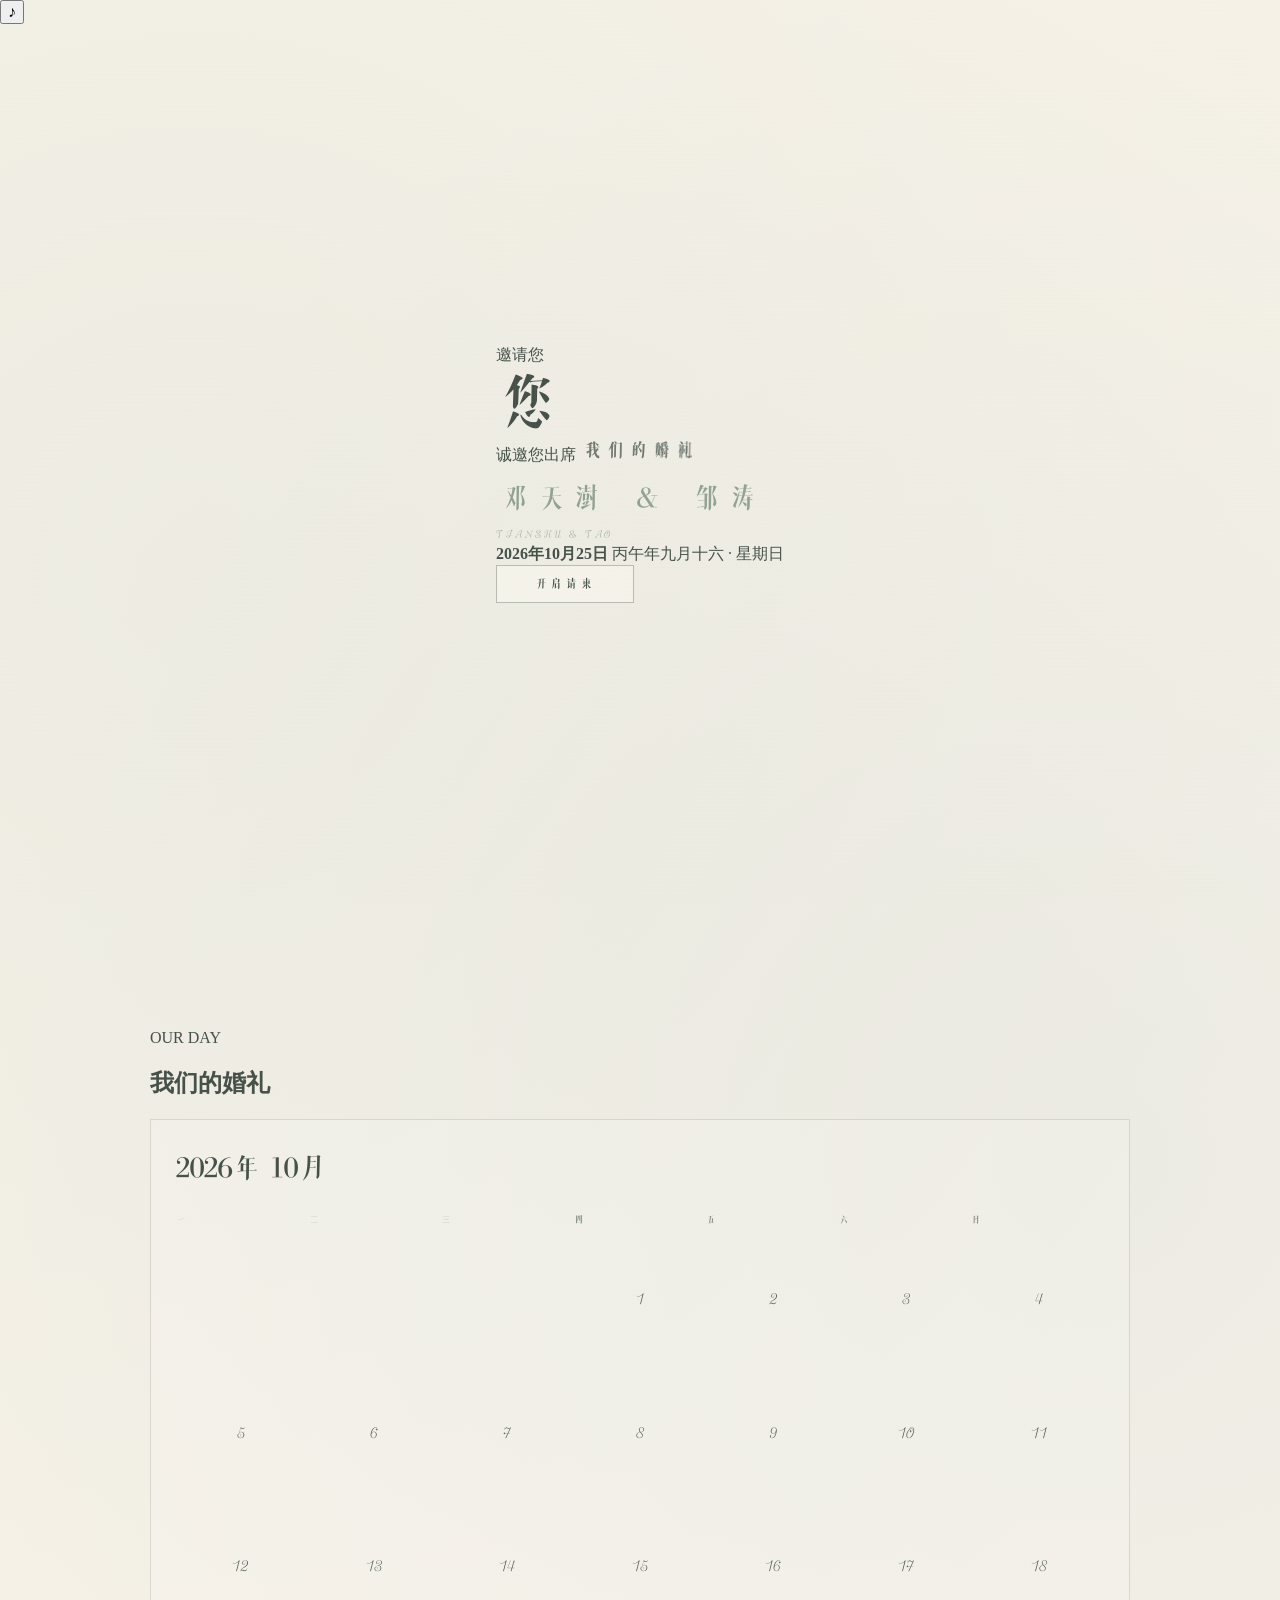
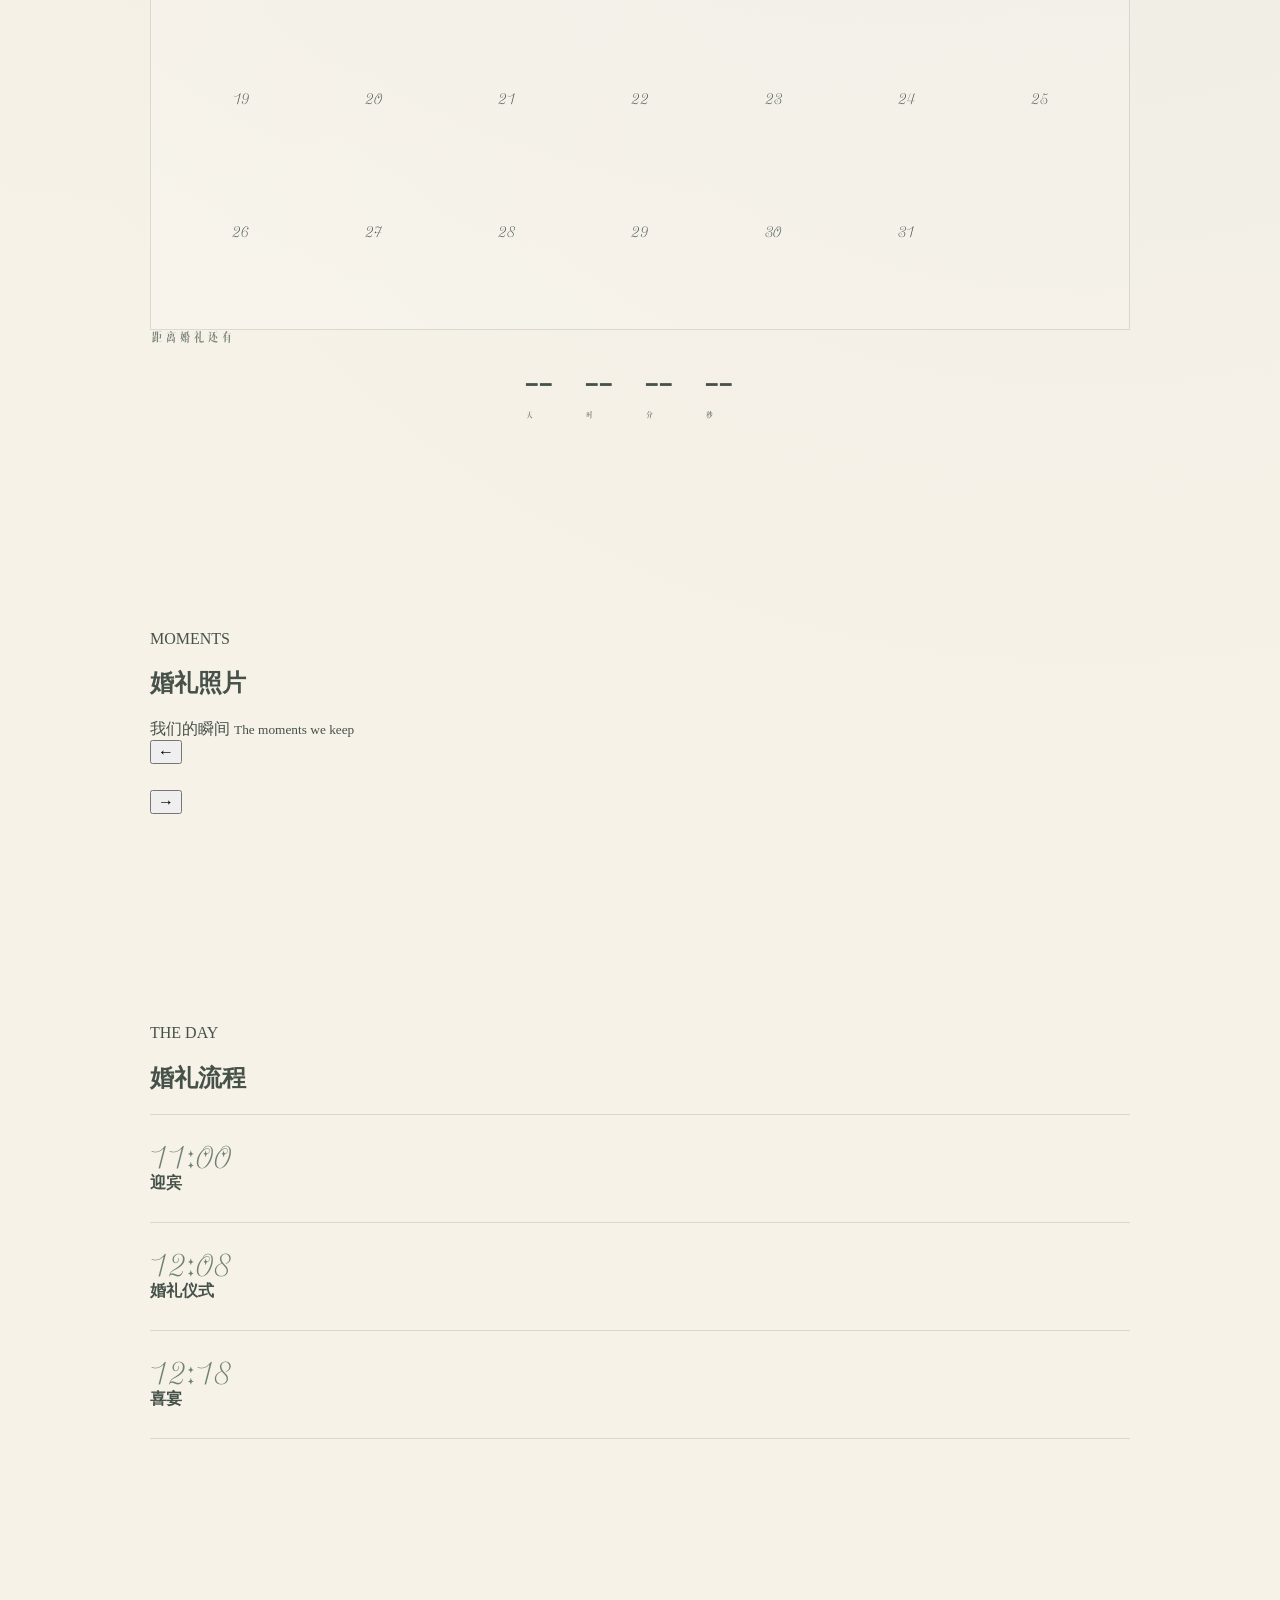
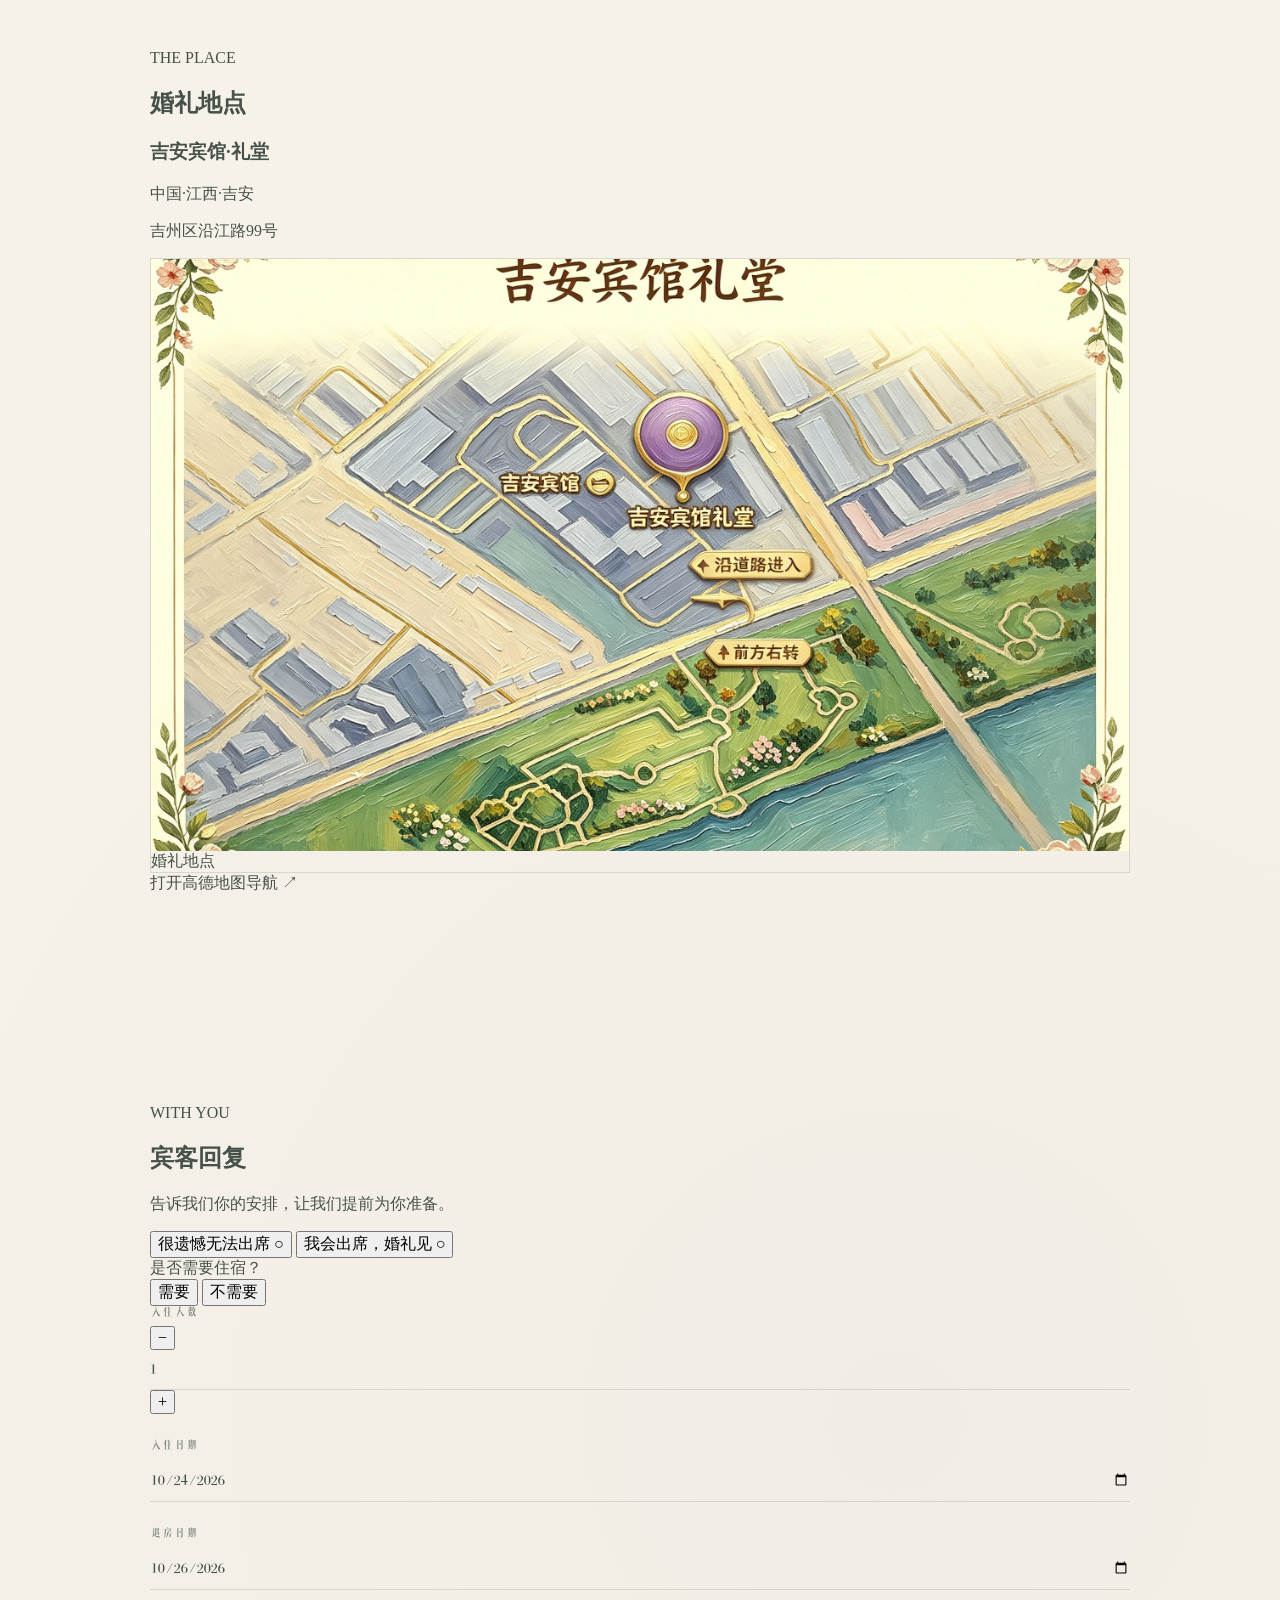
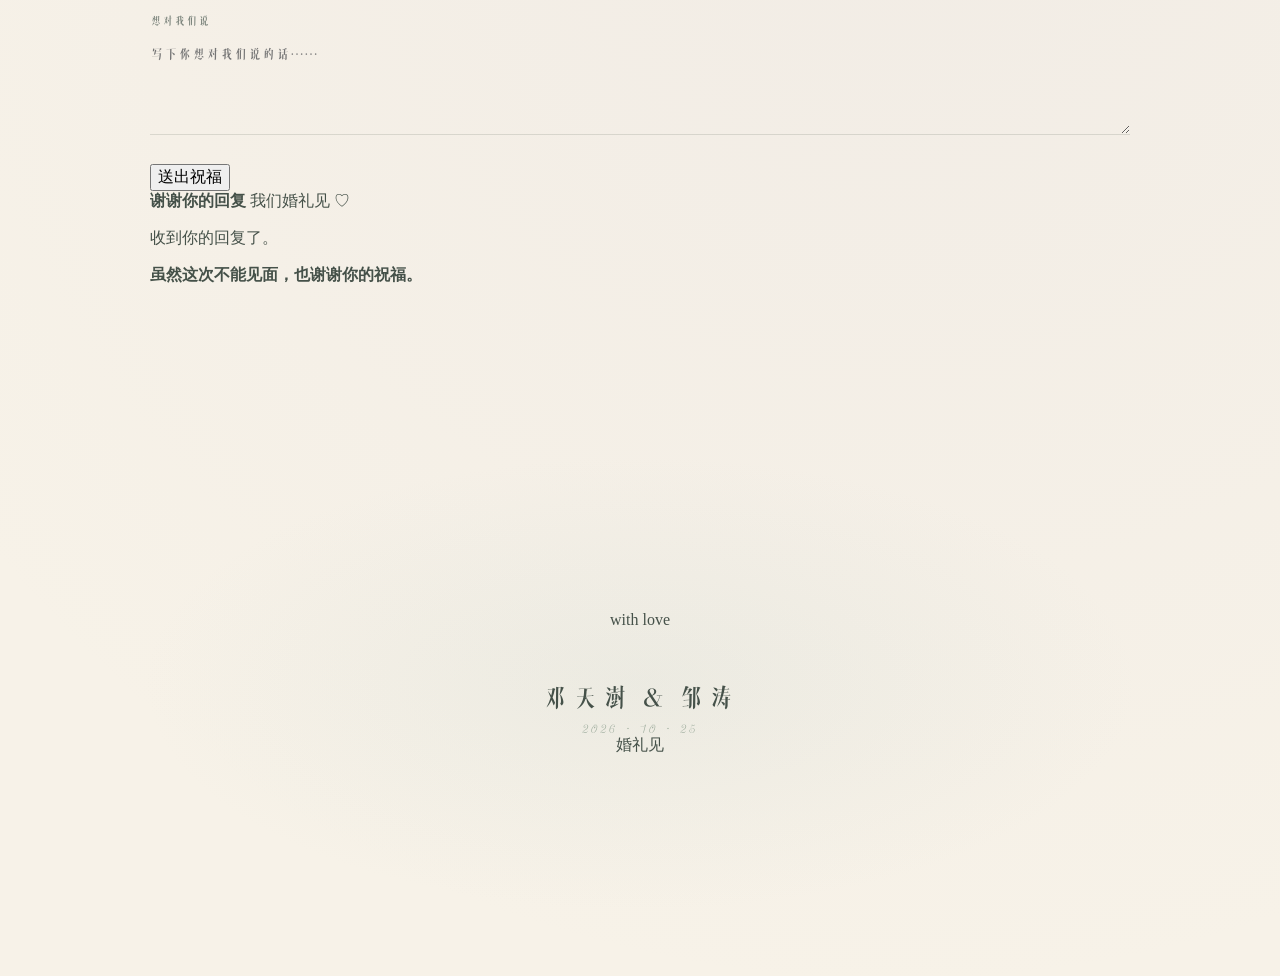
==== public/index.html @ ec78ba8d "Update index.html" ====
<!DOCTYPE html>
<html lang="zh-CN">
<head>
  <meta charset="UTF-8" />
  <meta
    name="viewport"
    content="width=device-width, initial-scale=1.0, viewport-fit=cover"
  />

  <title>邓天澍 & 邹涛 · 结婚典礼</title>

  <meta
    name="description"
    content="邓天澍 & 邹涛 · 2026年10月25日 · 吉安"
  />

  <meta name="theme-color" content="#eee9dc" />

  <link rel="stylesheet" href="./style.css" />
</head>

<body>

  <!-- 音乐 -->
  <audio id="bgMusic" loop preload="auto"></audio>

  <button
    class="music-control"
    id="musicControl"
    type="button"
    aria-label="音乐开关"
  >
    ♪
  </button>


  <!-- =========================
       首页
  ========================== -->
  <main>

    <section class="hero">

      <div class="hero-inner">

        <div class="hero-invite">
          邀请您
        </div>

        <div
          class="guest-name"
          id="guestName"
        >
          邹 小 明
        </div>

        <div class="hero-line"></div>

        <div class="hero-subtitle">
          诚邀您出席
        </div>

        <div class="couple-name">
          <span>邓天澍</span>
          <span class="couple-amp">&amp;</span>
          <span>邹涛</span>
        </div>

        <div class="couple-en">
          TIANSHU &amp; TAO
        </div>

        <div class="hero-date">
          <strong>2026年10月25日</strong>
          <span>丙午年九月十六 · 星期日</span>
        </div>


        <!--
          婚纱照位置
          以后把照片放进 public 后，
          app.js 里配置即可
        -->
        <div class="hero-photo-wrap">
          <div class="photo-placeholder" id="heroPhoto">
            <span>我们的婚礼</span>
          </div>
        </div>


        <button
          class="open-invitation"
          id="openInvitation"
          type="button"
        >
          开启请柬
        </button>

      </div>

    </section>


    <!-- =========================
         我们的婚礼
    ========================== -->
    <section class="section wedding-day" id="weddingDay">

      <div class="section-heading">
        <span class="section-eyebrow">OUR DAY</span>
        <h2>我们的婚礼</h2>
      </div>


      <div class="calendar-card">

        <div class="calendar-title">
          <span>2026年</span>
          <strong>10月</strong>
        </div>

        <div class="calendar-week">
          <span>一</span>
          <span>二</span>
          <span>三</span>
          <span>四</span>
          <span>五</span>
          <span>六</span>
          <span>日</span>
        </div>

        <div class="calendar-grid">

          <span class="empty"></span>
          <span class="empty"></span>
          <span class="empty"></span>

          <span>1</span>
          <span>2</span>
          <span>3</span>
          <span>4</span>

          <span>5</span>
          <span>6</span>
          <span>7</span>
          <span>8</span>
          <span>9</span>
          <span>10</span>
          <span>11</span>

          <span>12</span>
          <span>13</span>
          <span>14</span>
          <span>15</span>
          <span>16</span>
          <span>17</span>
          <span>18</span>

          <span>19</span>
          <span>20</span>
          <span>21</span>
          <span>22</span>
          <span>23</span>
          <span>24</span>

          <span class="wedding-day-number">25</span>

          <span>26</span>
          <span>27</span>
          <span>28</span>
          <span>29</span>
          <span>30</span>
          <span>31</span>

        </div>

      </div>


      <div class="countdown-area">

        <div class="countdown-title">
          距离婚礼还有
        </div>

        <div class="countdown" id="countdown">

          <div class="countdown-item">
            <strong id="days">--</strong>
            <span>天</span>
          </div>

          <div class="countdown-item">
            <strong id="hours">--</strong>
            <span>时</span>
          </div>

          <div class="countdown-item">
            <strong id="minutes">--</strong>
            <span>分</span>
          </div>

          <div class="countdown-item">
            <strong id="seconds">--</strong>
            <span>秒</span>
          </div>

        </div>

      </div>

    </section>


    <!-- =========================
         婚礼照片
    ========================== -->
    <section class="section photo-section" id="photos">

      <div class="section-heading">
        <span class="section-eyebrow">MOMENTS</span>
        <h2>婚礼照片</h2>
      </div>


      <!-- 主照片 -->
      <div class="main-photo-frame">

        <div
          class="main-gallery-image photo-placeholder"
          id="mainGalleryImage"
        >
          <span>我们的瞬间</span>
        </div>

      </div>


      <div class="photo-caption">

        <span>我们的瞬间</span>

        <small>
          The moments we keep
        </small>

      </div>


      <!-- 横向滚动照片 -->
      <div class="photo-scroll-wrap">

        <button
          class="photo-arrow photo-arrow-left"
          id="photoPrev"
          type="button"
          aria-label="上一张"
        >
          ←
        </button>

        <div
          class="photo-scroll"
          id="photoScroll"
        ></div>

        <button
          class="photo-arrow photo-arrow-right"
          id="photoNext"
          type="button"
          aria-label="下一张"
        >
          →
        </button>

      </div>

    </section>


    <!-- =========================
         婚礼流程
    ========================== -->
    <section class="section schedule-section" id="schedule">

      <div class="section-heading">
        <span class="section-eyebrow">THE DAY</span>
        <h2>婚礼流程</h2>
      </div>


      <div class="schedule-list">

        <div class="schedule-item">

          <div class="schedule-time">
            11:00
          </div>

          <div class="schedule-line"></div>

          <div class="schedule-content">
            <strong>迎宾</strong>
          </div>

        </div>


        <div class="schedule-item">

          <div class="schedule-time">
            12:08
          </div>

          <div class="schedule-line"></div>

          <div class="schedule-content">
            <strong>婚礼仪式</strong>
          </div>

        </div>


        <div class="schedule-item">

          <div class="schedule-time">
            12:18
          </div>

          <div class="schedule-line"></div>

          <div class="schedule-content">
            <strong>喜宴</strong>
          </div>

        </div>

      </div>

    </section>


    <!-- =========================
         婚礼地点
    ========================== -->
    <section class="section location-section" id="location">

      <div class="section-heading">
        <span class="section-eyebrow">THE PLACE</span>
        <h2>婚礼地点</h2>
      </div>


      <div class="location-info">

        <h3>
          吉安宾馆·礼堂
        </h3>

        <p>
          中国·江西·吉安
        </p>

        <p>
          吉州区沿江路99号
        </p>

      </div>


      <!--
        这里以后放你从高德地图截下来的真实地图
      -->
      <a
        id="mapImageLink"
        class="location-map-link"
        href="#"
        target="_blank"
        rel="noopener noreferrer"
      >

        <div class="location-map">

          <img
            id="locationMapImage"
            src="./location-map.jpg"
            alt="吉安宾馆·礼堂地图"
            onerror="this.style.display='none'; this.parentElement.classList.add('map-empty');"
          />

          <div class="map-empty-text">
            婚礼地点
          </div>

        </div>

      </a>


      <a
        class="map-button"
        id="mapButton"
        href="#"
        target="_blank"
        rel="noopener noreferrer"
      >
        打开高德地图导航
        <span>↗</span>
      </a>

    </section>


    <!-- =========================
         宾客回复
    ========================== -->
    <section class="section reply-section" id="reply">

      <div class="section-heading">

        <span class="section-eyebrow">
          WITH YOU
        </span>

        <h2>宾客回复</h2>

        <p class="section-description">
          告诉我们你的安排，让我们提前为你准备。
        </p>

      </div>


      <!-- 出席选择 -->
      <div class="attendance-choice">

        <button
          class="attendance-option"
          data-attendance="no"
          type="button"
        >
          <span class="option-title">
            很遗憾无法出席
          </span>

          <span class="option-mark">
            ○
          </span>
        </button>


        <button
          class="attendance-option"
          data-attendance="yes"
          type="button"
        >
          <span class="option-title">
            我会出席，婚礼见
          </span>

          <span class="option-mark">
            ○
          </span>
        </button>

      </div>


      <!-- 出席后填写 -->
      <div
        class="reply-details"
        id="replyDetails"
      >

        <div class="form-block">

          <label>
            是否需要住宿？
          </label>

          <div class="small-choice-group">

            <button
              type="button"
              class="small-choice"
              data-stay="yes"
            >
              需要
            </button>

            <button
              type="button"
              class="small-choice"
              data-stay="no"
            >
              不需要
            </button>

          </div>

        </div>


        <div
          class="stay-fields"
          id="stayFields"
        >

          <div class="form-field">

            <label for="stayPeople">
              入住人数
            </label>

            <div class="number-control">

              <button
                type="button"
                id="minusPeople"
              >
                −
              </button>

              <input
                id="stayPeople"
                type="number"
                min="1"
                max="10"
                value="1"
              />

              <button
                type="button"
                id="plusPeople"
              >
                +
              </button>

            </div>

          </div>


          <div class="form-field">

            <label for="stayDate">
              入住日期
            </label>

            <input
              id="stayDate"
              type="date"
              value="2026-10-24"
            />

          </div>


          <div class="form-field">

            <label for="leaveDate">
              退房日期
            </label>

            <input
              id="leaveDate"
              type="date"
              value="2026-10-26"
            />

          </div>

        </div>


        <div class="form-field message-field">

          <label for="message">
            想对我们说
          </label>

          <textarea
            id="message"
            rows="5"
            maxlength="300"
            placeholder="写下你想对我们说的话……"
          ></textarea>

        </div>


        <button
          class="submit-reply"
          id="submitReply"
          type="button"
        >
          送出祝福
        </button>


        <div
          class="reply-success"
          id="replySuccess"
        >

          <strong>
            谢谢你的回复
          </strong>

          <span>
            我们婚礼见 ♡
          </span>

        </div>

      </div>


      <!-- 无法出席后显示 -->
      <div
        class="absence-message"
        id="absenceMessage"
      >

        <p>
          收到你的回复了。
        </p>

        <strong>
          虽然这次不能见面，也谢谢你的祝福。
        </strong>

      </div>

    </section>


    <!-- =========================
         结尾
    ========================== -->
    <section class="final-section">

      <div class="final-inner">

        <div class="final-love">
          with love
        </div>

        <div class="final-couple">
          邓天澍 &amp; 邹涛
        </div>

        <div class="final-date">
          2026 · 10 · 25
        </div>

        <div class="final-goodbye">
          婚礼见
        </div>

      </div>

    </section>

  </main>


  <script src="./app.js"></script>

</body>
</html>
---- public/style.css ----
@font-face {
  font-family: "WeddingEnglish";
  src: url("./FZVDLGTMCJW-L.TTF") format("truetype");
  font-display: swap;
}

@font-face {
  font-family: "WeddingChinese";
  src: url("./FZZiLSJW-B.TTF") format("truetype");
  font-display: swap;
}


/* =========================================================
   基础
========================================================= */

:root {
  --paper: #f7f2e8;
  --paper-2: #fbf8f0;

  --ink: #455149;
  --ink-light: #7a837b;

  --sage: #91a292;
  --sage-dark: #6f8173;

  --blue: #b9c9c8;
  --blue-light: #dce6e1;

  --lavender: #cbc8d1;
  --rose: #d9c3c0;

  --line: rgba(69, 81, 73, 0.16);

  --chinese:
    "WeddingChinese",
    "Songti SC",
    "STSong",
    "SimSun",
    serif;

  --english:
    "WeddingEnglish",
    Georgia,
    "Times New Roman",
    serif;
}

* {
  box-sizing: border-box;
}

html {
  scroll-behavior: smooth;
}

body {
  margin: 0;

  background:
    radial-gradient(
      circle at 15% 10%,
      rgba(196, 211, 201, 0.18),
      transparent 25%
    ),
    radial-gradient(
      circle at 85% 20%,
      rgba(184, 202, 205, 0.16),
      transparent 25%
    ),
    radial-gradient(
      circle at 70% 80%,
      rgba(203, 195, 210, 0.13),
      transparent 25%
    ),
    var(--paper);

  color: var(--ink);

  overflow-x: hidden;
}


/* 纸张轻微纤维 */

body::before {
  content: "";

  position: fixed;
  inset: 0;

  z-index: 9999;

  pointer-events: none;

  opacity: 0.2;

  background-image:
    repeating-linear-gradient(
      0deg,
      rgba(80, 75, 65, 0.018) 0px,
      rgba(80, 75, 65, 0.018) 1px,
      transparent 1px,
      transparent 4px
    ),
    repeating-linear-gradient(
      90deg,
      rgba(255,255,255,0.14) 0px,
      rgba(255,255,255,0.14) 1px,
      transparent 1px,
      transparent 5px
    );
}


/* =========================================================
   通用
========================================================= */

button,
input,
textarea,
select {
  font: inherit;
}

a {
  color: inherit;
  text-decoration: none;
}

button {
  -webkit-tap-highlight-color: transparent;
}

.section {
  width: min(100% - 32px, 980px);

  margin: 0 auto;

  padding: 105px 0;
}

.section-title {
  text-align: center;

  margin-bottom: 55px;
}

.title-en {
  display: block;

  margin-bottom: 12px;

  font-family: var(--english);

  font-size: 10px;

  letter-spacing: 0.28em;

  color: var(--sage);
}

.section-title h2 {
  margin: 0;

  font-family: var(--chinese);

  font-size: clamp(34px, 7vw, 60px);

  font-weight: 400;

  letter-spacing: 0.1em;

  color: var(--ink);
}

.section-title p {
  margin: 17px 0 0;

  font-family: var(--chinese);

  font-size: 14px;

  color: var(--ink-light);
}


/* =========================================================
   音乐
========================================================= */

.music-button {
  position: fixed;

  top: 16px;
  right: 16px;

  z-index: 500;

  width: 38px;
  height: 38px;

  border: 1px solid rgba(69,81,73,0.2);

  border-radius: 50%;

  background: rgba(248,244,235,0.8);

  backdrop-filter: blur(8px);

  color: var(--ink);

  font-family: var(--english);

  font-size: 16px;

  cursor: pointer;
}

.music-button.playing {
  animation: musicRotate 3s linear infinite;
}

@keyframes musicRotate {
  from {
    transform: rotate(0);
  }

  to {
    transform: rotate(360deg);
  }
}


/* =========================================================
   首页
========================================================= */

.hero {
  min-height: 100svh;

  padding: 10px;

  display: flex;

  justify-content: center;
  align-items: center;
}

.hero-paper {
  position: relative;

  width: 100%;
  max-width: 620px;

  min-height: calc(100svh - 20px);

  padding: 28px 22px 35px;

  display: flex;

  flex-direction: column;

  align-items: center;

  justify-content: space-between;

  overflow: hidden;

  border: 1px solid rgba(69,81,73,0.15);

  background:
    radial-gradient(
      ellipse at 20% 15%,
      rgba(204,218,207,0.18),
      transparent 32%
    ),
    radial-gradient(
      ellipse at 90% 30%,
      rgba(190,207,211,0.17),
      transparent 30%
    ),
    rgba(251,248,240,0.5);
}


/* 顶部 */

.hero-top {
  width: 100%;

  display: flex;

  justify-content: space-between;

  align-items: center;

  font-family: var(--chinese);

  font-size: 11px;

  letter-spacing: 0.14em;

  color: var(--ink-light);
}

.hero-mini-en {
  font-family: var(--english);

  font-size: 8px;

  letter-spacing: 0.2em;
}


/* =========================================================
   宾客名字
========================================================= */

.guest-area {
  width: 100%;

  text-align: center;

  margin-top: 25px;
}

.guest-small {
  font-family: var(--chinese);

  font-size: 13px;

  letter-spacing: 0.15em;

  color: var(--ink-light);

  margin-bottom: 13px;
}

.guest-name {
  min-height: 1.2em;

  font-family: var(--chinese);

  font-size: clamp(42px, 12vw, 66px);

  font-weight: 400;

  line-height: 1.15;

  letter-spacing: 0.12em;

  color: var(--ink);
}

.guest-line {
  width: 35px;

  height: 1px;

  margin: 14px auto;

  background: var(--sage);
}

.guest-text {
  font-family: var(--chinese);

  font-size: 15px;

  letter-spacing: 0.22em;

  color: var(--ink-light);
}


/* =========================================================
   新郎新娘
========================================================= */

.couple {
  width: 100%;

  text-align: center;

  margin-top: 10px;
}

.couple-name {
  font-family: var(--chinese);

  font-size: clamp(30px, 8vw, 46px);

  line-height: 1.2;

  letter-spacing: 0.12em;

  color: var(--ink);
}

.couple-name span {
  margin: 0 5px;

  font-family: var(--serif);

  font-size: 0.65em;

  color: var(--sage);
}

.couple-en {
  margin-top: 8px;

  font-family: var(--english);

  font-size: 9px;

  letter-spacing: 0.28em;

  color: var(--sage);
}


/* =========================================================
   日期
========================================================= */

.hero-date {
  text-align: center;

  margin-top: 5px;
}

.hero-date-main {
  font-family: var(--chinese);

  font-size: 20px;

  letter-spacing: 0.13em;
}

.hero-date-sub {
  margin-top: 7px;

  font-family: var(--chinese);

  font-size: 11px;

  letter-spacing: 0.08em;

  color: var(--ink-light);
}


/* =========================================================
   首页婚纱照
========================================================= */

.hero-photo {
  position: relative;

  width: min(100%, 355px);

  aspect-ratio: 0.78 / 1;

  margin: 12px auto 12px;

  overflow: hidden;

  border: 1px solid rgba(69,81,73,0.18);

  background:
    linear-gradient(
      135deg,
      rgba(203,216,207,0.55),
      rgba(220,215,224,0.42)
    );

  box-shadow:
    0 15px 40px rgba(69,81,73,0.08);
}

.hero-photo img {
  width: 100%;
  height: 100%;

  display: none;

  object-fit: cover;
}

.hero-photo.has-image img {
  display: block;
}

.hero-photo.has-image .hero-photo-empty {
  display: none;
}

.hero-photo-empty {
  position: absolute;

  inset: 0;

  display: flex;

  flex-direction: column;

  justify-content: center;
  align-items: center;

  font-family: var(--chinese);

  font-size: 18px;

  letter-spacing: 0.15em;

  color: rgba(69,81,73,0.55);

  background:
    radial-gradient(
      circle at 30% 30%,
      rgba(255,255,255,0.45),
      transparent 30%
    );
}

.hero-photo-empty::after {
  content: "照片位置";

  margin-top: 9px;

  font-family: var(--english);

  font-size: 8px;

  letter-spacing: 0.2em;

  color: rgba(69,81,73,0.4);
}


/* =========================================================
   开启请柬
========================================================= */

.open-invitation {
  display: flex;

  align-items: center;
  justify-content: center;

  gap: 17px;

  min-width: 138px;

  padding: 11px 18px;

  border: 1px solid rgba(69,81,73,0.35);

  background:
    rgba(251,248,240,0.48);

  color: var(--ink);

  font-family: var(--chinese);

  font-size: 13px;

  letter-spacing: 0.14em;

  cursor: pointer;

  transition:
    background 0.25s ease,
    transform 0.25s ease;
}

.open-invitation:active {
  transform: scale(0.97);
}

.open-invitation:hover {
  background: rgba(255,255,255,0.55);
}

.open-arrow {
  font-family: var(--serif);

  font-size: 14px;
}

.hero-bottom {
  font-family: var(--english);

  font-size: 8px;

  letter-spacing: 0.3em;

  color: var(--ink-light);
}


/* =========================================================
   OUR DAY
========================================================= */

.day-layout {
  display: grid;

  grid-template-columns: 1fr 1fr;

  gap: 70px;

  align-items: center;
}


/* 日历 */

.calendar-card {
  padding: 32px 25px;

  border: 1px solid var(--line);

  background: rgba(255,255,255,0.13);
}

.calendar-title {
  font-family: var(--chinese);

  font-size: 30px;
}

.calendar-year {
  margin-top: 2px;

  font-family: var(--english);

  font-size: 11px;

  letter-spacing: 0.25em;

  color: var(--sage);
}

.calendar-week,
.calendar-grid {
  display: grid;

  grid-template-columns: repeat(7, 1fr);
}

.calendar-week {
  margin-top: 30px;
  margin-bottom: 10px;

  font-family: var(--chinese);

  font-size: 10px;

  color: var(--ink-light);
}

.calendar-grid {
  gap: 4px;
}

.calendar-grid span {
  aspect-ratio: 1;

  display: flex;

  align-items: center;
  justify-content: center;

  font-family: var(--english);

  font-size: 13px;
}

.calendar-grid .selected-day {
  position: relative;

  z-index: 1;

  color: #fff;
}

.calendar-grid .selected-day::before {
  content: "";

  position: absolute;

  width: 37px;
  height: 37px;

  z-index: -1;

  border-radius: 50%;

  background:
    radial-gradient(
      circle at 35% 30%,
      #c8d8ce,
      #91a595
    );
}


/* 文字 */

.day-copy {
  text-align: left;
}

.day-big {
  font-family: var(--chinese);

  font-size: 38px;

  letter-spacing: 0.1em;
}

.day-script {
  margin-top: 6px;

  font-family: var(--chinese);

  font-size: 49px;

  letter-spacing: 0.06em;

  color: var(--sage-dark);
}

.day-line {
  width: 45px;

  height: 1px;

  margin: 25px 0;

  background: var(--sage);
}

.day-copy p {
  margin: 0;

  font-family: var(--chinese);

  font-size: 14px;

  line-height: 2;

  color: var(--ink-light);
}


/* 倒计时 */

.countdown-wrap {
  margin-top: 80px;

  text-align: center;
}

.countdown-title {
  font-family: var(--chinese);

  font-size: 14px;

  color: var(--ink-light);
}

.countdown {
  display: flex;

  justify-content: center;
  align-items: center;

  gap: 10px;

  margin-top: 20px;
}

.countdown div {
  min-width: 50px;
}

.countdown strong {
  display: block;

  font-family: var(--english);

  font-size: 37px;

  font-weight: 400;
}

.countdown span {
  display: block;

  margin-top: 3px;

  font-family: var(--chinese);

  font-size: 9px;

  color: var(--ink-light);
}

.countdown i {
  font-family: var(--english);

  font-style: normal;

  color: var(--sage);
}


/* =========================================================
   婚礼照片
========================================================= */

.photos-section {
  padding-top: 80px;
}


/* 大图 */

.main-photo {
  position: relative;

  width: 100%;

  max-width: 760px;

  margin: 0 auto;

  aspect-ratio: 1 / 1.12;

  overflow: hidden;

  border: 1px solid rgba(69,81,73,0.16);

  background:
    linear-gradient(
      145deg,
      rgba(203,216,207,0.5),
      rgba(216,209,219,0.45)
    );
}

.main-photo img {
  display: none;

  width: 100%;
  height: 100%;

  object-fit: cover;
}

.main-photo.has-image img {
  display: block;
}

.main-photo.has-image .photo-placeholder {
  display: none;
}

.photo-placeholder {
  position: absolute;

  inset: 0;

  display: flex;

  align-items: center;
  justify-content: center;

  flex-direction: column;

  font-family: var(--chinese);

  font-size: 20px;

  letter-spacing: 0.15em;

  color: rgba(69,81,73,0.5);
}

.photo-placeholder small {
  margin-top: 8px;

  font-family: var(--english);

  font-size: 8px;

  letter-spacing: 0.25em;
}


/* 横向照片 */

.photo-scroll {
  display: flex;

  gap: 12px;

  overflow-x: auto;

  margin-top: 14px;

  padding: 2px 0 10px;

  scroll-snap-type: x mandatory;

  -webkit-overflow-scrolling: touch;

  scrollbar-width: none;
}

.photo-scroll::-webkit-scrollbar {
  display: none;
}

.photo-thumb {
  flex: 0 0 125px;

  height: 155px;

  overflow: hidden;

  scroll-snap-align: start;

  border: 1px solid rgba(69,81,73,0.13);

  background:
    linear-gradient(
      145deg,
      rgba(203,216,207,0.5),
      rgba(216,209,219,0.45)
    );
}

.photo-thumb img {
  width: 100%;
  height: 100%;

  display: block;

  object-fit: cover;
}

.photo-thumb-placeholder {
  width: 100%;
  height: 100%;

  display: flex;

  align-items: center;
  justify-content: center;

  font-family: var(--chinese);

  font-size: 12px;

  color: rgba(69,81,73,0.4);
}

.photo-hint {
  margin-top: 12px;

  text-align: center;

  font-family: var(--chinese);

  font-size: 10px;

  color: var(--ink-light);
}


/* =========================================================
   故事
========================================================= */

.story {
  position: relative;

  overflow: hidden;
}

.story::before {
  content: "T & T";

  position: absolute;

  top: 30px;
  right: -30px;

  font-family: var(--english);

  font-size: 150px;

  color: rgba(145,162,146,0.07);
}

.story-content {
  width: min(100%, 650px);

  margin: 0 auto;

  text-align: center;
}

.story-content p {
  margin: 0 0 27px;

  font-family: var(--chinese);

  font-size: 16px;

  line-height: 2.2;

  color: var(--ink-light);
}

.story-content .story-last {
  margin-top: 45px;

  font-size: 21px;

  color: var(--ink);
}

.story-decor {
  margin-bottom: 30px;

  font-family: var(--english);

  font-size: 34px;

  color: var(--sage);
}


/* =========================================================
   婚礼流程
========================================================= */

.schedule {
  width: min(100%, 680px);

  margin: 0 auto;
}

.schedule-item {
  display: grid;

  grid-template-columns: 90px 1fr;

  padding: 28px 0;

  border-top: 1px solid var(--line);
}

.schedule-item:last-child {
  border-bottom: 1px solid var(--line);
}

.schedule-time {
  font-family: var(--english);

  font-size: 27px;

  color: var(--sage-dark);
}

.schedule-title {
  font-family: var(--chinese);

  font-size: 19px;

  letter-spacing: 0.12em;
}

.schedule-english {
  margin-top: 6px;

  font-family: var(--english);

  font-size: 8px;

  letter-spacing: 0.22em;

  color: var(--ink-light);
}


/* =========================================================
   地点
========================================================= */

.venue {
  text-align: center;

  margin-bottom: 35px;
}

.venue-name {
  font-family: var(--chinese);

  font-size: 25px;

  letter-spacing: 0.1em;
}

.venue-address {
  margin-top: 12px;

  font-family: var(--chinese);

  font-size: 13px;

  line-height: 1.9;

  color: var(--ink-light);
}

.location-map {
  position: relative;

  display: block;

  width: 100%;

  overflow: hidden;

  border: 1px solid var(--line);
}

.location-map img {
  width: 100%;

  display: block;

  aspect-ratio: 1.65 / 1;

  object-fit: cover;
}

.location-map span {
  position: absolute;

  right: 12px;
  bottom: 12px;

  padding: 7px 10px;

  background: rgba(251,248,240,0.88);

  font-family: var(--chinese);

  font-size: 10px;
}

.navigation-button {
  width: 100%;

  margin-top: 13px;

  padding: 15px 17px;

  display: flex;

  justify-content: space-between;

  align-items: center;

  border: 1px solid rgba(69,81,73,0.25);

  font-family: var(--chinese);

  font-size: 13px;

  letter-spacing: 0.08em;
}


/* =========================================================
   RSVP
========================================================= */

.rsvp-form {
  width: min(100%, 620px);

  margin: 0 auto;
}

.form-field {
  margin-bottom: 25px;
}

.form-field > label {
  display: block;

  margin-bottom: 8px;

  font-family: var(--chinese);

  font-size: 12px;

  color: var(--ink-light);
}

.form-field input,
.form-field textarea,
.form-field select {
  width: 100%;

  padding: 12px 0;

  border: 0;

  border-bottom: 1px solid var(--line);

  outline: none;

  background: transparent;

  color: var(--ink);

  font-family: var(--chinese);

  font-size: 14px;
}

.choice-group {
  display: flex;

  gap: 20px;

  flex-wrap: wrap;
}

.choice {
  display: flex;

  align-items: center;

  gap: 7px;

  font-family: var(--chinese);

  font-size: 13px;
}

.choice input {
  accent-color: var(--sage);
}

.submit-button {
  width: 100%;

  padding: 15px;

  border: 1px solid rgba(69,81,73,0.3);

  background: transparent;

  display: flex;

  justify-content: space-between;

  color: var(--ink);

  font-family: var(--chinese);

  font-size: 14px;

  cursor: pointer;
}

.form-result {
  min-height: 25px;

  margin-top: 15px;

  text-align: center;

  font-family: var(--chinese);

  font-size: 13px;

  color: var(--sage-dark);
}


/* =========================================================
   最后
========================================================= */

.final-section {
  min-height: 65vh;

  padding: 110px 25px;

  display: flex;

  flex-direction: column;

  justify-content: center;
  align-items: center;

  text-align: center;

  background:
    radial-gradient(
      ellipse at center,
      rgba(191,207,200,0.18),
      transparent 55%
    );
}

.final-flower {
  font-size: 35px;

  color: var(--sage);

  margin-bottom: 20px;
}

.final-title {
  font-family: var(--chinese);

  font-size: 40px;

  letter-spacing: 0.2em;
}

.final-section p {
  margin-top: 17px;

  font-family: var(--chinese);

  font-size: 13px;

  color: var(--ink-light);
}

.final-couple {
  margin-top: 55px;

  font-family: var(--chinese);

  font-size: 27px;

  letter-spacing: 0.12em;
}

.final-date {
  margin-top: 10px;

  font-family: var(--english);

  font-size: 10px;

  letter-spacing: 0.2em;

  color: var(--sage);
}


/* =========================================================
   隐藏管理入口
========================================================= */

.admin-hidden-link {
  position: fixed;

  left: -9999px;
  top: -9999px;

  opacity: 0;
}


/* =========================================================
   手机端：重点
========================================================= */

@media (max-width: 700px) {

  .section {
    width: calc(100% - 30px);

    padding: 85px 0;
  }


  /* 首页 */

  .hero {
    padding: 8px;
  }

  .hero-paper {
    min-height: calc(100svh - 16px);

    padding:
      25px
      18px
      30px;
  }

  .hero-top {
    font-size: 10px;
  }

  .hero-mini-en {
    font-size: 7px;
  }

  .guest-area {
    margin-top: 20px;
  }

  .guest-name {
    font-size: clamp(43px, 13vw, 62px);

    letter-spacing: 0.1em;
  }

  .couple-name {
    font-size: clamp(28px, 8vw, 38px);
  }

  .hero-date-main {
    font-size: 18px;
  }

  .hero-photo {
    width: min(82vw, 340px);

    aspect-ratio: 0.78 / 1;

    margin-top: 8px;
    margin-bottom: 10px;
  }

  .open-invitation {
    min-width: 132px;

    padding: 10px 15px;

    font-size: 12px;
  }


  /* 日期 */

  .day-layout {
    grid-template-columns: 1fr;

    gap: 45px;
  }

  .day-copy {
    text-align: center;
  }

  .day-line {
    margin: 22px auto;
  }

  .day-big {
    font-size: 32px;
  }

  .day-script {
    font-size: 43px;
  }


  /* 倒计时 */

  .countdown {
    gap: 5px;
  }

  .countdown div {
    min-width: 45px;
  }

  .countdown strong {
    font-size: 29px;
  }


  /* 照片 */

  .photos-section {
    width: 100%;

    padding-left: 15px;
    padding-right: 15px;
  }

  .photos-section .section-title {
    padding: 0 7px;
  }

  .main-photo {
    width: 100%;

    aspect-ratio: 0.82 / 1;
  }

  .photo-scroll {
    margin-left: 0;
    margin-right: -15px;

    padding-right: 15px;
  }

  .photo-thumb {
    flex-basis: 115px;

    height: 145px;
  }


  /* 故事 */

  .story-content p {
    font-size: 15px;

    line-height: 2.1;
  }


  /* 流程 */

  .schedule-item {
    grid-template-columns: 78px 1fr;

    padding: 25px 0;
  }

  .schedule-time {
    font-size: 23px;
  }

  .schedule-title {
    font-size: 17px;
  }


  /* 地图 */

  .location-map img {
    aspect-ratio: 1.2 / 1;
  }


  /* 最后 */

  .final-title {
    font-size: 36px;
  }

  .final-couple {
    font-size: 23px;
  }

}
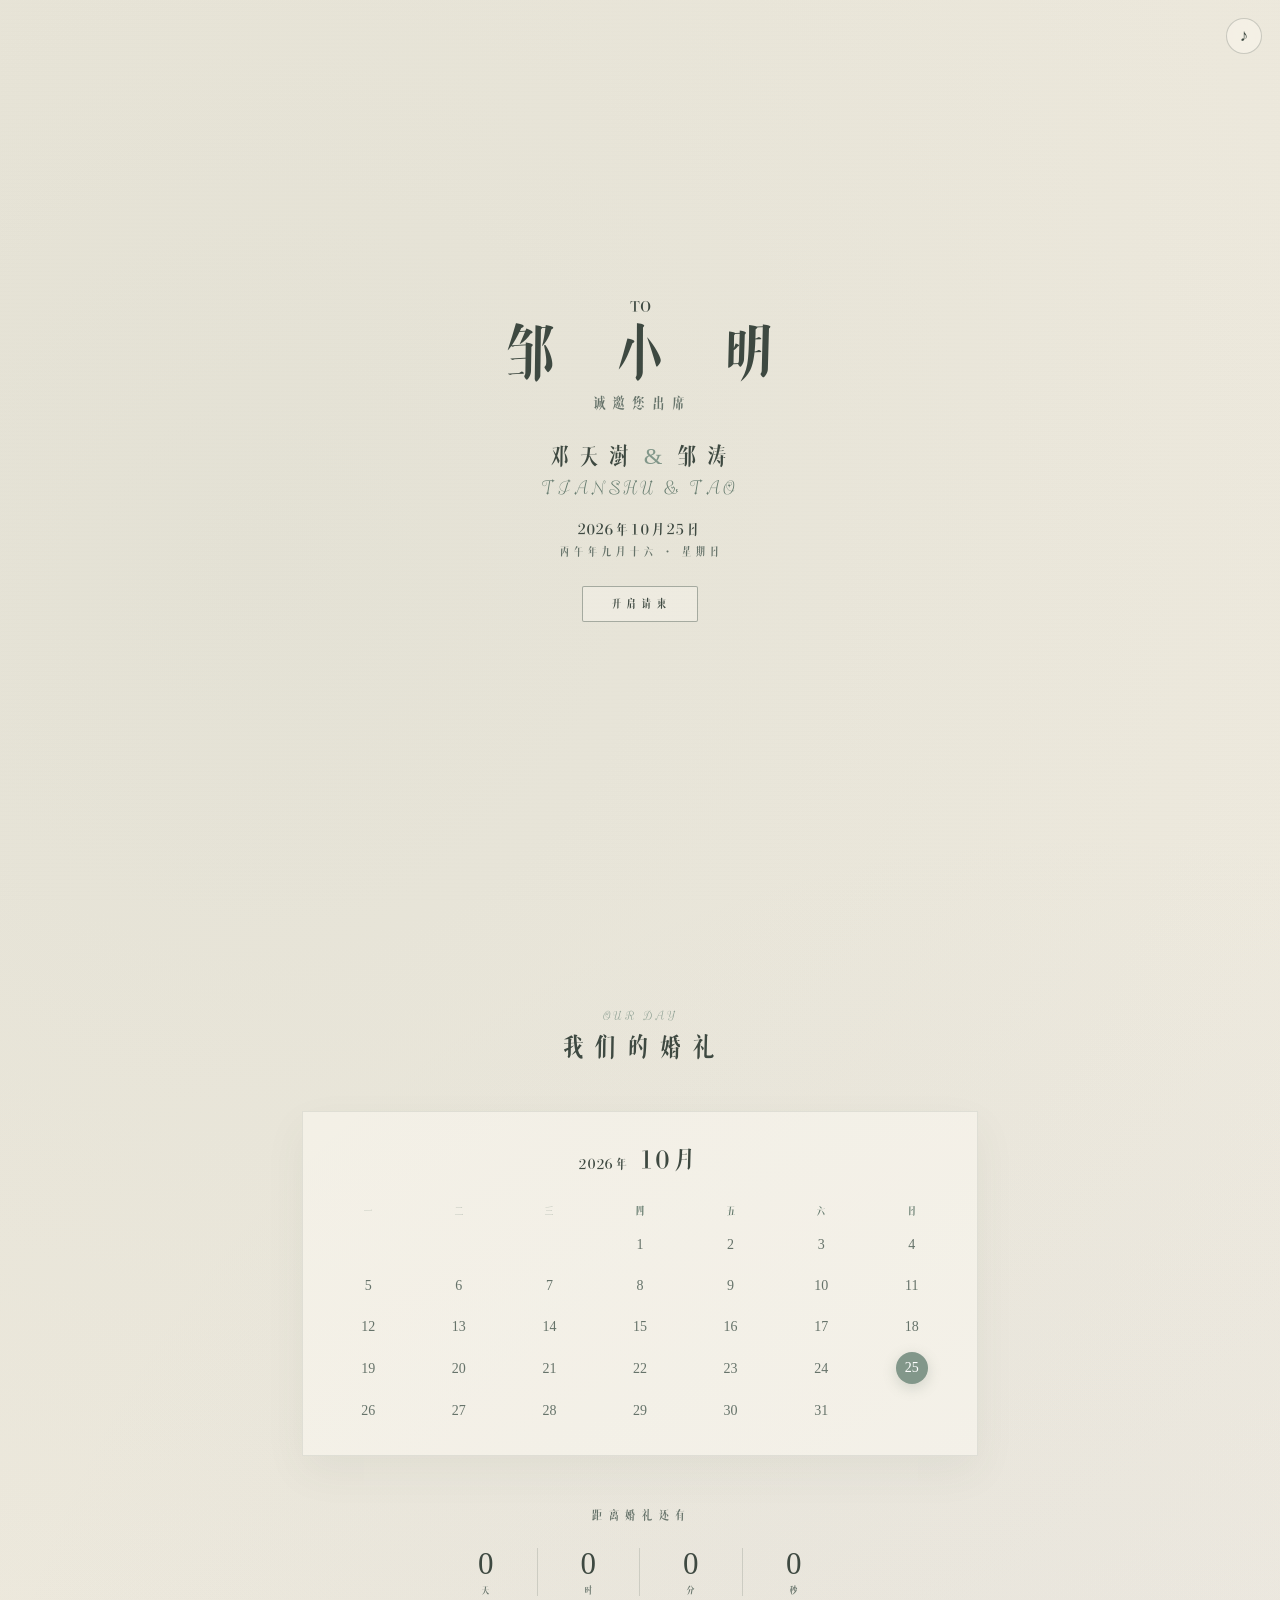
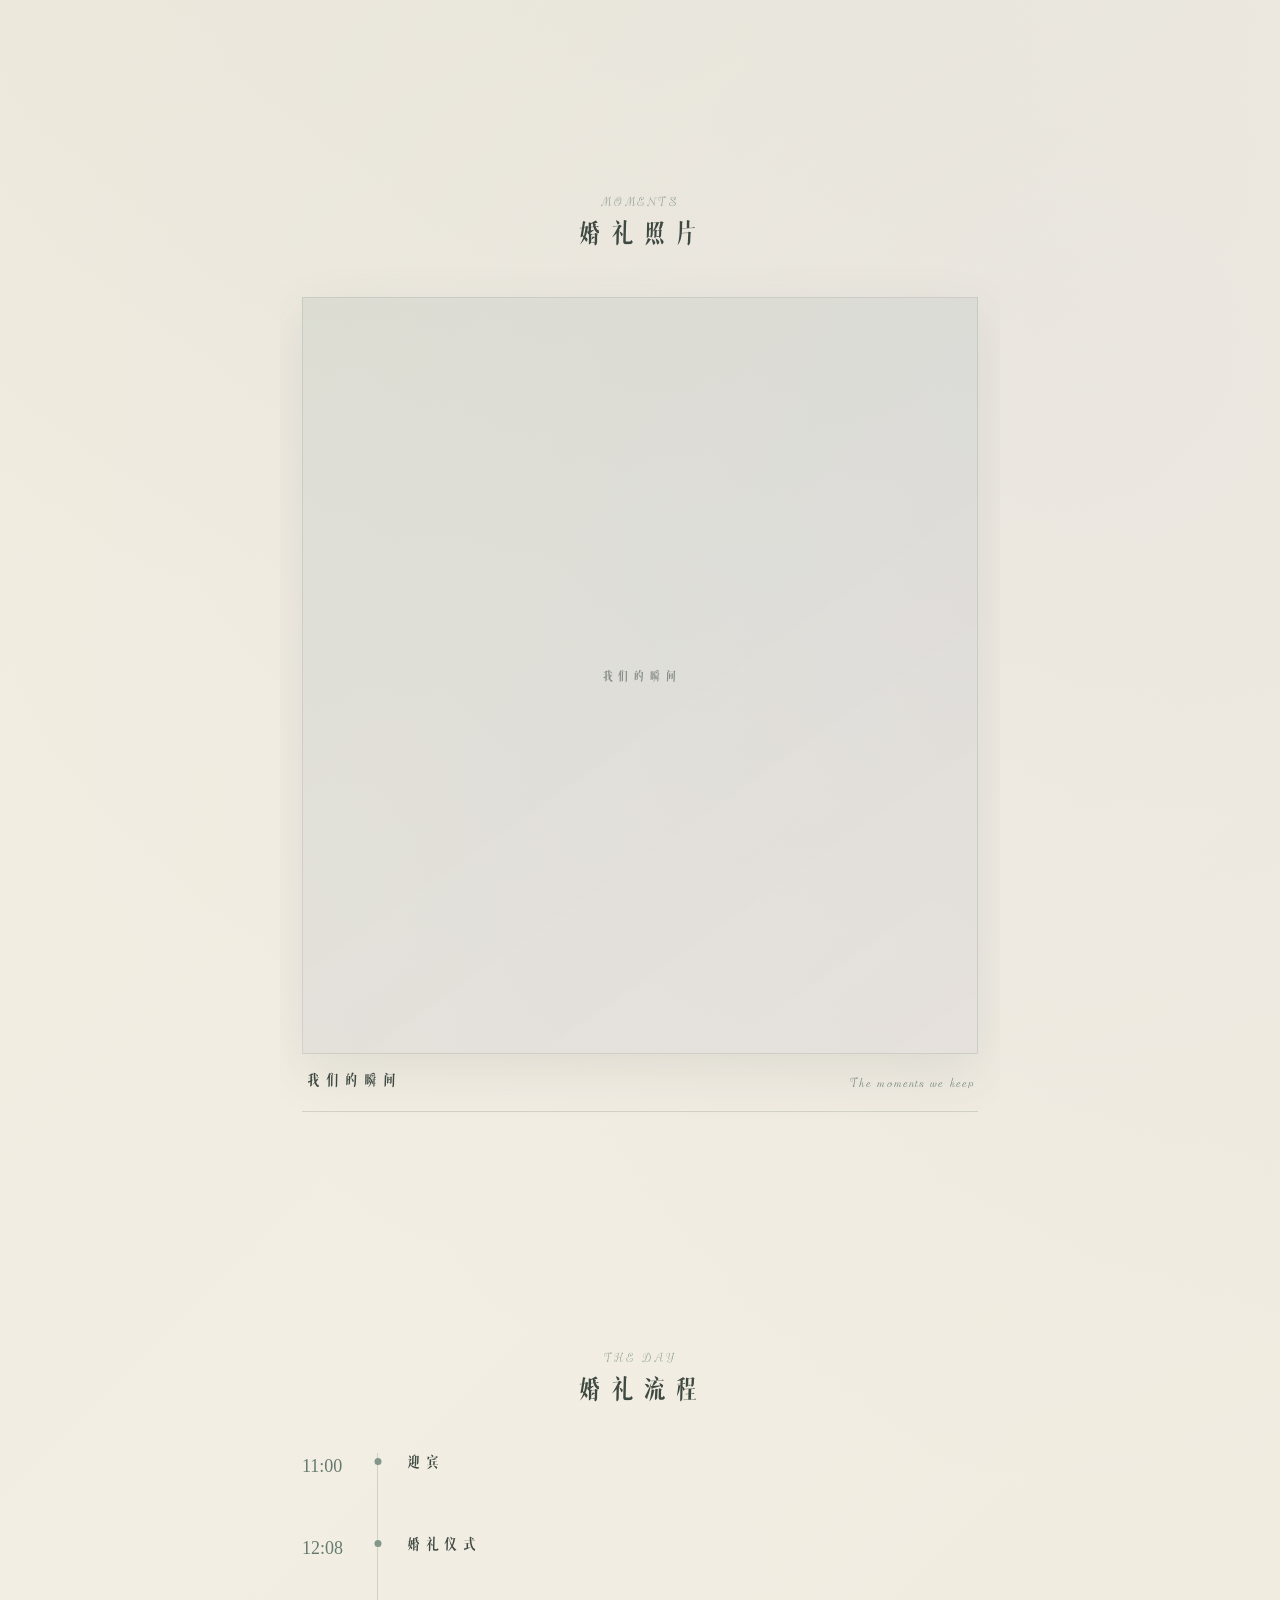
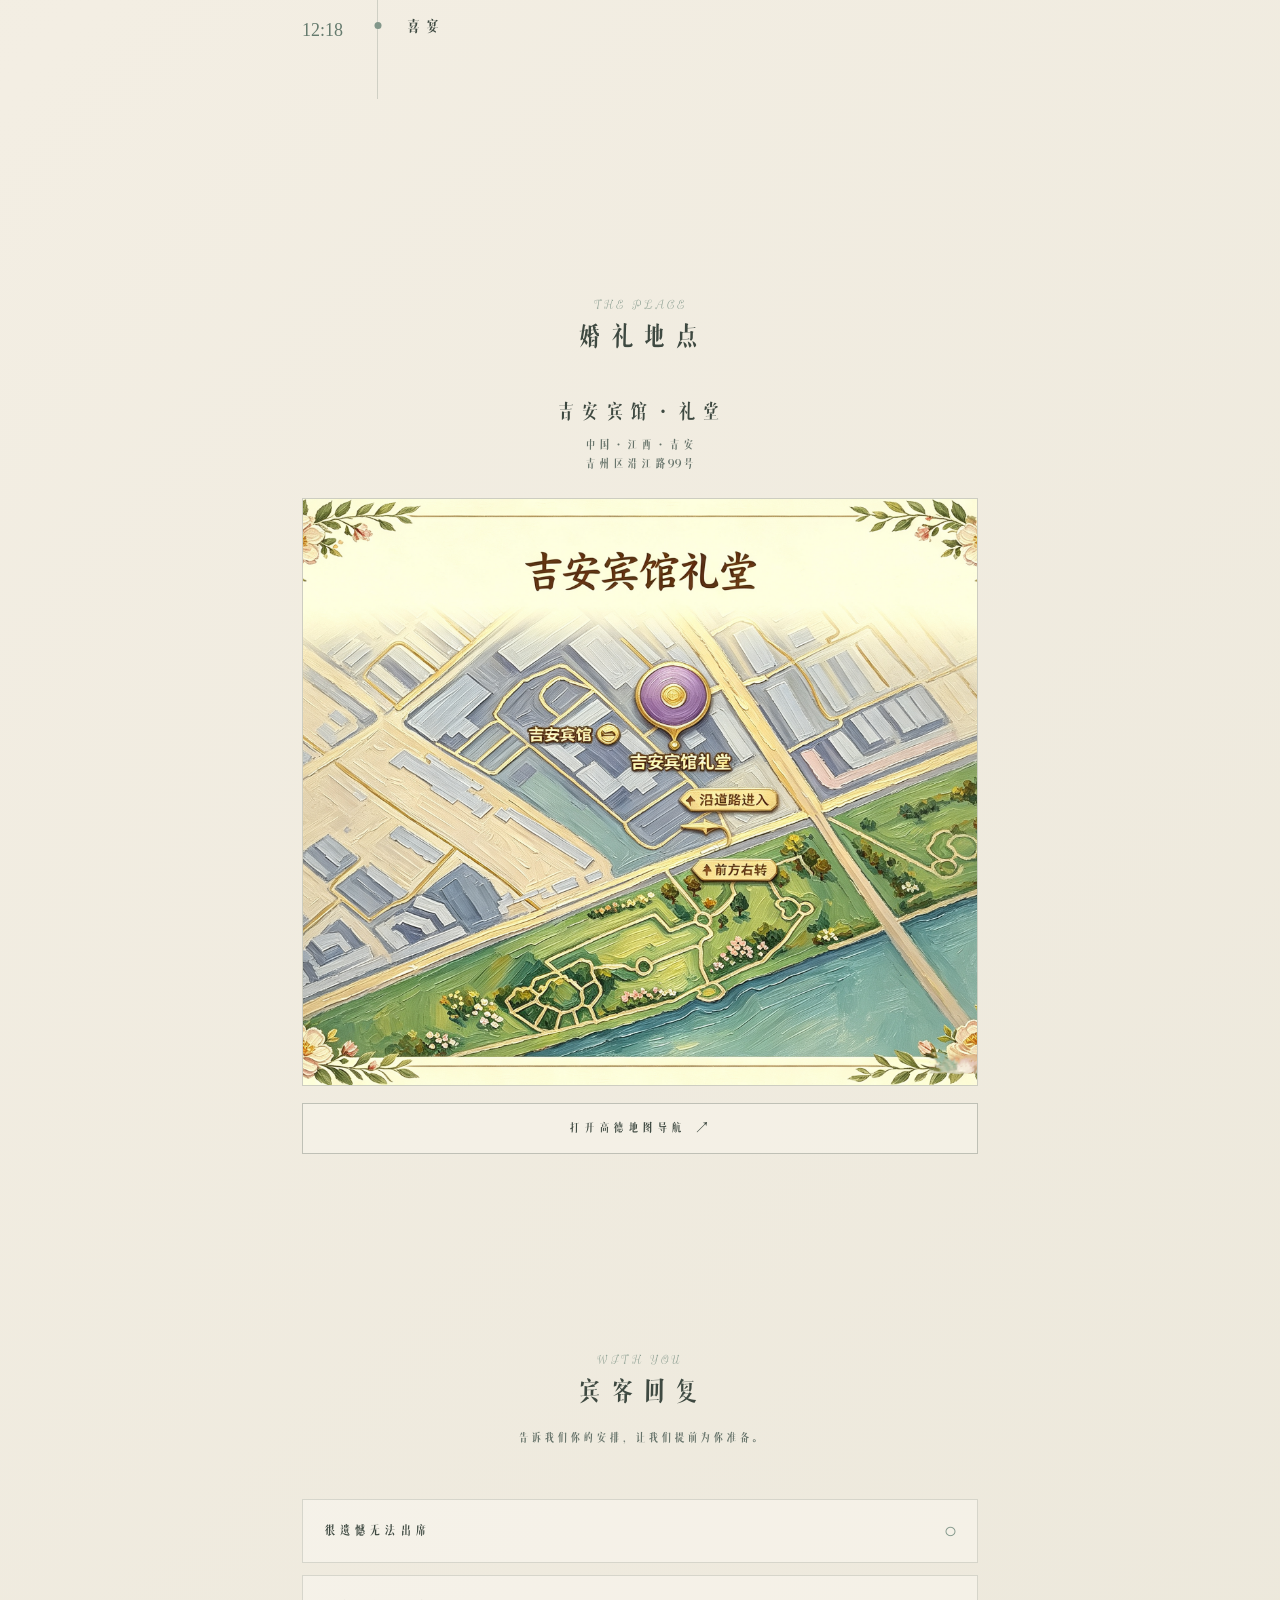
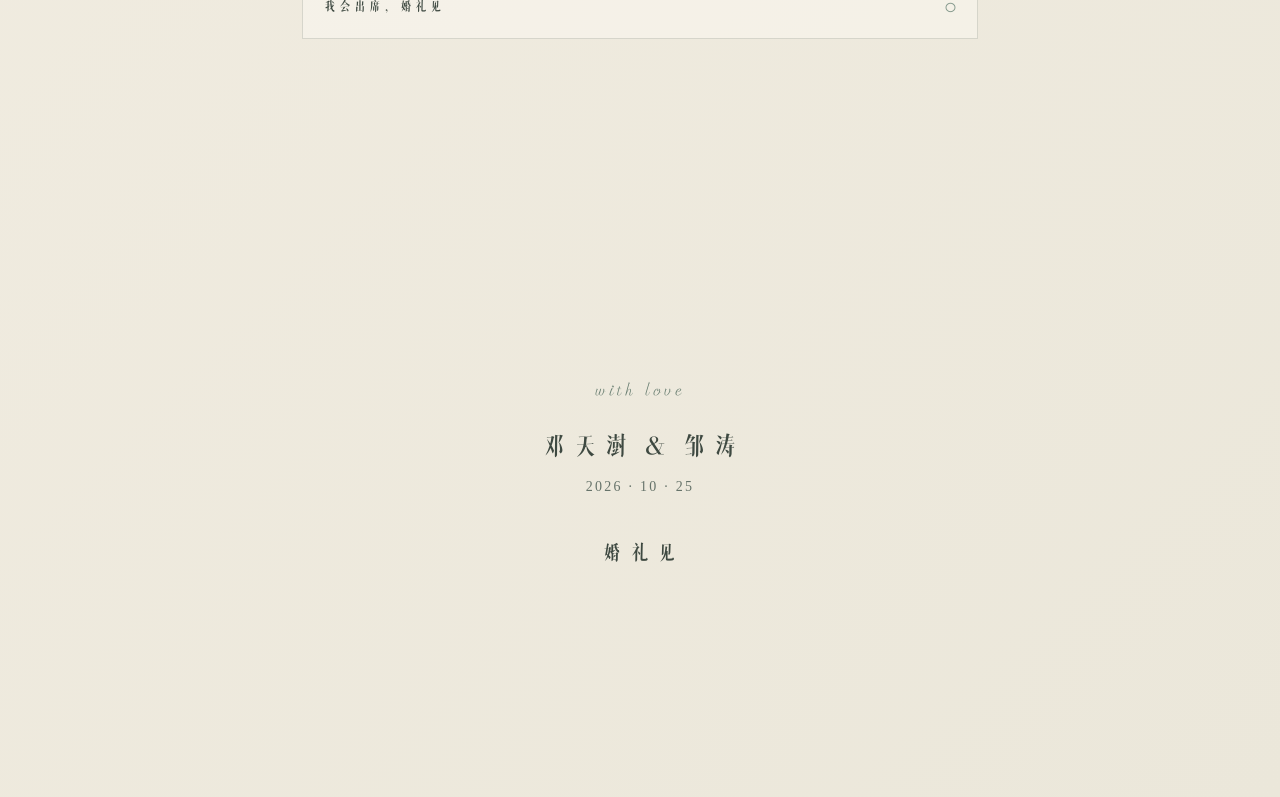
==== commit 43588307: "Update index.html" ====
--- a/public/index.html
+++ b/public/index.html
@@ -2,6 +2,7 @@
 <html lang="zh-CN">
 <head>
   <meta charset="UTF-8" />
+
   <meta
     name="viewport"
     content="width=device-width, initial-scale=1.0, viewport-fit=cover"
@@ -34,60 +35,73 @@
   </button>
 
 
-  <!-- =========================
-       首页
-  ========================== -->
   <main>
 
+    <!-- =====================================================
+         首页
+    ====================================================== -->
+
     <section class="hero">
 
       <div class="hero-inner">
 
-        <div class="hero-invite">
-          邀请您
-        </div>
-
-        <div
-          class="guest-name"
-          id="guestName"
-        >
-          邹 小 明
-        </div>
-
-        <div class="hero-line"></div>
-
+        <!-- 宾客姓名 -->
+        <div class="guest-name-wrap">
+
+          <div class="guest-name-label">
+            TO
+          </div>
+
+          <div
+            class="guest-name"
+            id="guestName"
+          >
+            邹 小 明
+          </div>
+
+        </div>
+
+
+        <!-- 邀请语 -->
         <div class="hero-subtitle">
           诚邀您出席
         </div>
 
+
+        <!-- 新人 -->
         <div class="couple-name">
+
           <span>邓天澍</span>
-          <span class="couple-amp">&amp;</span>
+
+          <span class="couple-amp">
+            &amp;
+          </span>
+
           <span>邹涛</span>
-        </div>
+
+        </div>
+
 
         <div class="couple-en">
           TIANSHU &amp; TAO
         </div>
 
+
+        <!-- 日期 -->
         <div class="hero-date">
-          <strong>2026年10月25日</strong>
-          <span>丙午年九月十六 · 星期日</span>
-        </div>
-
-
-        <!--
-          婚纱照位置
-          以后把照片放进 public 后，
-          app.js 里配置即可
-        -->
-        <div class="hero-photo-wrap">
-          <div class="photo-placeholder" id="heroPhoto">
-            <span>我们的婚礼</span>
-          </div>
-        </div>
-
-
+
+          <strong>
+            2026年10月25日
+          </strong>
+
+          <span>
+            丙午年九月十六 · 星期日
+          </span>
+
+        </div>
+
+
+        <!-- 开启 -->
         <button
           class="open-invitation"
           id="openInvitation"
@@ -101,25 +115,45 @@
     </section>
 
 
-    <!-- =========================
+    <!-- =====================================================
          我们的婚礼
-    ========================== -->
-    <section class="section wedding-day" id="weddingDay">
+    ====================================================== -->
+
+    <section
+      class="section wedding-day"
+      id="weddingDay"
+    >
 
       <div class="section-heading">
-        <span class="section-eyebrow">OUR DAY</span>
-        <h2>我们的婚礼</h2>
+
+        <span class="section-eyebrow">
+          OUR DAY
+        </span>
+
+        <h2>
+          我们的婚礼
+        </h2>
+
       </div>
 
 
       <div class="calendar-card">
 
         <div class="calendar-title">
-          <span>2026年</span>
-          <strong>10月</strong>
-        </div>
+
+          <span>
+            2026年
+          </span>
+
+          <strong>
+            10月
+          </strong>
+
+        </div>
+
 
         <div class="calendar-week">
+
           <span>一</span>
           <span>二</span>
           <span>三</span>
@@ -127,7 +161,9 @@
           <span>五</span>
           <span>六</span>
           <span>日</span>
-        </div>
+
+        </div>
+
 
         <div class="calendar-grid">
 
@@ -163,7 +199,9 @@
           <span>23</span>
           <span>24</span>
 
-          <span class="wedding-day-number">25</span>
+          <span class="wedding-day-number">
+            25
+          </span>
 
           <span>26</span>
           <span>27</span>
@@ -183,26 +221,61 @@
           距离婚礼还有
         </div>
 
-        <div class="countdown" id="countdown">
+
+        <div
+          class="countdown"
+          id="countdown"
+        >
 
           <div class="countdown-item">
-            <strong id="days">--</strong>
-            <span>天</span>
-          </div>
+
+            <strong id="days">
+              --
+            </strong>
+
+            <span>
+              天
+            </span>
+
+          </div>
+
 
           <div class="countdown-item">
-            <strong id="hours">--</strong>
-            <span>时</span>
-          </div>
+
+            <strong id="hours">
+              --
+            </strong>
+
+            <span>
+              时
+            </span>
+
+          </div>
+
 
           <div class="countdown-item">
-            <strong id="minutes">--</strong>
-            <span>分</span>
-          </div>
+
+            <strong id="minutes">
+              --
+            </strong>
+
+            <span>
+              分
+            </span>
+
+          </div>
+
 
           <div class="countdown-item">
-            <strong id="seconds">--</strong>
-            <span>秒</span>
+
+            <strong id="seconds">
+              --
+            </strong>
+
+            <span>
+              秒
+            </span>
+
           </div>
 
         </div>
@@ -212,25 +285,41 @@
     </section>
 
 
-    <!-- =========================
+    <!-- =====================================================
          婚礼照片
-    ========================== -->
-    <section class="section photo-section" id="photos">
+    ====================================================== -->
+
+    <section
+      class="section photo-section"
+      id="photos"
+    >
 
       <div class="section-heading">
-        <span class="section-eyebrow">MOMENTS</span>
-        <h2>婚礼照片</h2>
-      </div>
-
-
-      <!-- 主照片 -->
+
+        <span class="section-eyebrow">
+          MOMENTS
+        </span>
+
+        <h2>
+          婚礼照片
+        </h2>
+
+      </div>
+
+
+      <!-- 主婚纱照 -->
+
       <div class="main-photo-frame">
 
         <div
           class="main-gallery-image photo-placeholder"
           id="mainGalleryImage"
         >
-          <span>我们的瞬间</span>
+
+          <span>
+            我们的瞬间
+          </span>
+
         </div>
 
       </div>
@@ -238,7 +327,9 @@
 
       <div class="photo-caption">
 
-        <span>我们的瞬间</span>
+        <span>
+          我们的瞬间
+        </span>
 
         <small>
           The moments we keep
@@ -247,7 +338,8 @@
       </div>
 
 
-      <!-- 横向滚动照片 -->
+      <!-- 横向滚动缩略图 -->
+
       <div class="photo-scroll-wrap">
 
         <button
@@ -259,10 +351,12 @@
           ←
         </button>
 
+
         <div
           class="photo-scroll"
           id="photoScroll"
         ></div>
+
 
         <button
           class="photo-arrow photo-arrow-right"
@@ -278,14 +372,25 @@
     </section>
 
 
-    <!-- =========================
+    <!-- =====================================================
          婚礼流程
-    ========================== -->
-    <section class="section schedule-section" id="schedule">
+    ====================================================== -->
+
+    <section
+      class="section schedule-section"
+      id="schedule"
+    >
 
       <div class="section-heading">
-        <span class="section-eyebrow">THE DAY</span>
-        <h2>婚礼流程</h2>
+
+        <span class="section-eyebrow">
+          THE DAY
+        </span>
+
+        <h2>
+          婚礼流程
+        </h2>
+
       </div>
 
 
@@ -300,7 +405,9 @@
           <div class="schedule-line"></div>
 
           <div class="schedule-content">
-            <strong>迎宾</strong>
+            <strong>
+              迎宾
+            </strong>
           </div>
 
         </div>
@@ -315,7 +422,9 @@
           <div class="schedule-line"></div>
 
           <div class="schedule-content">
-            <strong>婚礼仪式</strong>
+            <strong>
+              婚礼仪式
+            </strong>
           </div>
 
         </div>
@@ -330,7 +439,9 @@
           <div class="schedule-line"></div>
 
           <div class="schedule-content">
-            <strong>喜宴</strong>
+            <strong>
+              喜宴
+            </strong>
           </div>
 
         </div>
@@ -340,14 +451,25 @@
     </section>
 
 
-    <!-- =========================
+    <!-- =====================================================
          婚礼地点
-    ========================== -->
-    <section class="section location-section" id="location">
+    ====================================================== -->
+
+    <section
+      class="section location-section"
+      id="location"
+    >
 
       <div class="section-heading">
-        <span class="section-eyebrow">THE PLACE</span>
-        <h2>婚礼地点</h2>
+
+        <span class="section-eyebrow">
+          THE PLACE
+        </span>
+
+        <h2>
+          婚礼地点
+        </h2>
+
       </div>
 
 
@@ -368,9 +490,6 @@
       </div>
 
 
-      <!--
-        这里以后放你从高德地图截下来的真实地图
-      -->
       <a
         id="mapImageLink"
         class="location-map-link"
@@ -404,17 +523,26 @@
         target="_blank"
         rel="noopener noreferrer"
       >
+
         打开高德地图导航
-        <span>↗</span>
+
+        <span>
+          ↗
+        </span>
+
       </a>
 
     </section>
 
 
-    <!-- =========================
+    <!-- =====================================================
          宾客回复
-    ========================== -->
-    <section class="section reply-section" id="reply">
+    ====================================================== -->
+
+    <section
+      class="section reply-section"
+      id="reply"
+    >
 
       <div class="section-heading">
 
@@ -422,7 +550,9 @@
           WITH YOU
         </span>
 
-        <h2>宾客回复</h2>
+        <h2>
+          宾客回复
+        </h2>
 
         <p class="section-description">
           告诉我们你的安排，让我们提前为你准备。
@@ -432,6 +562,7 @@
 
 
       <!-- 出席选择 -->
+
       <div class="attendance-choice">
 
         <button
@@ -439,6 +570,7 @@
           data-attendance="no"
           type="button"
         >
+
           <span class="option-title">
             很遗憾无法出席
           </span>
@@ -446,6 +578,7 @@
           <span class="option-mark">
             ○
           </span>
+
         </button>
 
 
@@ -454,6 +587,7 @@
           data-attendance="yes"
           type="button"
         >
+
           <span class="option-title">
             我会出席，婚礼见
           </span>
@@ -461,12 +595,14 @@
           <span class="option-mark">
             ○
           </span>
+
         </button>
 
       </div>
 
 
-      <!-- 出席后填写 -->
+      <!-- 出席之后 -->
+
       <div
         class="reply-details"
         id="replyDetails"
@@ -477,6 +613,7 @@
           <label>
             是否需要住宿？
           </label>
+
 
           <div class="small-choice-group">
 
@@ -512,6 +649,7 @@
               入住人数
             </label>
 
+
             <div class="number-control">
 
               <button
@@ -616,7 +754,8 @@
       </div>
 
 
-      <!-- 无法出席后显示 -->
+      <!-- 无法出席 -->
+
       <div
         class="absence-message"
         id="absenceMessage"
@@ -635,9 +774,10 @@
     </section>
 
 
-    <!-- =========================
+    <!-- =====================================================
          结尾
-    ========================== -->
+    ====================================================== -->
+
     <section class="final-section">
 
       <div class="final-inner">
--- a/public/style.css
+++ b/public/style.css
@@ -11,565 +11,449 @@
 }
 
 
-/* =========================================================
+/* =========================
    基础
-========================================================= */
+========================= */
 
 :root {
-  --paper: #f7f2e8;
-  --paper-2: #fbf8f0;
-
-  --ink: #455149;
-  --ink-light: #7a837b;
-
-  --sage: #91a292;
-  --sage-dark: #6f8173;
-
-  --blue: #b9c9c8;
-  --blue-light: #dce6e1;
-
-  --lavender: #cbc8d1;
-  --rose: #d9c3c0;
-
-  --line: rgba(69, 81, 73, 0.16);
-
-  --chinese:
+  --paper: #eee9dc;
+  --paper-light: #f5f1e7;
+
+  --ink: #3e4941;
+  --ink-soft: #66736a;
+
+  --sage: #82978a;
+  --sage-dark: #657b6e;
+
+  --blue: #91aab0;
+  --lavender: #aaa7bb;
+
+  --line: rgba(74, 88, 78, 0.18);
+
+  --white-paper: rgba(255, 253, 246, 0.68);
+}
+
+* {
+  box-sizing: border-box;
+}
+
+html {
+  scroll-behavior: smooth;
+}
+
+body {
+  margin: 0;
+  padding: 0;
+
+  color: var(--ink);
+
+  background:
+    radial-gradient(
+      circle at 20% 10%,
+      rgba(143, 160, 148, 0.12),
+      transparent 32%
+    ),
+    radial-gradient(
+      circle at 85% 35%,
+      rgba(158, 166, 192, 0.10),
+      transparent 30%
+    ),
+    linear-gradient(
+      135deg,
+      #eee9dc 0%,
+      #f3eee3 48%,
+      #ebe7da 100%
+    );
+
+  font-family:
     "WeddingChinese",
     "Songti SC",
     "STSong",
     "SimSun",
     serif;
 
-  --english:
-    "WeddingEnglish",
-    Georgia,
-    "Times New Roman",
-    serif;
-}
-
-* {
-  box-sizing: border-box;
-}
-
-html {
-  scroll-behavior: smooth;
-}
-
-body {
-  margin: 0;
-
-  background:
-    radial-gradient(
-      circle at 15% 10%,
-      rgba(196, 211, 201, 0.18),
-      transparent 25%
-    ),
-    radial-gradient(
-      circle at 85% 20%,
-      rgba(184, 202, 205, 0.16),
-      transparent 25%
-    ),
-    radial-gradient(
-      circle at 70% 80%,
-      rgba(203, 195, 210, 0.13),
-      transparent 25%
-    ),
-    var(--paper);
-
-  color: var(--ink);
+  -webkit-font-smoothing: antialiased;
 
   overflow-x: hidden;
 }
 
 
-/* 纸张轻微纤维 */
-
+/* 轻微纸张纤维感 */
 body::before {
   content: "";
-
   position: fixed;
+
   inset: 0;
 
-  z-index: 9999;
-
   pointer-events: none;
 
-  opacity: 0.2;
+  opacity: 0.18;
 
   background-image:
     repeating-linear-gradient(
       0deg,
-      rgba(80, 75, 65, 0.018) 0px,
-      rgba(80, 75, 65, 0.018) 1px,
+      rgba(70, 80, 70, 0.025) 0px,
+      rgba(70, 80, 70, 0.025) 1px,
       transparent 1px,
       transparent 4px
     ),
     repeating-linear-gradient(
       90deg,
-      rgba(255,255,255,0.14) 0px,
-      rgba(255,255,255,0.14) 1px,
+      rgba(255, 255, 255, 0.035) 0px,
+      rgba(255, 255, 255, 0.035) 1px,
       transparent 1px,
       transparent 5px
     );
-}
-
-
-/* =========================================================
+
+  z-index: 100;
+}
+
+
+/* =========================
    通用
-========================================================= */
-
-button,
-input,
-textarea,
-select {
-  font: inherit;
-}
-
-a {
-  color: inherit;
-  text-decoration: none;
-}
-
-button {
-  -webkit-tap-highlight-color: transparent;
+========================= */
+
+main {
+  width: 100%;
 }
 
 .section {
-  width: min(100% - 32px, 980px);
+  width: min(100%, 720px);
 
   margin: 0 auto;
 
-  padding: 105px 0;
-}
-
-.section-title {
+  padding:
+    100px 22px;
+}
+
+.section-heading {
   text-align: center;
 
-  margin-bottom: 55px;
-}
-
-.title-en {
+  margin-bottom: 48px;
+}
+
+.section-eyebrow {
   display: block;
 
-  margin-bottom: 12px;
-
-  font-family: var(--english);
-
-  font-size: 10px;
-
-  letter-spacing: 0.28em;
+  margin-bottom: 10px;
 
   color: var(--sage);
-}
-
-.section-title h2 {
+
+  font-family:
+    WeddingEnglish,
+    Georgia,
+    serif;
+
+  font-size: 11px;
+
+  letter-spacing: 0.24em;
+
+  text-transform: uppercase;
+}
+
+.section-heading h2 {
   margin: 0;
 
-  font-family: var(--chinese);
-
-  font-size: clamp(34px, 7vw, 60px);
-
-  font-weight: 400;
-
-  letter-spacing: 0.1em;
-
-  color: var(--ink);
-}
-
-.section-title p {
-  margin: 17px 0 0;
-
-  font-family: var(--chinese);
-
-  font-size: 14px;
-
-  color: var(--ink-light);
-}
-
-
-/* =========================================================
+  color: var(--ink);
+
+  font-size: 29px;
+
+  font-weight: 500;
+
+  letter-spacing: 0.12em;
+}
+
+.section-description {
+  margin:
+    18px auto
+    0;
+
+  color: var(--ink-soft);
+
+  font-size: 13px;
+
+  line-height: 2;
+}
+
+
+/* =========================
    音乐
-========================================================= */
-
-.music-button {
+========================= */
+
+.music-control {
   position: fixed;
 
-  top: 16px;
-  right: 16px;
-
-  z-index: 500;
-
-  width: 38px;
-  height: 38px;
-
-  border: 1px solid rgba(69,81,73,0.2);
+  top: 18px;
+  right: 18px;
+
+  width: 36px;
+  height: 36px;
+
+  border:
+    1px solid
+    rgba(67, 81, 71, 0.25);
 
   border-radius: 50%;
 
-  background: rgba(248,244,235,0.8);
+  background:
+    rgba(247, 243, 233, 0.72);
+
+  color: var(--ink);
+
+  font-family:
+    Georgia,
+    serif;
+
+  font-size: 17px;
+
+  cursor: pointer;
+
+  z-index: 200;
 
   backdrop-filter: blur(8px);
 
-  color: var(--ink);
-
-  font-family: var(--english);
-
-  font-size: 16px;
-
-  cursor: pointer;
-}
-
-.music-button.playing {
-  animation: musicRotate 3s linear infinite;
-}
-
-@keyframes musicRotate {
-  from {
-    transform: rotate(0);
-  }
-
-  to {
-    transform: rotate(360deg);
-  }
-}
-
-
-/* =========================================================
+  transition:
+    transform 0.25s ease,
+    background 0.25s ease;
+}
+
+.music-control.playing {
+  transform: rotate(15deg);
+
+  background:
+    rgba(226, 232, 221, 0.85);
+}
+
+
+/* =========================
    首页
-========================================================= */
+========================= */
 
 .hero {
+  position: relative;
+
   min-height: 100svh;
 
-  padding: 10px;
-
   display: flex;
 
   justify-content: center;
+
   align-items: center;
-}
-
-.hero-paper {
-  position: relative;
-
-  width: 100%;
-  max-width: 620px;
-
-  min-height: calc(100svh - 20px);
-
-  padding: 28px 22px 35px;
-
+
+  padding:
+    80px 22px
+    60px;
+}
+
+.hero-inner {
+  width: min(100%, 570px);
+
+  text-align: center;
+}
+
+.hero-invite {
+  margin-bottom: 18px;
+
+  color: var(--ink-soft);
+
+  font-size: 15px;
+
+  letter-spacing: 0.18em;
+}
+
+
+/* 宾客名字：全首页最重要 */
+.guest-name {
+  color: var(--ink);
+
+  font-size: clamp(42px, 12vw, 68px);
+
+  line-height: 1.15;
+
+  font-weight: 600;
+
+  letter-spacing: 0.16em;
+
+  margin-left: 0.16em;
+}
+
+.hero-line {
+  width: 28px;
+  height: 1px;
+
+  margin:
+    25px auto
+    20px;
+
+  background:
+    var(--sage);
+}
+
+.hero-subtitle {
+  color: var(--ink-soft);
+
+  font-size: 17px;
+
+  letter-spacing: 0.16em;
+}
+
+.couple-name {
   display: flex;
 
-  flex-direction: column;
+  justify-content: center;
 
   align-items: center;
 
-  justify-content: space-between;
-
-  overflow: hidden;
-
-  border: 1px solid rgba(69,81,73,0.15);
-
-  background:
-    radial-gradient(
-      ellipse at 20% 15%,
-      rgba(204,218,207,0.18),
-      transparent 32%
-    ),
-    radial-gradient(
-      ellipse at 90% 30%,
-      rgba(190,207,211,0.17),
-      transparent 30%
-    ),
-    rgba(251,248,240,0.5);
-}
-
-
-/* 顶部 */
-
-.hero-top {
-  width: 100%;
-
-  display: flex;
-
-  justify-content: space-between;
-
-  align-items: center;
-
-  font-family: var(--chinese);
-
-  font-size: 11px;
-
-  letter-spacing: 0.14em;
-
-  color: var(--ink-light);
-}
-
-.hero-mini-en {
-  font-family: var(--english);
-
-  font-size: 8px;
-
-  letter-spacing: 0.2em;
-}
-
-
-/* =========================================================
-   宾客名字
-========================================================= */
-
-.guest-area {
-  width: 100%;
-
-  text-align: center;
-
-  margin-top: 25px;
-}
-
-.guest-small {
-  font-family: var(--chinese);
-
-  font-size: 13px;
-
-  letter-spacing: 0.15em;
-
-  color: var(--ink-light);
-
-  margin-bottom: 13px;
-}
-
-.guest-name {
-  min-height: 1.2em;
-
-  font-family: var(--chinese);
-
-  font-size: clamp(42px, 12vw, 66px);
-
-  font-weight: 400;
-
-  line-height: 1.15;
+  gap: 9px;
+
+  margin-top: 30px;
+
+  color: var(--ink);
+
+  font-size: 26px;
+
+  font-weight: 500;
 
   letter-spacing: 0.12em;
-
-  color: var(--ink);
-}
-
-.guest-line {
-  width: 35px;
-
-  height: 1px;
-
-  margin: 14px auto;
-
-  background: var(--sage);
-}
-
-.guest-text {
-  font-family: var(--chinese);
-
-  font-size: 15px;
-
-  letter-spacing: 0.22em;
-
-  color: var(--ink-light);
-}
-
-
-/* =========================================================
-   新郎新娘
-========================================================= */
-
-.couple {
-  width: 100%;
-
-  text-align: center;
-
-  margin-top: 10px;
-}
-
-.couple-name {
-  font-family: var(--chinese);
-
-  font-size: clamp(30px, 8vw, 46px);
-
-  line-height: 1.2;
-
-  letter-spacing: 0.12em;
-
-  color: var(--ink);
-}
-
-.couple-name span {
-  margin: 0 5px;
-
-  font-family: var(--serif);
-
-  font-size: 0.65em;
-
+}
+
+.couple-amp {
   color: var(--sage);
+
+  font-family:
+    Georgia,
+    serif;
+
+  font-size: 24px;
+
+  font-weight: normal;
 }
 
 .couple-en {
   margin-top: 8px;
 
-  font-family: var(--english);
-
-  font-size: 9px;
-
-  letter-spacing: 0.28em;
-
-  color: var(--sage);
-}
-
-
-/* =========================================================
-   日期
-========================================================= */
+  color: var(--sage-dark);
+
+  font-family:
+    WeddingEnglish,
+    Georgia,
+    serif;
+
+  font-size: 17px;
+
+  letter-spacing: 0.17em;
+}
 
 .hero-date {
-  text-align: center;
-
-  margin-top: 5px;
-}
-
-.hero-date-main {
-  font-family: var(--chinese);
-
-  font-size: 20px;
-
-  letter-spacing: 0.13em;
-}
-
-.hero-date-sub {
-  margin-top: 7px;
-
-  font-family: var(--chinese);
-
-  font-size: 11px;
+  display: flex;
+
+  flex-direction: column;
+
+  gap: 7px;
+
+  margin-top: 24px;
+
+  color: var(--ink-soft);
+
+  font-size: 13px;
 
   letter-spacing: 0.08em;
-
-  color: var(--ink-light);
-}
-
-
-/* =========================================================
-   首页婚纱照
-========================================================= */
-
-.hero-photo {
+}
+
+.hero-date strong {
+  color: var(--ink);
+
+  font-size: 16px;
+
+  font-weight: 500;
+}
+
+
+/* 首页大婚纱照 */
+
+.hero-photo-wrap {
+  width: 100%;
+
+  margin-top: 42px;
+}
+
+.photo-placeholder {
   position: relative;
 
-  width: min(100%, 355px);
-
+  width: 100%;
+
+  overflow: hidden;
+
+  background:
+    linear-gradient(
+      145deg,
+      rgba(148, 169, 156, 0.18),
+      rgba(155, 170, 184, 0.18),
+      rgba(181, 173, 194, 0.16)
+    );
+
+  border:
+    1px solid
+    rgba(72, 87, 77, 0.13);
+
+  box-shadow:
+    0 18px 50px
+    rgba(73, 83, 74, 0.10);
+}
+
+.hero-photo-wrap .photo-placeholder {
   aspect-ratio: 0.78 / 1;
-
-  margin: 12px auto 12px;
-
-  overflow: hidden;
-
-  border: 1px solid rgba(69,81,73,0.18);
-
-  background:
-    linear-gradient(
-      135deg,
-      rgba(203,216,207,0.55),
-      rgba(220,215,224,0.42)
-    );
-
-  box-shadow:
-    0 15px 40px rgba(69,81,73,0.08);
-}
-
-.hero-photo img {
-  width: 100%;
-  height: 100%;
-
-  display: none;
-
-  object-fit: cover;
-}
-
-.hero-photo.has-image img {
-  display: block;
-}
-
-.hero-photo.has-image .hero-photo-empty {
-  display: none;
-}
-
-.hero-photo-empty {
+}
+
+.photo-placeholder span {
   position: absolute;
 
-  inset: 0;
-
-  display: flex;
-
-  flex-direction: column;
+  top: 50%;
+  left: 50%;
+
+  transform: translate(-50%, -50%);
+
+  color: rgba(62, 73, 65, 0.55);
+
+  font-size: 14px;
+
+  letter-spacing: 0.12em;
+
+  white-space: nowrap;
+}
+
+
+/* 开启请柬 */
+
+.open-invitation {
+  display: inline-flex;
+
+  align-items: center;
 
   justify-content: center;
-  align-items: center;
-
-  font-family: var(--chinese);
-
-  font-size: 18px;
+
+  margin-top: 27px;
+
+  padding:
+    10px 27px;
+
+  border:
+    1px solid
+    rgba(65, 79, 69, 0.42);
+
+  border-radius: 2px;
+
+  background:
+    rgba(250, 247, 238, 0.38);
+
+  color: var(--ink);
+
+  font-family:
+    inherit;
+
+  font-size: 13px;
 
   letter-spacing: 0.15em;
-
-  color: rgba(69,81,73,0.55);
-
-  background:
-    radial-gradient(
-      circle at 30% 30%,
-      rgba(255,255,255,0.45),
-      transparent 30%
-    );
-}
-
-.hero-photo-empty::after {
-  content: "照片位置";
-
-  margin-top: 9px;
-
-  font-family: var(--english);
-
-  font-size: 8px;
-
-  letter-spacing: 0.2em;
-
-  color: rgba(69,81,73,0.4);
-}
-
-
-/* =========================================================
-   开启请柬
-========================================================= */
-
-.open-invitation {
-  display: flex;
-
-  align-items: center;
-  justify-content: center;
-
-  gap: 17px;
-
-  min-width: 138px;
-
-  padding: 11px 18px;
-
-  border: 1px solid rgba(69,81,73,0.35);
-
-  background:
-    rgba(251,248,240,0.48);
-
-  color: var(--ink);
-
-  font-family: var(--chinese);
-
-  font-size: 13px;
-
-  letter-spacing: 0.14em;
 
   cursor: pointer;
 
@@ -580,1002 +464,1087 @@
 
 .open-invitation:active {
   transform: scale(0.97);
-}
-
-.open-invitation:hover {
-  background: rgba(255,255,255,0.55);
-}
-
-.open-arrow {
-  font-family: var(--serif);
-
-  font-size: 14px;
-}
-
-.hero-bottom {
-  font-family: var(--english);
-
-  font-size: 8px;
-
-  letter-spacing: 0.3em;
-
-  color: var(--ink-light);
-}
-
-
-/* =========================================================
-   OUR DAY
-========================================================= */
-
-.day-layout {
-  display: grid;
-
-  grid-template-columns: 1fr 1fr;
-
-  gap: 70px;
-
-  align-items: center;
-}
-
-
-/* 日历 */
+
+  background:
+    rgba(216, 225, 215, 0.55);
+}
+
+
+/* =========================
+   日历
+========================= */
+
+.wedding-day {
+  padding-top: 110px;
+}
 
 .calendar-card {
-  padding: 32px 25px;
-
-  border: 1px solid var(--line);
-
-  background: rgba(255,255,255,0.13);
+  width: 100%;
+
+  padding:
+    34px 20px
+    30px;
+
+  background:
+    rgba(255, 253, 246, 0.44);
+
+  border:
+    1px solid
+    rgba(76, 90, 80, 0.12);
+
+  box-shadow:
+    0 16px 40px
+    rgba(70, 82, 73, 0.06);
 }
 
 .calendar-title {
-  font-family: var(--chinese);
-
-  font-size: 30px;
-}
-
-.calendar-year {
-  margin-top: 2px;
-
-  font-family: var(--english);
-
-  font-size: 11px;
-
-  letter-spacing: 0.25em;
-
-  color: var(--sage);
+  display: flex;
+
+  justify-content: center;
+
+  align-items: baseline;
+
+  gap: 9px;
+
+  margin-bottom: 30px;
+
+  color: var(--ink);
+}
+
+.calendar-title span {
+  font-size: 15px;
+
+  letter-spacing: 0.12em;
+}
+
+.calendar-title strong {
+  font-size: 27px;
+
+  font-weight: 500;
+
+  letter-spacing: 0.1em;
 }
 
 .calendar-week,
 .calendar-grid {
   display: grid;
 
-  grid-template-columns: repeat(7, 1fr);
+  grid-template-columns:
+    repeat(7, minmax(0, 1fr));
+
+  text-align: center;
 }
 
 .calendar-week {
-  margin-top: 30px;
-  margin-bottom: 10px;
-
-  font-family: var(--chinese);
-
-  font-size: 10px;
-
-  color: var(--ink-light);
+  margin-bottom: 14px;
+
+  color: var(--sage-dark);
+
+  font-size: 12px;
 }
 
 .calendar-grid {
-  gap: 4px;
+  row-gap: 13px;
+
+  color: var(--ink-soft);
+
+  font-family:
+    Georgia,
+    "Times New Roman",
+    serif;
+
+  font-size: 14px;
 }
 
 .calendar-grid span {
-  aspect-ratio: 1;
+  position: relative;
+
+  min-height: 28px;
 
   display: flex;
 
   align-items: center;
+
   justify-content: center;
-
-  font-family: var(--english);
-
-  font-size: 13px;
-}
-
-.calendar-grid .selected-day {
+}
+
+.calendar-grid .empty {
+  visibility: hidden;
+}
+
+.calendar-grid .wedding-day-number {
+  width: 32px;
+  height: 32px;
+
+  min-height: 32px;
+
+  margin:
+    -2px auto
+    0;
+
+  border-radius: 50%;
+
+  background:
+    var(--sage);
+
+  color: #fff;
+
+  box-shadow:
+    0 4px 14px
+    rgba(90, 110, 96, 0.22);
+}
+
+
+/* =========================
+   倒计时
+========================= */
+
+.countdown-area {
+  margin-top: 52px;
+
+  text-align: center;
+}
+
+.countdown-title {
+  color: var(--ink-soft);
+
+  font-size: 14px;
+
+  letter-spacing: 0.18em;
+}
+
+.countdown {
+  display: grid;
+
+  grid-template-columns:
+    repeat(4, 1fr);
+
+  max-width: 410px;
+
+  margin:
+    25px auto
+    0;
+}
+
+.countdown-item {
+  display: flex;
+
+  flex-direction: column;
+
+  gap: 6px;
+
+  border-right:
+    1px solid
+    var(--line);
+}
+
+.countdown-item:last-child {
+  border-right: none;
+}
+
+.countdown-item strong {
+  color: var(--ink);
+
+  font-family:
+    Georgia,
+    serif;
+
+  font-size: 31px;
+
+  font-weight: 400;
+
+  line-height: 1;
+}
+
+.countdown-item span {
+  color: var(--ink-soft);
+
+  font-size: 11px;
+}
+
+
+/* =========================
+   婚礼照片
+========================= */
+
+.photo-section {
+  overflow: hidden;
+}
+
+.main-photo-frame {
+  width: 100%;
+}
+
+.main-gallery-image {
+  aspect-ratio: 1 / 1.12;
+}
+
+.photo-caption {
+  display: flex;
+
+  align-items: baseline;
+
+  justify-content: space-between;
+
+  padding:
+    17px 3px
+    21px;
+
+  border-bottom:
+    1px solid
+    var(--line);
+}
+
+.photo-caption span {
+  color: var(--ink);
+
+  font-size: 17px;
+
+  letter-spacing: 0.12em;
+}
+
+.photo-caption small {
+  color: var(--sage-dark);
+
+  font-family:
+    WeddingEnglish,
+    Georgia,
+    serif;
+
+  font-size: 11px;
+
+  letter-spacing: 0.1em;
+}
+
+
+/* 横向图片 */
+
+.photo-scroll-wrap {
   position: relative;
 
-  z-index: 1;
-
-  color: #fff;
-}
-
-.calendar-grid .selected-day::before {
-  content: "";
-
-  position: absolute;
-
-  width: 37px;
-  height: 37px;
-
-  z-index: -1;
-
-  border-radius: 50%;
-
-  background:
-    radial-gradient(
-      circle at 35% 30%,
-      #c8d8ce,
-      #91a595
-    );
-}
-
-
-/* 文字 */
-
-.day-copy {
-  text-align: left;
-}
-
-.day-big {
-  font-family: var(--chinese);
-
-  font-size: 38px;
-
-  letter-spacing: 0.1em;
-}
-
-.day-script {
-  margin-top: 6px;
-
-  font-family: var(--chinese);
-
-  font-size: 49px;
-
-  letter-spacing: 0.06em;
-
-  color: var(--sage-dark);
-}
-
-.day-line {
-  width: 45px;
-
-  height: 1px;
-
-  margin: 25px 0;
-
-  background: var(--sage);
-}
-
-.day-copy p {
-  margin: 0;
-
-  font-family: var(--chinese);
-
-  font-size: 14px;
-
-  line-height: 2;
-
-  color: var(--ink-light);
-}
-
-
-/* 倒计时 */
-
-.countdown-wrap {
-  margin-top: 80px;
-
-  text-align: center;
-}
-
-.countdown-title {
-  font-family: var(--chinese);
-
-  font-size: 14px;
-
-  color: var(--ink-light);
-}
-
-.countdown {
   display: flex;
 
-  justify-content: center;
   align-items: center;
 
-  gap: 10px;
-
-  margin-top: 20px;
-}
-
-.countdown div {
-  min-width: 50px;
-}
-
-.countdown strong {
-  display: block;
-
-  font-family: var(--english);
-
-  font-size: 37px;
-
-  font-weight: 400;
-}
-
-.countdown span {
-  display: block;
-
-  margin-top: 3px;
-
-  font-family: var(--chinese);
-
-  font-size: 9px;
-
-  color: var(--ink-light);
-}
-
-.countdown i {
-  font-family: var(--english);
-
-  font-style: normal;
-
-  color: var(--sage);
-}
-
-
-/* =========================================================
-   婚礼照片
-========================================================= */
-
-.photos-section {
-  padding-top: 80px;
-}
-
-
-/* 大图 */
-
-.main-photo {
-  position: relative;
-
+  margin-top: 24px;
+}
+
+.photo-scroll {
   width: 100%;
 
-  max-width: 760px;
-
-  margin: 0 auto;
-
-  aspect-ratio: 1 / 1.12;
+  display: flex;
+
+  gap: 12px;
+
+  overflow-x: auto;
+
+  scroll-behavior: smooth;
+
+  scrollbar-width: none;
+
+  padding:
+    4px
+    4px
+    12px;
+}
+
+.photo-scroll::-webkit-scrollbar {
+  display: none;
+}
+
+.photo-thumb {
+  flex:
+    0 0
+    66%;
+
+  aspect-ratio: 0.78 / 1;
+
+  border:
+    1px solid
+    rgba(70, 84, 74, 0.14);
 
   overflow: hidden;
-
-  border: 1px solid rgba(69,81,73,0.16);
 
   background:
     linear-gradient(
       145deg,
-      rgba(203,216,207,0.5),
-      rgba(216,209,219,0.45)
+      rgba(146, 165, 153, 0.18),
+      rgba(164, 177, 189, 0.17),
+      rgba(181, 174, 195, 0.16)
     );
-}
-
-.main-photo img {
-  display: none;
-
-  width: 100%;
-  height: 100%;
-
-  object-fit: cover;
-}
-
-.main-photo.has-image img {
-  display: block;
-}
-
-.main-photo.has-image .photo-placeholder {
-  display: none;
-}
-
-.photo-placeholder {
-  position: absolute;
-
-  inset: 0;
-
-  display: flex;
-
-  align-items: center;
-  justify-content: center;
-
-  flex-direction: column;
-
-  font-family: var(--chinese);
-
-  font-size: 20px;
-
-  letter-spacing: 0.15em;
-
-  color: rgba(69,81,73,0.5);
-}
-
-.photo-placeholder small {
-  margin-top: 8px;
-
-  font-family: var(--english);
-
-  font-size: 8px;
-
-  letter-spacing: 0.25em;
-}
-
-
-/* 横向照片 */
-
-.photo-scroll {
-  display: flex;
-
-  gap: 12px;
-
-  overflow-x: auto;
-
-  margin-top: 14px;
-
-  padding: 2px 0 10px;
-
-  scroll-snap-type: x mandatory;
-
-  -webkit-overflow-scrolling: touch;
-
-  scrollbar-width: none;
-}
-
-.photo-scroll::-webkit-scrollbar {
-  display: none;
-}
-
-.photo-thumb {
-  flex: 0 0 125px;
-
-  height: 155px;
-
-  overflow: hidden;
-
-  scroll-snap-align: start;
-
-  border: 1px solid rgba(69,81,73,0.13);
-
-  background:
-    linear-gradient(
-      145deg,
-      rgba(203,216,207,0.5),
-      rgba(216,209,219,0.45)
-    );
+
+  cursor: pointer;
+
+  transition:
+    opacity 0.25s ease,
+    transform 0.25s ease;
+}
+
+.photo-thumb.active {
+  transform: translateY(-3px);
+
+  box-shadow:
+    0 8px 22px
+    rgba(70, 84, 74, 0.13);
 }
 
 .photo-thumb img {
   width: 100%;
   height: 100%;
 
+  object-fit: cover;
+
   display: block;
-
-  object-fit: cover;
-}
-
-.photo-thumb-placeholder {
+}
+
+.photo-arrow {
+  display: none;
+}
+
+
+/* =========================
+   婚礼流程
+========================= */
+
+.schedule-list {
+  width: 100%;
+}
+
+.schedule-item {
+  display: grid;
+
+  grid-template-columns:
+    75px
+    1px
+    1fr;
+
+  min-height: 82px;
+}
+
+.schedule-time {
+  padding-top: 3px;
+
+  color: var(--sage-dark);
+
+  font-family:
+    Georgia,
+    serif;
+
+  font-size: 18px;
+}
+
+.schedule-line {
+  position: relative;
+
+  width: 1px;
+
+  background:
+    rgba(104, 122, 109, 0.25);
+}
+
+.schedule-line::before {
+  content: "";
+
+  position: absolute;
+
+  top: 5px;
+  left: 50%;
+
+  width: 7px;
+  height: 7px;
+
+  transform:
+    translateX(-50%);
+
+  border-radius: 50%;
+
+  background:
+    var(--sage);
+}
+
+.schedule-content {
+  padding:
+    0 0 0
+    27px;
+}
+
+.schedule-content strong {
+  color: var(--ink);
+
+  font-size: 17px;
+
+  font-weight: 500;
+
+  letter-spacing: 0.1em;
+}
+
+
+/* =========================
+   婚礼地点
+========================= */
+
+.location-info {
+  margin-bottom: 27px;
+
+  text-align: center;
+}
+
+.location-info h3 {
+  margin: 0 0 14px;
+
+  color: var(--ink);
+
+  font-size: 22px;
+
+  font-weight: 500;
+
+  letter-spacing: 0.1em;
+}
+
+.location-info p {
+  margin: 5px 0;
+
+  color: var(--ink-soft);
+
+  font-size: 13px;
+
+  letter-spacing: 0.08em;
+}
+
+.location-map-link {
+  display: block;
+
+  color: inherit;
+
+  text-decoration: none;
+}
+
+.location-map {
+  position: relative;
+
+  width: 100%;
+
+  aspect-ratio: 1.15 / 1;
+
+  overflow: hidden;
+
+  border:
+    1px solid
+    rgba(73, 87, 77, 0.15);
+
+  background:
+    #e4e1d6;
+}
+
+.location-map img {
   width: 100%;
   height: 100%;
 
+  display: block;
+
+  object-fit: cover;
+}
+
+.map-empty-text {
+  position: absolute;
+
+  inset: 0;
+
   display: flex;
 
   align-items: center;
+
   justify-content: center;
 
-  font-family: var(--chinese);
+  color:
+    rgba(62, 73, 65, 0.45);
+
+  font-size: 14px;
+
+  letter-spacing: 0.12em;
+}
+
+.location-map:not(.map-empty) .map-empty-text {
+  display: none;
+}
+
+.map-button {
+  display: flex;
+
+  align-items: center;
+
+  justify-content: center;
+
+  gap: 9px;
+
+  width: 100%;
+
+  margin-top: 17px;
+
+  padding:
+    14px;
+
+  border:
+    1px solid
+    rgba(68, 82, 72, 0.3);
+
+  color: var(--ink);
+
+  text-decoration: none;
+
+  font-size: 13px;
+
+  letter-spacing: 0.12em;
+
+  background:
+    rgba(249, 246, 237, 0.45);
+}
+
+.map-button span {
+  font-family:
+    Georgia,
+    serif;
+
+  font-size: 16px;
+}
+
+
+/* =========================
+   宾客回复
+========================= */
+
+.reply-section {
+  padding-bottom: 110px;
+}
+
+.attendance-choice {
+  display: flex;
+
+  flex-direction: column;
+
+  gap: 12px;
+}
+
+.attendance-option {
+  width: 100%;
+
+  display: flex;
+
+  align-items: center;
+
+  justify-content: space-between;
+
+  padding:
+    18px 20px;
+
+  border:
+    1px solid
+    rgba(72, 86, 76, 0.18);
+
+  background:
+    rgba(255, 253, 246, 0.38);
+
+  color: var(--ink);
+
+  font-family: inherit;
+
+  cursor: pointer;
+
+  transition:
+    background 0.25s ease,
+    border 0.25s ease,
+    transform 0.25s ease;
+}
+
+.attendance-option:active {
+  transform: scale(0.99);
+}
+
+.attendance-option.selected {
+  border-color:
+    rgba(94, 117, 101, 0.58);
+
+  background:
+    rgba(210, 221, 210, 0.42);
+}
+
+.option-title {
+  font-size: 14px;
+
+  letter-spacing: 0.08em;
+}
+
+.option-mark {
+  color: var(--sage);
+
+  font-family:
+    Georgia,
+    serif;
+
+  font-size: 22px;
+}
+
+.attendance-option.selected .option-mark {
+  font-size: 0;
+}
+
+.attendance-option.selected .option-mark::after {
+  content: "●";
 
   font-size: 12px;
-
-  color: rgba(69,81,73,0.4);
-}
-
-.photo-hint {
-  margin-top: 12px;
-
-  text-align: center;
-
-  font-family: var(--chinese);
-
-  font-size: 10px;
-
-  color: var(--ink-light);
-}
-
-
-/* =========================================================
-   故事
-========================================================= */
-
-.story {
-  position: relative;
-
-  overflow: hidden;
-}
-
-.story::before {
-  content: "T & T";
-
-  position: absolute;
-
-  top: 30px;
-  right: -30px;
-
-  font-family: var(--english);
-
-  font-size: 150px;
-
-  color: rgba(145,162,146,0.07);
-}
-
-.story-content {
-  width: min(100%, 650px);
-
-  margin: 0 auto;
-
-  text-align: center;
-}
-
-.story-content p {
-  margin: 0 0 27px;
-
-  font-family: var(--chinese);
-
-  font-size: 16px;
-
-  line-height: 2.2;
-
-  color: var(--ink-light);
-}
-
-.story-content .story-last {
-  margin-top: 45px;
-
-  font-size: 21px;
-
-  color: var(--ink);
-}
-
-.story-decor {
-  margin-bottom: 30px;
-
-  font-family: var(--english);
-
-  font-size: 34px;
-
-  color: var(--sage);
-}
-
-
-/* =========================================================
-   婚礼流程
-========================================================= */
-
-.schedule {
-  width: min(100%, 680px);
-
-  margin: 0 auto;
-}
-
-.schedule-item {
-  display: grid;
-
-  grid-template-columns: 90px 1fr;
-
-  padding: 28px 0;
-
-  border-top: 1px solid var(--line);
-}
-
-.schedule-item:last-child {
-  border-bottom: 1px solid var(--line);
-}
-
-.schedule-time {
-  font-family: var(--english);
-
-  font-size: 27px;
-
-  color: var(--sage-dark);
-}
-
-.schedule-title {
-  font-family: var(--chinese);
-
-  font-size: 19px;
-
-  letter-spacing: 0.12em;
-}
-
-.schedule-english {
-  margin-top: 6px;
-
-  font-family: var(--english);
-
-  font-size: 8px;
-
-  letter-spacing: 0.22em;
-
-  color: var(--ink-light);
-}
-
-
-/* =========================================================
-   地点
-========================================================= */
-
-.venue {
-  text-align: center;
-
-  margin-bottom: 35px;
-}
-
-.venue-name {
-  font-family: var(--chinese);
-
-  font-size: 25px;
-
-  letter-spacing: 0.1em;
-}
-
-.venue-address {
-  margin-top: 12px;
-
-  font-family: var(--chinese);
-
-  font-size: 13px;
-
-  line-height: 1.9;
-
-  color: var(--ink-light);
-}
-
-.location-map {
-  position: relative;
-
+}
+
+
+/* 回复填写区域 */
+
+.reply-details {
+  display: none;
+
+  margin-top: 34px;
+}
+
+.reply-details.show {
   display: block;
-
-  width: 100%;
-
-  overflow: hidden;
-
-  border: 1px solid var(--line);
-}
-
-.location-map img {
-  width: 100%;
-
-  display: block;
-
-  aspect-ratio: 1.65 / 1;
-
-  object-fit: cover;
-}
-
-.location-map span {
-  position: absolute;
-
-  right: 12px;
-  bottom: 12px;
-
-  padding: 7px 10px;
-
-  background: rgba(251,248,240,0.88);
-
-  font-family: var(--chinese);
-
-  font-size: 10px;
-}
-
-.navigation-button {
-  width: 100%;
-
-  margin-top: 13px;
-
-  padding: 15px 17px;
-
-  display: flex;
-
-  justify-content: space-between;
-
-  align-items: center;
-
-  border: 1px solid rgba(69,81,73,0.25);
-
-  font-family: var(--chinese);
-
-  font-size: 13px;
-
-  letter-spacing: 0.08em;
-}
-
-
-/* =========================================================
-   RSVP
-========================================================= */
-
-.rsvp-form {
-  width: min(100%, 620px);
-
-  margin: 0 auto;
-}
-
+}
+
+.form-block,
 .form-field {
   margin-bottom: 25px;
 }
 
+.form-block > label,
 .form-field > label {
   display: block;
 
-  margin-bottom: 8px;
-
-  font-family: var(--chinese);
-
-  font-size: 12px;
-
-  color: var(--ink-light);
+  margin-bottom: 11px;
+
+  color: var(--ink);
+
+  font-size: 13px;
+
+  letter-spacing: 0.1em;
+}
+
+.small-choice-group {
+  display: grid;
+
+  grid-template-columns:
+    1fr
+    1fr;
+
+  gap: 10px;
+}
+
+.small-choice {
+  padding:
+    13px;
+
+  border:
+    1px solid
+    rgba(72, 86, 76, 0.18);
+
+  background:
+    rgba(255, 253, 246, 0.35);
+
+  color: var(--ink-soft);
+
+  font-family: inherit;
+
+  cursor: pointer;
+}
+
+.small-choice.selected {
+  border-color:
+    rgba(94, 117, 101, 0.55);
+
+  background:
+    rgba(210, 221, 210, 0.42);
+
+  color: var(--ink);
+}
+
+.stay-fields {
+  display: none;
+}
+
+.stay-fields.show {
+  display: block;
 }
 
 .form-field input,
-.form-field textarea,
-.form-field select {
+.form-field textarea {
   width: 100%;
 
-  padding: 12px 0;
-
-  border: 0;
-
-  border-bottom: 1px solid var(--line);
+  border:
+    1px solid
+    rgba(72, 86, 76, 0.17);
+
+  border-radius: 0;
 
   outline: none;
 
-  background: transparent;
-
-  color: var(--ink);
-
-  font-family: var(--chinese);
+  background:
+    rgba(255, 253, 246, 0.45);
+
+  color: var(--ink);
+
+  font-family: inherit;
 
   font-size: 14px;
 }
 
-.choice-group {
+.form-field input {
+  height: 47px;
+
+  padding:
+    0 13px;
+}
+
+.form-field textarea {
+  padding:
+    13px;
+
+  resize: vertical;
+
+  line-height: 1.8;
+}
+
+.form-field input:focus,
+.form-field textarea:focus {
+  border-color:
+    rgba(96, 118, 103, 0.55);
+}
+
+.number-control {
+  display: grid;
+
+  grid-template-columns:
+    47px
+    1fr
+    47px;
+
+  height: 47px;
+}
+
+.number-control button {
+  border:
+    1px solid
+    rgba(72, 86, 76, 0.17);
+
+  background:
+    rgba(255, 253, 246, 0.45);
+
+  color: var(--ink);
+
+  font-size: 20px;
+
+  cursor: pointer;
+}
+
+.number-control input {
+  text-align: center;
+
+  border-left: none;
+  border-right: none;
+}
+
+.message-field {
+  margin-top: 32px;
+}
+
+.submit-reply {
+  width: 100%;
+
+  margin-top: 6px;
+
+  padding:
+    15px;
+
+  border:
+    1px solid
+    rgba(65, 80, 69, 0.4);
+
+  background:
+    rgba(222, 229, 218, 0.58);
+
+  color: var(--ink);
+
+  font-family: inherit;
+
+  font-size: 14px;
+
+  letter-spacing: 0.15em;
+
+  cursor: pointer;
+}
+
+.reply-success {
+  display: none;
+
+  flex-direction: column;
+
+  align-items: center;
+
+  gap: 8px;
+
+  margin-top: 30px;
+
+  text-align: center;
+}
+
+.reply-success.show {
   display: flex;
-
-  gap: 20px;
-
-  flex-wrap: wrap;
-}
-
-.choice {
+}
+
+.reply-success strong {
+  font-size: 18px;
+
+  font-weight: 500;
+}
+
+.reply-success span {
+  color: var(--ink-soft);
+
+  font-size: 13px;
+}
+
+.absence-message {
+  display: none;
+
+  padding:
+    30px 10px;
+
+  text-align: center;
+}
+
+.absence-message.show {
+  display: block;
+}
+
+.absence-message p {
+  margin:
+    0 0 10px;
+
+  color: var(--ink-soft);
+
+  font-size: 14px;
+}
+
+.absence-message strong {
+  color: var(--ink);
+
+  font-size: 16px;
+
+  font-weight: 500;
+}
+
+
+/* =========================
+   结尾
+========================= */
+
+.final-section {
+  min-height: 72svh;
+
   display: flex;
 
   align-items: center;
 
-  gap: 7px;
-
-  font-family: var(--chinese);
-
-  font-size: 13px;
-}
-
-.choice input {
-  accent-color: var(--sage);
-}
-
-.submit-button {
-  width: 100%;
-
-  padding: 15px;
-
-  border: 1px solid rgba(69,81,73,0.3);
-
-  background: transparent;
-
+  justify-content: center;
+
+  padding:
+    70px 25px;
+
+  text-align: center;
+}
+
+.final-inner {
   display: flex;
 
-  justify-content: space-between;
-
-  color: var(--ink);
-
-  font-family: var(--chinese);
+  flex-direction: column;
+
+  align-items: center;
+}
+
+.final-love {
+  color: var(--sage-dark);
+
+  font-family:
+    WeddingEnglish,
+    Georgia,
+    serif;
+
+  font-size: 16px;
+
+  letter-spacing: 0.2em;
+
+  margin-bottom: 34px;
+}
+
+.final-couple {
+  color: var(--ink);
+
+  font-size: 27px;
+
+  letter-spacing: 0.14em;
+
+  margin-left: 0.14em;
+}
+
+.final-date {
+  margin-top: 18px;
+
+  color: var(--ink-soft);
+
+  font-family:
+    Georgia,
+    serif;
 
   font-size: 14px;
 
-  cursor: pointer;
-}
-
-.form-result {
-  min-height: 25px;
-
-  margin-top: 15px;
-
-  text-align: center;
-
-  font-family: var(--chinese);
-
-  font-size: 13px;
-
-  color: var(--sage-dark);
-}
-
-
-/* =========================================================
-   最后
-========================================================= */
-
-.final-section {
-  min-height: 65vh;
-
-  padding: 110px 25px;
-
-  display: flex;
-
-  flex-direction: column;
-
-  justify-content: center;
-  align-items: center;
-
-  text-align: center;
-
-  background:
-    radial-gradient(
-      ellipse at center,
-      rgba(191,207,200,0.18),
-      transparent 55%
-    );
-}
-
-.final-flower {
-  font-size: 35px;
-
-  color: var(--sage);
-
-  margin-bottom: 20px;
-}
-
-.final-title {
-  font-family: var(--chinese);
-
-  font-size: 40px;
-
-  letter-spacing: 0.2em;
-}
-
-.final-section p {
-  margin-top: 17px;
-
-  font-family: var(--chinese);
-
-  font-size: 13px;
-
-  color: var(--ink-light);
-}
-
-.final-couple {
-  margin-top: 55px;
-
-  font-family: var(--chinese);
-
-  font-size: 27px;
-
-  letter-spacing: 0.12em;
-}
-
-.final-date {
-  margin-top: 10px;
-
-  font-family: var(--english);
-
-  font-size: 10px;
-
-  letter-spacing: 0.2em;
-
-  color: var(--sage);
-}
-
-
-/* =========================================================
-   隐藏管理入口
-========================================================= */
-
-.admin-hidden-link {
-  position: fixed;
-
-  left: -9999px;
-  top: -9999px;
-
-  opacity: 0;
-}
-
-
-/* =========================================================
-   手机端：重点
-========================================================= */
+  letter-spacing: 0.16em;
+}
+
+.final-goodbye {
+  margin-top: 46px;
+
+  color: var(--ink);
+
+  font-size: 22px;
+
+  letter-spacing: 0.25em;
+
+  margin-left: 0.25em;
+}
+
+
+/* =========================
+   手机端
+========================= */
 
 @media (max-width: 700px) {
 
   .section {
-    width: calc(100% - 30px);
-
-    padding: 85px 0;
-  }
-
-
-  /* 首页 */
+    padding:
+      86px 19px;
+  }
 
   .hero {
-    padding: 8px;
-  }
-
-  .hero-paper {
-    min-height: calc(100svh - 16px);
+    min-height: auto;
 
     padding:
-      25px
-      18px
-      30px;
-  }
-
-  .hero-top {
+      82px 19px
+      55px;
+  }
+
+  .hero-invite {
+    font-size: 14px;
+
+    margin-bottom: 15px;
+  }
+
+  .guest-name {
+    font-size: 48px;
+  }
+
+  .hero-subtitle {
+    font-size: 16px;
+  }
+
+  .couple-name {
+    font-size: 23px;
+
+    gap: 7px;
+
+    margin-top: 27px;
+  }
+
+  .couple-en {
+    font-size: 15px;
+  }
+
+  .hero-date {
+    margin-top: 21px;
+  }
+
+  .hero-photo-wrap {
+    margin-top: 36px;
+  }
+
+  .section-heading {
+    margin-bottom: 37px;
+  }
+
+  .section-heading h2 {
+    font-size: 27px;
+  }
+
+  .calendar-card {
+    padding:
+      30px 13px
+      27px;
+  }
+
+  .calendar-grid {
+    row-gap: 12px;
+  }
+
+  .countdown-item strong {
+    font-size: 27px;
+  }
+
+  .photo-thumb {
+    flex-basis: 66%;
+  }
+
+  .photo-caption {
+    gap: 12px;
+  }
+
+  .photo-caption small {
     font-size: 10px;
   }
 
-  .hero-mini-en {
-    font-size: 7px;
-  }
-
-  .guest-area {
-    margin-top: 20px;
-  }
+  .schedule-item {
+    grid-template-columns:
+      66px
+      1px
+      1fr;
+  }
+
+  .schedule-content {
+    padding-left: 21px;
+  }
+
+  .final-section {
+    min-height: 65svh;
+  }
+
+  .final-couple {
+    font-size: 24px;
+  }
+}
+
+
+/* =========================
+   更小手机
+========================= */
+
+@media (max-width: 380px) {
 
   .guest-name {
-    font-size: clamp(43px, 13vw, 62px);
-
-    letter-spacing: 0.1em;
+    font-size: 42px;
   }
 
   .couple-name {
-    font-size: clamp(28px, 8vw, 38px);
-  }
-
-  .hero-date-main {
-    font-size: 18px;
-  }
-
-  .hero-photo {
-    width: min(82vw, 340px);
-
-    aspect-ratio: 0.78 / 1;
-
-    margin-top: 8px;
-    margin-bottom: 10px;
-  }
-
-  .open-invitation {
-    min-width: 132px;
-
-    padding: 10px 15px;
-
-    font-size: 12px;
-  }
-
-
-  /* 日期 */
-
-  .day-layout {
-    grid-template-columns: 1fr;
-
-    gap: 45px;
-  }
-
-  .day-copy {
-    text-align: center;
-  }
-
-  .day-line {
-    margin: 22px auto;
-  }
-
-  .day-big {
-    font-size: 32px;
-  }
-
-  .day-script {
-    font-size: 43px;
-  }
-
-
-  /* 倒计时 */
-
-  .countdown {
-    gap: 5px;
-  }
-
-  .countdown div {
-    min-width: 45px;
-  }
-
-  .countdown strong {
-    font-size: 29px;
-  }
-
-
-  /* 照片 */
-
-  .photos-section {
-    width: 100%;
-
-    padding-left: 15px;
-    padding-right: 15px;
-  }
-
-  .photos-section .section-title {
-    padding: 0 7px;
-  }
-
-  .main-photo {
-    width: 100%;
-
-    aspect-ratio: 0.82 / 1;
-  }
-
-  .photo-scroll {
-    margin-left: 0;
-    margin-right: -15px;
-
-    padding-right: 15px;
-  }
-
-  .photo-thumb {
-    flex-basis: 115px;
-
-    height: 145px;
-  }
-
-
-  /* 故事 */
-
-  .story-content p {
-    font-size: 15px;
-
-    line-height: 2.1;
-  }
-
-
-  /* 流程 */
-
-  .schedule-item {
-    grid-template-columns: 78px 1fr;
-
-    padding: 25px 0;
-  }
-
-  .schedule-time {
-    font-size: 23px;
-  }
-
-  .schedule-title {
-    font-size: 17px;
-  }
-
-
-  /* 地图 */
-
-  .location-map img {
-    aspect-ratio: 1.2 / 1;
-  }
-
-
-  /* 最后 */
-
-  .final-title {
-    font-size: 36px;
+    font-size: 21px;
+  }
+
+  .couple-en {
+    font-size: 14px;
   }
 
   .final-couple {
-    font-size: 23px;
-  }
-
-}
+    font-size: 21px;
+  }
+}
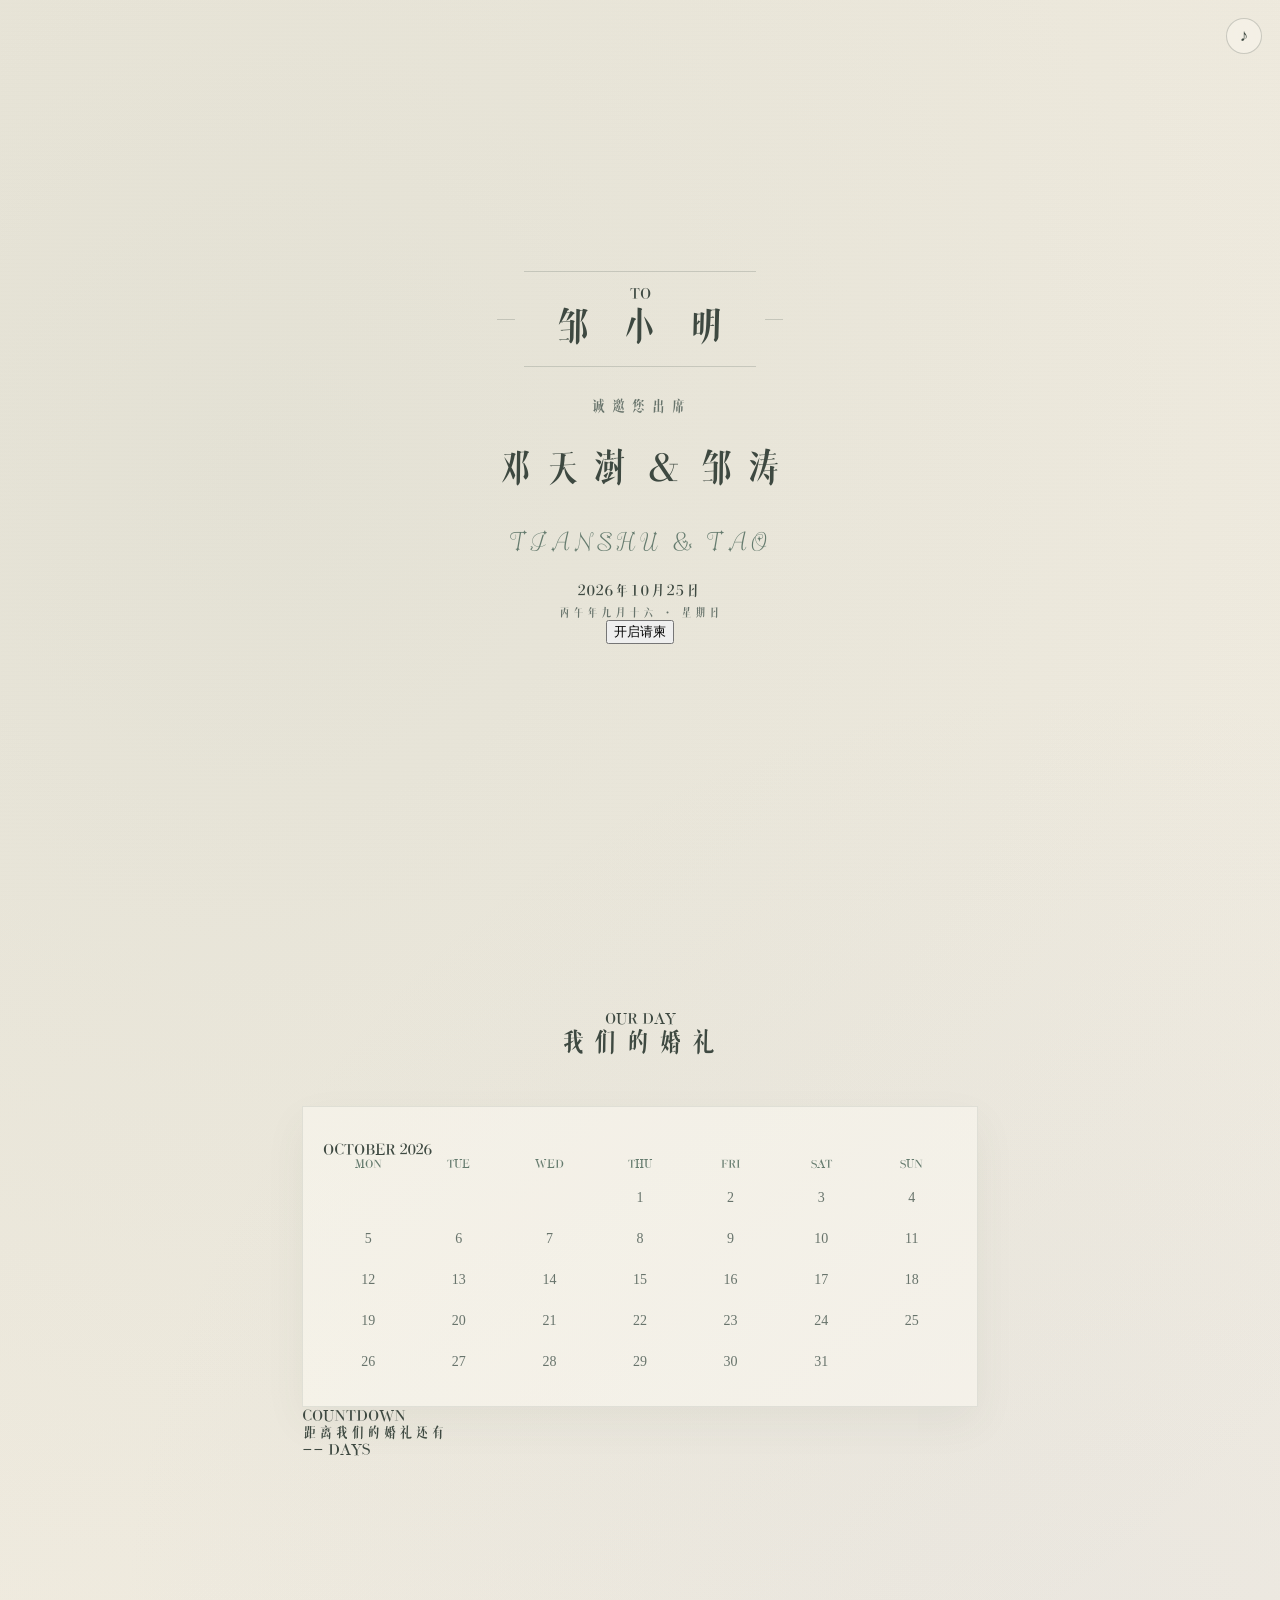
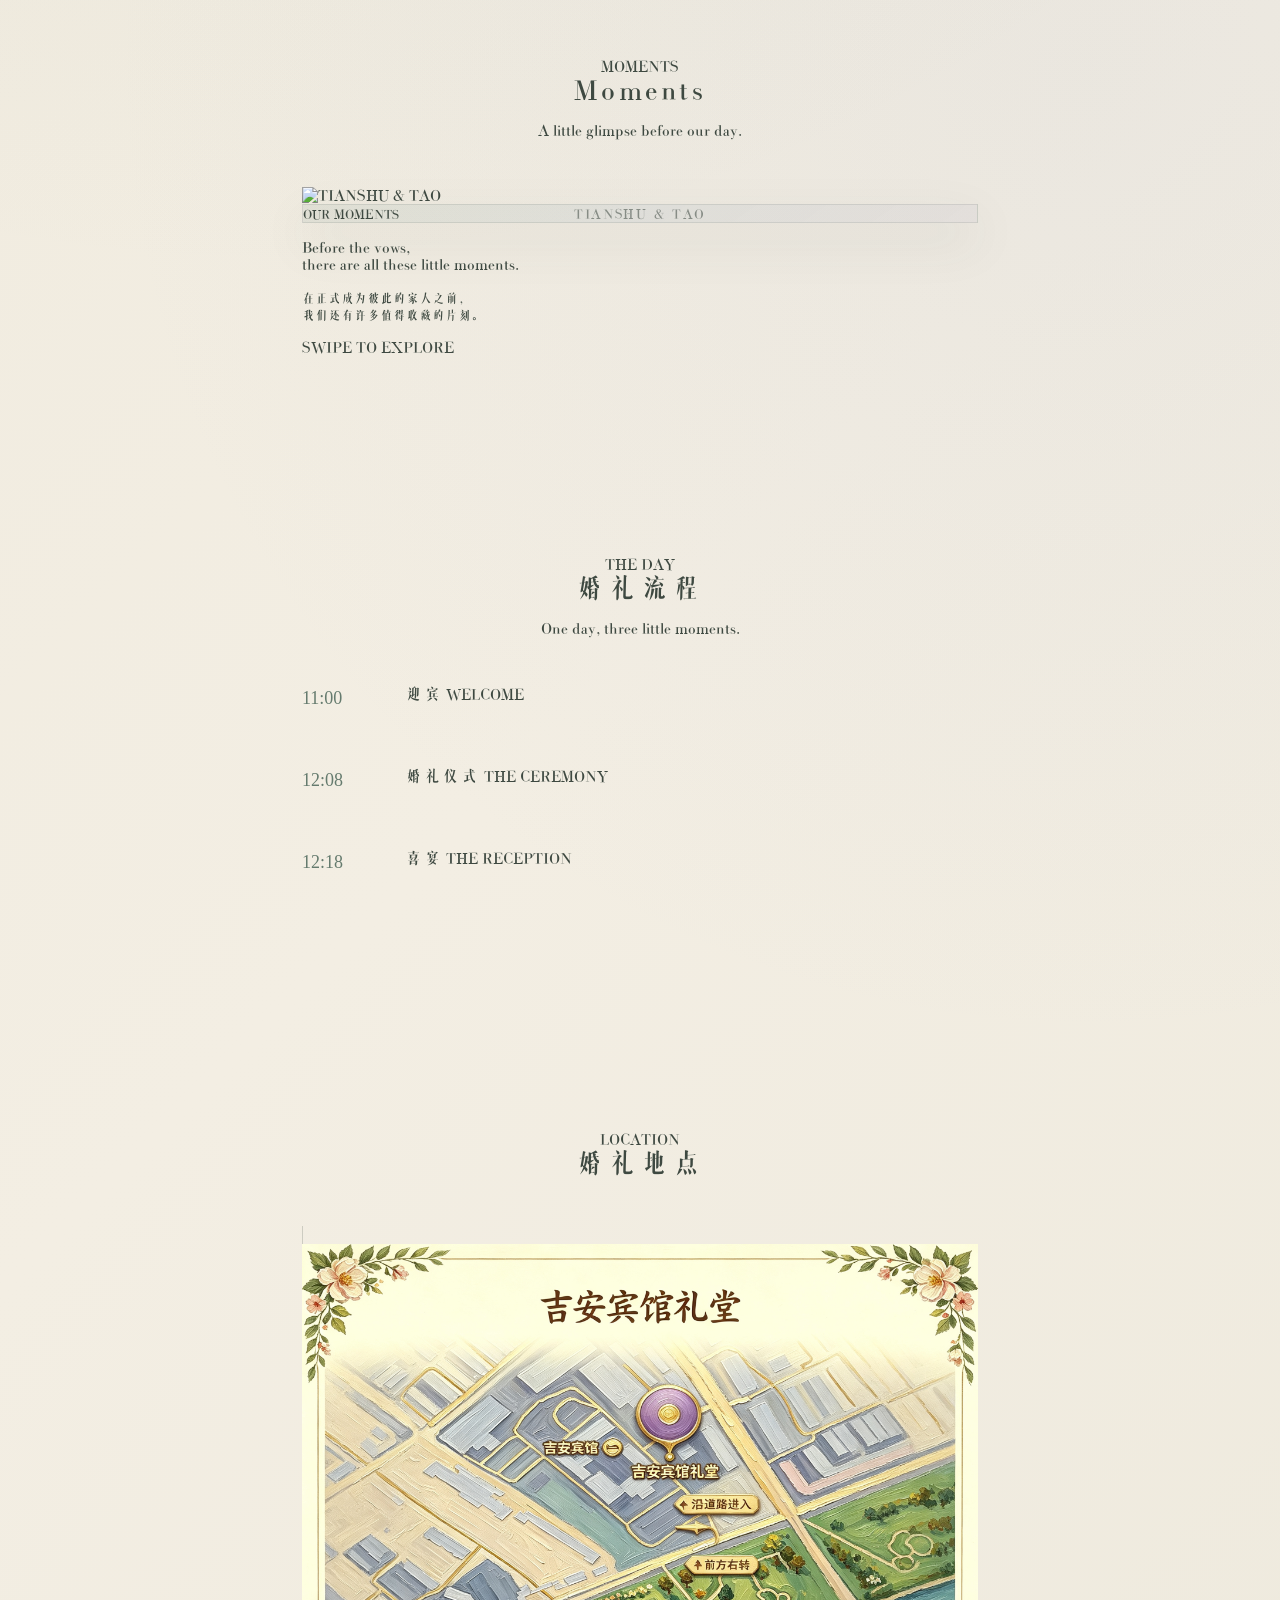
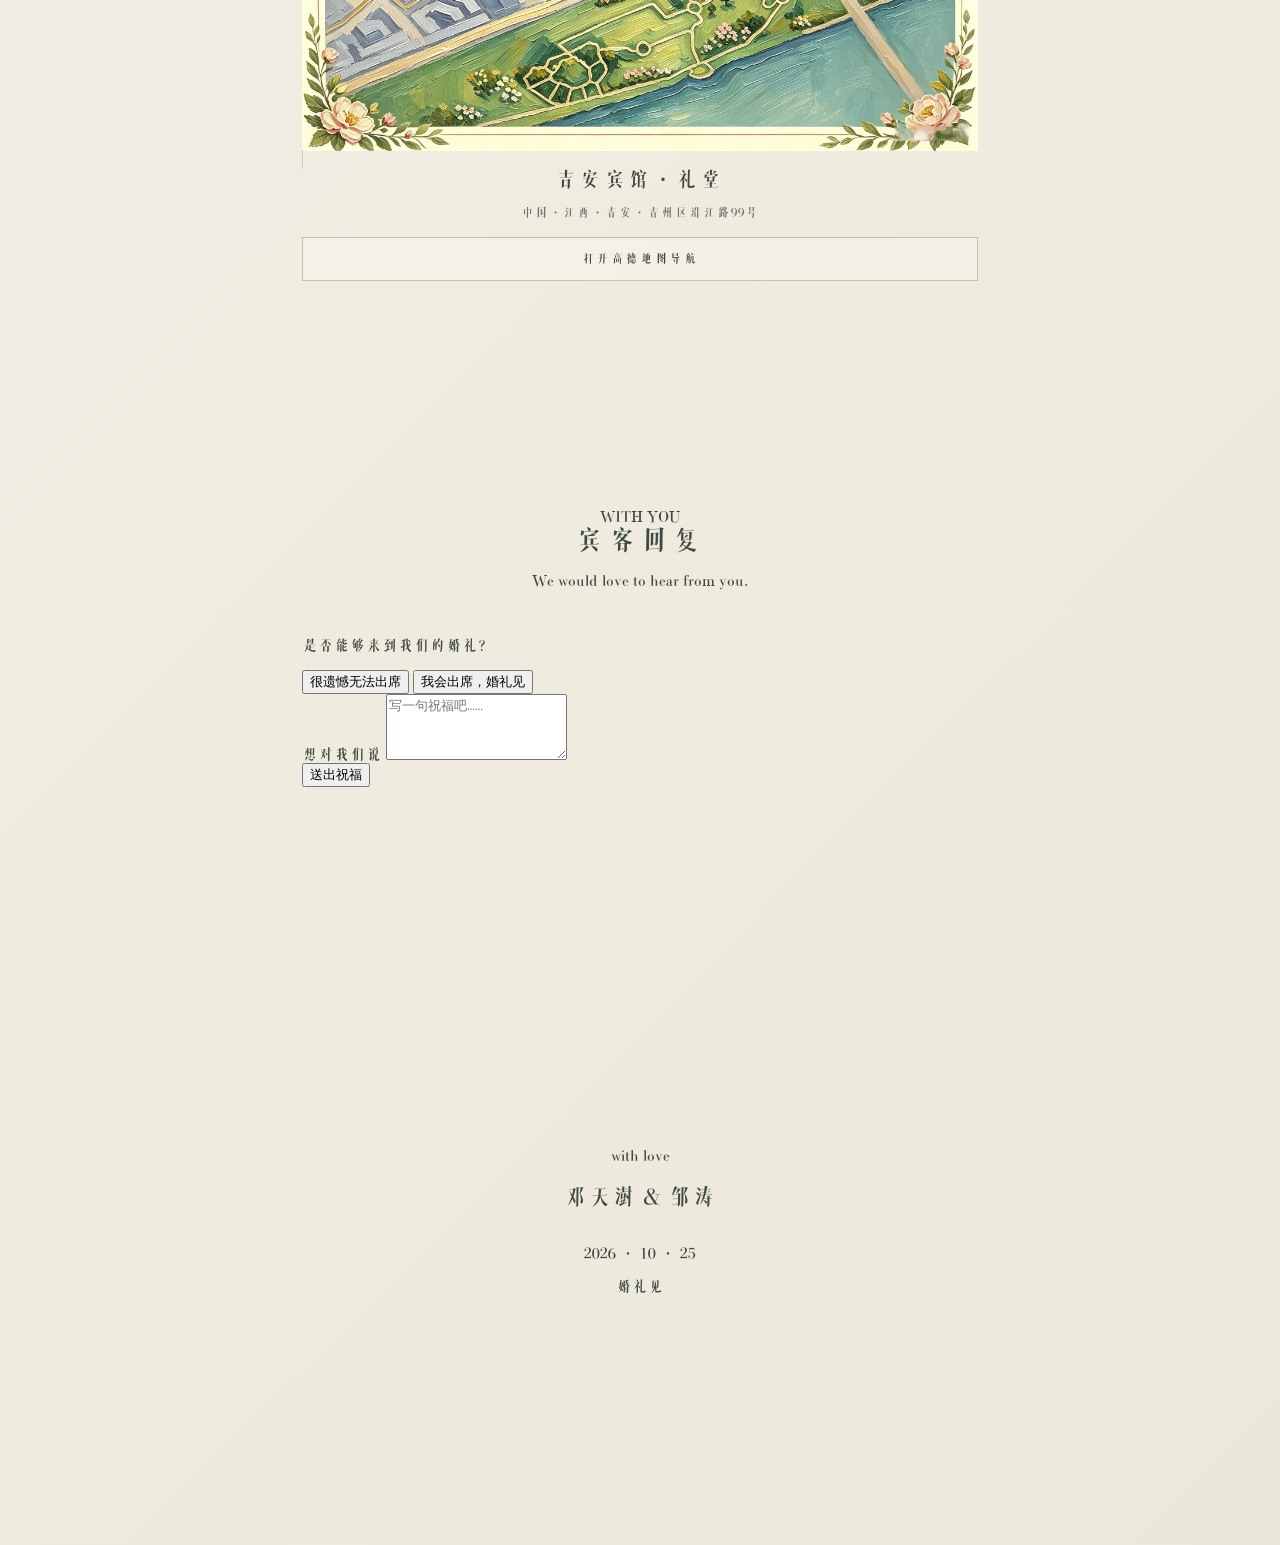
==== commit fcc52e82: "Update index.html" ====
--- a/public/index.html
+++ b/public/index.html
@@ -2,111 +2,58 @@
 <html lang="zh-CN">
 <head>
   <meta charset="UTF-8" />
-
   <meta
     name="viewport"
     content="width=device-width, initial-scale=1.0, viewport-fit=cover"
   />
 
-  <title>邓天澍 & 邹涛 · 结婚典礼</title>
-
+  <title>TIANSHU & TAO · Wedding</title>
   <meta
     name="description"
-    content="邓天澍 & 邹涛 · 2026年10月25日 · 吉安"
+    content="TIANSHU & TAO · 2026.10.25"
   />
-
-  <meta name="theme-color" content="#eee9dc" />
 
   <link rel="stylesheet" href="./style.css" />
 </head>
 
 <body>
 
-  <!-- 音乐 -->
+  <!-- 背景音乐 -->
   <audio id="bgMusic" loop preload="auto"></audio>
 
-  <button
-    class="music-control"
-    id="musicControl"
-    type="button"
-    aria-label="音乐开关"
-  >
+  <!-- 音乐按钮 -->
+  <button id="musicControl" class="music-control" type="button" aria-label="音乐">
     ♪
   </button>
 
-
   <main>
 
-    <!-- =====================================================
-         首页
-    ====================================================== -->
-
-    <section class="hero">
+    <!-- ==================== HERO ==================== -->
+    <section class="hero section-full">
 
       <div class="hero-inner">
 
-        <!-- 宾客姓名 -->
         <div class="guest-name-wrap">
-
-          <div class="guest-name-label">
-            TO
-          </div>
-
-          <div
-            class="guest-name"
-            id="guestName"
-          >
-            邹 小 明
-          </div>
-
-        </div>
-
-
-        <!-- 邀请语 -->
-        <div class="hero-subtitle">
-          诚邀您出席
-        </div>
-
-
-        <!-- 新人 -->
-        <div class="couple-name">
-
-          <span>邓天澍</span>
-
-          <span class="couple-amp">
-            &amp;
-          </span>
-
-          <span>邹涛</span>
-
-        </div>
-
-
-        <div class="couple-en">
-          TIANSHU &amp; TAO
-        </div>
-
-
-        <!-- 日期 -->
+          <span class="guest-label">TO</span>
+          <div id="guestName" class="guest-name">邹 小 明</div>
+        </div>
+
+        <p class="hero-subtitle">诚邀您出席</p>
+
+        <h1 class="couple-name">
+          邓天澍 <span>&</span> 邹涛
+        </h1>
+
+        <p class="couple-en">
+          TIANSHU <span>&</span> TAO
+        </p>
+
         <div class="hero-date">
-
-          <strong>
-            2026年10月25日
-          </strong>
-
-          <span>
-            丙午年九月十六 · 星期日
-          </span>
-
-        </div>
-
-
-        <!-- 开启 -->
-        <button
-          class="open-invitation"
-          id="openInvitation"
-          type="button"
-        >
+          <strong>2026年10月25日</strong>
+          <span>丙午年九月十六 · 星期日</span>
+        </div>
+
+        <button id="openInvitation" class="open-button" type="button">
           开启请柬
         </button>
 
@@ -115,61 +62,35 @@
     </section>
 
 
-    <!-- =====================================================
-         我们的婚礼
-    ====================================================== -->
-
-    <section
-      class="section wedding-day"
-      id="weddingDay"
-    >
+    <!-- ==================== OUR DAY ==================== -->
+    <section class="section wedding-day">
 
       <div class="section-heading">
-
-        <span class="section-eyebrow">
-          OUR DAY
-        </span>
-
-        <h2>
-          我们的婚礼
-        </h2>
-
-      </div>
-
+        <span class="eyebrow">OUR DAY</span>
+        <h2>我们的婚礼</h2>
+      </div>
 
       <div class="calendar-card">
 
-        <div class="calendar-title">
-
-          <span>
-            2026年
-          </span>
-
-          <strong>
-            10月
-          </strong>
-
-        </div>
-
+        <div class="calendar-top">
+          <span>OCTOBER</span>
+          <strong>2026</strong>
+        </div>
 
         <div class="calendar-week">
-
-          <span>一</span>
-          <span>二</span>
-          <span>三</span>
-          <span>四</span>
-          <span>五</span>
-          <span>六</span>
-          <span>日</span>
-
-        </div>
-
+          <span>MON</span>
+          <span>TUE</span>
+          <span>WED</span>
+          <span>THU</span>
+          <span>FRI</span>
+          <span>SAT</span>
+          <span>SUN</span>
+        </div>
 
         <div class="calendar-grid">
-
-          <span class="empty"></span>
-          <span class="empty"></span>
-          <span class="empty"></span>
+          <span></span>
+          <span></span>
+          <span></span>
 
           <span>1</span>
           <span>2</span>
@@ -199,9 +120,7 @@
           <span>23</span>
           <span>24</span>
 
-          <span class="wedding-day-number">
-            25
-          </span>
+          <span class="calendar-special">25</span>
 
           <span>26</span>
           <span>27</span>
@@ -209,601 +128,366 @@
           <span>29</span>
           <span>30</span>
           <span>31</span>
-
-        </div>
-
-      </div>
-
-
-      <div class="countdown-area">
-
-        <div class="countdown-title">
-          距离婚礼还有
-        </div>
-
-
-        <div
-          class="countdown"
-          id="countdown"
-        >
-
-          <div class="countdown-item">
-
-            <strong id="days">
-              --
-            </strong>
-
-            <span>
-              天
-            </span>
-
-          </div>
-
-
-          <div class="countdown-item">
-
-            <strong id="hours">
-              --
-            </strong>
-
-            <span>
-              时
-            </span>
-
-          </div>
-
-
-          <div class="countdown-item">
-
-            <strong id="minutes">
-              --
-            </strong>
-
-            <span>
-              分
-            </span>
-
-          </div>
-
-
-          <div class="countdown-item">
-
-            <strong id="seconds">
-              --
-            </strong>
-
-            <span>
-              秒
-            </span>
-
-          </div>
-
-        </div>
-
-      </div>
-
-    </section>
-
-
-    <!-- =====================================================
-         婚礼照片
-    ====================================================== -->
-
-    <section
-      class="section photo-section"
-      id="photos"
-    >
-
-      <div class="section-heading">
-
-        <span class="section-eyebrow">
-          MOMENTS
-        </span>
-
-        <h2>
-          婚礼照片
-        </h2>
-
-      </div>
-
-
-      <!-- 主婚纱照 -->
-
+        </div>
+
+      </div>
+
+      <div class="countdown-block">
+        <span class="eyebrow">COUNTDOWN</span>
+        <div id="countdown">距离我们的婚礼还有</div>
+        <strong id="countdownNumber">--</strong>
+        <span class="countdown-unit">DAYS</span>
+      </div>
+
+    </section>
+
+
+    <!-- ==================== MOMENTS ==================== -->
+    <section class="section moments-section">
+
+      <div class="section-heading moments-heading">
+        <span class="eyebrow">MOMENTS</span>
+        <h2>Moments</h2>
+        <p class="section-english">
+          A little glimpse before our day.
+        </p>
+      </div>
+
+
+      <!-- 大图 -->
       <div class="main-photo-frame">
 
-        <div
-          class="main-gallery-image photo-placeholder"
+        <img
           id="mainGalleryImage"
-        >
-
-          <span>
-            我们的瞬间
-          </span>
-
-        </div>
-
-      </div>
-
-
-      <div class="photo-caption">
-
-        <span>
-          我们的瞬间
-        </span>
+          src=""
+          alt="TIANSHU & TAO"
+        />
+
+        <div id="photoPlaceholder" class="photo-placeholder">
+          <span>TIANSHU & TAO</span>
+          <small>OUR MOMENTS</small>
+        </div>
+
+      </div>
+
+
+      <!-- 大图下面的句子 -->
+      <div class="moments-quote">
+        <span class="quote-line"></span>
+
+        <p>
+          Before the vows,<br />
+          there are all these little moments.
+        </p>
 
         <small>
-          The moments we keep
+          在正式成为彼此的家人之前，<br />
+          我们还有许多值得收藏的片刻。
         </small>
 
-      </div>
-
-
-      <!-- 横向滚动缩略图 -->
-
-      <div class="photo-scroll-wrap">
+        <span class="quote-line"></span>
+      </div>
+
+
+      <!-- 横向缩略图 -->
+      <div class="photo-slider-wrap">
 
         <button
+          id="photoPrev"
           class="photo-arrow photo-arrow-left"
-          id="photoPrev"
           type="button"
           aria-label="上一张"
         >
-          ←
+          ‹
         </button>
 
-
-        <div
-          class="photo-scroll"
-          id="photoScroll"
-        ></div>
-
+        <div id="photoScroll" class="photo-scroll">
+
+          <!-- JS 会自动生成缩略图 -->
+
+        </div>
 
         <button
+          id="photoNext"
           class="photo-arrow photo-arrow-right"
-          id="photoNext"
           type="button"
           aria-label="下一张"
         >
-          →
+          ›
         </button>
 
       </div>
 
-    </section>
-
-
-    <!-- =====================================================
-         婚礼流程
-    ====================================================== -->
-
-    <section
-      class="section schedule-section"
-      id="schedule"
-    >
+
+      <div class="photo-hint">
+        <span>SWIPE TO EXPLORE</span>
+      </div>
+
+    </section>
+
+
+    <!-- ==================== SCHEDULE ==================== -->
+    <section class="section schedule-section">
 
       <div class="section-heading">
-
-        <span class="section-eyebrow">
-          THE DAY
-        </span>
-
-        <h2>
-          婚礼流程
-        </h2>
-
-      </div>
-
-
-      <div class="schedule-list">
+        <span class="eyebrow">THE DAY</span>
+        <h2>婚礼流程</h2>
+        <p class="section-english">
+          One day, three little moments.
+        </p>
+      </div>
+
+      <div class="schedule">
 
         <div class="schedule-item">
-
-          <div class="schedule-time">
-            11:00
-          </div>
-
-          <div class="schedule-line"></div>
+          <div class="schedule-time">11:00</div>
+
+          <div class="schedule-dot"></div>
 
           <div class="schedule-content">
-            <strong>
-              迎宾
-            </strong>
-          </div>
-
+            <strong>迎宾</strong>
+            <span>WELCOME</span>
+          </div>
         </div>
 
 
         <div class="schedule-item">
-
-          <div class="schedule-time">
-            12:08
-          </div>
-
-          <div class="schedule-line"></div>
+          <div class="schedule-time">12:08</div>
+
+          <div class="schedule-dot"></div>
 
           <div class="schedule-content">
-            <strong>
-              婚礼仪式
-            </strong>
-          </div>
-
+            <strong>婚礼仪式</strong>
+            <span>THE CEREMONY</span>
+          </div>
         </div>
 
 
         <div class="schedule-item">
-
-          <div class="schedule-time">
-            12:18
-          </div>
-
-          <div class="schedule-line"></div>
+          <div class="schedule-time">12:18</div>
+
+          <div class="schedule-dot"></div>
 
           <div class="schedule-content">
-            <strong>
-              喜宴
-            </strong>
-          </div>
-
-        </div>
-
-      </div>
-
-    </section>
-
-
-    <!-- =====================================================
-         婚礼地点
-    ====================================================== -->
-
-    <section
-      class="section location-section"
-      id="location"
-    >
+            <strong>喜宴</strong>
+            <span>THE RECEPTION</span>
+          </div>
+        </div>
+
+      </div>
+
+    </section>
+
+
+    <!-- ==================== LOCATION ==================== -->
+    <section class="section location-section">
 
       <div class="section-heading">
-
-        <span class="section-eyebrow">
-          THE PLACE
-        </span>
-
-        <h2>
-          婚礼地点
-        </h2>
-
-      </div>
-
-
-      <div class="location-info">
-
-        <h3>
-          吉安宾馆·礼堂
-        </h3>
-
-        <p>
-          中国·江西·吉安
-        </p>
-
-        <p>
-          吉州区沿江路99号
-        </p>
-
-      </div>
-
-
-      <a
-        id="mapImageLink"
-        class="location-map-link"
-        href="#"
-        target="_blank"
-        rel="noopener noreferrer"
-      >
-
-        <div class="location-map">
-
+        <span class="eyebrow">LOCATION</span>
+        <h2>婚礼地点</h2>
+      </div>
+
+      <div class="location-card">
+
+        <a
+          id="mapImageLink"
+          class="location-map"
+          href="#"
+          target="_blank"
+          rel="noopener noreferrer"
+        >
           <img
-            id="locationMapImage"
             src="./location-map.jpg"
-            alt="吉安宾馆·礼堂地图"
-            onerror="this.style.display='none'; this.parentElement.classList.add('map-empty');"
+            alt="婚礼地点地图"
           />
-
-          <div class="map-empty-text">
-            婚礼地点
-          </div>
-
-        </div>
-
-      </a>
-
-
-      <a
-        class="map-button"
-        id="mapButton"
-        href="#"
-        target="_blank"
-        rel="noopener noreferrer"
-      >
-
-        打开高德地图导航
-
-        <span>
-          ↗
-        </span>
-
-      </a>
-
-    </section>
-
-
-    <!-- =====================================================
-         宾客回复
-    ====================================================== -->
-
-    <section
-      class="section reply-section"
-      id="reply"
-    >
+        </a>
+
+        <div class="location-info">
+
+          <h3>吉安宾馆·礼堂</h3>
+
+          <p>
+            中国·江西·吉安·吉州区沿江路99号
+          </p>
+
+          <a
+            id="mapButton"
+            class="map-button"
+            href="#"
+            target="_blank"
+            rel="noopener noreferrer"
+          >
+            打开高德地图导航
+          </a>
+
+        </div>
+
+      </div>
+
+    </section>
+
+
+    <!-- ==================== REPLY ==================== -->
+    <section class="section reply-section">
 
       <div class="section-heading">
-
-        <span class="section-eyebrow">
-          WITH YOU
-        </span>
-
-        <h2>
-          宾客回复
-        </h2>
-
-        <p class="section-description">
-          告诉我们你的安排，让我们提前为你准备。
-        </p>
-
-      </div>
-
-
-      <!-- 出席选择 -->
-
-      <div class="attendance-choice">
-
-        <button
-          class="attendance-option"
-          data-attendance="no"
-          type="button"
-        >
-
-          <span class="option-title">
+        <span class="eyebrow">WITH YOU</span>
+        <h2>宾客回复</h2>
+        <p class="section-english">
+          We would love to hear from you.
+        </p>
+      </div>
+
+
+      <div class="reply-card">
+
+        <p class="reply-question">
+          是否能够来到我们的婚礼？
+        </p>
+
+
+        <div class="attendance-options">
+
+          <button
+            class="attendance-button"
+            data-attendance="no"
+            type="button"
+          >
             很遗憾无法出席
-          </span>
-
-          <span class="option-mark">
-            ○
-          </span>
-
-        </button>
-
-
-        <button
-          class="attendance-option"
-          data-attendance="yes"
-          type="button"
-        >
-
-          <span class="option-title">
+          </button>
+
+          <button
+            class="attendance-button"
+            data-attendance="yes"
+            type="button"
+          >
             我会出席，婚礼见
-          </span>
-
-          <span class="option-mark">
-            ○
-          </span>
-
-        </button>
-
-      </div>
-
-
-      <!-- 出席之后 -->
-
-      <div
-        class="reply-details"
-        id="replyDetails"
-      >
-
-        <div class="form-block">
-
-          <label>
-            是否需要住宿？
-          </label>
-
-
-          <div class="small-choice-group">
-
-            <button
-              type="button"
-              class="small-choice"
-              data-stay="yes"
-            >
-              需要
-            </button>
-
-            <button
-              type="button"
-              class="small-choice"
-              data-stay="no"
-            >
-              不需要
-            </button>
-
-          </div>
-
-        </div>
-
-
-        <div
-          class="stay-fields"
-          id="stayFields"
-        >
-
-          <div class="form-field">
-
-            <label for="stayPeople">
-              入住人数
-            </label>
-
-
-            <div class="number-control">
+          </button>
+
+        </div>
+
+
+        <div id="stayFields" class="stay-fields hidden">
+
+          <div class="form-group">
+            <label>是否需要住宿</label>
+
+            <div class="small-options">
 
               <button
                 type="button"
-                id="minusPeople"
+                class="stay-button"
+                data-stay="yes"
               >
-                −
+                需要
               </button>
-
-              <input
-                id="stayPeople"
-                type="number"
-                min="1"
-                max="10"
-                value="1"
-              />
 
               <button
                 type="button"
-                id="plusPeople"
+                class="stay-button"
+                data-stay="no"
               >
-                +
+                不需要
               </button>
 
             </div>
-
-          </div>
-
-
-          <div class="form-field">
-
-            <label for="stayDate">
-              入住日期
-            </label>
+          </div>
+
+
+          <div class="form-group">
+            <label for="peopleCount">几个人入住</label>
 
             <input
-              id="stayDate"
-              type="date"
-              value="2026-10-24"
+              id="peopleCount"
+              type="number"
+              min="1"
+              max="20"
+              placeholder="请输入人数"
             />
-
-          </div>
-
-
-          <div class="form-field">
-
-            <label for="leaveDate">
-              退房日期
-            </label>
-
-            <input
-              id="leaveDate"
-              type="date"
-              value="2026-10-26"
-            />
-
-          </div>
-
-        </div>
-
-
-        <div class="form-field message-field">
-
-          <label for="message">
+          </div>
+
+
+          <div class="date-row">
+
+            <div class="form-group">
+              <label for="checkIn">入住日期</label>
+
+              <input
+                id="checkIn"
+                type="date"
+              />
+            </div>
+
+            <div class="form-group">
+              <label for="checkOut">退房日期</label>
+
+              <input
+                id="checkOut"
+                type="date"
+              />
+            </div>
+
+          </div>
+
+        </div>
+
+
+        <div class="form-group message-group">
+
+          <label for="guestMessage">
             想对我们说
           </label>
 
           <textarea
-            id="message"
-            rows="5"
-            maxlength="300"
-            placeholder="写下你想对我们说的话……"
+            id="guestMessage"
+            rows="4"
+            placeholder="写一句祝福吧……"
           ></textarea>
 
         </div>
 
 
         <button
-          class="submit-reply"
           id="submitReply"
+          class="submit-button"
           type="button"
         >
           送出祝福
         </button>
 
-
-        <div
-          class="reply-success"
-          id="replySuccess"
-        >
-
-          <strong>
-            谢谢你的回复
-          </strong>
-
-          <span>
-            我们婚礼见 ♡
-          </span>
-
-        </div>
-
-      </div>
-
-
-      <!-- 无法出席 -->
-
-      <div
-        class="absence-message"
-        id="absenceMessage"
-      >
+        <p id="replySuccess" class="reply-success hidden">
+          谢谢你的回复，我们婚礼见。
+        </p>
+
+      </div>
+
+    </section>
+
+
+    <!-- ==================== FINAL ==================== -->
+    <section class="final-section">
+
+      <div class="final-inner">
+
+        <span>with love</span>
+
+        <h2>
+          邓天澍 &amp; 邹涛
+        </h2>
 
         <p>
-          收到你的回复了。
+          2026 · 10 · 25
         </p>
 
         <strong>
-          虽然这次不能见面，也谢谢你的祝福。
+          婚礼见
         </strong>
 
       </div>
 
     </section>
 
-
-    <!-- =====================================================
-         结尾
-    ====================================================== -->
-
-    <section class="final-section">
-
-      <div class="final-inner">
-
-        <div class="final-love">
-          with love
-        </div>
-
-        <div class="final-couple">
-          邓天澍 &amp; 邹涛
-        </div>
-
-        <div class="final-date">
-          2026 · 10 · 25
-        </div>
-
-        <div class="final-goodbye">
-          婚礼见
-        </div>
-
-      </div>
-
-    </section>
-
   </main>
-
 
   <script src="./app.js"></script>
 
--- a/public/style.css
+++ b/public/style.css
@@ -20,7 +20,7 @@
   --paper-light: #f5f1e7;
 
   --ink: #3e4941;
-  --ink-soft: #66736a;
+  --ink-soft: #68746c;
 
   --sage: #82978a;
   --sage-dark: #657b6e;
@@ -78,9 +78,11 @@
 }
 
 
-/* 轻微纸张纤维感 */
+/* 纸张纤维感 */
+
 body::before {
   content: "";
+
   position: fixed;
 
   inset: 0;
@@ -241,8 +243,8 @@
   align-items: center;
 
   padding:
-    80px 22px
-    60px;
+    85px 22px
+    70px;
 }
 
 .hero-inner {
@@ -251,98 +253,191 @@
   text-align: center;
 }
 
-.hero-invite {
-  margin-bottom: 18px;
-
-  color: var(--ink-soft);
-
-  font-size: 15px;
-
-  letter-spacing: 0.18em;
-}
-
-
-/* 宾客名字：全首页最重要 */
-.guest-name {
-  color: var(--ink);
-
-  font-size: clamp(42px, 12vw, 68px);
-
-  line-height: 1.15;
-
-  font-weight: 600;
-
-  letter-spacing: 0.16em;
-
-  margin-left: 0.16em;
-}
-
-.hero-line {
-  width: 28px;
+
+/* =========================
+   宾客姓名
+========================= */
+
+.guest-name-wrap {
+  display: inline-flex;
+
+  flex-direction: column;
+
+  align-items: center;
+
+  justify-content: center;
+
+  min-width: 145px;
+
+  padding:
+    13px 23px
+    12px;
+
+  border-top:
+    1px solid
+    rgba(91, 106, 96, 0.24);
+
+  border-bottom:
+    1px solid
+    rgba(91, 106, 96, 0.24);
+
+  position: relative;
+}
+
+
+/*
+  两边的小短线，让它有一点
+  “这封请柬是给你的”的感觉
+*/
+
+.guest-name-wrap::before,
+.guest-name-wrap::after {
+  content: "";
+
+  position: absolute;
+
+  top: 50%;
+
+  width: 18px;
+
   height: 1px;
 
-  margin:
-    25px auto
-    20px;
-
-  background:
-    var(--sage);
-}
-
-.hero-subtitle {
-  color: var(--ink-soft);
-
-  font-size: 17px;
-
-  letter-spacing: 0.16em;
-}
-
-.couple-name {
-  display: flex;
-
-  justify-content: center;
-
-  align-items: center;
-
-  gap: 9px;
-
-  margin-top: 30px;
-
-  color: var(--ink);
-
-  font-size: 26px;
-
-  font-weight: 500;
-
-  letter-spacing: 0.12em;
-}
-
-.couple-amp {
+  background:
+    rgba(91, 106, 96, 0.25);
+}
+
+.guest-name-wrap::before {
+  right: 100%;
+
+  margin-right: 9px;
+}
+
+.guest-name-wrap::after {
+  left: 100%;
+
+  margin-left: 9px;
+}
+
+
+.guest-name-label {
+  margin-bottom: 5px;
+
   color: var(--sage);
-
-  font-family:
-    Georgia,
-    serif;
-
-  font-size: 24px;
-
-  font-weight: normal;
-}
-
-.couple-en {
-  margin-top: 8px;
-
-  color: var(--sage-dark);
 
   font-family:
     WeddingEnglish,
     Georgia,
     serif;
 
+  font-size: 8px;
+
+  letter-spacing: 0.28em;
+}
+
+
+.guest-name {
+  color: var(--ink);
+
+  /*
+    比之前小很多。
+    但依然明显大于普通说明文字。
+  */
+
+  font-size: clamp(32px, 8vw, 43px);
+
+  line-height: 1.2;
+
+  font-weight: 500;
+
+  letter-spacing: 0.13em;
+
+  margin-left: 0.13em;
+}
+
+
+/* =========================
+   邀请语
+========================= */
+
+.hero-subtitle {
+  margin-top: 30px;
+
+  color: var(--ink-soft);
+
   font-size: 17px;
 
-  letter-spacing: 0.17em;
-}
+  letter-spacing: 0.18em;
+}
+
+
+/* =========================
+   新人名字
+========================= */
+
+.couple-name {
+  display: flex;
+
+  justify-content: center;
+
+  align-items: center;
+
+  gap: 11px;
+
+  margin-top: 28px;
+
+  color: var(--ink);
+
+  /*
+    这里明显放大。
+    新人是首页真正的主角。
+  */
+
+  font-size: clamp(31px, 8.2vw, 42px);
+
+  font-weight: 500;
+
+  line-height: 1.2;
+
+  letter-spacing: 0.12em;
+
+  margin-left: 0.12em;
+}
+
+.couple-amp {
+  color: var(--sage);
+
+  font-family:
+    Georgia,
+    serif;
+
+  font-size: 30px;
+
+  font-weight: normal;
+}
+
+.couple-en {
+  margin-top: 8px;
+
+  color: var(--sage-dark);
+
+  font-family:
+    WeddingEnglish,
+    Georgia,
+    serif;
+
+  /*
+    中文名字约 2/3
+  */
+
+  font-size: clamp(17px, 4.2vw, 23px);
+
+  letter-spacing: 0.16em;
+}
+
+
+/* =========================
+   日期
+========================= */
 
 .hero-date {
   display: flex;
@@ -351,7 +446,7 @@
 
   gap: 7px;
 
-  margin-top: 24px;
+  margin-top: 27px;
 
   color: var(--ink-soft);
 
@@ -369,12 +464,262 @@
 }
 
 
-/* 首页大婚纱照 */
-
-.hero-photo-wrap {
+/* =========================
+   开启请柬
+========================= */
+
+.open-invitation {
+  display: inline-flex;
+
+  align-items: center;
+
+  justify-content: center;
+
+  margin-top: 43px;
+
+  padding:
+    10px 27px;
+
+  border:
+    1px solid
+    rgba(65, 79, 69, 0.42);
+
+  border-radius: 2px;
+
+  background:
+    rgba(250, 247, 238, 0.38);
+
+  color: var(--ink);
+
+  font-family:
+    inherit;
+
+  font-size: 13px;
+
+  letter-spacing: 0.15em;
+
+  cursor: pointer;
+
+  transition:
+    background 0.25s ease,
+    transform 0.25s ease;
+}
+
+.open-invitation:active {
+  transform: scale(0.97);
+
+  background:
+    rgba(216, 225, 215, 0.55);
+}
+
+
+/* =========================
+   日历
+========================= */
+
+.wedding-day {
+  padding-top: 110px;
+}
+
+.calendar-card {
   width: 100%;
 
-  margin-top: 42px;
+  padding:
+    34px 20px
+    30px;
+
+  background:
+    rgba(255, 253, 246, 0.44);
+
+  border:
+    1px solid
+    rgba(76, 90, 80, 0.12);
+
+  box-shadow:
+    0 16px 40px
+    rgba(70, 82, 73, 0.06);
+}
+
+.calendar-title {
+  display: flex;
+
+  justify-content: center;
+
+  align-items: baseline;
+
+  gap: 9px;
+
+  margin-bottom: 30px;
+
+  color: var(--ink);
+}
+
+.calendar-title span {
+  font-size: 15px;
+
+  letter-spacing: 0.12em;
+}
+
+.calendar-title strong {
+  font-size: 27px;
+
+  font-weight: 500;
+
+  letter-spacing: 0.1em;
+}
+
+.calendar-week,
+.calendar-grid {
+  display: grid;
+
+  grid-template-columns:
+    repeat(7, minmax(0, 1fr));
+
+  text-align: center;
+}
+
+.calendar-week {
+  margin-bottom: 14px;
+
+  color: var(--sage-dark);
+
+  font-size: 12px;
+}
+
+.calendar-grid {
+  row-gap: 13px;
+
+  color: var(--ink-soft);
+
+  font-family:
+    Georgia,
+    "Times New Roman",
+    serif;
+
+  font-size: 14px;
+}
+
+.calendar-grid span {
+  position: relative;
+
+  min-height: 28px;
+
+  display: flex;
+
+  align-items: center;
+
+  justify-content: center;
+}
+
+.calendar-grid .empty {
+  visibility: hidden;
+}
+
+.calendar-grid .wedding-day-number {
+  width: 32px;
+  height: 32px;
+
+  min-height: 32px;
+
+  margin:
+    -2px auto
+    0;
+
+  border-radius: 50%;
+
+  background:
+    var(--sage);
+
+  color: #fff;
+
+  box-shadow:
+    0 4px 14px
+    rgba(90, 110, 96, 0.22);
+}
+
+
+/* =========================
+   倒计时
+========================= */
+
+.countdown-area {
+  margin-top: 52px;
+
+  text-align: center;
+}
+
+.countdown-title {
+  color: var(--ink-soft);
+
+  font-size: 14px;
+
+  letter-spacing: 0.18em;
+}
+
+.countdown {
+  display: grid;
+
+  grid-template-columns:
+    repeat(4, 1fr);
+
+  max-width: 410px;
+
+  margin:
+    25px auto
+    0;
+}
+
+.countdown-item {
+  display: flex;
+
+  flex-direction: column;
+
+  gap: 6px;
+
+  border-right:
+    1px solid
+    var(--line);
+}
+
+.countdown-item:last-child {
+  border-right: none;
+}
+
+.countdown-item strong {
+  color: var(--ink);
+
+  font-family:
+    Georgia,
+    serif;
+
+  font-size: 31px;
+
+  font-weight: 400;
+
+  line-height: 1;
+}
+
+.countdown-item span {
+  color: var(--ink-soft);
+
+  font-size: 11px;
+}
+
+
+/* =========================
+   婚礼照片
+========================= */
+
+.photo-section {
+  overflow: hidden;
+}
+
+.main-photo-frame {
+  width: 100%;
+}
+
+.main-gallery-image {
+  aspect-ratio: 1 / 1.12;
 }
 
 .photo-placeholder {
@@ -401,282 +746,23 @@
     rgba(73, 83, 74, 0.10);
 }
 
-.hero-photo-wrap .photo-placeholder {
-  aspect-ratio: 0.78 / 1;
-}
-
 .photo-placeholder span {
   position: absolute;
 
   top: 50%;
   left: 50%;
 
-  transform: translate(-50%, -50%);
-
-  color: rgba(62, 73, 65, 0.55);
+  transform:
+    translate(-50%, -50%);
+
+  color:
+    rgba(62, 73, 65, 0.55);
 
   font-size: 14px;
 
   letter-spacing: 0.12em;
 
   white-space: nowrap;
-}
-
-
-/* 开启请柬 */
-
-.open-invitation {
-  display: inline-flex;
-
-  align-items: center;
-
-  justify-content: center;
-
-  margin-top: 27px;
-
-  padding:
-    10px 27px;
-
-  border:
-    1px solid
-    rgba(65, 79, 69, 0.42);
-
-  border-radius: 2px;
-
-  background:
-    rgba(250, 247, 238, 0.38);
-
-  color: var(--ink);
-
-  font-family:
-    inherit;
-
-  font-size: 13px;
-
-  letter-spacing: 0.15em;
-
-  cursor: pointer;
-
-  transition:
-    background 0.25s ease,
-    transform 0.25s ease;
-}
-
-.open-invitation:active {
-  transform: scale(0.97);
-
-  background:
-    rgba(216, 225, 215, 0.55);
-}
-
-
-/* =========================
-   日历
-========================= */
-
-.wedding-day {
-  padding-top: 110px;
-}
-
-.calendar-card {
-  width: 100%;
-
-  padding:
-    34px 20px
-    30px;
-
-  background:
-    rgba(255, 253, 246, 0.44);
-
-  border:
-    1px solid
-    rgba(76, 90, 80, 0.12);
-
-  box-shadow:
-    0 16px 40px
-    rgba(70, 82, 73, 0.06);
-}
-
-.calendar-title {
-  display: flex;
-
-  justify-content: center;
-
-  align-items: baseline;
-
-  gap: 9px;
-
-  margin-bottom: 30px;
-
-  color: var(--ink);
-}
-
-.calendar-title span {
-  font-size: 15px;
-
-  letter-spacing: 0.12em;
-}
-
-.calendar-title strong {
-  font-size: 27px;
-
-  font-weight: 500;
-
-  letter-spacing: 0.1em;
-}
-
-.calendar-week,
-.calendar-grid {
-  display: grid;
-
-  grid-template-columns:
-    repeat(7, minmax(0, 1fr));
-
-  text-align: center;
-}
-
-.calendar-week {
-  margin-bottom: 14px;
-
-  color: var(--sage-dark);
-
-  font-size: 12px;
-}
-
-.calendar-grid {
-  row-gap: 13px;
-
-  color: var(--ink-soft);
-
-  font-family:
-    Georgia,
-    "Times New Roman",
-    serif;
-
-  font-size: 14px;
-}
-
-.calendar-grid span {
-  position: relative;
-
-  min-height: 28px;
-
-  display: flex;
-
-  align-items: center;
-
-  justify-content: center;
-}
-
-.calendar-grid .empty {
-  visibility: hidden;
-}
-
-.calendar-grid .wedding-day-number {
-  width: 32px;
-  height: 32px;
-
-  min-height: 32px;
-
-  margin:
-    -2px auto
-    0;
-
-  border-radius: 50%;
-
-  background:
-    var(--sage);
-
-  color: #fff;
-
-  box-shadow:
-    0 4px 14px
-    rgba(90, 110, 96, 0.22);
-}
-
-
-/* =========================
-   倒计时
-========================= */
-
-.countdown-area {
-  margin-top: 52px;
-
-  text-align: center;
-}
-
-.countdown-title {
-  color: var(--ink-soft);
-
-  font-size: 14px;
-
-  letter-spacing: 0.18em;
-}
-
-.countdown {
-  display: grid;
-
-  grid-template-columns:
-    repeat(4, 1fr);
-
-  max-width: 410px;
-
-  margin:
-    25px auto
-    0;
-}
-
-.countdown-item {
-  display: flex;
-
-  flex-direction: column;
-
-  gap: 6px;
-
-  border-right:
-    1px solid
-    var(--line);
-}
-
-.countdown-item:last-child {
-  border-right: none;
-}
-
-.countdown-item strong {
-  color: var(--ink);
-
-  font-family:
-    Georgia,
-    serif;
-
-  font-size: 31px;
-
-  font-weight: 400;
-
-  line-height: 1;
-}
-
-.countdown-item span {
-  color: var(--ink-soft);
-
-  font-size: 11px;
-}
-
-
-/* =========================
-   婚礼照片
-========================= */
-
-.photo-section {
-  overflow: hidden;
-}
-
-.main-photo-frame {
-  width: 100%;
-}
-
-.main-gallery-image {
-  aspect-ratio: 1 / 1.12;
 }
 
 .photo-caption {
@@ -717,7 +803,7 @@
 }
 
 
-/* 横向图片 */
+/* 横向滚动 */
 
 .photo-scroll-wrap {
   position: relative;
@@ -781,7 +867,8 @@
 }
 
 .photo-thumb.active {
-  transform: translateY(-3px);
+  transform:
+    translateY(-3px);
 
   box-shadow:
     0 8px 22px
@@ -880,7 +967,7 @@
 
 
 /* =========================
-   婚礼地点
+   地点
 ========================= */
 
 .location-info {
@@ -890,7 +977,8 @@
 }
 
 .location-info h3 {
-  margin: 0 0 14px;
+  margin:
+    0 0 14px;
 
   color: var(--ink);
 
@@ -964,7 +1052,8 @@
   letter-spacing: 0.12em;
 }
 
-.location-map:not(.map-empty) .map-empty-text {
+.location-map:not(.map-empty)
+  .map-empty-text {
   display: none;
 }
 
@@ -1057,7 +1146,8 @@
 }
 
 .attendance-option:active {
-  transform: scale(0.99);
+  transform:
+    scale(0.99);
 }
 
 .attendance-option.selected {
@@ -1084,18 +1174,20 @@
   font-size: 22px;
 }
 
-.attendance-option.selected .option-mark {
+.attendance-option.selected
+  .option-mark {
   font-size: 0;
 }
 
-.attendance-option.selected .option-mark::after {
+.attendance-option.selected
+  .option-mark::after {
   content: "●";
 
   font-size: 12px;
 }
 
 
-/* 回复填写区域 */
+/* 回复表单 */
 
 .reply-details {
   display: none;
@@ -1430,45 +1522,53 @@
   }
 
   .hero {
-    min-height: auto;
+    min-height: 100svh;
 
     padding:
-      82px 19px
-      55px;
-  }
-
-  .hero-invite {
-    font-size: 14px;
-
-    margin-bottom: 15px;
+      80px 19px
+      60px;
+  }
+
+  .guest-name-wrap {
+    min-width: 135px;
+
+    padding:
+      11px 20px
+      10px;
   }
 
   .guest-name {
-    font-size: 48px;
+    font-size: 35px;
   }
 
   .hero-subtitle {
+    margin-top: 27px;
+
     font-size: 16px;
   }
 
   .couple-name {
-    font-size: 23px;
-
-    gap: 7px;
-
     margin-top: 27px;
+
+    font-size: 32px;
+
+    gap: 8px;
+  }
+
+  .couple-amp {
+    font-size: 25px;
   }
 
   .couple-en {
-    font-size: 15px;
+    font-size: 18px;
   }
 
   .hero-date {
-    margin-top: 21px;
-  }
-
-  .hero-photo-wrap {
-    margin-top: 36px;
+    margin-top: 24px;
+  }
+
+  .open-invitation {
+    margin-top: 40px;
   }
 
   .section-heading {
@@ -1533,15 +1633,15 @@
 @media (max-width: 380px) {
 
   .guest-name {
-    font-size: 42px;
+    font-size: 32px;
   }
 
   .couple-name {
-    font-size: 21px;
+    font-size: 29px;
   }
 
   .couple-en {
-    font-size: 14px;
+    font-size: 17px;
   }
 
   .final-couple {
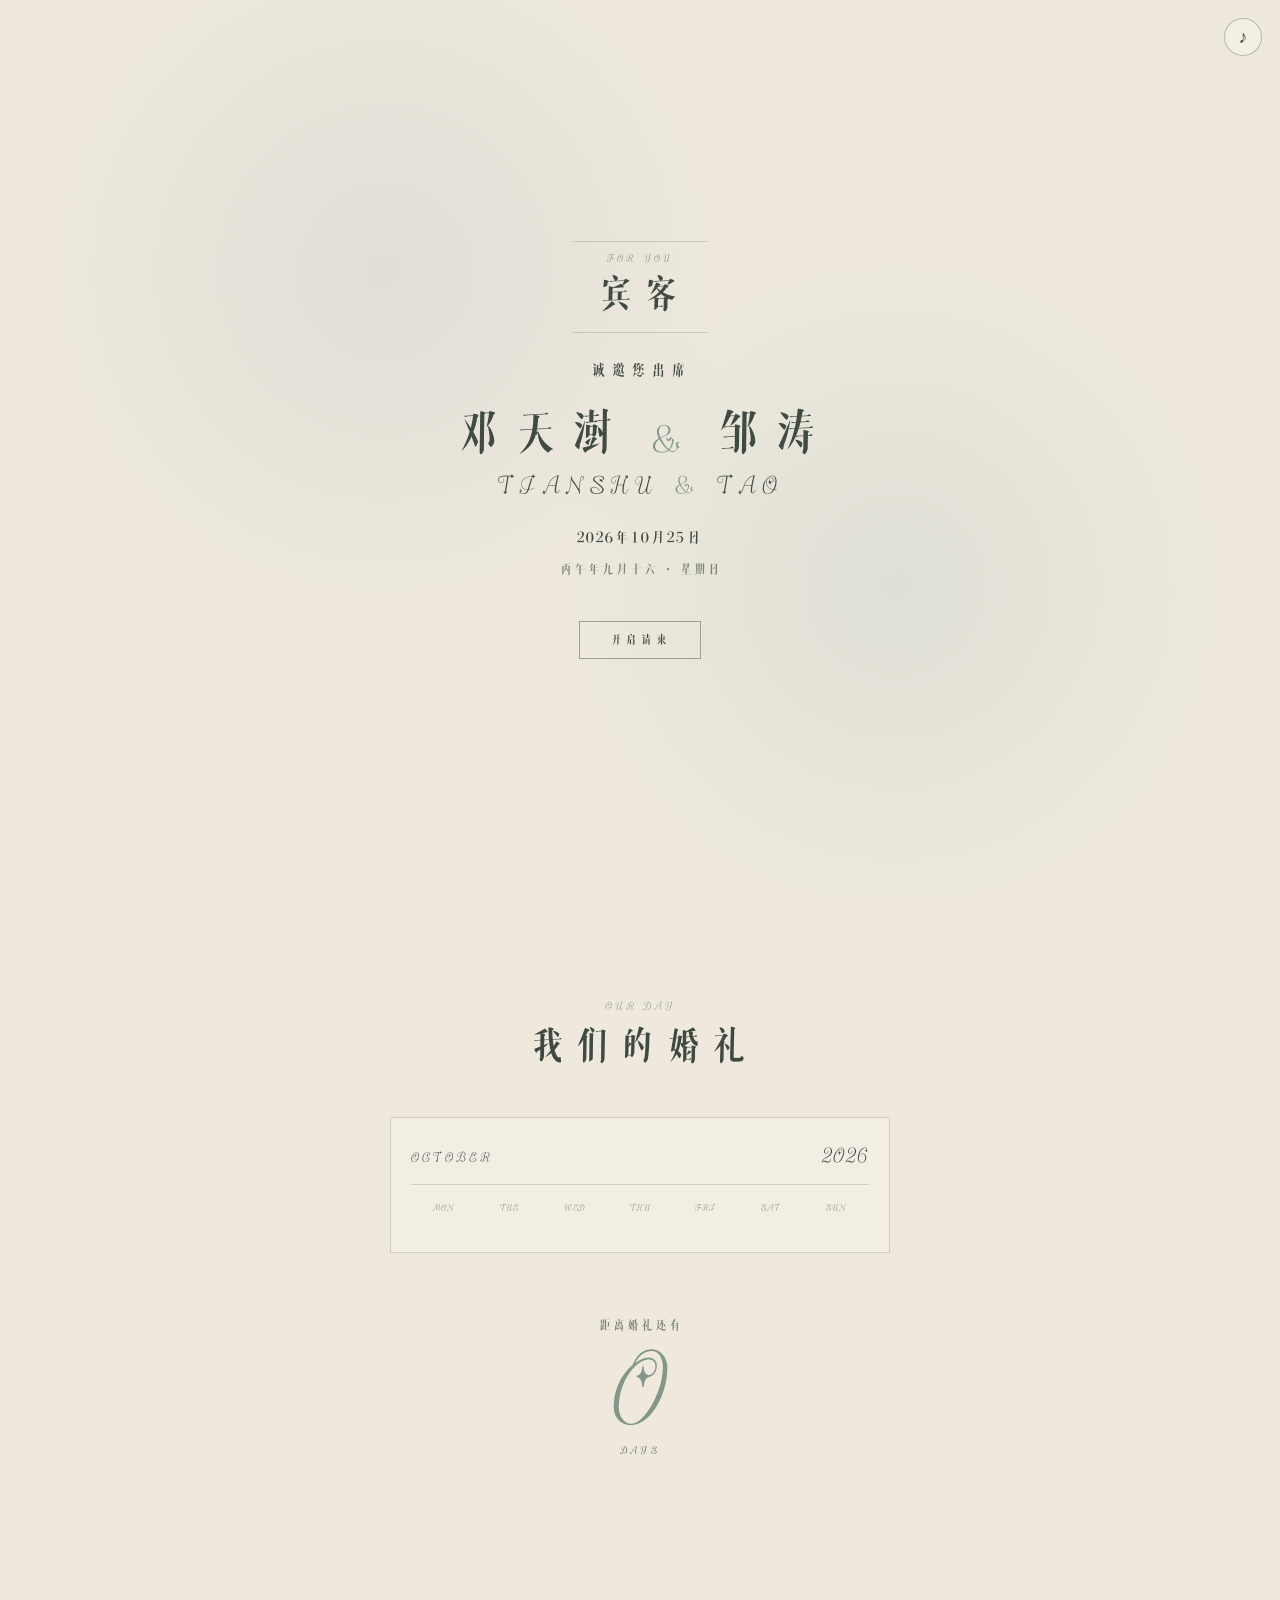
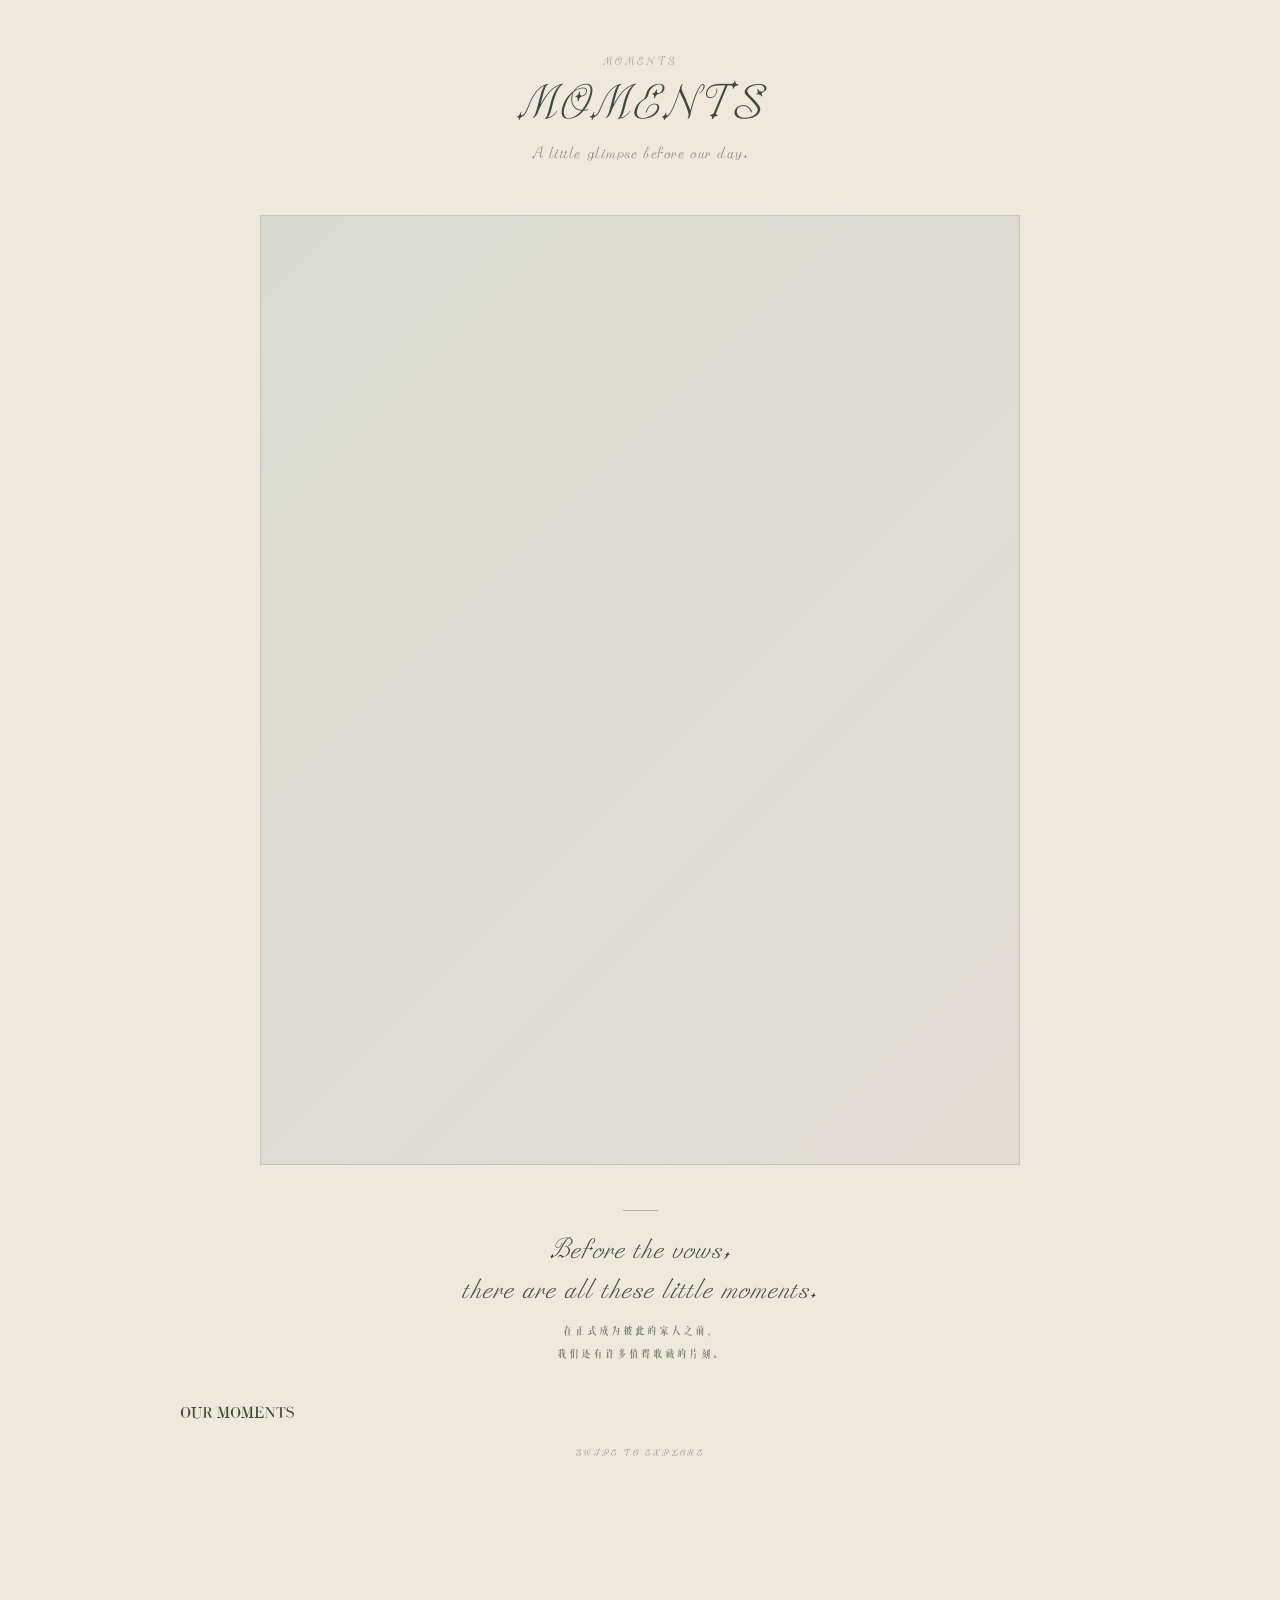
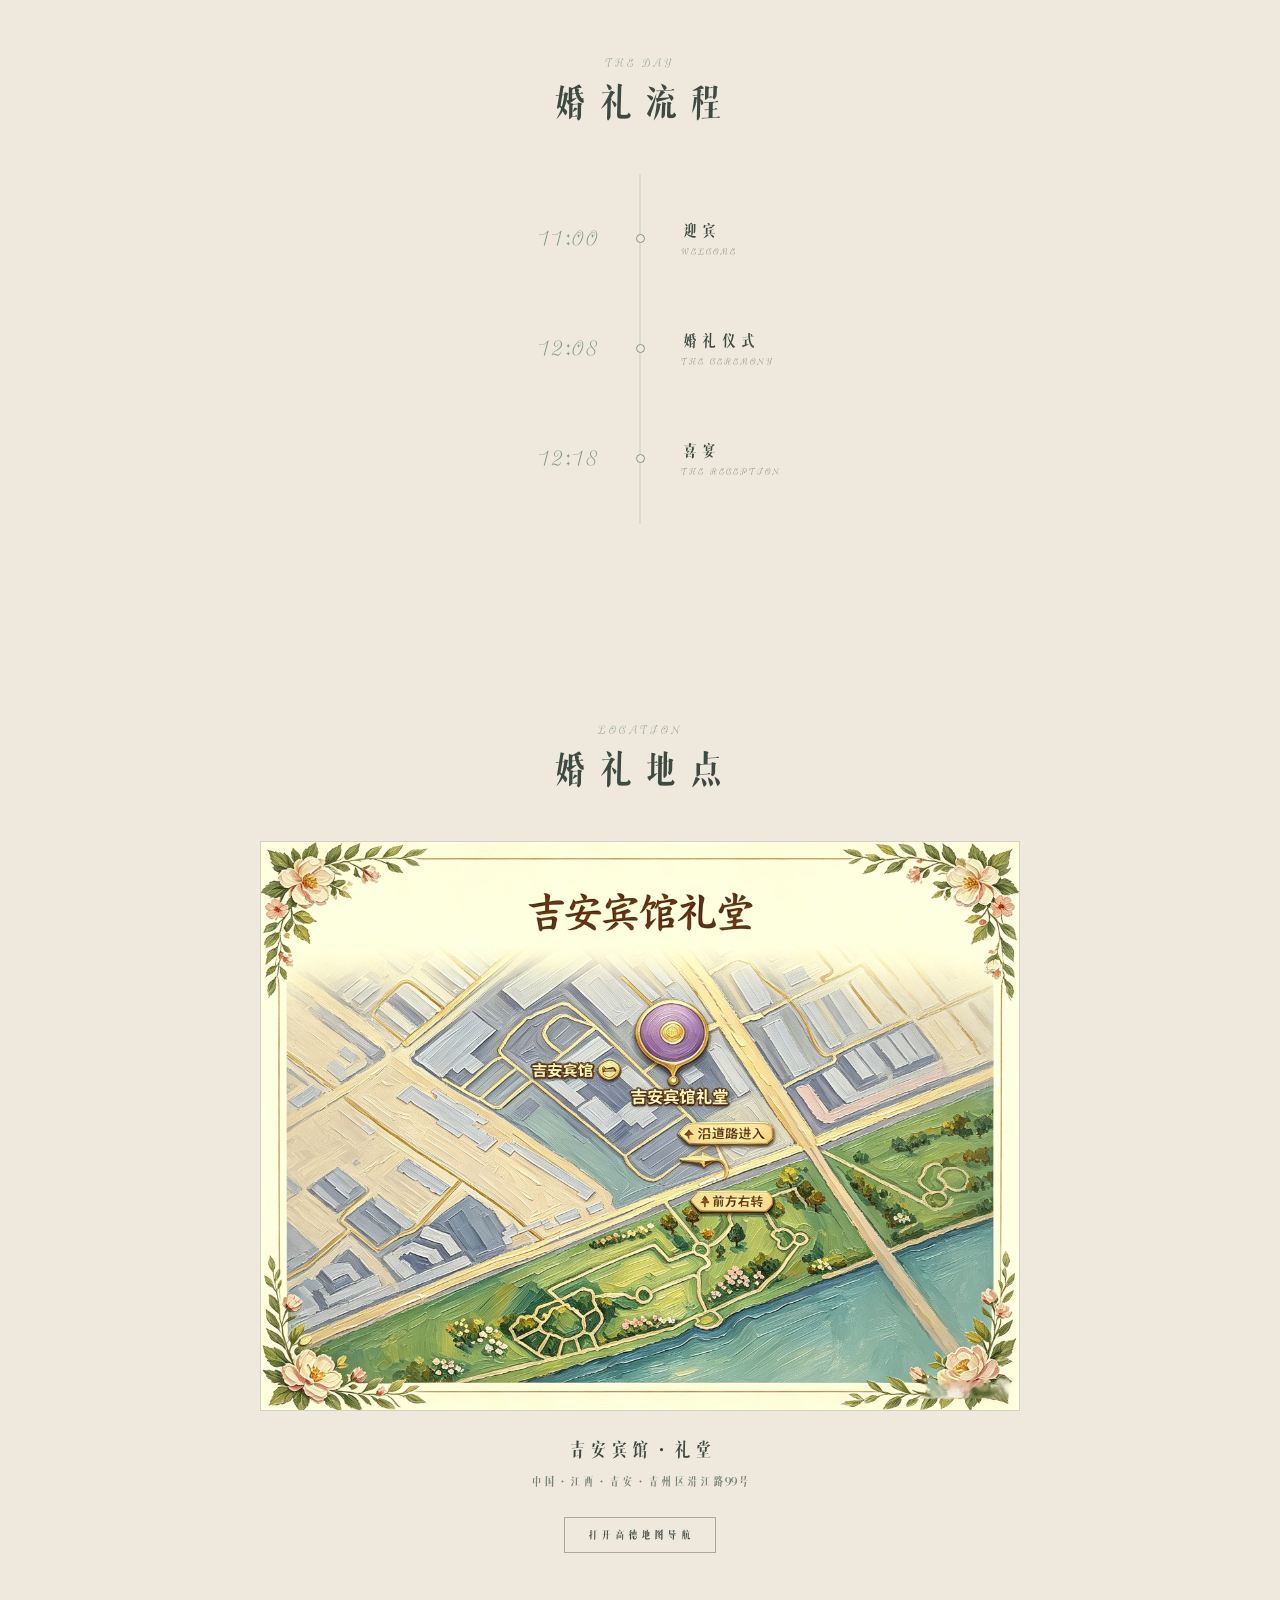
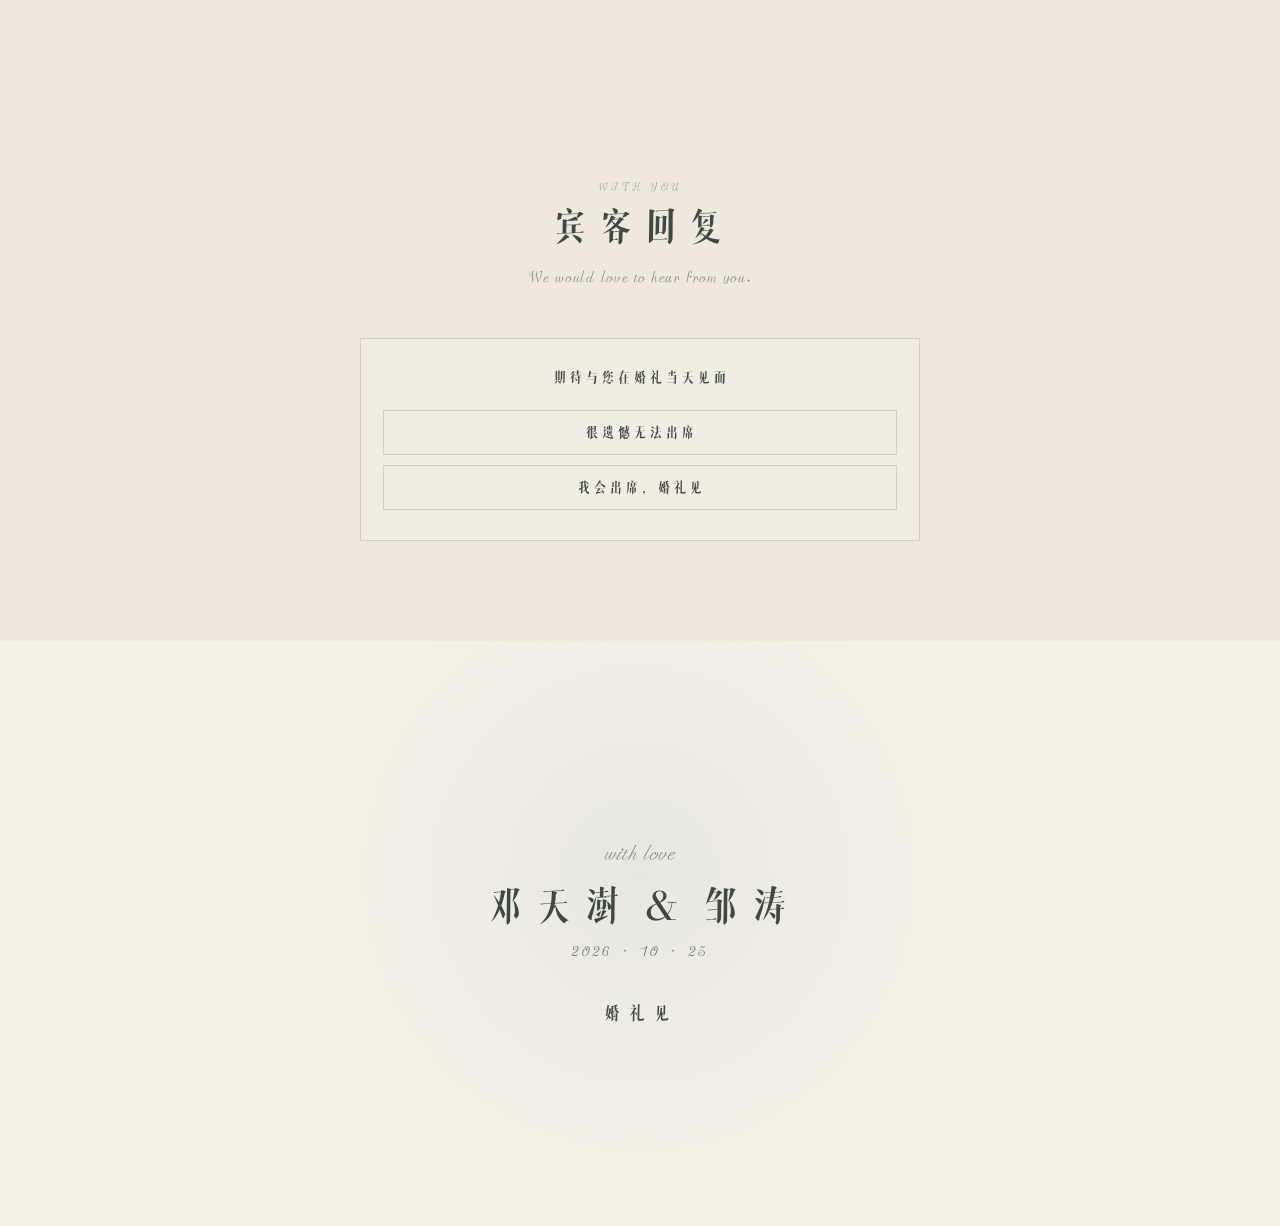
==== commit 0f15a077: "Revise index.html for wedding invitation details Updated the wedding invitation page with Chinese te" ====
--- a/public/index.html
+++ b/public/index.html
@@ -2,15 +2,17 @@
 <html lang="zh-CN">
 <head>
   <meta charset="UTF-8" />
+
   <meta
     name="viewport"
     content="width=device-width, initial-scale=1.0, viewport-fit=cover"
   />
 
   <title>TIANSHU & TAO · Wedding</title>
+
   <meta
     name="description"
-    content="TIANSHU & TAO · 2026.10.25"
+    content="邓天澍 & 邹涛 · 2026年10月25日"
   />
 
   <link rel="stylesheet" href="./style.css" />
@@ -18,42 +20,90 @@
 
 <body>
 
-  <!-- 背景音乐 -->
-  <audio id="bgMusic" loop preload="auto"></audio>
-
-  <!-- 音乐按钮 -->
-  <button id="musicControl" class="music-control" type="button" aria-label="音乐">
+  <!-- =========================
+       音乐
+  ========================== -->
+
+  <audio
+    id="bgMusic"
+    loop
+    preload="auto"
+  ></audio>
+
+  <button
+    id="musicControl"
+    class="music-control"
+    type="button"
+    aria-label="音乐控制"
+  >
     ♪
   </button>
 
-  <main>
-
-    <!-- ==================== HERO ==================== -->
-    <section class="hero section-full">
+
+  <main class="page">
+
+
+    <!-- =========================
+         HERO
+    ========================== -->
+
+    <section class="section-full hero">
 
       <div class="hero-inner">
 
         <div class="guest-name-wrap">
-          <span class="guest-label">TO</span>
-          <div id="guestName" class="guest-name">邹 小 明</div>
-        </div>
-
-        <p class="hero-subtitle">诚邀您出席</p>
+
+          <div class="guest-label">
+            FOR YOU
+          </div>
+
+          <div
+            id="guestName"
+            class="guest-name"
+          >
+            邹 小 明
+          </div>
+
+        </div>
+
+
+        <div class="hero-subtitle">
+          诚邀您出席
+        </div>
+
 
         <h1 class="couple-name">
-          邓天澍 <span>&</span> 邹涛
+          邓天澍
+          <span>&amp;</span>
+          邹涛
         </h1>
 
-        <p class="couple-en">
-          TIANSHU <span>&</span> TAO
-        </p>
+
+        <div class="couple-en">
+          TIANSHU
+          <span>&amp;</span>
+          TAO
+        </div>
+
 
         <div class="hero-date">
-          <strong>2026年10月25日</strong>
-          <span>丙午年九月十六 · 星期日</span>
-        </div>
-
-        <button id="openInvitation" class="open-button" type="button">
+
+          <strong>
+            2026年10月25日
+          </strong>
+
+          <span>
+            丙午年九月十六 · 星期日
+          </span>
+
+        </div>
+
+
+        <button
+          id="openInvitation"
+          class="open-button"
+          type="button"
+        >
           开启请柬
         </button>
 
@@ -62,22 +112,47 @@
     </section>
 
 
-    <!-- ==================== OUR DAY ==================== -->
-    <section class="section wedding-day">
+
+    <!-- =========================
+         OUR DAY
+    ========================== -->
+
+    <section
+      id="ourDay"
+      class="section our-day"
+    >
 
       <div class="section-heading">
-        <span class="eyebrow">OUR DAY</span>
-        <h2>我们的婚礼</h2>
-      </div>
+
+        <span class="eyebrow">
+          OUR DAY
+        </span>
+
+        <h2>
+          我们的婚礼
+        </h2>
+
+      </div>
+
 
       <div class="calendar-card">
 
         <div class="calendar-top">
-          <span>OCTOBER</span>
-          <strong>2026</strong>
-        </div>
-
+
+          <span>
+            OCTOBER
+          </span>
+
+          <strong>
+            2026
+          </strong>
+
+        </div>
+
+
+        <!-- 星期一开始 -->
         <div class="calendar-week">
+
           <span>MON</span>
           <span>TUE</span>
           <span>WED</span>
@@ -85,94 +160,83 @@
           <span>FRI</span>
           <span>SAT</span>
           <span>SUN</span>
-        </div>
-
-        <div class="calendar-grid">
-          <span></span>
-          <span></span>
-          <span></span>
-
-          <span>1</span>
-          <span>2</span>
-          <span>3</span>
-          <span>4</span>
-
-          <span>5</span>
-          <span>6</span>
-          <span>7</span>
-          <span>8</span>
-          <span>9</span>
-          <span>10</span>
-          <span>11</span>
-
-          <span>12</span>
-          <span>13</span>
-          <span>14</span>
-          <span>15</span>
-          <span>16</span>
-          <span>17</span>
-          <span>18</span>
-
-          <span>19</span>
-          <span>20</span>
-          <span>21</span>
-          <span>22</span>
-          <span>23</span>
-          <span>24</span>
-
-          <span class="calendar-special">25</span>
-
-          <span>26</span>
-          <span>27</span>
-          <span>28</span>
-          <span>29</span>
-          <span>30</span>
-          <span>31</span>
-        </div>
-
-      </div>
+
+        </div>
+
+
+        <div
+          id="calendarGrid"
+          class="calendar-grid"
+        ></div>
+
+      </div>
+
+
+      <!-- 倒计时 -->
 
       <div class="countdown-block">
-        <span class="eyebrow">COUNTDOWN</span>
-        <div id="countdown">距离我们的婚礼还有</div>
-        <strong id="countdownNumber">--</strong>
-        <span class="countdown-unit">DAYS</span>
+
+        <div>
+          距离婚礼还有
+        </div>
+
+        <span id="countdownNumber">
+          --
+        </span>
+
+        <span class="countdown-unit">
+          DAYS
+        </span>
+
       </div>
 
     </section>
 
 
-    <!-- ==================== MOMENTS ==================== -->
-    <section class="section moments-section">
+
+    <!-- =========================
+         MOMENTS
+    ========================== -->
+
+    <section
+      id="moments"
+      class="section moments-section"
+    >
 
       <div class="section-heading moments-heading">
-        <span class="eyebrow">MOMENTS</span>
-        <h2>Moments</h2>
+
+        <span class="eyebrow">
+          MOMENTS
+        </span>
+
+        <h2>
+          MOMENTS
+        </h2>
+
         <p class="section-english">
           A little glimpse before our day.
         </p>
-      </div>
-
-
-      <!-- 大图 -->
+
+      </div>
+
+
+      <!-- 主图：01 -->
+
       <div class="main-photo-frame">
 
         <img
           id="mainGalleryImage"
-          src=""
-          alt="TIANSHU & TAO"
+          src="./photos/photo-01.jpg"
+          alt="Moments"
         />
 
-        <div id="photoPlaceholder" class="photo-placeholder">
-          <span>TIANSHU & TAO</span>
-          <small>OUR MOMENTS</small>
-        </div>
-
-      </div>
-
-
-      <!-- 大图下面的句子 -->
+      </div>
+
+
+      <!-- 穿插文字 -->
+
       <div class="moments-quote">
+
         <span class="quote-line"></span>
 
         <p>
@@ -185,11 +249,11 @@
           我们还有许多值得收藏的片刻。
         </small>
 
-        <span class="quote-line"></span>
-      </div>
-
-
-      <!-- 横向缩略图 -->
+      </div>
+
+
+      <!-- 缩略图 02-10 -->
+
       <div class="photo-slider-wrap">
 
         <button
@@ -201,11 +265,12 @@
           ‹
         </button>
 
-        <div id="photoScroll" class="photo-scroll">
-
-          <!-- JS 会自动生成缩略图 -->
-
-        </div>
+
+        <div
+          id="photoScroll"
+          class="photo-scroll"
+        ></div>
+
 
         <button
           id="photoNext"
@@ -220,58 +285,103 @@
 
 
       <div class="photo-hint">
-        <span>SWIPE TO EXPLORE</span>
+        SWIPE TO EXPLORE
       </div>
 
     </section>
 
 
-    <!-- ==================== SCHEDULE ==================== -->
-    <section class="section schedule-section">
+
+    <!-- =========================
+         婚礼流程
+    ========================== -->
+
+    <section
+      id="schedule"
+      class="section schedule-section"
+    >
 
       <div class="section-heading">
-        <span class="eyebrow">THE DAY</span>
-        <h2>婚礼流程</h2>
-        <p class="section-english">
-          One day, three little moments.
-        </p>
-      </div>
+
+        <span class="eyebrow">
+          THE DAY
+        </span>
+
+        <h2>
+          婚礼流程
+        </h2>
+
+      </div>
+
 
       <div class="schedule">
 
         <div class="schedule-item">
-          <div class="schedule-time">11:00</div>
+
+          <div class="schedule-time">
+            11:00
+          </div>
 
           <div class="schedule-dot"></div>
 
           <div class="schedule-content">
-            <strong>迎宾</strong>
-            <span>WELCOME</span>
-          </div>
+
+            <strong>
+              迎宾
+            </strong>
+
+            <span>
+              WELCOME
+            </span>
+
+          </div>
+
         </div>
 
 
         <div class="schedule-item">
-          <div class="schedule-time">12:08</div>
+
+          <div class="schedule-time">
+            12:08
+          </div>
 
           <div class="schedule-dot"></div>
 
           <div class="schedule-content">
-            <strong>婚礼仪式</strong>
-            <span>THE CEREMONY</span>
-          </div>
+
+            <strong>
+              婚礼仪式
+            </strong>
+
+            <span>
+              THE CEREMONY
+            </span>
+
+          </div>
+
         </div>
 
 
         <div class="schedule-item">
-          <div class="schedule-time">12:18</div>
+
+          <div class="schedule-time">
+            12:18
+          </div>
 
           <div class="schedule-dot"></div>
 
           <div class="schedule-content">
-            <strong>喜宴</strong>
-            <span>THE RECEPTION</span>
-          </div>
+
+            <strong>
+              喜宴
+            </strong>
+
+            <span>
+              THE RECEPTION
+            </span>
+
+          </div>
+
         </div>
 
       </div>
@@ -279,43 +389,57 @@
     </section>
 
 
-    <!-- ==================== LOCATION ==================== -->
-    <section class="section location-section">
+
+    <!-- =========================
+         婚礼地点
+    ========================== -->
+
+    <section
+      id="location"
+      class="section location-section"
+    >
 
       <div class="section-heading">
-        <span class="eyebrow">LOCATION</span>
-        <h2>婚礼地点</h2>
-      </div>
+
+        <span class="eyebrow">
+          LOCATION
+        </span>
+
+        <h2>
+          婚礼地点
+        </h2>
+
+      </div>
+
 
       <div class="location-card">
 
-        <a
-          id="mapImageLink"
-          class="location-map"
-          href="#"
-          target="_blank"
-          rel="noopener noreferrer"
-        >
+        <div class="location-map">
+
           <img
             src="./location-map.jpg"
-            alt="婚礼地点地图"
+            alt="吉安宾馆婚礼地点地图"
           />
-        </a>
+
+        </div>
+
 
         <div class="location-info">
 
-          <h3>吉安宾馆·礼堂</h3>
+          <h3>
+            吉安宾馆·礼堂
+          </h3>
 
           <p>
             中国·江西·吉安·吉州区沿江路99号
           </p>
 
+
           <a
-            id="mapButton"
             class="map-button"
-            href="#"
+            href="https://surl.amap.com/1qtd9gB5ti"
             target="_blank"
-            rel="noopener noreferrer"
+            rel="noopener"
           >
             打开高德地图导航
           </a>
@@ -327,39 +451,57 @@
     </section>
 
 
-    <!-- ==================== REPLY ==================== -->
-    <section class="section reply-section">
+
+    <!-- =========================
+         宾客回复
+    ========================== -->
+
+    <section
+      id="reply"
+      class="section reply-section"
+    >
 
       <div class="section-heading">
-        <span class="eyebrow">WITH YOU</span>
-        <h2>宾客回复</h2>
+
+        <span class="eyebrow">
+          WITH YOU
+        </span>
+
+        <h2>
+          宾客回复
+        </h2>
+
         <p class="section-english">
           We would love to hear from you.
         </p>
+
       </div>
 
 
       <div class="reply-card">
 
+
         <p class="reply-question">
-          是否能够来到我们的婚礼？
+          期待与您在婚礼当天见面
         </p>
 
 
+        <!-- 出席选择 -->
+
         <div class="attendance-options">
 
           <button
+            type="button"
             class="attendance-button"
             data-attendance="no"
-            type="button"
           >
             很遗憾无法出席
           </button>
 
           <button
+            type="button"
             class="attendance-button"
             data-attendance="yes"
-            type="button"
           >
             我会出席，婚礼见
           </button>
@@ -367,10 +509,21 @@
         </div>
 
 
-        <div id="stayFields" class="stay-fields hidden">
+        <!-- 出席后才出现 -->
+
+        <div
+          id="stayFields"
+          class="stay-fields hidden"
+        >
+
+
+          <!-- 住宿 -->
 
           <div class="form-group">
-            <label>是否需要住宿</label>
+
+            <label>
+              是否需要住宿
+            </label>
 
             <div class="small-options">
 
@@ -391,72 +544,142 @@
               </button>
 
             </div>
-          </div>
-
+
+          </div>
+
+
+          <!-- 人数 -->
 
           <div class="form-group">
-            <label for="peopleCount">几个人入住</label>
+
+            <label for="guestCount">
+              几个人参加
+            </label>
+
+            <select id="guestCount">
+
+              <option value="1">
+                1人
+              </option>
+
+              <option value="2">
+                2人
+              </option>
+
+              <option value="3">
+                3人
+              </option>
+
+              <option value="4">
+                4人
+              </option>
+
+              <option value="5">
+                5人
+              </option>
+
+            </select>
+
+          </div>
+
+
+          <!-- 日期 -->
+
+          <div class="form-group">
+
+            <label>
+              入住日期
+            </label>
 
             <input
-              id="peopleCount"
-              type="number"
-              min="1"
-              max="20"
-              placeholder="请输入人数"
+              id="checkIn"
+              type="date"
             />
-          </div>
-
-
-          <div class="date-row">
-
-            <div class="form-group">
-              <label for="checkIn">入住日期</label>
-
-              <input
-                id="checkIn"
-                type="date"
-              />
-            </div>
-
-            <div class="form-group">
-              <label for="checkOut">退房日期</label>
-
-              <input
-                id="checkOut"
-                type="date"
-              />
-            </div>
-
-          </div>
-
-        </div>
-
-
-        <div class="form-group message-group">
-
-          <label for="guestMessage">
-            想对我们说
-          </label>
-
-          <textarea
-            id="guestMessage"
-            rows="4"
-            placeholder="写一句祝福吧……"
-          ></textarea>
-
-        </div>
-
-
-        <button
-          id="submitReply"
-          class="submit-button"
-          type="button"
+
+          </div>
+
+
+          <div class="form-group">
+
+            <label>
+              退房日期
+            </label>
+
+            <input
+              id="checkOut"
+              type="date"
+            />
+
+          </div>
+
+
+          <!-- 想说的话 -->
+
+          <div class="form-group">
+
+            <label for="message">
+              想对我们说的话
+            </label>
+
+            <textarea
+              id="message"
+              rows="4"
+              placeholder="写下你想对我们说的话……"
+            ></textarea>
+
+          </div>
+
+
+          <button
+            id="replySubmit"
+            class="submit-button"
+            type="button"
+          >
+            送出祝福
+          </button>
+
+        </div>
+
+
+        <!-- 不出席也可以留言 -->
+
+        <div
+          id="absenceMessage"
+          class="hidden"
         >
-          送出祝福
-        </button>
-
-        <p id="replySuccess" class="reply-success hidden">
-          谢谢你的回复，我们婚礼见。
+
+          <div class="form-group">
+
+            <label for="absenceText">
+              想对我们说的话
+            </label>
+
+            <textarea
+              id="absenceText"
+              rows="4"
+              placeholder="虽然不能到场，也把祝福留下吧……"
+            ></textarea>
+
+          </div>
+
+
+          <button
+            id="absenceSubmit"
+            class="submit-button"
+            type="button"
+          >
+            送出祝福
+          </button>
+
+        </div>
+
+
+        <p
+          id="replySuccess"
+          class="reply-success hidden"
+        >
+          收到你的回复了。<br />
+          婚礼见。
         </p>
 
       </div>
@@ -464,12 +687,18 @@
     </section>
 
 
-    <!-- ==================== FINAL ==================== -->
+
+    <!-- =========================
+         FINAL
+    ========================== -->
+
     <section class="final-section">
 
       <div class="final-inner">
 
-        <span>with love</span>
+        <span>
+          with love
+        </span>
 
         <h2>
           邓天澍 &amp; 邹涛
@@ -487,7 +716,9 @@
 
     </section>
 
+
   </main>
+
 
   <script src="./app.js"></script>
 
--- a/public/style.css
+++ b/public/style.css
@@ -1,37 +1,45 @@
+/* =====================================================
+   FONT
+   English → FZVDLGTMCJW-L.TTF
+   Chinese → FZZiLSJW-B.TTF
+===================================================== */
+
 @font-face {
   font-family: "WeddingEnglish";
   src: url("./FZVDLGTMCJW-L.TTF") format("truetype");
+  font-weight: 400;
+  font-style: normal;
   font-display: swap;
 }
 
 @font-face {
   font-family: "WeddingChinese";
   src: url("./FZZiLSJW-B.TTF") format("truetype");
+  font-weight: 400;
+  font-style: normal;
   font-display: swap;
 }
 
 
-/* =========================
-   基础
-========================= */
+/* =====================================================
+   VARIABLES
+===================================================== */
 
 :root {
   --paper: #eee9dc;
   --paper-light: #f5f1e7;
-
   --ink: #3e4941;
-  --ink-soft: #68746c;
-
+  --muted: #788078;
   --sage: #82978a;
-  --sage-dark: #657b6e;
-
   --blue: #91aab0;
   --lavender: #aaa7bb;
-
-  --line: rgba(74, 88, 78, 0.18);
-
-  --white-paper: rgba(255, 253, 246, 0.68);
-}
+  --line: rgba(62, 73, 65, 0.18);
+}
+
+
+/* =====================================================
+   RESET
+===================================================== */
 
 * {
   box-sizing: border-box;
@@ -43,795 +51,586 @@
 
 body {
   margin: 0;
-  padding: 0;
-
+  background: var(--paper);
   color: var(--ink);
 
-  background:
-    radial-gradient(
-      circle at 20% 10%,
-      rgba(143, 160, 148, 0.12),
-      transparent 32%
-    ),
-    radial-gradient(
-      circle at 85% 35%,
-      rgba(158, 166, 192, 0.10),
-      transparent 30%
-    ),
-    linear-gradient(
-      135deg,
-      #eee9dc 0%,
-      #f3eee3 48%,
-      #ebe7da 100%
-    );
-
+  /* 中文默认字体 */
   font-family:
     "WeddingChinese",
     "Songti SC",
     "STSong",
-    "SimSun",
     serif;
 
-  -webkit-font-smoothing: antialiased;
-
   overflow-x: hidden;
 }
-
-
-/* 纸张纤维感 */
 
 body::before {
   content: "";
-
   position: fixed;
-
   inset: 0;
-
   pointer-events: none;
-
-  opacity: 0.18;
+  opacity: 0.14;
+  z-index: 50;
 
   background-image:
     repeating-linear-gradient(
       0deg,
-      rgba(70, 80, 70, 0.025) 0px,
-      rgba(70, 80, 70, 0.025) 1px,
+      rgba(255,255,255,0.22) 0,
+      rgba(255,255,255,0.22) 1px,
       transparent 1px,
       transparent 4px
-    ),
-    repeating-linear-gradient(
-      90deg,
-      rgba(255, 255, 255, 0.035) 0px,
-      rgba(255, 255, 255, 0.035) 1px,
-      transparent 1px,
-      transparent 5px
     );
-
-  z-index: 100;
-}
-
-
-/* =========================
-   通用
-========================= */
-
-main {
-  width: 100%;
-}
+}
+
+button,
+input,
+textarea {
+  font: inherit;
+}
+
+button {
+  color: inherit;
+}
+
+img {
+  display: block;
+  max-width: 100%;
+}
+
+
+/* =====================================================
+   COMMON
+===================================================== */
 
 .section {
-  width: min(100%, 720px);
-
+  width: min(100%, 920px);
   margin: 0 auto;
-
-  padding:
-    100px 22px;
+  padding: 100px 22px;
 }
 
 .section-heading {
   text-align: center;
-
   margin-bottom: 48px;
 }
 
-.section-eyebrow {
+.eyebrow {
   display: block;
-
-  margin-bottom: 10px;
+  margin-bottom: 12px;
+
+  /* 英文 */
+  font-family: "WeddingEnglish", serif;
+
+  font-size: 10px;
+  letter-spacing: 0.3em;
 
   color: var(--sage);
-
-  font-family:
-    WeddingEnglish,
-    Georgia,
-    serif;
-
-  font-size: 11px;
-
-  letter-spacing: 0.24em;
-
-  text-transform: uppercase;
 }
 
 .section-heading h2 {
   margin: 0;
 
-  color: var(--ink);
-
-  font-size: 29px;
-
-  font-weight: 500;
-
-  letter-spacing: 0.12em;
-}
-
-.section-description {
-  margin:
-    18px auto
-    0;
-
-  color: var(--ink-soft);
-
-  font-size: 13px;
-
-  line-height: 2;
-}
-
-
-/* =========================
-   音乐
-========================= */
+  /* 中文 */
+  font-family: "WeddingChinese", serif;
+
+  font-size: clamp(28px, 6vw, 42px);
+  font-weight: 400;
+  letter-spacing: 0.08em;
+}
+
+.section-english {
+  margin: 14px auto 0;
+  max-width: 500px;
+
+  /* 英文 */
+  font-family: "WeddingEnglish", serif;
+
+  color: var(--muted);
+  font-size: 14px;
+  line-height: 1.9;
+  letter-spacing: 0.04em;
+}
+
+
+/* =====================================================
+   MUSIC
+===================================================== */
 
 .music-control {
   position: fixed;
-
   top: 18px;
   right: 18px;
-
-  width: 36px;
-  height: 36px;
-
-  border:
-    1px solid
-    rgba(67, 81, 71, 0.25);
-
+  z-index: 100;
+
+  width: 38px;
+  height: 38px;
+
+  border: 1px solid rgba(62, 73, 65, 0.35);
   border-radius: 50%;
 
-  background:
-    rgba(247, 243, 233, 0.72);
-
-  color: var(--ink);
-
-  font-family:
-    Georgia,
-    serif;
-
-  font-size: 17px;
+  background: rgba(245, 241, 231, 0.82);
 
   cursor: pointer;
 
-  z-index: 200;
-
-  backdrop-filter: blur(8px);
-
-  transition:
-    transform 0.25s ease,
-    background 0.25s ease;
-}
-
-.music-control.playing {
-  transform: rotate(15deg);
-
-  background:
-    rgba(226, 232, 221, 0.85);
-}
-
-
-/* =========================
-   首页
-========================= */
+  /* 英文/符号 */
+  font-family: "WeddingEnglish", serif;
+
+  font-size: 18px;
+}
+
+
+/* =====================================================
+   HERO
+===================================================== */
+
+.section-full {
+  min-height: 100svh;
+
+  width: 100%;
+
+  display: flex;
+  align-items: center;
+  justify-content: center;
+}
 
 .hero {
   position: relative;
 
-  min-height: 100svh;
-
-  display: flex;
-
-  justify-content: center;
-
-  align-items: center;
-
-  padding:
-    85px 22px
-    70px;
+  background:
+    radial-gradient(
+      circle at 30% 30%,
+      rgba(170, 167, 187, 0.18),
+      transparent 32%
+    ),
+    radial-gradient(
+      circle at 70% 65%,
+      rgba(145, 170, 176, 0.16),
+      transparent 32%
+    ),
+    var(--paper);
 }
 
 .hero-inner {
-  width: min(100%, 570px);
+  width: 100%;
+  padding: 70px 24px;
 
   text-align: center;
 }
-
-
-/* =========================
-   宾客姓名
-========================= */
 
 .guest-name-wrap {
   display: inline-flex;
-
   flex-direction: column;
-
   align-items: center;
 
-  justify-content: center;
-
-  min-width: 145px;
-
-  padding:
-    13px 23px
-    12px;
-
-  border-top:
-    1px solid
-    rgba(91, 106, 96, 0.24);
-
-  border-bottom:
-    1px solid
-    rgba(91, 106, 96, 0.24);
-
-  position: relative;
-}
-
-
-/*
-  两边的小短线，让它有一点
-  “这封请柬是给你的”的感觉
-*/
-
-.guest-name-wrap::before,
-.guest-name-wrap::after {
-  content: "";
-
-  position: absolute;
-
-  top: 50%;
-
-  width: 18px;
-
-  height: 1px;
-
-  background:
-    rgba(91, 106, 96, 0.25);
-}
-
-.guest-name-wrap::before {
-  right: 100%;
-
-  margin-right: 9px;
-}
-
-.guest-name-wrap::after {
-  left: 100%;
-
-  margin-left: 9px;
-}
-
-
-.guest-name-label {
-  margin-bottom: 5px;
+  min-width: 135px;
+
+  padding: 11px 22px 12px;
+
+  border-top: 1px solid var(--line);
+  border-bottom: 1px solid var(--line);
+}
+
+.guest-label {
+  margin-bottom: 7px;
+
+  /* 英文 */
+  font-family: "WeddingEnglish", serif;
+
+  font-size: 9px;
+  letter-spacing: 0.35em;
+
+  color: var(--muted);
+}
+
+.guest-name {
+  /* 中文 */
+  font-family: "WeddingChinese", serif;
+
+  font-size: clamp(30px, 7vw, 42px);
+  line-height: 1.2;
+  letter-spacing: 0.08em;
+}
+
+.hero-subtitle {
+  margin: 28px 0 25px;
+
+  /* 中文 */
+  font-family: "WeddingChinese", serif;
+
+  font-size: 17px;
+  letter-spacing: 0.18em;
+}
+
+.couple-name {
+  margin: 0;
+
+  /* 中文 */
+  font-family: "WeddingChinese", serif;
+
+  font-size: clamp(34px, 8vw, 52px);
+  font-weight: 400;
+
+  letter-spacing: 0.1em;
+}
+
+.couple-name span {
+  padding: 0 8px;
 
   color: var(--sage);
 
-  font-family:
-    WeddingEnglish,
-    Georgia,
-    serif;
-
-  font-size: 8px;
-
-  letter-spacing: 0.28em;
-}
-
-
-.guest-name {
-  color: var(--ink);
-
-  /*
-    比之前小很多。
-    但依然明显大于普通说明文字。
-  */
-
-  font-size: clamp(32px, 8vw, 43px);
-
-  line-height: 1.2;
-
-  font-weight: 500;
-
-  letter-spacing: 0.13em;
-
-  margin-left: 0.13em;
-}
-
-
-/* =========================
-   邀请语
-========================= */
-
-.hero-subtitle {
-  margin-top: 30px;
-
-  color: var(--ink-soft);
-
-  font-size: 17px;
-
-  letter-spacing: 0.18em;
-}
-
-
-/* =========================
-   新人名字
-========================= */
-
-.couple-name {
-  display: flex;
-
-  justify-content: center;
-
-  align-items: center;
-
-  gap: 11px;
-
-  margin-top: 28px;
-
-  color: var(--ink);
-
-  /*
-    这里明显放大。
-    新人是首页真正的主角。
-  */
-
-  font-size: clamp(31px, 8.2vw, 42px);
-
-  font-weight: 500;
-
-  line-height: 1.2;
-
-  letter-spacing: 0.12em;
-
-  margin-left: 0.12em;
-}
-
-.couple-amp {
+  /* 英文符号 */
+  font-family: "WeddingEnglish", serif;
+
+  font-size: 0.65em;
+}
+
+.couple-en {
+  margin: 12px 0 27px;
+
+  /* 英文 */
+  font-family: "WeddingEnglish", serif;
+
+  font-size: clamp(17px, 4vw, 22px);
+  letter-spacing: 0.25em;
+}
+
+.couple-en span {
+  padding: 0 5px;
   color: var(--sage);
-
-  font-family:
-    Georgia,
-    serif;
-
-  font-size: 30px;
-
-  font-weight: normal;
-}
-
-.couple-en {
-  margin-top: 8px;
-
-  color: var(--sage-dark);
-
-  font-family:
-    WeddingEnglish,
-    Georgia,
-    serif;
-
-  /*
-    中文名字约 2/3
-  */
-
-  font-size: clamp(17px, 4.2vw, 23px);
-
-  letter-spacing: 0.16em;
-}
-
-
-/* =========================
-   日期
-========================= */
+}
 
 .hero-date {
   display: flex;
-
   flex-direction: column;
-
-  gap: 7px;
-
-  margin-top: 27px;
-
-  color: var(--ink-soft);
-
+  gap: 8px;
+
+  /* 中文 */
+  font-family: "WeddingChinese", serif;
+
+  font-size: 14px;
+  line-height: 1.6;
+}
+
+.hero-date strong {
+  font-size: 16px;
+  font-weight: 400;
+  letter-spacing: 0.08em;
+}
+
+.hero-date span {
+  color: var(--muted);
+}
+
+.open-button {
+  margin-top: 40px;
+
+  padding: 11px 30px;
+
+  border: 1px solid rgba(62, 73, 65, 0.45);
+  background: transparent;
+
+  /* 中文 */
+  font-family: "WeddingChinese", serif;
+
+  letter-spacing: 0.14em;
   font-size: 13px;
 
-  letter-spacing: 0.08em;
-}
-
-.hero-date strong {
-  color: var(--ink);
-
-  font-size: 16px;
-
-  font-weight: 500;
-}
-
-
-/* =========================
-   开启请柬
-========================= */
-
-.open-invitation {
-  display: inline-flex;
-
-  align-items: center;
-
-  justify-content: center;
-
-  margin-top: 43px;
-
-  padding:
-    10px 27px;
-
-  border:
-    1px solid
-    rgba(65, 79, 69, 0.42);
-
-  border-radius: 2px;
-
-  background:
-    rgba(250, 247, 238, 0.38);
-
-  color: var(--ink);
-
-  font-family:
-    inherit;
-
-  font-size: 13px;
-
-  letter-spacing: 0.15em;
-
   cursor: pointer;
-
-  transition:
-    background 0.25s ease,
-    transform 0.25s ease;
-}
-
-.open-invitation:active {
-  transform: scale(0.97);
-
-  background:
-    rgba(216, 225, 215, 0.55);
-}
-
-
-/* =========================
-   日历
-========================= */
-
-.wedding-day {
-  padding-top: 110px;
-}
+}
+
+
+/* =====================================================
+   CALENDAR
+===================================================== */
 
 .calendar-card {
-  width: 100%;
-
-  padding:
-    34px 20px
-    30px;
-
-  background:
-    rgba(255, 253, 246, 0.44);
-
-  border:
-    1px solid
-    rgba(76, 90, 80, 0.12);
-
-  box-shadow:
-    0 16px 40px
-    rgba(70, 82, 73, 0.06);
-}
-
-.calendar-title {
+  max-width: 500px;
+  margin: 0 auto;
+
+  padding: 28px 20px;
+
+  background: rgba(255,255,255,0.22);
+
+  border: 1px solid var(--line);
+}
+
+.calendar-top {
   display: flex;
-
-  justify-content: center;
-
   align-items: baseline;
-
-  gap: 9px;
-
-  margin-bottom: 30px;
-
-  color: var(--ink);
-}
-
-.calendar-title span {
-  font-size: 15px;
-
-  letter-spacing: 0.12em;
-}
-
-.calendar-title strong {
-  font-size: 27px;
-
-  font-weight: 500;
-
-  letter-spacing: 0.1em;
+  justify-content: space-between;
+
+  padding-bottom: 18px;
+
+  border-bottom: 1px solid var(--line);
+
+  /* 英文 */
+  font-family: "WeddingEnglish", serif;
+}
+
+.calendar-top span {
+  font-size: 12px;
+  letter-spacing: 0.25em;
+}
+
+.calendar-top strong {
+  font-size: 18px;
+  font-weight: 400;
 }
 
 .calendar-week,
 .calendar-grid {
   display: grid;
-
-  grid-template-columns:
-    repeat(7, minmax(0, 1fr));
+  grid-template-columns: repeat(7, 1fr);
 
   text-align: center;
 }
 
 .calendar-week {
-  margin-bottom: 14px;
-
-  color: var(--sage-dark);
-
-  font-size: 12px;
+  padding: 18px 0 12px;
+
+  /* 英文 */
+  font-family: "WeddingEnglish", serif;
+
+  font-size: 8px;
+  letter-spacing: 0.08em;
+
+  color: var(--muted);
 }
 
 .calendar-grid {
   row-gap: 13px;
 
-  color: var(--ink-soft);
-
-  font-family:
-    Georgia,
-    "Times New Roman",
-    serif;
+  /* 数字使用英文数字字体 */
+  font-family: "WeddingEnglish", serif;
+
+  font-size: 13px;
+}
+
+.calendar-special {
+  position: relative;
+
+  width: 28px;
+  height: 28px;
+
+  margin: -7px auto 0;
+
+  display: flex;
+  align-items: center;
+  justify-content: center;
+
+  border: 1px solid var(--sage);
+  border-radius: 50%;
+}
+
+
+/* =====================================================
+   COUNTDOWN
+===================================================== */
+
+.countdown-block {
+  margin-top: 65px;
+  text-align: center;
+}
+
+.countdown-block > div {
+  margin: 12px 0;
+
+  /* 中文 */
+  font-family: "WeddingChinese", serif;
 
   font-size: 14px;
-}
-
-.calendar-grid span {
+  color: var(--muted);
+}
+
+#countdownNumber {
+  display: block;
+
+  /* 英文数字 */
+  font-family: "WeddingEnglish", serif;
+
+  font-size: clamp(54px, 14vw, 90px);
+  font-weight: 300;
+  line-height: 1;
+
+  color: var(--sage);
+}
+
+.countdown-unit {
+  display: block;
+
+  margin-top: 10px;
+
+  /* 英文 */
+  font-family: "WeddingEnglish", serif;
+
+  font-size: 9px;
+  letter-spacing: 0.35em;
+}
+
+
+/* =====================================================
+   MOMENTS
+===================================================== */
+
+.moments-section {
+  width: 100%;
+  max-width: 1100px;
+
+  padding-left: 0;
+  padding-right: 0;
+
+  overflow: hidden;
+}
+
+.moments-heading {
+  padding: 0 22px;
+}
+
+.moments-heading h2 {
+  /* 英文 */
+  font-family: "WeddingEnglish", serif;
+
+  font-style: italic;
+  letter-spacing: 0.05em;
+}
+
+
+/* 大图 */
+
+.main-photo-frame {
   position: relative;
 
-  min-height: 28px;
-
-  display: flex;
-
-  align-items: center;
-
-  justify-content: center;
-}
-
-.calendar-grid .empty {
-  visibility: hidden;
-}
-
-.calendar-grid .wedding-day-number {
-  width: 32px;
-  height: 32px;
-
-  min-height: 32px;
-
-  margin:
-    -2px auto
-    0;
-
-  border-radius: 50%;
-
-  background:
-    var(--sage);
-
-  color: #fff;
-
-  box-shadow:
-    0 4px 14px
-    rgba(90, 110, 96, 0.22);
-}
-
-
-/* =========================
-   倒计时
-========================= */
-
-.countdown-area {
-  margin-top: 52px;
-
-  text-align: center;
-}
-
-.countdown-title {
-  color: var(--ink-soft);
-
-  font-size: 14px;
-
-  letter-spacing: 0.18em;
-}
-
-.countdown {
-  display: grid;
-
-  grid-template-columns:
-    repeat(4, 1fr);
-
-  max-width: 410px;
-
-  margin:
-    25px auto
-    0;
-}
-
-.countdown-item {
-  display: flex;
-
-  flex-direction: column;
-
-  gap: 6px;
-
-  border-right:
-    1px solid
-    var(--line);
-}
-
-.countdown-item:last-child {
-  border-right: none;
-}
-
-.countdown-item strong {
-  color: var(--ink);
-
-  font-family:
-    Georgia,
-    serif;
-
-  font-size: 31px;
-
-  font-weight: 400;
-
-  line-height: 1;
-}
-
-.countdown-item span {
-  color: var(--ink-soft);
-
-  font-size: 11px;
-}
-
-
-/* =========================
-   婚礼照片
-========================= */
-
-.photo-section {
-  overflow: hidden;
-}
-
-.main-photo-frame {
-  width: 100%;
-}
-
-.main-gallery-image {
-  aspect-ratio: 1 / 1.12;
-}
-
-.photo-placeholder {
-  position: relative;
-
-  width: 100%;
+  width: min(88vw, 760px);
+
+  margin: 0 auto;
+
+  aspect-ratio: 4 / 5;
 
   overflow: hidden;
 
   background:
     linear-gradient(
-      145deg,
-      rgba(148, 169, 156, 0.18),
-      rgba(155, 170, 184, 0.18),
-      rgba(181, 173, 194, 0.16)
+      135deg,
+      rgba(145,170,176,0.22),
+      rgba(170,167,187,0.18)
     );
 
-  border:
-    1px solid
-    rgba(72, 87, 77, 0.13);
-
-  box-shadow:
-    0 18px 50px
-    rgba(73, 83, 74, 0.10);
+  border: 1px solid rgba(62,73,65,0.15);
+}
+
+.main-photo-frame img {
+  width: 100%;
+  height: 100%;
+
+  object-fit: cover;
+}
+
+.photo-placeholder {
+  position: absolute;
+  inset: 0;
+
+  display: flex;
+  flex-direction: column;
+  align-items: center;
+  justify-content: center;
+
+  text-align: center;
+
+  background:
+    radial-gradient(
+      circle at 40% 35%,
+      rgba(255,255,255,0.55),
+      transparent 35%
+    ),
+    rgba(238,233,220,0.5);
 }
 
 .photo-placeholder span {
-  position: absolute;
-
-  top: 50%;
-  left: 50%;
-
-  transform:
-    translate(-50%, -50%);
-
-  color:
-    rgba(62, 73, 65, 0.55);
-
-  font-size: 14px;
-
-  letter-spacing: 0.12em;
-
-  white-space: nowrap;
-}
-
-.photo-caption {
+  /* 英文 */
+  font-family: "WeddingEnglish", serif;
+
+  font-size: 24px;
+  letter-spacing: 0.25em;
+}
+
+.photo-placeholder small {
+  margin-top: 12px;
+
+  /* 英文 */
+  font-family: "WeddingEnglish", serif;
+
+  font-size: 9px;
+  letter-spacing: 0.35em;
+
+  color: var(--muted);
+}
+
+
+/* 文字 */
+
+.moments-quote {
   display: flex;
-
-  align-items: baseline;
-
-  justify-content: space-between;
-
-  padding:
-    17px 3px
-    21px;
-
-  border-bottom:
-    1px solid
-    var(--line);
-}
-
-.photo-caption span {
-  color: var(--ink);
-
-  font-size: 17px;
-
-  letter-spacing: 0.12em;
-}
-
-.photo-caption small {
-  color: var(--sage-dark);
-
-  font-family:
-    WeddingEnglish,
-    Georgia,
-    serif;
-
-  font-size: 11px;
-
-  letter-spacing: 0.1em;
-}
-
-
-/* 横向滚动 */
-
-.photo-scroll-wrap {
+  flex-direction: column;
+  align-items: center;
+
+  margin: 45px auto 38px;
+
+  text-align: center;
+}
+
+.quote-line {
+  width: 35px;
+  height: 1px;
+
+  background: var(--sage);
+
+  opacity: 0.6;
+}
+
+.moments-quote p {
+  margin: 18px 20px 10px;
+
+  /* 这里是英文句子，所以使用英文字体 */
+  font-family: "WeddingEnglish", serif;
+
+  font-size: clamp(18px, 4vw, 24px);
+  line-height: 1.7;
+
+  font-style: italic;
+}
+
+.moments-quote small {
+  /* 中文 */
+  font-family: "WeddingChinese", serif;
+
+  color: var(--muted);
+
+  font-size: 12px;
+  line-height: 1.9;
+}
+
+
+/* 缩略图 */
+
+.photo-slider-wrap {
   position: relative;
-
+  width: 100%;
+}
+
+.photo-scroll {
   display: flex;
-
-  align-items: center;
-
-  margin-top: 24px;
-}
-
-.photo-scroll {
-  width: 100%;
-
-  display: flex;
-
-  gap: 12px;
+  gap: 13px;
 
   overflow-x: auto;
-
+  overflow-y: hidden;
+
+  padding: 0 7vw 15px;
+
+  scroll-snap-type: x mandatory;
   scroll-behavior: smooth;
 
   scrollbar-width: none;
 
-  padding:
-    4px
-    4px
-    12px;
+  -webkit-overflow-scrolling: touch;
 }
 
 .photo-scroll::-webkit-scrollbar {
@@ -839,812 +638,595 @@
 }
 
 .photo-thumb {
-  flex:
-    0 0
-    66%;
-
-  aspect-ratio: 0.78 / 1;
-
-  border:
-    1px solid
-    rgba(70, 84, 74, 0.14);
+  flex: 0 0 58vw;
+
+  aspect-ratio: 4 / 5;
+
+  object-fit: cover;
+
+  scroll-snap-align: center;
+
+  border: 1px solid rgba(62,73,65,0.12);
+
+  cursor: pointer;
+
+  opacity: 0.72;
+
+  transition:
+    opacity 0.3s ease,
+    transform 0.3s ease;
+}
+
+.photo-thumb.active {
+  opacity: 1;
+
+  transform: translateY(-3px);
+}
+
+.photo-arrow {
+  position: absolute;
+
+  top: 50%;
+  z-index: 5;
+
+  width: 38px;
+  height: 38px;
+
+  border: 1px solid rgba(62,73,65,0.3);
+  border-radius: 50%;
+
+  background: rgba(245,241,231,0.8);
+
+  transform: translateY(-50%);
+
+  cursor: pointer;
+
+  /* 英文符号 */
+  font-family: "WeddingEnglish", serif;
+
+  font-size: 24px;
+  line-height: 1;
+}
+
+.photo-arrow-left {
+  left: 12px;
+}
+
+.photo-arrow-right {
+  right: 12px;
+}
+
+.photo-hint {
+  margin-top: 12px;
+
+  text-align: center;
+
+  /* 英文 */
+  font-family: "WeddingEnglish", serif;
+
+  font-size: 8px;
+  letter-spacing: 0.3em;
+
+  color: var(--muted);
+}
+
+
+/* =====================================================
+   婚礼流程
+===================================================== */
+
+.schedule-section {
+  text-align: center;
+}
+
+.schedule {
+  position: relative;
+
+  width: min(100%, 560px);
+
+  margin: 0 auto;
+
+  padding: 10px 0;
+}
+
+
+/* 正中央竖线 */
+
+.schedule::before {
+  content: "";
+
+  position: absolute;
+
+  top: 0;
+  bottom: 0;
+
+  left: 50%;
+
+  width: 1px;
+
+  background: var(--line);
+
+  transform: translateX(-50%);
+}
+
+.schedule-item {
+  position: relative;
+
+  display: grid;
+
+  grid-template-columns:
+    1fr
+    32px
+    1fr;
+
+  align-items: center;
+
+  min-height: 110px;
+}
+
+
+/* 左边时间 */
+
+.schedule-time {
+  justify-self: end;
+
+  padding-right: 25px;
+
+  /* 英文数字 */
+  font-family: "WeddingEnglish", serif;
+
+  font-size: 18px;
+
+  letter-spacing: 0.08em;
+
+  color: var(--sage);
+
+  text-align: right;
+}
+
+
+/* 中间点 */
+
+.schedule-dot {
+  position: relative;
+  z-index: 2;
+
+  width: 9px;
+  height: 9px;
+
+  margin: 0 auto;
+
+  border: 1px solid var(--sage);
+  border-radius: 50%;
+
+  background: var(--paper);
+}
+
+
+/* 右边内容 */
+
+.schedule-content {
+  justify-self: start;
+
+  padding-left: 25px;
+
+  text-align: left;
+}
+
+.schedule-content strong {
+  display: block;
+
+  /* 中文 */
+  font-family: "WeddingChinese", serif;
+
+  font-size: 18px;
+  font-weight: 400;
+
+  letter-spacing: 0.08em;
+}
+
+.schedule-content span {
+  display: block;
+
+  margin-top: 6px;
+
+  /* 英文 */
+  font-family: "WeddingEnglish", serif;
+
+  font-size: 8px;
+  letter-spacing: 0.25em;
+
+  color: var(--muted);
+}
+
+
+/* =====================================================
+   LOCATION
+===================================================== */
+
+.location-card {
+  max-width: 760px;
+  margin: 0 auto;
+}
+
+
+/*
+ * 不裁切地图
+ * 完整显示原图
+ */
+
+.location-map {
+  display: block;
 
   overflow: hidden;
 
-  background:
-    linear-gradient(
-      145deg,
-      rgba(146, 165, 153, 0.18),
-      rgba(164, 177, 189, 0.17),
-      rgba(181, 174, 195, 0.16)
-    );
-
-  cursor: pointer;
-
-  transition:
-    opacity 0.25s ease,
-    transform 0.25s ease;
-}
-
-.photo-thumb.active {
-  transform:
-    translateY(-3px);
-
-  box-shadow:
-    0 8px 22px
-    rgba(70, 84, 74, 0.13);
-}
-
-.photo-thumb img {
-  width: 100%;
-  height: 100%;
-
-  object-fit: cover;
-
-  display: block;
-}
-
-.photo-arrow {
-  display: none;
-}
-
-
-/* =========================
-   婚礼流程
-========================= */
-
-.schedule-list {
-  width: 100%;
-}
-
-.schedule-item {
-  display: grid;
-
-  grid-template-columns:
-    75px
-    1px
-    1fr;
-
-  min-height: 82px;
-}
-
-.schedule-time {
-  padding-top: 3px;
-
-  color: var(--sage-dark);
-
-  font-family:
-    Georgia,
-    serif;
-
-  font-size: 18px;
-}
-
-.schedule-line {
-  position: relative;
-
-  width: 1px;
-
-  background:
-    rgba(104, 122, 109, 0.25);
-}
-
-.schedule-line::before {
-  content: "";
-
-  position: absolute;
-
-  top: 5px;
-  left: 50%;
-
-  width: 7px;
-  height: 7px;
-
-  transform:
-    translateX(-50%);
-
-  border-radius: 50%;
-
-  background:
-    var(--sage);
-}
-
-.schedule-content {
-  padding:
-    0 0 0
-    27px;
-}
-
-.schedule-content strong {
-  color: var(--ink);
-
-  font-size: 17px;
-
-  font-weight: 500;
-
-  letter-spacing: 0.1em;
-}
-
-
-/* =========================
-   地点
-========================= */
-
-.location-info {
-  margin-bottom: 27px;
-
-  text-align: center;
-}
-
-.location-info h3 {
-  margin:
-    0 0 14px;
-
-  color: var(--ink);
-
-  font-size: 22px;
-
-  font-weight: 500;
-
-  letter-spacing: 0.1em;
-}
-
-.location-info p {
-  margin: 5px 0;
-
-  color: var(--ink-soft);
-
-  font-size: 13px;
-
-  letter-spacing: 0.08em;
-}
-
-.location-map-link {
-  display: block;
-
-  color: inherit;
-
-  text-decoration: none;
-}
-
-.location-map {
-  position: relative;
-
-  width: 100%;
-
-  aspect-ratio: 1.15 / 1;
-
-  overflow: hidden;
-
-  border:
-    1px solid
-    rgba(73, 87, 77, 0.15);
-
-  background:
-    #e4e1d6;
+  border: 1px solid var(--line);
+
+  background: rgba(255,255,255,0.25);
+
+  line-height: 0;
 }
 
 .location-map img {
   width: 100%;
-  height: 100%;
-
+  height: auto;
+
+  object-fit: contain;
+}
+
+
+.location-info {
+  padding: 28px 10px;
+
+  text-align: center;
+}
+
+.location-info h3 {
+  margin: 0 0 10px;
+
+  /* 中文 */
+  font-family: "WeddingChinese", serif;
+
+  font-size: 21px;
+  font-weight: 400;
+}
+
+.location-info p {
+  margin: 0;
+
+  /* 中文 */
+  font-family: "WeddingChinese", serif;
+
+  color: var(--muted);
+
+  font-size: 13px;
+  line-height: 1.8;
+}
+
+.map-button {
+  display: inline-block;
+
+  margin-top: 22px;
+
+  padding: 11px 22px;
+
+  border: 1px solid rgba(62,73,65,0.4);
+
+  color: var(--ink);
+  text-decoration: none;
+
+  /* 中文 */
+  font-family: "WeddingChinese", serif;
+
+  font-size: 12px;
+  letter-spacing: 0.1em;
+}
+
+
+/* =====================================================
+   REPLY
+===================================================== */
+
+.reply-card {
+  width: min(100%, 560px);
+
+  margin: 0 auto;
+
+  padding: 30px 22px;
+
+  border: 1px solid var(--line);
+
+  background: rgba(255,255,255,0.18);
+}
+
+.reply-question {
+  margin: 0 0 24px;
+
+  text-align: center;
+
+  /* 中文 */
+  font-family: "WeddingChinese", serif;
+
+  font-size: 16px;
+}
+
+.attendance-options {
+  display: grid;
+  gap: 10px;
+}
+
+.attendance-button,
+.stay-button {
+  padding: 13px;
+
+  border: 1px solid var(--line);
+
+  background: transparent;
+
+  /* 中文 */
+  font-family: "WeddingChinese", serif;
+
+  cursor: pointer;
+}
+
+.attendance-button.selected,
+.stay-button.selected {
+  background: rgba(130,151,138,0.14);
+
+  border-color: var(--sage);
+}
+
+.stay-fields {
+  margin-top: 28px;
+}
+
+.form-group {
+  margin-bottom: 22px;
+}
+
+.form-group label {
   display: block;
 
-  object-fit: cover;
-}
-
-.map-empty-text {
-  position: absolute;
-
-  inset: 0;
+  margin-bottom: 8px;
+
+  /* 中文 */
+  font-family: "WeddingChinese", serif;
+
+  font-size: 13px;
+}
+
+.small-options {
+  display: grid;
+
+  grid-template-columns: 1fr 1fr;
+
+  gap: 8px;
+}
+
+input,
+textarea {
+  width: 100%;
+
+  padding: 12px;
+
+  border: 1px solid var(--line);
+
+  outline: none;
+
+  background: rgba(255,255,255,0.25);
+
+  color: var(--ink);
+
+  /* 中文输入 */
+  font-family: "WeddingChinese", serif;
+}
+
+textarea {
+  resize: vertical;
+}
+
+.date-row {
+  display: grid;
+
+  grid-template-columns: 1fr 1fr;
+
+  gap: 10px;
+}
+
+.submit-button {
+  width: 100%;
+
+  padding: 13px;
+
+  border: 1px solid rgba(62,73,65,0.45);
+
+  background: transparent;
+
+  /* 中文 */
+  font-family: "WeddingChinese", serif;
+
+  cursor: pointer;
+
+  letter-spacing: 0.15em;
+}
+
+.reply-success {
+  margin: 20px 0 0;
+
+  text-align: center;
+
+  /* 中文 */
+  font-family: "WeddingChinese", serif;
+
+  color: var(--sage);
+
+  font-size: 13px;
+}
+
+.hidden {
+  display: none !important;
+}
+
+
+/* =====================================================
+   FINAL
+===================================================== */
+
+.final-section {
+  min-height: 65svh;
 
   display: flex;
-
   align-items: center;
-
   justify-content: center;
 
-  color:
-    rgba(62, 73, 65, 0.45);
-
-  font-size: 14px;
-
-  letter-spacing: 0.12em;
-}
-
-.location-map:not(.map-empty)
-  .map-empty-text {
-  display: none;
-}
-
-.map-button {
-  display: flex;
-
-  align-items: center;
-
-  justify-content: center;
-
-  gap: 9px;
-
-  width: 100%;
-
-  margin-top: 17px;
-
-  padding:
-    14px;
-
-  border:
-    1px solid
-    rgba(68, 82, 72, 0.3);
-
-  color: var(--ink);
-
-  text-decoration: none;
-
-  font-size: 13px;
-
-  letter-spacing: 0.12em;
+  padding: 80px 22px;
+
+  text-align: center;
 
   background:
-    rgba(249, 246, 237, 0.45);
-}
-
-.map-button span {
-  font-family:
-    Georgia,
-    serif;
-
-  font-size: 16px;
-}
-
-
-/* =========================
-   宾客回复
-========================= */
-
-.reply-section {
-  padding-bottom: 110px;
-}
-
-.attendance-choice {
-  display: flex;
-
-  flex-direction: column;
-
-  gap: 12px;
-}
-
-.attendance-option {
-  width: 100%;
-
-  display: flex;
-
-  align-items: center;
-
-  justify-content: space-between;
-
-  padding:
-    18px 20px;
-
-  border:
-    1px solid
-    rgba(72, 86, 76, 0.18);
-
-  background:
-    rgba(255, 253, 246, 0.38);
-
-  color: var(--ink);
-
-  font-family: inherit;
-
-  cursor: pointer;
-
-  transition:
-    background 0.25s ease,
-    border 0.25s ease,
-    transform 0.25s ease;
-}
-
-.attendance-option:active {
-  transform:
-    scale(0.99);
-}
-
-.attendance-option.selected {
-  border-color:
-    rgba(94, 117, 101, 0.58);
-
-  background:
-    rgba(210, 221, 210, 0.42);
-}
-
-.option-title {
-  font-size: 14px;
-
-  letter-spacing: 0.08em;
-}
-
-.option-mark {
-  color: var(--sage);
-
-  font-family:
-    Georgia,
-    serif;
-
-  font-size: 22px;
-}
-
-.attendance-option.selected
-  .option-mark {
-  font-size: 0;
-}
-
-.attendance-option.selected
-  .option-mark::after {
-  content: "●";
+    radial-gradient(
+      circle at 50% 40%,
+      rgba(145,170,176,0.13),
+      transparent 45%
+    ),
+    var(--paper-light);
+}
+
+.final-inner > span {
+  /* 英文 */
+  font-family: "WeddingEnglish", serif;
+
+  font-style: italic;
+
+  font-size: 18px;
+
+  color: var(--muted);
+}
+
+.final-inner h2 {
+  margin: 20px 0 15px;
+
+  /* 中文 */
+  font-family: "WeddingChinese", serif;
+
+  font-size: clamp(28px, 7vw, 44px);
+  font-weight: 400;
+
+  letter-spacing: 0.1em;
+}
+
+.final-inner p {
+  margin: 0;
+
+  /* 日期数字 → 英文字体 */
+  font-family: "WeddingEnglish", serif;
 
   font-size: 12px;
-}
-
-
-/* 回复表单 */
-
-.reply-details {
-  display: none;
-
-  margin-top: 34px;
-}
-
-.reply-details.show {
+  letter-spacing: 0.2em;
+}
+
+.final-inner strong {
   display: block;
-}
-
-.form-block,
-.form-field {
-  margin-bottom: 25px;
-}
-
-.form-block > label,
-.form-field > label {
-  display: block;
-
-  margin-bottom: 11px;
-
-  color: var(--ink);
-
-  font-size: 13px;
-
-  letter-spacing: 0.1em;
-}
-
-.small-choice-group {
-  display: grid;
-
-  grid-template-columns:
-    1fr
-    1fr;
-
-  gap: 10px;
-}
-
-.small-choice {
-  padding:
-    13px;
-
-  border:
-    1px solid
-    rgba(72, 86, 76, 0.18);
-
-  background:
-    rgba(255, 253, 246, 0.35);
-
-  color: var(--ink-soft);
-
-  font-family: inherit;
-
-  cursor: pointer;
-}
-
-.small-choice.selected {
-  border-color:
-    rgba(94, 117, 101, 0.55);
-
-  background:
-    rgba(210, 221, 210, 0.42);
-
-  color: var(--ink);
-}
-
-.stay-fields {
-  display: none;
-}
-
-.stay-fields.show {
-  display: block;
-}
-
-.form-field input,
-.form-field textarea {
-  width: 100%;
-
-  border:
-    1px solid
-    rgba(72, 86, 76, 0.17);
-
-  border-radius: 0;
-
-  outline: none;
-
-  background:
-    rgba(255, 253, 246, 0.45);
-
-  color: var(--ink);
-
-  font-family: inherit;
-
-  font-size: 14px;
-}
-
-.form-field input {
-  height: 47px;
-
-  padding:
-    0 13px;
-}
-
-.form-field textarea {
-  padding:
-    13px;
-
-  resize: vertical;
-
-  line-height: 1.8;
-}
-
-.form-field input:focus,
-.form-field textarea:focus {
-  border-color:
-    rgba(96, 118, 103, 0.55);
-}
-
-.number-control {
-  display: grid;
-
-  grid-template-columns:
-    47px
-    1fr
-    47px;
-
-  height: 47px;
-}
-
-.number-control button {
-  border:
-    1px solid
-    rgba(72, 86, 76, 0.17);
-
-  background:
-    rgba(255, 253, 246, 0.45);
-
-  color: var(--ink);
+
+  margin-top: 45px;
+
+  /* 中文 */
+  font-family: "WeddingChinese", serif;
 
   font-size: 20px;
-
-  cursor: pointer;
-}
-
-.number-control input {
-  text-align: center;
-
-  border-left: none;
-  border-right: none;
-}
-
-.message-field {
-  margin-top: 32px;
-}
-
-.submit-reply {
-  width: 100%;
-
-  margin-top: 6px;
-
-  padding:
-    15px;
-
-  border:
-    1px solid
-    rgba(65, 80, 69, 0.4);
-
-  background:
-    rgba(222, 229, 218, 0.58);
-
-  color: var(--ink);
-
-  font-family: inherit;
-
-  font-size: 14px;
-
-  letter-spacing: 0.15em;
-
-  cursor: pointer;
-}
-
-.reply-success {
-  display: none;
-
-  flex-direction: column;
-
-  align-items: center;
-
-  gap: 8px;
-
-  margin-top: 30px;
-
-  text-align: center;
-}
-
-.reply-success.show {
-  display: flex;
-}
-
-.reply-success strong {
-  font-size: 18px;
-
-  font-weight: 500;
-}
-
-.reply-success span {
-  color: var(--ink-soft);
-
-  font-size: 13px;
-}
-
-.absence-message {
-  display: none;
-
-  padding:
-    30px 10px;
-
-  text-align: center;
-}
-
-.absence-message.show {
-  display: block;
-}
-
-.absence-message p {
-  margin:
-    0 0 10px;
-
-  color: var(--ink-soft);
-
-  font-size: 14px;
-}
-
-.absence-message strong {
-  color: var(--ink);
-
-  font-size: 16px;
-
-  font-weight: 500;
-}
-
-
-/* =========================
-   结尾
-========================= */
-
-.final-section {
-  min-height: 72svh;
-
-  display: flex;
-
-  align-items: center;
-
-  justify-content: center;
-
-  padding:
-    70px 25px;
-
-  text-align: center;
-}
-
-.final-inner {
-  display: flex;
-
-  flex-direction: column;
-
-  align-items: center;
-}
-
-.final-love {
-  color: var(--sage-dark);
-
-  font-family:
-    WeddingEnglish,
-    Georgia,
-    serif;
-
-  font-size: 16px;
-
-  letter-spacing: 0.2em;
-
-  margin-bottom: 34px;
-}
-
-.final-couple {
-  color: var(--ink);
-
-  font-size: 27px;
-
-  letter-spacing: 0.14em;
-
-  margin-left: 0.14em;
-}
-
-.final-date {
-  margin-top: 18px;
-
-  color: var(--ink-soft);
-
-  font-family:
-    Georgia,
-    serif;
-
-  font-size: 14px;
-
-  letter-spacing: 0.16em;
-}
-
-.final-goodbye {
-  margin-top: 46px;
-
-  color: var(--ink);
-
-  font-size: 22px;
+  font-weight: 400;
 
   letter-spacing: 0.25em;
-
-  margin-left: 0.25em;
-}
-
-
-/* =========================
-   手机端
-========================= */
-
-@media (max-width: 700px) {
+}
+
+
+/* =====================================================
+   MOBILE
+===================================================== */
+
+@media (max-width: 600px) {
 
   .section {
-    padding:
-      86px 19px;
-  }
-
-  .hero {
-    min-height: 100svh;
-
-    padding:
-      80px 19px
-      60px;
-  }
-
-  .guest-name-wrap {
-    min-width: 135px;
-
-    padding:
-      11px 20px
-      10px;
+    padding-top: 85px;
+    padding-bottom: 85px;
+  }
+
+  .hero-inner {
+    padding-top: 80px;
+    padding-bottom: 80px;
   }
 
   .guest-name {
-    font-size: 35px;
-  }
-
-  .hero-subtitle {
-    margin-top: 27px;
-
-    font-size: 16px;
+    font-size: 34px;
   }
 
   .couple-name {
-    margin-top: 27px;
-
-    font-size: 32px;
-
-    gap: 8px;
-  }
-
-  .couple-amp {
-    font-size: 25px;
-  }
-
-  .couple-en {
-    font-size: 18px;
-  }
-
-  .hero-date {
-    margin-top: 24px;
-  }
-
-  .open-invitation {
-    margin-top: 40px;
-  }
-
-  .section-heading {
-    margin-bottom: 37px;
-  }
-
-  .section-heading h2 {
-    font-size: 27px;
-  }
-
-  .calendar-card {
-    padding:
-      30px 13px
-      27px;
-  }
-
-  .calendar-grid {
-    row-gap: 12px;
-  }
-
-  .countdown-item strong {
-    font-size: 27px;
-  }
-
-  .photo-thumb {
-    flex-basis: 66%;
-  }
-
-  .photo-caption {
-    gap: 12px;
-  }
-
-  .photo-caption small {
-    font-size: 10px;
-  }
-
-  .schedule-item {
-    grid-template-columns:
-      66px
-      1px
-      1fr;
-  }
-
-  .schedule-content {
-    padding-left: 21px;
-  }
-
-  .final-section {
-    min-height: 65svh;
-  }
-
-  .final-couple {
-    font-size: 24px;
-  }
-}
-
-
-/* =========================
-   更小手机
-========================= */
-
-@media (max-width: 380px) {
-
-  .guest-name {
-    font-size: 32px;
-  }
-
-  .couple-name {
-    font-size: 29px;
+    font-size: 34px;
   }
 
   .couple-en {
     font-size: 17px;
   }
 
-  .final-couple {
-    font-size: 21px;
-  }
-}
+
+  /* 缩略图 */
+
+  .photo-thumb {
+    flex-basis: 62vw;
+  }
+
+  .photo-scroll {
+    gap: 12px;
+
+    padding-left: 8vw;
+    padding-right: 8vw;
+  }
+
+
+  /* 流程 */
+
+  .schedule {
+    width: 94%;
+  }
+
+  .schedule-item {
+    grid-template-columns: 1fr 28px 1fr;
+  }
+
+  .schedule-time {
+    padding-right: 17px;
+
+    font-size: 16px;
+  }
+
+  .schedule-content {
+    padding-left: 17px;
+  }
+
+  .schedule-content strong {
+    font-size: 16px;
+  }
+
+  .schedule-content span {
+    font-size: 7px;
+  }
+
+
+  /* 地图 */
+
+  .location-card {
+    width: 100%;
+  }
+
+  .location-map img {
+    width: 100%;
+    height: auto;
+
+    object-fit: contain;
+  }
+
+
+  .date-row {
+    grid-template-columns: 1fr;
+  }
+}
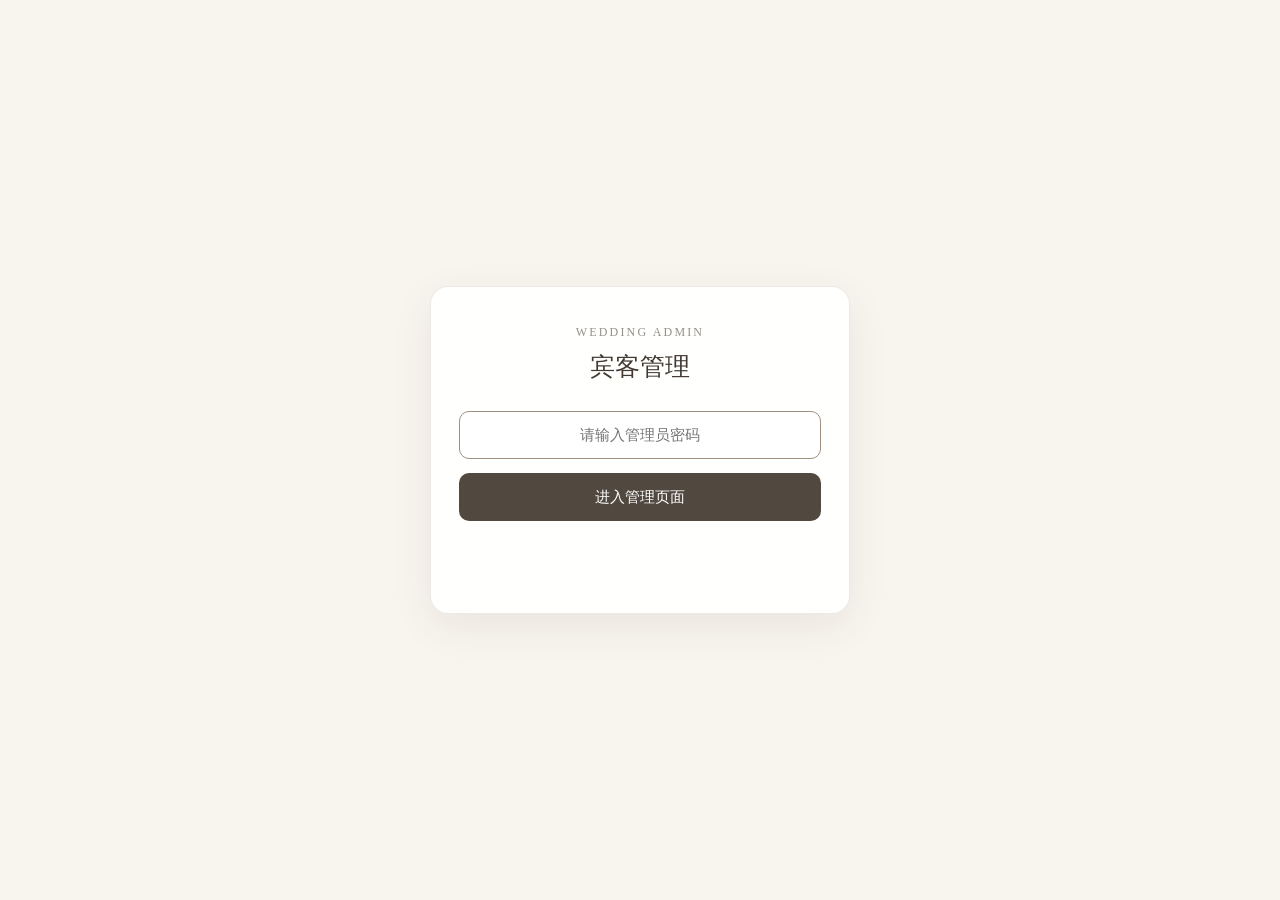
==== commit f41649ca: "Update print statement from 'Hello' to 'Goodbye'" ====
--- a/public/index.html
+++ b/public/index.html
@@ -2,725 +2,1373 @@
 <html lang="zh-CN">
 <head>
   <meta charset="UTF-8" />
-
   <meta
     name="viewport"
     content="width=device-width, initial-scale=1.0, viewport-fit=cover"
   />
 
-  <title>TIANSHU & TAO · Wedding</title>
-
-  <meta
-    name="description"
-    content="邓天澍 & 邹涛 · 2026年10月25日"
-  />
-
-  <link rel="stylesheet" href="./style.css" />
+  <title>邓天澍 & 邹涛｜宾客管理</title>
+
+  <style>
+    @font-face {
+      font-family: "WeddingChinese";
+      src: url("/FZZiLSJW-B.TTF") format("truetype");
+    }
+
+    @font-face {
+      font-family: "WeddingEnglish";
+      src: url("/FZVDLGTMCJW-L.TTF") format("truetype");
+    }
+
+    * {
+      box-sizing: border-box;
+    }
+
+    body {
+      margin: 0;
+      background: #f8f5ef;
+      color: #403831;
+      font-family: "WeddingChinese", serif;
+    }
+
+    button,
+    input {
+      font-family: inherit;
+    }
+
+    /* =========================
+       登录
+    ========================= */
+
+    .login-page {
+      min-height: 100vh;
+      display: flex;
+      align-items: center;
+      justify-content: center;
+      padding: 24px;
+    }
+
+    .login-card {
+      width: min(100%, 420px);
+      background: rgba(255, 255, 255, 0.94);
+      border: 1px solid rgba(120, 100, 80, 0.14);
+      border-radius: 18px;
+      padding: 38px 28px;
+      text-align: center;
+      box-shadow: 0 12px 40px rgba(70, 50, 30, 0.08);
+    }
+
+    .login-en {
+      font-family: "WeddingEnglish", serif;
+      font-size: 12px;
+      letter-spacing: 0.18em;
+      opacity: 0.55;
+      margin-bottom: 10px;
+    }
+
+    .login-title {
+      font-size: 25px;
+      font-weight: normal;
+      margin: 0 0 28px;
+    }
+
+    .login-input {
+      width: 100%;
+      height: 48px;
+      border: 1px solid #d7cec4;
+      border-radius: 10px;
+      background: #fff;
+      padding: 0 14px;
+      text-align: center;
+      font-size: 15px;
+      outline: none;
+    }
+
+    .login-input:focus {
+      border-color: #9e9082;
+    }
+
+    .login-button {
+      width: 100%;
+      height: 48px;
+      margin-top: 14px;
+      border: 0;
+      border-radius: 10px;
+      background: #51483f;
+      color: white;
+      font-size: 15px;
+      cursor: pointer;
+    }
+
+    .login-button:disabled {
+      opacity: 0.6;
+    }
+
+    .login-error {
+      margin-top: 14px;
+      min-height: 40px;
+      color: #a05252;
+      font-size: 13px;
+      line-height: 1.6;
+      word-break: break-word;
+    }
+
+    /* =========================
+       后台
+    ========================= */
+
+    .admin-page {
+      display: none;
+    }
+
+    .page {
+      width: min(100%, 760px);
+      margin: 0 auto;
+      padding: 26px 18px 50px;
+    }
+
+    .header {
+      display: flex;
+      justify-content: space-between;
+      align-items: center;
+      margin-bottom: 24px;
+      gap: 15px;
+    }
+
+    .header-en {
+      font-family: "WeddingEnglish", serif;
+      font-size: 12px;
+      letter-spacing: 0.18em;
+      opacity: 0.55;
+      margin-bottom: 7px;
+    }
+
+    .header-title {
+      font-size: 26px;
+      font-weight: normal;
+      margin: 0;
+    }
+
+    .logout {
+      border: 1px solid #d4cbc1;
+      background: transparent;
+      color: #625950;
+      border-radius: 8px;
+      padding: 8px 12px;
+      cursor: pointer;
+    }
+
+    /* =========================
+       添加宾客
+    ========================= */
+
+    .add-card {
+      background: rgba(255, 255, 255, 0.9);
+      border: 1px solid rgba(120, 100, 80, 0.12);
+      border-radius: 16px;
+      padding: 18px;
+      margin-bottom: 18px;
+    }
+
+    .add-title {
+      font-size: 15px;
+      margin-bottom: 12px;
+    }
+
+    .add-row {
+      display: flex;
+      gap: 10px;
+    }
+
+    .guest-input {
+      flex: 1;
+      min-width: 0;
+      height: 46px;
+      border: 1px solid #d7cec4;
+      border-radius: 9px;
+      background: white;
+      padding: 0 13px;
+      outline: none;
+      font-size: 15px;
+    }
+
+    .add-button {
+      height: 46px;
+      padding: 0 18px;
+      border: 0;
+      border-radius: 9px;
+      background: #51483f;
+      color: white;
+      cursor: pointer;
+      white-space: nowrap;
+    }
+
+    .message {
+      min-height: 20px;
+      margin-top: 9px;
+      font-size: 13px;
+      color: #806f5e;
+    }
+
+    /* =========================
+       数据
+    ========================= */
+
+    .stats {
+      display: flex;
+      gap: 9px;
+      margin-bottom: 18px;
+    }
+
+    .stat {
+      flex: 1;
+      background: rgba(255, 255, 255, 0.78);
+      border: 1px solid rgba(120, 100, 80, 0.1);
+      border-radius: 12px;
+      padding: 12px;
+    }
+
+    .stat-label {
+      font-size: 12px;
+      opacity: 0.6;
+    }
+
+    .stat-number {
+      margin-top: 3px;
+      font-family: "WeddingEnglish", serif;
+      font-size: 24px;
+    }
+
+    /* =========================
+       宾客卡片
+    ========================= */
+
+    .guest-list {
+      display: flex;
+      flex-direction: column;
+      gap: 12px;
+    }
+
+    .guest-card {
+      background: rgba(255, 255, 255, 0.94);
+      border: 1px solid rgba(120, 100, 80, 0.12);
+      border-radius: 15px;
+      padding: 17px;
+    }
+
+    .guest-top {
+      display: flex;
+      justify-content: space-between;
+      align-items: center;
+      gap: 10px;
+    }
+
+    .guest-name {
+      font-size: 20px;
+    }
+
+    .status {
+      padding: 5px 9px;
+      border-radius: 20px;
+      font-size: 12px;
+      white-space: nowrap;
+    }
+
+    .status.sent {
+      background: #e8eee7;
+      color: #5c7159;
+    }
+
+    .status.unsent {
+      background: #f1ebe4;
+      color: #7d6d5e;
+    }
+
+    .guest-link {
+      margin-top: 9px;
+      font-family: "WeddingEnglish", serif;
+      font-size: 11px;
+      color: #81766d;
+      word-break: break-all;
+      line-height: 1.5;
+      opacity: 0.8;
+    }
+
+    /* =========================
+       操作按钮
+    ========================= */
+
+    .actions {
+      display: grid;
+      grid-template-columns: 1.5fr 1fr 1fr;
+      gap: 8px;
+      margin-top: 15px;
+    }
+
+    .actions button {
+      min-height: 42px;
+      border: 1px solid #d8d0c6;
+      background: white;
+      color: #5c544d;
+      border-radius: 9px;
+      cursor: pointer;
+      font-size: 13px;
+      padding: 8px 10px;
+    }
+
+    .actions .primary {
+      background: #51483f;
+      color: white;
+      border-color: #51483f;
+    }
+
+    .actions .danger {
+      color: #a05252;
+    }
+
+    .actions .delete {
+      grid-column: 1 / -1;
+      background: transparent;
+      border-color: transparent;
+      color: #a05252;
+      min-height: 34px;
+    }
+
+    .empty,
+    .loading {
+      text-align: center;
+      padding: 45px 20px;
+      color: #8c8177;
+      font-size: 14px;
+    }
+
+    @media (max-width: 520px) {
+
+      .page {
+        padding: 22px 14px 40px;
+      }
+
+      .add-row {
+        flex-direction: column;
+      }
+
+      .add-button {
+        width: 100%;
+      }
+
+      .header-title {
+        font-size: 23px;
+      }
+
+      .actions {
+        grid-template-columns: 1fr 1fr;
+      }
+
+      .actions .primary {
+        grid-column: 1 / -1;
+      }
+
+      .actions .delete {
+        grid-column: 1 / -1;
+      }
+
+    }
+  </style>
 </head>
 
 <body>
 
   <!-- =========================
-       音乐
-  ========================== -->
-
-  <audio
-    id="bgMusic"
-    loop
-    preload="auto"
-  ></audio>
-
-  <button
-    id="musicControl"
-    class="music-control"
-    type="button"
-    aria-label="音乐控制"
+       登录
+  ========================= -->
+
+  <section class="login-page" id="loginPage">
+
+    <div class="login-card">
+
+      <div class="login-en">
+        WEDDING ADMIN
+      </div>
+
+      <h1 class="login-title">
+        宾客管理
+      </h1>
+
+      <input
+        id="passwordInput"
+        class="login-input"
+        type="password"
+        placeholder="请输入管理员密码"
+        autocomplete="current-password"
+      />
+
+      <button
+        id="loginButton"
+        class="login-button"
+      >
+        进入管理页面
+      </button>
+
+      <div
+        id="loginError"
+        class="login-error"
+      ></div>
+
+    </div>
+
+  </section>
+
+
+  <!-- =========================
+       管理后台
+  ========================= -->
+
+  <section
+    id="adminPage"
+    class="admin-page"
   >
-    ♪
-  </button>
-
-
-  <main class="page">
-
-
-    <!-- =========================
-         HERO
-    ========================== -->
-
-    <section class="section-full hero">
-
-      <div class="hero-inner">
-
-        <div class="guest-name-wrap">
-
-          <div class="guest-label">
-            FOR YOU
+
+    <div class="page">
+
+      <header class="header">
+
+        <div>
+          <div class="header-en">
+            TIANSHU & TAO
           </div>
 
+          <h1 class="header-title">
+            宾客管理
+          </h1>
+        </div>
+
+        <button
+          id="logoutButton"
+          class="logout"
+        >
+          退出
+        </button>
+
+      </header>
+
+
+      <!-- 添加宾客 -->
+
+      <div class="add-card">
+
+        <div class="add-title">
+          添加宾客
+        </div>
+
+        <div class="add-row">
+
+          <input
+            id="guestNameInput"
+            class="guest-input"
+            type="text"
+            placeholder="输入宾客姓名，例如：邹小明"
+          />
+
+          <button
+            id="addGuestButton"
+            class="add-button"
+          >
+            添加宾客
+          </button>
+
+        </div>
+
+        <div
+          id="message"
+          class="message"
+        ></div>
+
+      </div>
+
+
+      <!-- 数据 -->
+
+      <div class="stats">
+
+        <div class="stat">
+          <div class="stat-label">
+            宾客
+          </div>
+
           <div
-            id="guestName"
-            class="guest-name"
+            id="totalCount"
+            class="stat-number"
           >
-            邹 小 明
+            0
           </div>
-
         </div>
 
-
-        <div class="hero-subtitle">
-          诚邀您出席
+        <div class="stat">
+          <div class="stat-label">
+            已发送
+          </div>
+
+          <div
+            id="sentCount"
+            class="stat-number"
+          >
+            0
+          </div>
         </div>
 
-
-        <h1 class="couple-name">
-          邓天澍
-          <span>&amp;</span>
-          邹涛
-        </h1>
-
-
-        <div class="couple-en">
-          TIANSHU
-          <span>&amp;</span>
-          TAO
+        <div class="stat">
+          <div class="stat-label">
+            未发送
+          </div>
+
+          <div
+            id="unsentCount"
+            class="stat-number"
+          >
+            0
+          </div>
         </div>
 
-
-        <div class="hero-date">
-
-          <strong>
-            2026年10月25日
-          </strong>
-
-          <span>
-            丙午年九月十六 · 星期日
-          </span>
-
+      </div>
+
+
+      <!-- 宾客列表 -->
+
+      <div
+        id="guestList"
+        class="guest-list"
+      >
+        <div class="loading">
+          正在加载……
         </div>
-
-
-        <button
-          id="openInvitation"
-          class="open-button"
-          type="button"
-        >
-          开启请柬
-        </button>
-
       </div>
 
-    </section>
-
-
-
-    <!-- =========================
-         OUR DAY
-    ========================== -->
-
-    <section
-      id="ourDay"
-      class="section our-day"
-    >
-
-      <div class="section-heading">
-
-        <span class="eyebrow">
-          OUR DAY
-        </span>
-
-        <h2>
-          我们的婚礼
-        </h2>
-
-      </div>
-
-
-      <div class="calendar-card">
-
-        <div class="calendar-top">
-
-          <span>
-            OCTOBER
-          </span>
-
-          <strong>
-            2026
-          </strong>
-
-        </div>
-
-
-        <!-- 星期一开始 -->
-        <div class="calendar-week">
-
-          <span>MON</span>
-          <span>TUE</span>
-          <span>WED</span>
-          <span>THU</span>
-          <span>FRI</span>
-          <span>SAT</span>
-          <span>SUN</span>
-
-        </div>
-
-
-        <div
-          id="calendarGrid"
-          class="calendar-grid"
-        ></div>
-
-      </div>
-
-
-      <!-- 倒计时 -->
-
-      <div class="countdown-block">
-
-        <div>
-          距离婚礼还有
-        </div>
-
-        <span id="countdownNumber">
-          --
-        </span>
-
-        <span class="countdown-unit">
-          DAYS
-        </span>
-
-      </div>
-
-    </section>
-
-
-
-    <!-- =========================
-         MOMENTS
-    ========================== -->
-
-    <section
-      id="moments"
-      class="section moments-section"
-    >
-
-      <div class="section-heading moments-heading">
-
-        <span class="eyebrow">
-          MOMENTS
-        </span>
-
-        <h2>
-          MOMENTS
-        </h2>
-
-        <p class="section-english">
-          A little glimpse before our day.
-        </p>
-
-      </div>
-
-
-      <!-- 主图：01 -->
-
-      <div class="main-photo-frame">
-
-        <img
-          id="mainGalleryImage"
-          src="./photos/photo-01.jpg"
-          alt="Moments"
-        />
-
-      </div>
-
-
-      <!-- 穿插文字 -->
-
-      <div class="moments-quote">
-
-        <span class="quote-line"></span>
-
-        <p>
-          Before the vows,<br />
-          there are all these little moments.
-        </p>
-
-        <small>
-          在正式成为彼此的家人之前，<br />
-          我们还有许多值得收藏的片刻。
-        </small>
-
-      </div>
-
-
-      <!-- 缩略图 02-10 -->
-
-      <div class="photo-slider-wrap">
-
-        <button
-          id="photoPrev"
-          class="photo-arrow photo-arrow-left"
-          type="button"
-          aria-label="上一张"
-        >
-          ‹
-        </button>
-
-
-        <div
-          id="photoScroll"
-          class="photo-scroll"
-        ></div>
-
-
-        <button
-          id="photoNext"
-          class="photo-arrow photo-arrow-right"
-          type="button"
-          aria-label="下一张"
-        >
-          ›
-        </button>
-
-      </div>
-
-
-      <div class="photo-hint">
-        SWIPE TO EXPLORE
-      </div>
-
-    </section>
-
-
-
-    <!-- =========================
-         婚礼流程
-    ========================== -->
-
-    <section
-      id="schedule"
-      class="section schedule-section"
-    >
-
-      <div class="section-heading">
-
-        <span class="eyebrow">
-          THE DAY
-        </span>
-
-        <h2>
-          婚礼流程
-        </h2>
-
-      </div>
-
-
-      <div class="schedule">
-
-        <div class="schedule-item">
-
-          <div class="schedule-time">
-            11:00
+    </div>
+
+  </section>
+
+
+  <script>
+
+    const TOKEN_KEY =
+      "wedding_admin_password";
+
+    const loginPage =
+      document.getElementById("loginPage");
+
+    const adminPage =
+      document.getElementById("adminPage");
+
+    const passwordInput =
+      document.getElementById("passwordInput");
+
+    const loginButton =
+      document.getElementById("loginButton");
+
+    const loginError =
+      document.getElementById("loginError");
+
+    const guestNameInput =
+      document.getElementById("guestNameInput");
+
+    const addGuestButton =
+      document.getElementById("addGuestButton");
+
+    const message =
+      document.getElementById("message");
+
+    const guestList =
+      document.getElementById("guestList");
+
+    const totalCount =
+      document.getElementById("totalCount");
+
+    const sentCount =
+      document.getElementById("sentCount");
+
+    const unsentCount =
+      document.getElementById("unsentCount");
+
+    const logoutButton =
+      document.getElementById("logoutButton");
+
+    let currentGuests = [];
+
+
+    /* =========================
+       页面显示
+    ========================= */
+
+    function showLogin() {
+
+      loginPage.style.display = "flex";
+      adminPage.style.display = "none";
+
+      passwordInput.focus();
+
+    }
+
+
+    function showAdmin() {
+
+      loginPage.style.display = "none";
+      adminPage.style.display = "block";
+
+    }
+
+
+    /* =========================
+       API
+    ========================= */
+
+    async function api(
+      endpoint,
+      options = {}
+    ) {
+
+      const password =
+        sessionStorage.getItem(TOKEN_KEY);
+
+      const headers = {
+        ...(options.headers || {}),
+        Authorization:
+          `Bearer ${password || ""}`
+      };
+
+      if (options.body) {
+
+        headers["Content-Type"] =
+          "application/json";
+
+      }
+
+      let response;
+
+      try {
+
+        response = await fetch(
+          endpoint,
+          {
+            ...options,
+            headers
+          }
+        );
+
+      } catch (error) {
+
+        throw new Error(
+          "网络连接失败：" +
+          error.message
+        );
+
+      }
+
+      let data;
+
+      try {
+
+        data = await response.json();
+
+      } catch {
+
+        throw new Error(
+          `服务器返回异常（HTTP ${response.status}）`
+        );
+
+      }
+
+      if (!response.ok) {
+
+        throw new Error(
+          data.error ||
+          `请求失败（HTTP ${response.status}）`
+        );
+
+      }
+
+      if (data.success === false) {
+
+        throw new Error(
+          data.error ||
+          "服务器操作失败"
+        );
+
+      }
+
+      return data;
+
+    }
+
+
+    /* =========================
+       登录
+    ========================= */
+
+    async function login() {
+
+      const password =
+        passwordInput.value.trim();
+
+      if (!password) {
+
+        loginError.textContent =
+          "请输入密码";
+
+        return;
+
+      }
+
+      loginButton.disabled = true;
+
+      loginButton.textContent =
+        "验证中……";
+
+      loginError.textContent = "";
+
+      sessionStorage.setItem(
+        TOKEN_KEY,
+        password
+      );
+
+      try {
+
+        await loadGuests();
+
+        showAdmin();
+
+        passwordInput.value = "";
+
+      } catch (error) {
+
+        sessionStorage.removeItem(
+          TOKEN_KEY
+        );
+
+        loginError.textContent =
+          "错误：" +
+          error.message;
+
+      } finally {
+
+        loginButton.disabled = false;
+
+        loginButton.textContent =
+          "进入管理页面";
+
+      }
+
+    }
+
+
+    /* =========================
+       获取宾客
+    ========================= */
+
+    async function loadGuests() {
+
+      const data =
+        await api(
+          "/api/admin/guests",
+          {
+            method: "GET"
+          }
+        );
+
+      currentGuests =
+        data.guests || [];
+
+      renderGuests(
+        currentGuests
+      );
+
+    }
+
+
+    /* =========================
+       渲染宾客
+    ========================= */
+
+    function renderGuests(
+      guests
+    ) {
+
+      const sent =
+        guests.filter(
+          guest =>
+            Number(guest.sent) === 1
+        ).length;
+
+      const unsent =
+        guests.length - sent;
+
+      totalCount.textContent =
+        guests.length;
+
+      sentCount.textContent =
+        sent;
+
+      unsentCount.textContent =
+        unsent;
+
+      if (!guests.length) {
+
+        guestList.innerHTML = `
+          <div class="empty">
+            还没有添加宾客
           </div>
-
-          <div class="schedule-dot"></div>
-
-          <div class="schedule-content">
-
-            <strong>
-              迎宾
-            </strong>
-
-            <span>
-              WELCOME
-            </span>
-
-          </div>
-
-        </div>
-
-
-        <div class="schedule-item">
-
-          <div class="schedule-time">
-            12:08
-          </div>
-
-          <div class="schedule-dot"></div>
-
-          <div class="schedule-content">
-
-            <strong>
-              婚礼仪式
-            </strong>
-
-            <span>
-              THE CEREMONY
-            </span>
-
-          </div>
-
-        </div>
-
-
-        <div class="schedule-item">
-
-          <div class="schedule-time">
-            12:18
-          </div>
-
-          <div class="schedule-dot"></div>
-
-          <div class="schedule-content">
-
-            <strong>
-              喜宴
-            </strong>
-
-            <span>
-              THE RECEPTION
-            </span>
-
-          </div>
-
-        </div>
-
-      </div>
-
-    </section>
-
-
-
-    <!-- =========================
-         婚礼地点
-    ========================== -->
-
-    <section
-      id="location"
-      class="section location-section"
-    >
-
-      <div class="section-heading">
-
-        <span class="eyebrow">
-          LOCATION
-        </span>
-
-        <h2>
-          婚礼地点
-        </h2>
-
-      </div>
-
-
-      <div class="location-card">
-
-        <div class="location-map">
-
-          <img
-            src="./location-map.jpg"
-            alt="吉安宾馆婚礼地点地图"
-          />
-
-        </div>
-
-
-        <div class="location-info">
-
-          <h3>
-            吉安宾馆·礼堂
-          </h3>
-
-          <p>
-            中国·江西·吉安·吉州区沿江路99号
-          </p>
-
-
-          <a
-            class="map-button"
-            href="https://surl.amap.com/1qtd9gB5ti"
-            target="_blank"
-            rel="noopener"
-          >
-            打开高德地图导航
-          </a>
-
-        </div>
-
-      </div>
-
-    </section>
-
-
-
-    <!-- =========================
-         宾客回复
-    ========================== -->
-
-    <section
-      id="reply"
-      class="section reply-section"
-    >
-
-      <div class="section-heading">
-
-        <span class="eyebrow">
-          WITH YOU
-        </span>
-
-        <h2>
-          宾客回复
-        </h2>
-
-        <p class="section-english">
-          We would love to hear from you.
-        </p>
-
-      </div>
-
-
-      <div class="reply-card">
-
-
-        <p class="reply-question">
-          期待与您在婚礼当天见面
-        </p>
-
-
-        <!-- 出席选择 -->
-
-        <div class="attendance-options">
-
-          <button
-            type="button"
-            class="attendance-button"
-            data-attendance="no"
-          >
-            很遗憾无法出席
-          </button>
-
-          <button
-            type="button"
-            class="attendance-button"
-            data-attendance="yes"
-          >
-            我会出席，婚礼见
-          </button>
-
-        </div>
-
-
-        <!-- 出席后才出现 -->
-
-        <div
-          id="stayFields"
-          class="stay-fields hidden"
-        >
-
-
-          <!-- 住宿 -->
-
-          <div class="form-group">
-
-            <label>
-              是否需要住宿
-            </label>
-
-            <div class="small-options">
-
-              <button
-                type="button"
-                class="stay-button"
-                data-stay="yes"
-              >
-                需要
-              </button>
-
-              <button
-                type="button"
-                class="stay-button"
-                data-stay="no"
-              >
-                不需要
-              </button>
-
-            </div>
-
-          </div>
-
-
-          <!-- 人数 -->
-
-          <div class="form-group">
-
-            <label for="guestCount">
-              几个人参加
-            </label>
-
-            <select id="guestCount">
-
-              <option value="1">
-                1人
-              </option>
-
-              <option value="2">
-                2人
-              </option>
-
-              <option value="3">
-                3人
-              </option>
-
-              <option value="4">
-                4人
-              </option>
-
-              <option value="5">
-                5人
-              </option>
-
-            </select>
-
-          </div>
-
-
-          <!-- 日期 -->
-
-          <div class="form-group">
-
-            <label>
-              入住日期
-            </label>
-
-            <input
-              id="checkIn"
-              type="date"
-            />
-
-          </div>
-
-
-          <div class="form-group">
-
-            <label>
-              退房日期
-            </label>
-
-            <input
-              id="checkOut"
-              type="date"
-            />
-
-          </div>
-
-
-          <!-- 想说的话 -->
-
-          <div class="form-group">
-
-            <label for="message">
-              想对我们说的话
-            </label>
-
-            <textarea
-              id="message"
-              rows="4"
-              placeholder="写下你想对我们说的话……"
-            ></textarea>
-
-          </div>
-
-
-          <button
-            id="replySubmit"
-            class="submit-button"
-            type="button"
-          >
-            送出祝福
-          </button>
-
-        </div>
-
-
-        <!-- 不出席也可以留言 -->
-
-        <div
-          id="absenceMessage"
-          class="hidden"
-        >
-
-          <div class="form-group">
-
-            <label for="absenceText">
-              想对我们说的话
-            </label>
-
-            <textarea
-              id="absenceText"
-              rows="4"
-              placeholder="虽然不能到场，也把祝福留下吧……"
-            ></textarea>
-
-          </div>
-
-
-          <button
-            id="absenceSubmit"
-            class="submit-button"
-            type="button"
-          >
-            送出祝福
-          </button>
-
-        </div>
-
-
-        <p
-          id="replySuccess"
-          class="reply-success hidden"
-        >
-          收到你的回复了。<br />
-          婚礼见。
-        </p>
-
-      </div>
-
-    </section>
-
-
-
-    <!-- =========================
-         FINAL
-    ========================== -->
-
-    <section class="final-section">
-
-      <div class="final-inner">
-
-        <span>
-          with love
-        </span>
-
-        <h2>
-          邓天澍 &amp; 邹涛
-        </h2>
-
-        <p>
-          2026 · 10 · 25
-        </p>
-
-        <strong>
-          婚礼见
-        </strong>
-
-      </div>
-
-    </section>
-
-
-  </main>
-
-
-  <script src="./app.js"></script>
+        `;
+
+        return;
+
+      }
+
+      guestList.innerHTML =
+        guests.map(
+          guest => {
+
+            const isSent =
+              Number(guest.sent) === 1;
+
+            return `
+              <div class="guest-card">
+
+                <div class="guest-top">
+
+                  <div class="guest-name">
+                    ${escapeHtml(
+                      guest.name
+                    )}
+                  </div>
+
+                  <div
+                    class="status ${
+                      isSent
+                        ? "sent"
+                        : "unsent"
+                    }"
+                  >
+                    ${
+                      isSent
+                        ? "已发送"
+                        : "未发送"
+                    }
+                  </div>
+
+                </div>
+
+                <div class="guest-link">
+                  ${escapeHtml(
+                    guest.link
+                  )}
+                </div>
+
+                <div class="actions">
+
+                  <button
+                    class="primary"
+                    onclick="copyWechat(${guest.id})"
+                  >
+                    复制微信邀请
+                  </button>
+
+                  <button
+                    onclick="shareWechat(${guest.id})"
+                  >
+                    分享
+                  </button>
+
+                  <button
+                    onclick="copyLink(${guest.id})"
+                  >
+                    复制链接
+                  </button>
+
+                  <button
+                    onclick="toggleSent(
+                      ${guest.id},
+                      ${isSent}
+                    )"
+                  >
+                    ${
+                      isSent
+                        ? "标记未发送"
+                        : "标记已发送"
+                    }
+                  </button>
+
+                  <button
+                    class="delete"
+                    onclick="deleteGuest(
+                      ${guest.id}
+                    )"
+                  >
+                    删除这位宾客
+                  </button>
+
+                </div>
+
+              </div>
+            `;
+
+          }
+        ).join("");
+
+    }
+
+
+    /* =========================
+       安全处理
+    ========================= */
+
+    function escapeHtml(
+      value
+    ) {
+
+      return String(value)
+        .replaceAll(
+          "&",
+          "&amp;"
+        )
+        .replaceAll(
+          "<",
+          "&lt;"
+        )
+        .replaceAll(
+          ">",
+          "&gt;"
+        )
+        .replaceAll(
+          '"',
+          "&quot;"
+        )
+        .replaceAll(
+          "'",
+          "&#039;"
+        );
+
+    }
+
+
+    /* =========================
+       添加宾客
+    ========================= */
+
+    async function addGuest() {
+
+      const name =
+        guestNameInput.value.trim();
+
+      if (!name) {
+
+        message.textContent =
+          "请输入宾客姓名";
+
+        return;
+
+      }
+
+      addGuestButton.disabled =
+        true;
+
+      addGuestButton.textContent =
+        "添加中……";
+
+      try {
+
+        await api(
+          "/api/admin/guests",
+          {
+            method: "POST",
+            body: JSON.stringify({
+              name
+            })
+          }
+        );
+
+        guestNameInput.value = "";
+
+        message.textContent =
+          `${name} 已添加，可以直接发送微信邀请`;
+
+        await loadGuests();
+
+      } catch (error) {
+
+        message.textContent =
+          "错误：" +
+          error.message;
+
+      } finally {
+
+        addGuestButton.disabled =
+          false;
+
+        addGuestButton.textContent =
+          "添加宾客";
+
+      }
+
+    }
+
+
+    /* =========================
+       查找宾客
+    ========================= */
+
+    function findGuest(id) {
+
+      return currentGuests.find(
+        guest =>
+          Number(guest.id) ===
+          Number(id)
+      );
+
+    }
+
+
+    /* =========================
+       生成微信邀请
+    ========================= */
+
+    function getWechatMessage(
+      guest
+    ) {
+
+      return `邓天澍 & 邹涛｜婚礼邀请
+
+${guest.name}，诚邀您参加我们的婚礼。
+
+2026年10月25日，吉安见。
+
+👉 点击打开专属请柬：
+${guest.link}`;
+
+    }
+
+
+    /* =========================
+       复制微信邀请
+    ========================= */
+
+    async function copyWechat(id) {
+
+      const guest =
+        findGuest(id);
+
+      if (!guest) return;
+
+      const text =
+        getWechatMessage(guest);
+
+      try {
+
+        await navigator.clipboard.writeText(
+          text
+        );
+
+        await api(
+          `/api/admin/guests/${id}`,
+          {
+            method: "PATCH",
+            body: JSON.stringify({
+              sent: true
+            })
+          }
+        );
+
+        message.textContent =
+          `${guest.name} 的微信邀请已复制，可以直接去微信粘贴`;
+
+        await loadGuests();
+
+      } catch (error) {
+
+        message.textContent =
+          "复制失败：" +
+          error.message;
+
+      }
+
+    }
+
+
+    /* =========================
+       系统分享
+    ========================= */
+
+    async function shareWechat(id) {
+
+      const guest =
+        findGuest(id);
+
+      if (!guest) return;
+
+      const title =
+        "邓天澍 & 邹涛｜婚礼邀请";
+
+      const text =
+        `${guest.name}，诚邀您参加我们的婚礼。
+
+2026年10月25日，吉安见。`;
+
+      try {
+
+        if (
+          navigator.share
+        ) {
+
+          await navigator.share({
+            title,
+            text,
+            url: guest.link
+          });
+
+          message.textContent =
+            `${guest.name} 的邀请已打开分享`;
+
+        } else {
+
+          await navigator.clipboard.writeText(
+            getWechatMessage(guest)
+          );
+
+          message.textContent =
+            "当前浏览器不支持直接分享，邀请内容已复制";
+
+        }
+
+      } catch (error) {
+
+        if (
+          error.name ===
+          "AbortError"
+        ) {
+          return;
+        }
+
+        message.textContent =
+          "分享失败，可以使用「复制微信邀请」";
+
+      }
+
+    }
+
+
+    /* =========================
+       复制链接
+    ========================= */
+
+    async function copyLink(id) {
+
+      const guest =
+        findGuest(id);
+
+      if (!guest) return;
+
+      try {
+
+        await navigator.clipboard.writeText(
+          guest.link
+        );
+
+        message.textContent =
+          `${guest.name} 的专属请柬链接已复制`;
+
+      } catch {
+
+        message.textContent =
+          "复制失败，请手动复制链接";
+
+      }
+
+    }
+
+
+    /* =========================
+       修改发送状态
+    ========================= */
+
+    async function toggleSent(
+      id,
+      current
+    ) {
+
+      try {
+
+        await api(
+          `/api/admin/guests/${id}`,
+          {
+            method: "PATCH",
+            body: JSON.stringify({
+              sent: !current
+            })
+          }
+        );
+
+        await loadGuests();
+
+      } catch (error) {
+
+        message.textContent =
+          "错误：" +
+          error.message;
+
+      }
+
+    }
+
+
+    /* =========================
+       删除
+    ========================= */
+
+    async function deleteGuest(
+      id
+    ) {
+
+      const guest =
+        findGuest(id);
+
+      if (!guest) return;
+
+      if (
+        !confirm(
+          `确定要删除「${guest.name}」吗？`
+        )
+      ) {
+        return;
+      }
+
+      try {
+
+        await api(
+          `/api/admin/guests/${id}`,
+          {
+            method: "DELETE"
+          }
+        );
+
+        message.textContent =
+          `${guest.name} 已删除`;
+
+        await loadGuests();
+
+      } catch (error) {
+
+        message.textContent =
+          "错误：" +
+          error.message;
+
+      }
+
+    }
+
+
+    /* =========================
+       退出
+    ========================= */
+
+    function logout() {
+
+      sessionStorage.removeItem(
+        TOKEN_KEY
+      );
+
+      showLogin();
+
+      loginError.textContent = "";
+
+    }
+
+
+    /* =========================
+       事件
+    ========================= */
+
+    loginButton.addEventListener(
+      "click",
+      login
+    );
+
+    passwordInput.addEventListener(
+      "keydown",
+      event => {
+
+        if (
+          event.key === "Enter"
+        ) {
+
+          login();
+
+        }
+
+      }
+    );
+
+    addGuestButton.addEventListener(
+      "click",
+      addGuest
+    );
+
+    guestNameInput.addEventListener(
+      "keydown",
+      event => {
+
+        if (
+          event.key === "Enter"
+        ) {
+
+          addGuest();
+
+        }
+
+      }
+    );
+
+    logoutButton.addEventListener(
+      "click",
+      logout
+    );
+
+
+    /* =========================
+       自动登录
+    ========================= */
+
+    const savedPassword =
+      sessionStorage.getItem(
+        TOKEN_KEY
+      );
+
+    if (savedPassword) {
+
+      loadGuests()
+        .then(() => {
+
+          showAdmin();
+
+        })
+        .catch(error => {
+
+          sessionStorage.removeItem(
+            TOKEN_KEY
+          );
+
+          showLogin();
+
+          loginError.textContent =
+            "错误：" +
+            error.message;
+
+        });
+
+    } else {
+
+      showLogin();
+
+    }
+
+  </script>
 
 </body>
 </html>
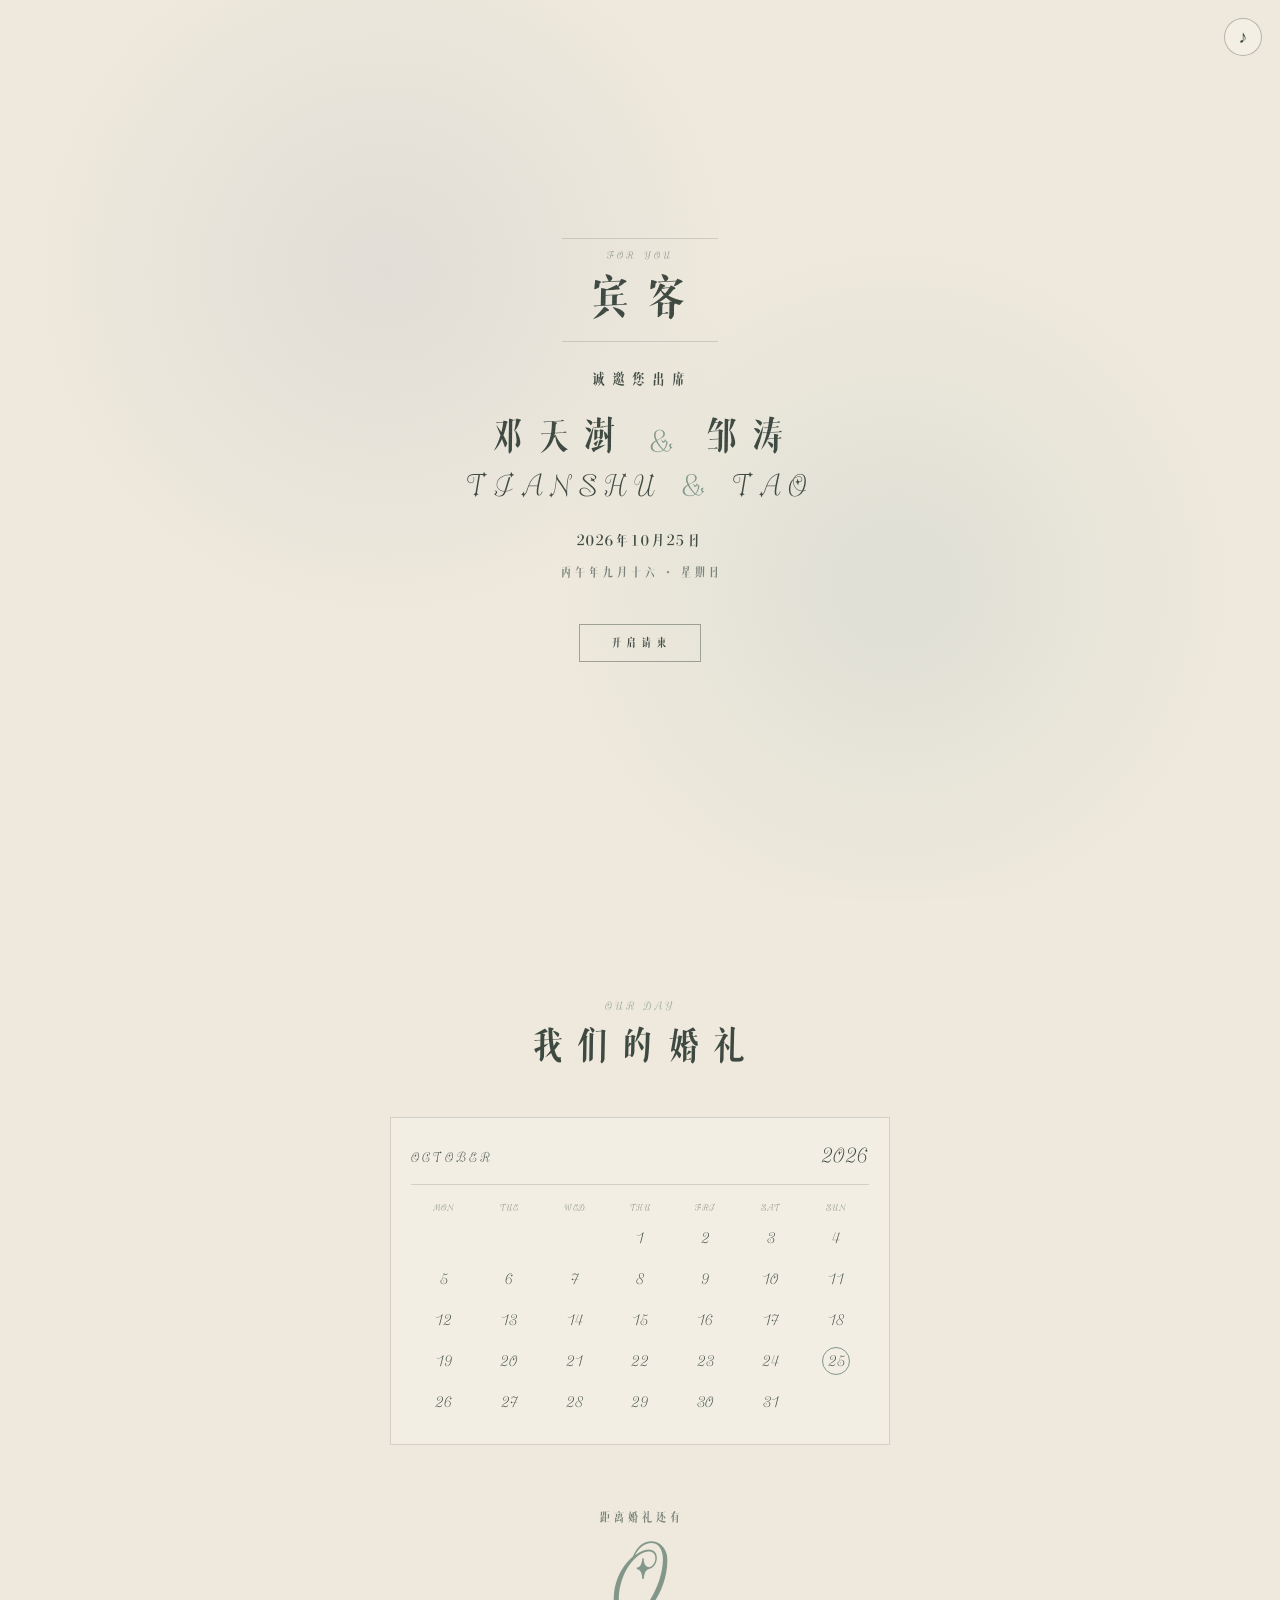
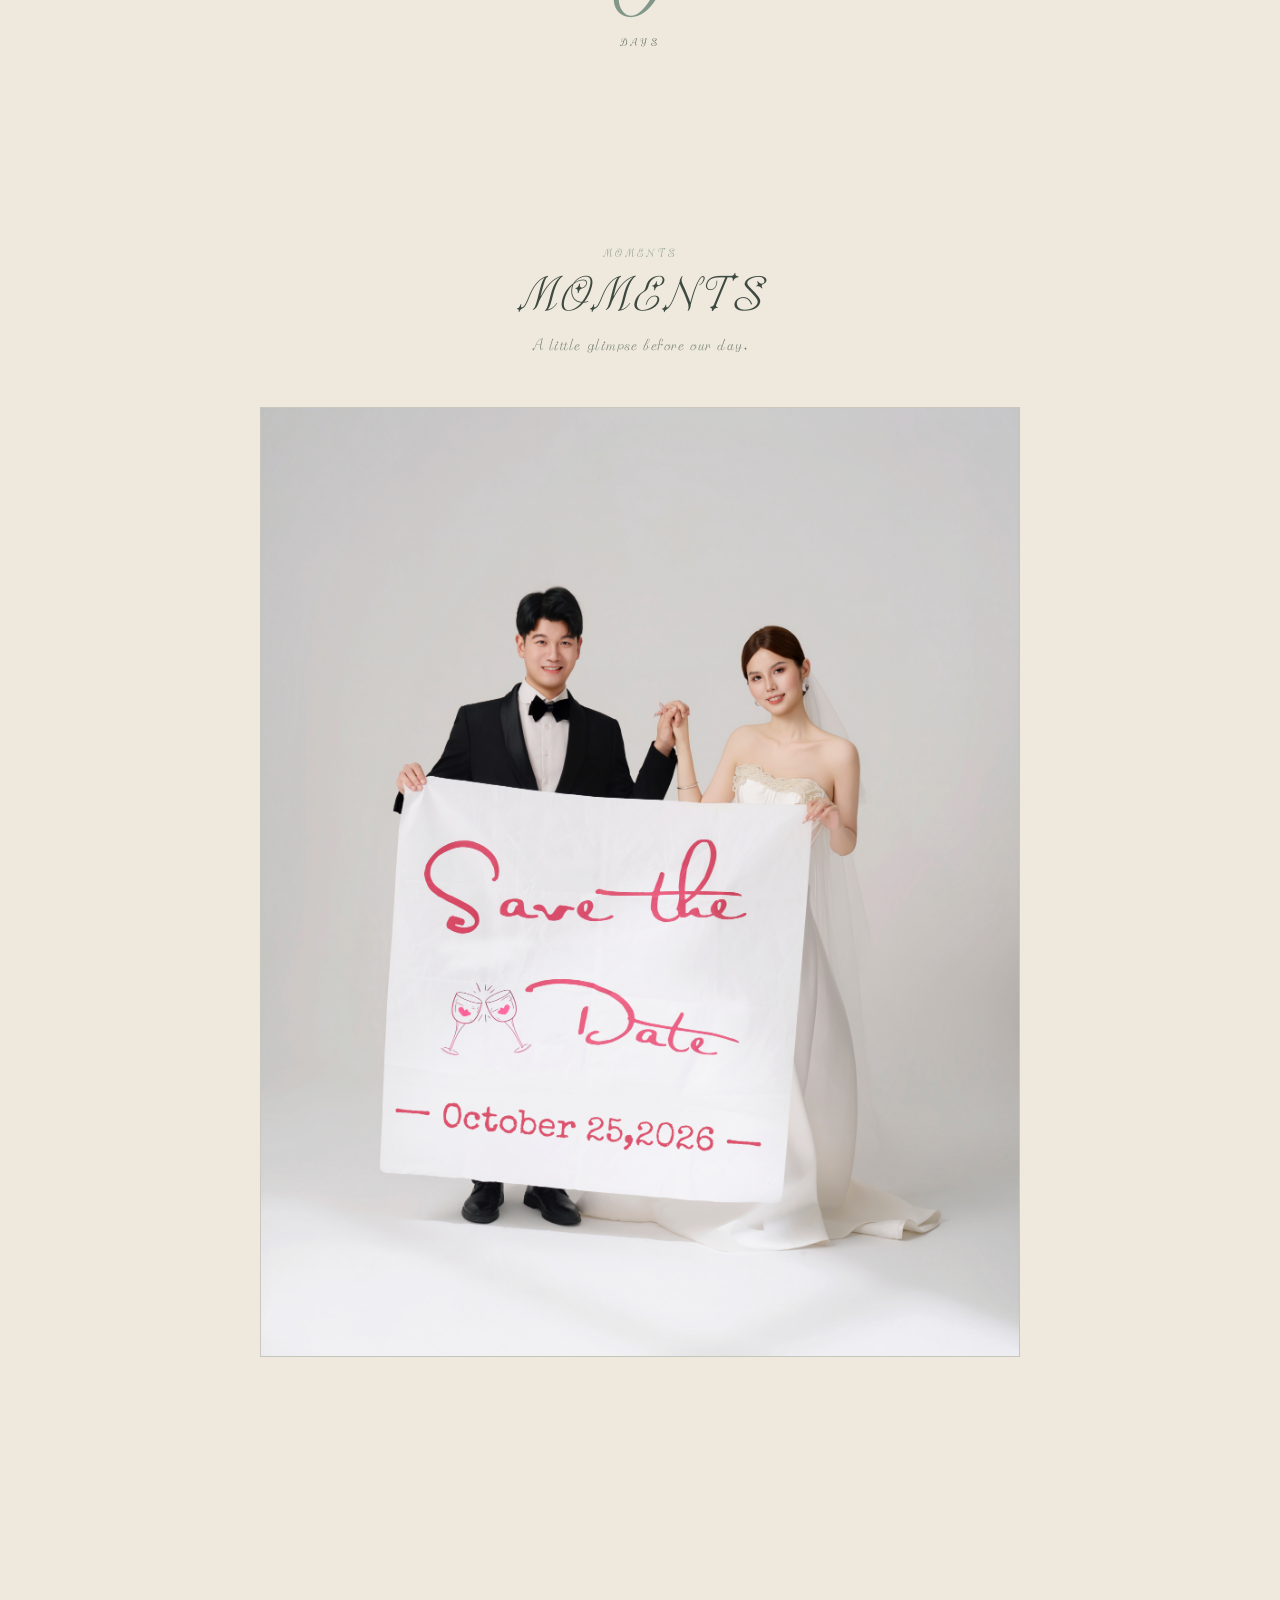
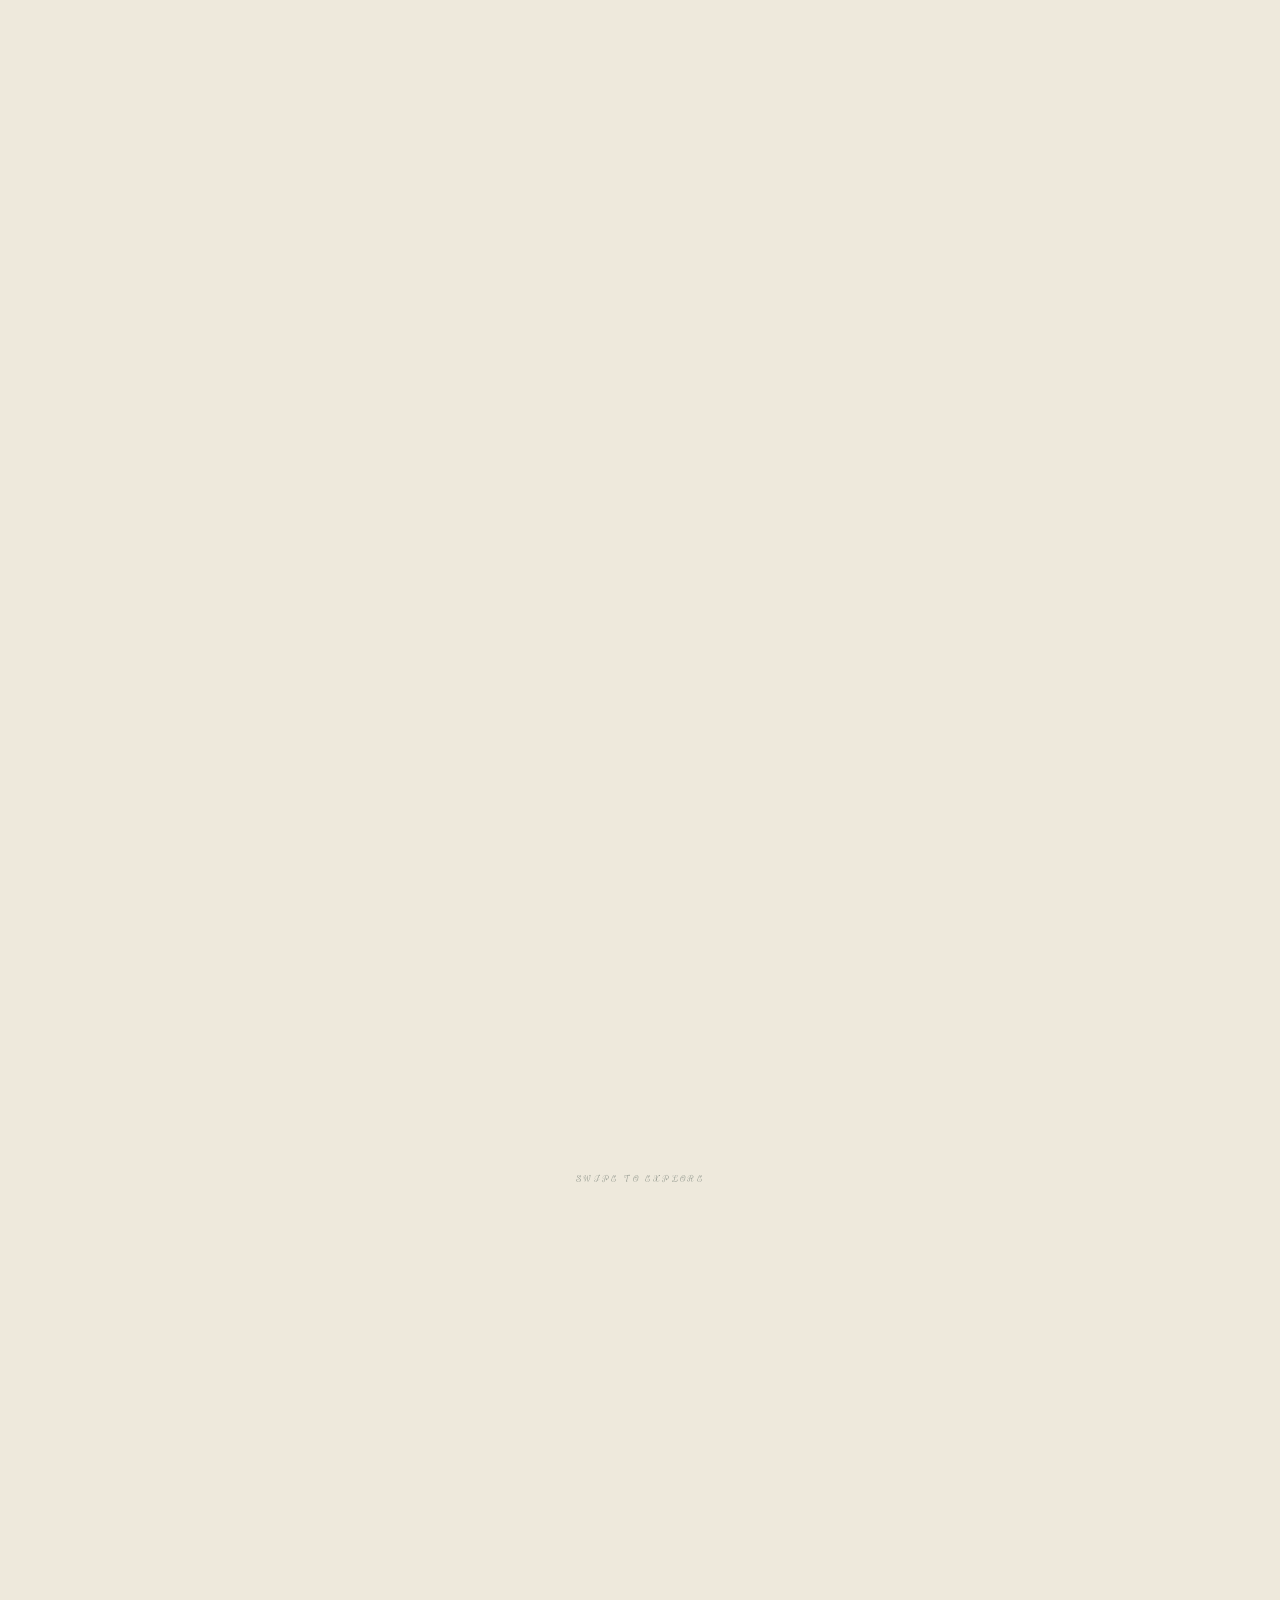
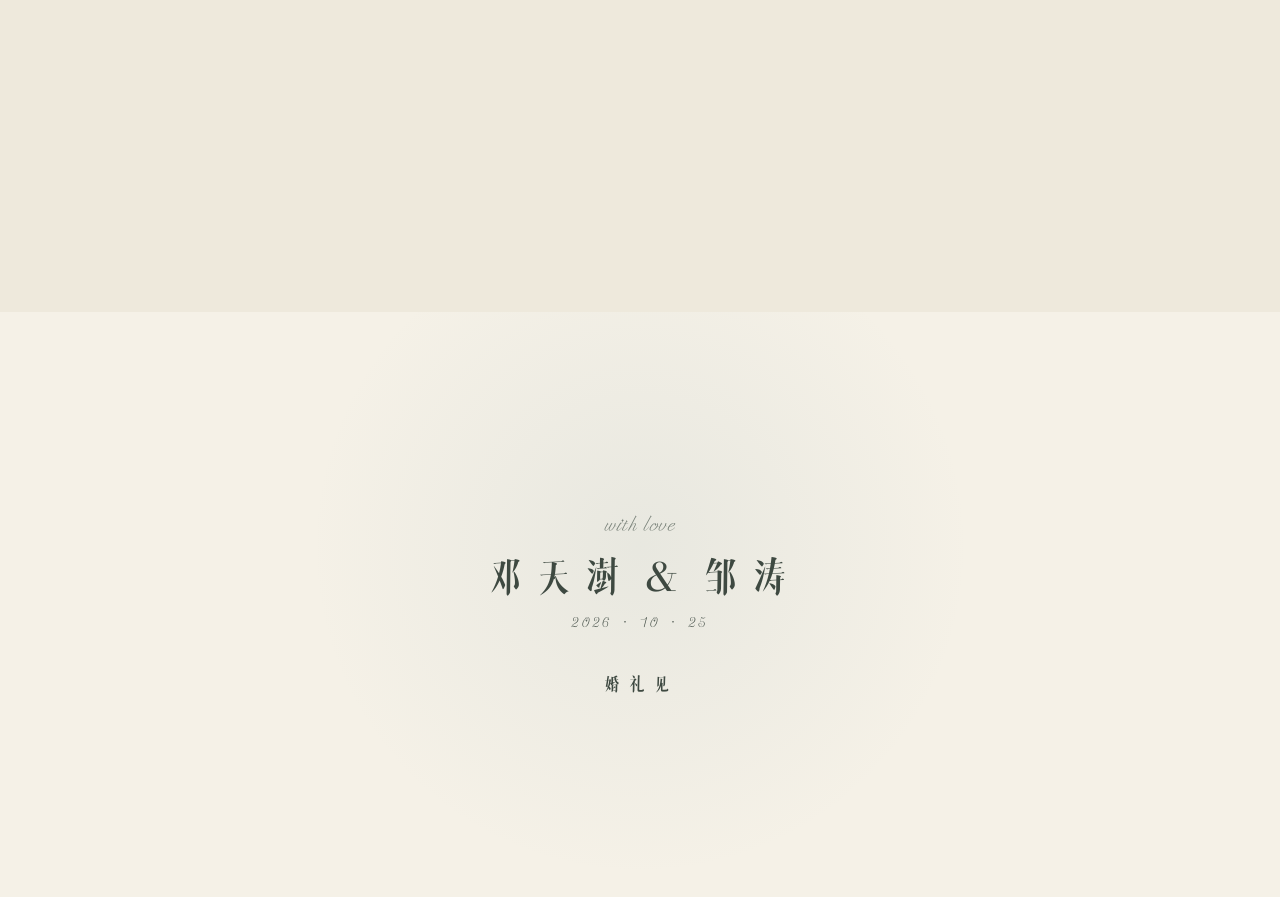
==== commit 585b54d3: "Refactor wedding management page and add music control Updated the wedding management page title and" ====
--- a/public/index.html
+++ b/public/index.html
@@ -2,1373 +2,725 @@
 <html lang="zh-CN">
 <head>
   <meta charset="UTF-8" />
+
   <meta
     name="viewport"
     content="width=device-width, initial-scale=1.0, viewport-fit=cover"
   />
 
-  <title>邓天澍 & 邹涛｜宾客管理</title>
-
-  <style>
-    @font-face {
-      font-family: "WeddingChinese";
-      src: url("/FZZiLSJW-B.TTF") format("truetype");
-    }
-
-    @font-face {
-      font-family: "WeddingEnglish";
-      src: url("/FZVDLGTMCJW-L.TTF") format("truetype");
-    }
-
-    * {
-      box-sizing: border-box;
-    }
-
-    body {
-      margin: 0;
-      background: #f8f5ef;
-      color: #403831;
-      font-family: "WeddingChinese", serif;
-    }
-
-    button,
-    input {
-      font-family: inherit;
-    }
-
-    /* =========================
-       登录
-    ========================= */
-
-    .login-page {
-      min-height: 100vh;
-      display: flex;
-      align-items: center;
-      justify-content: center;
-      padding: 24px;
-    }
-
-    .login-card {
-      width: min(100%, 420px);
-      background: rgba(255, 255, 255, 0.94);
-      border: 1px solid rgba(120, 100, 80, 0.14);
-      border-radius: 18px;
-      padding: 38px 28px;
-      text-align: center;
-      box-shadow: 0 12px 40px rgba(70, 50, 30, 0.08);
-    }
-
-    .login-en {
-      font-family: "WeddingEnglish", serif;
-      font-size: 12px;
-      letter-spacing: 0.18em;
-      opacity: 0.55;
-      margin-bottom: 10px;
-    }
-
-    .login-title {
-      font-size: 25px;
-      font-weight: normal;
-      margin: 0 0 28px;
-    }
-
-    .login-input {
-      width: 100%;
-      height: 48px;
-      border: 1px solid #d7cec4;
-      border-radius: 10px;
-      background: #fff;
-      padding: 0 14px;
-      text-align: center;
-      font-size: 15px;
-      outline: none;
-    }
-
-    .login-input:focus {
-      border-color: #9e9082;
-    }
-
-    .login-button {
-      width: 100%;
-      height: 48px;
-      margin-top: 14px;
-      border: 0;
-      border-radius: 10px;
-      background: #51483f;
-      color: white;
-      font-size: 15px;
-      cursor: pointer;
-    }
-
-    .login-button:disabled {
-      opacity: 0.6;
-    }
-
-    .login-error {
-      margin-top: 14px;
-      min-height: 40px;
-      color: #a05252;
-      font-size: 13px;
-      line-height: 1.6;
-      word-break: break-word;
-    }
-
-    /* =========================
-       后台
-    ========================= */
-
-    .admin-page {
-      display: none;
-    }
-
-    .page {
-      width: min(100%, 760px);
-      margin: 0 auto;
-      padding: 26px 18px 50px;
-    }
-
-    .header {
-      display: flex;
-      justify-content: space-between;
-      align-items: center;
-      margin-bottom: 24px;
-      gap: 15px;
-    }
-
-    .header-en {
-      font-family: "WeddingEnglish", serif;
-      font-size: 12px;
-      letter-spacing: 0.18em;
-      opacity: 0.55;
-      margin-bottom: 7px;
-    }
-
-    .header-title {
-      font-size: 26px;
-      font-weight: normal;
-      margin: 0;
-    }
-
-    .logout {
-      border: 1px solid #d4cbc1;
-      background: transparent;
-      color: #625950;
-      border-radius: 8px;
-      padding: 8px 12px;
-      cursor: pointer;
-    }
-
-    /* =========================
-       添加宾客
-    ========================= */
-
-    .add-card {
-      background: rgba(255, 255, 255, 0.9);
-      border: 1px solid rgba(120, 100, 80, 0.12);
-      border-radius: 16px;
-      padding: 18px;
-      margin-bottom: 18px;
-    }
-
-    .add-title {
-      font-size: 15px;
-      margin-bottom: 12px;
-    }
-
-    .add-row {
-      display: flex;
-      gap: 10px;
-    }
-
-    .guest-input {
-      flex: 1;
-      min-width: 0;
-      height: 46px;
-      border: 1px solid #d7cec4;
-      border-radius: 9px;
-      background: white;
-      padding: 0 13px;
-      outline: none;
-      font-size: 15px;
-    }
-
-    .add-button {
-      height: 46px;
-      padding: 0 18px;
-      border: 0;
-      border-radius: 9px;
-      background: #51483f;
-      color: white;
-      cursor: pointer;
-      white-space: nowrap;
-    }
-
-    .message {
-      min-height: 20px;
-      margin-top: 9px;
-      font-size: 13px;
-      color: #806f5e;
-    }
-
-    /* =========================
-       数据
-    ========================= */
-
-    .stats {
-      display: flex;
-      gap: 9px;
-      margin-bottom: 18px;
-    }
-
-    .stat {
-      flex: 1;
-      background: rgba(255, 255, 255, 0.78);
-      border: 1px solid rgba(120, 100, 80, 0.1);
-      border-radius: 12px;
-      padding: 12px;
-    }
-
-    .stat-label {
-      font-size: 12px;
-      opacity: 0.6;
-    }
-
-    .stat-number {
-      margin-top: 3px;
-      font-family: "WeddingEnglish", serif;
-      font-size: 24px;
-    }
-
-    /* =========================
-       宾客卡片
-    ========================= */
-
-    .guest-list {
-      display: flex;
-      flex-direction: column;
-      gap: 12px;
-    }
-
-    .guest-card {
-      background: rgba(255, 255, 255, 0.94);
-      border: 1px solid rgba(120, 100, 80, 0.12);
-      border-radius: 15px;
-      padding: 17px;
-    }
-
-    .guest-top {
-      display: flex;
-      justify-content: space-between;
-      align-items: center;
-      gap: 10px;
-    }
-
-    .guest-name {
-      font-size: 20px;
-    }
-
-    .status {
-      padding: 5px 9px;
-      border-radius: 20px;
-      font-size: 12px;
-      white-space: nowrap;
-    }
-
-    .status.sent {
-      background: #e8eee7;
-      color: #5c7159;
-    }
-
-    .status.unsent {
-      background: #f1ebe4;
-      color: #7d6d5e;
-    }
-
-    .guest-link {
-      margin-top: 9px;
-      font-family: "WeddingEnglish", serif;
-      font-size: 11px;
-      color: #81766d;
-      word-break: break-all;
-      line-height: 1.5;
-      opacity: 0.8;
-    }
-
-    /* =========================
-       操作按钮
-    ========================= */
-
-    .actions {
-      display: grid;
-      grid-template-columns: 1.5fr 1fr 1fr;
-      gap: 8px;
-      margin-top: 15px;
-    }
-
-    .actions button {
-      min-height: 42px;
-      border: 1px solid #d8d0c6;
-      background: white;
-      color: #5c544d;
-      border-radius: 9px;
-      cursor: pointer;
-      font-size: 13px;
-      padding: 8px 10px;
-    }
-
-    .actions .primary {
-      background: #51483f;
-      color: white;
-      border-color: #51483f;
-    }
-
-    .actions .danger {
-      color: #a05252;
-    }
-
-    .actions .delete {
-      grid-column: 1 / -1;
-      background: transparent;
-      border-color: transparent;
-      color: #a05252;
-      min-height: 34px;
-    }
-
-    .empty,
-    .loading {
-      text-align: center;
-      padding: 45px 20px;
-      color: #8c8177;
-      font-size: 14px;
-    }
-
-    @media (max-width: 520px) {
-
-      .page {
-        padding: 22px 14px 40px;
-      }
-
-      .add-row {
-        flex-direction: column;
-      }
-
-      .add-button {
-        width: 100%;
-      }
-
-      .header-title {
-        font-size: 23px;
-      }
-
-      .actions {
-        grid-template-columns: 1fr 1fr;
-      }
-
-      .actions .primary {
-        grid-column: 1 / -1;
-      }
-
-      .actions .delete {
-        grid-column: 1 / -1;
-      }
-
-    }
-  </style>
+  <title>TIANSHU & TAO · Wedding</title>
+
+  <meta
+    name="description"
+    content="邓天澍 & 邹涛 · 2026年10月25日"
+  />
+
+  <link rel="stylesheet" href="./style.css" />
 </head>
 
 <body>
 
   <!-- =========================
-       登录
-  ========================= -->
-
-  <section class="login-page" id="loginPage">
-
-    <div class="login-card">
-
-      <div class="login-en">
-        WEDDING ADMIN
-      </div>
-
-      <h1 class="login-title">
-        宾客管理
-      </h1>
-
-      <input
-        id="passwordInput"
-        class="login-input"
-        type="password"
-        placeholder="请输入管理员密码"
-        autocomplete="current-password"
-      />
-
-      <button
-        id="loginButton"
-        class="login-button"
-      >
-        进入管理页面
-      </button>
-
-      <div
-        id="loginError"
-        class="login-error"
-      ></div>
-
-    </div>
-
-  </section>
-
-
-  <!-- =========================
-       管理后台
-  ========================= -->
-
-  <section
-    id="adminPage"
-    class="admin-page"
+       音乐
+  ========================== -->
+
+  <audio
+    id="bgMusic"
+    loop
+    preload="auto"
+  ></audio>
+
+  <button
+    id="musicControl"
+    class="music-control"
+    type="button"
+    aria-label="音乐控制"
   >
-
-    <div class="page">
-
-      <header class="header">
+    ♪
+  </button>
+
+
+  <main class="page">
+
+
+    <!-- =========================
+         HERO
+    ========================== -->
+
+    <section class="section-full hero">
+
+      <div class="hero-inner">
+
+        <div class="guest-name-wrap">
+
+          <div class="guest-label">
+            FOR YOU
+          </div>
+
+          <div
+            id="guestName"
+            class="guest-name"
+          >
+            邹 小 明
+          </div>
+
+        </div>
+
+
+        <div class="hero-subtitle">
+          诚邀您出席
+        </div>
+
+
+        <h1 class="couple-name">
+          邓天澍
+          <span>&amp;</span>
+          邹涛
+        </h1>
+
+
+        <div class="couple-en">
+          TIANSHU
+          <span>&amp;</span>
+          TAO
+        </div>
+
+
+        <div class="hero-date">
+
+          <strong>
+            2026年10月25日
+          </strong>
+
+          <span>
+            丙午年九月十六 · 星期日
+          </span>
+
+        </div>
+
+
+        <button
+          id="openInvitation"
+          class="open-button"
+          type="button"
+        >
+          开启请柬
+        </button>
+
+      </div>
+
+    </section>
+
+
+
+    <!-- =========================
+         OUR DAY
+    ========================== -->
+
+    <section
+      id="ourDay"
+      class="section our-day"
+    >
+
+      <div class="section-heading">
+
+        <span class="eyebrow">
+          OUR DAY
+        </span>
+
+        <h2>
+          我们的婚礼
+        </h2>
+
+      </div>
+
+
+      <div class="calendar-card">
+
+        <div class="calendar-top">
+
+          <span>
+            OCTOBER
+          </span>
+
+          <strong>
+            2026
+          </strong>
+
+        </div>
+
+
+        <!-- 星期一开始 -->
+        <div class="calendar-week">
+
+          <span>MON</span>
+          <span>TUE</span>
+          <span>WED</span>
+          <span>THU</span>
+          <span>FRI</span>
+          <span>SAT</span>
+          <span>SUN</span>
+
+        </div>
+
+
+        <div
+          id="calendarGrid"
+          class="calendar-grid"
+        ></div>
+
+      </div>
+
+
+      <!-- 倒计时 -->
+
+      <div class="countdown-block">
 
         <div>
-          <div class="header-en">
-            TIANSHU & TAO
-          </div>
-
-          <h1 class="header-title">
-            宾客管理
-          </h1>
-        </div>
+          距离婚礼还有
+        </div>
+
+        <span id="countdownNumber">
+          --
+        </span>
+
+        <span class="countdown-unit">
+          DAYS
+        </span>
+
+      </div>
+
+    </section>
+
+
+
+    <!-- =========================
+         MOMENTS
+    ========================== -->
+
+    <section
+      id="moments"
+      class="section moments-section"
+    >
+
+      <div class="section-heading moments-heading">
+
+        <span class="eyebrow">
+          MOMENTS
+        </span>
+
+        <h2>
+          MOMENTS
+        </h2>
+
+        <p class="section-english">
+          A little glimpse before our day.
+        </p>
+
+      </div>
+
+
+      <!-- 主图：01 -->
+
+      <div class="main-photo-frame">
+
+        <img
+          id="mainGalleryImage"
+          src="./photos/photo-01.jpg"
+          alt="Moments"
+        />
+
+      </div>
+
+
+      <!-- 穿插文字 -->
+
+      <div class="moments-quote">
+
+        <span class="quote-line"></span>
+
+        <p>
+          Before the vows,<br />
+          there are all these little moments.
+        </p>
+
+        <small>
+          在正式成为彼此的家人之前，<br />
+          我们还有许多值得收藏的片刻。
+        </small>
+
+      </div>
+
+
+      <!-- 缩略图 02-10 -->
+
+      <div class="photo-slider-wrap">
 
         <button
-          id="logoutButton"
-          class="logout"
+          id="photoPrev"
+          class="photo-arrow photo-arrow-left"
+          type="button"
+          aria-label="上一张"
         >
-          退出
+          ‹
         </button>
 
-      </header>
-
-
-      <!-- 添加宾客 -->
-
-      <div class="add-card">
-
-        <div class="add-title">
-          添加宾客
-        </div>
-
-        <div class="add-row">
-
-          <input
-            id="guestNameInput"
-            class="guest-input"
-            type="text"
-            placeholder="输入宾客姓名，例如：邹小明"
+
+        <div
+          id="photoScroll"
+          class="photo-scroll"
+        ></div>
+
+
+        <button
+          id="photoNext"
+          class="photo-arrow photo-arrow-right"
+          type="button"
+          aria-label="下一张"
+        >
+          ›
+        </button>
+
+      </div>
+
+
+      <div class="photo-hint">
+        SWIPE TO EXPLORE
+      </div>
+
+    </section>
+
+
+
+    <!-- =========================
+         婚礼流程
+    ========================== -->
+
+    <section
+      id="schedule"
+      class="section schedule-section"
+    >
+
+      <div class="section-heading">
+
+        <span class="eyebrow">
+          THE DAY
+        </span>
+
+        <h2>
+          婚礼流程
+        </h2>
+
+      </div>
+
+
+      <div class="schedule">
+
+        <div class="schedule-item">
+
+          <div class="schedule-time">
+            11:00
+          </div>
+
+          <div class="schedule-dot"></div>
+
+          <div class="schedule-content">
+
+            <strong>
+              迎宾
+            </strong>
+
+            <span>
+              WELCOME
+            </span>
+
+          </div>
+
+        </div>
+
+
+        <div class="schedule-item">
+
+          <div class="schedule-time">
+            12:08
+          </div>
+
+          <div class="schedule-dot"></div>
+
+          <div class="schedule-content">
+
+            <strong>
+              婚礼仪式
+            </strong>
+
+            <span>
+              THE CEREMONY
+            </span>
+
+          </div>
+
+        </div>
+
+
+        <div class="schedule-item">
+
+          <div class="schedule-time">
+            12:18
+          </div>
+
+          <div class="schedule-dot"></div>
+
+          <div class="schedule-content">
+
+            <strong>
+              喜宴
+            </strong>
+
+            <span>
+              THE RECEPTION
+            </span>
+
+          </div>
+
+        </div>
+
+      </div>
+
+    </section>
+
+
+
+    <!-- =========================
+         婚礼地点
+    ========================== -->
+
+    <section
+      id="location"
+      class="section location-section"
+    >
+
+      <div class="section-heading">
+
+        <span class="eyebrow">
+          LOCATION
+        </span>
+
+        <h2>
+          婚礼地点
+        </h2>
+
+      </div>
+
+
+      <div class="location-card">
+
+        <div class="location-map">
+
+          <img
+            src="./location-map.jpg"
+            alt="吉安宾馆婚礼地点地图"
           />
 
+        </div>
+
+
+        <div class="location-info">
+
+          <h3>
+            吉安宾馆·礼堂
+          </h3>
+
+          <p>
+            中国·江西·吉安·吉州区沿江路99号
+          </p>
+
+
+          <a
+            class="map-button"
+            href="https://surl.amap.com/1qtd9gB5ti"
+            target="_blank"
+            rel="noopener"
+          >
+            打开高德地图导航
+          </a>
+
+        </div>
+
+      </div>
+
+    </section>
+
+
+
+    <!-- =========================
+         宾客回复
+    ========================== -->
+
+    <section
+      id="reply"
+      class="section reply-section"
+    >
+
+      <div class="section-heading">
+
+        <span class="eyebrow">
+          WITH YOU
+        </span>
+
+        <h2>
+          宾客回复
+        </h2>
+
+        <p class="section-english">
+          We would love to hear from you.
+        </p>
+
+      </div>
+
+
+      <div class="reply-card">
+
+
+        <p class="reply-question">
+          期待与您在婚礼当天见面
+        </p>
+
+
+        <!-- 出席选择 -->
+
+        <div class="attendance-options">
+
           <button
-            id="addGuestButton"
-            class="add-button"
+            type="button"
+            class="attendance-button"
+            data-attendance="no"
           >
-            添加宾客
+            很遗憾无法出席
           </button>
 
-        </div>
+          <button
+            type="button"
+            class="attendance-button"
+            data-attendance="yes"
+          >
+            我会出席，婚礼见
+          </button>
+
+        </div>
+
+
+        <!-- 出席后才出现 -->
 
         <div
-          id="message"
-          class="message"
-        ></div>
-
-      </div>
-
-
-      <!-- 数据 -->
-
-      <div class="stats">
-
-        <div class="stat">
-          <div class="stat-label">
-            宾客
-          </div>
-
-          <div
-            id="totalCount"
-            class="stat-number"
+          id="stayFields"
+          class="stay-fields hidden"
+        >
+
+
+          <!-- 住宿 -->
+
+          <div class="form-group">
+
+            <label>
+              是否需要住宿
+            </label>
+
+            <div class="small-options">
+
+              <button
+                type="button"
+                class="stay-button"
+                data-stay="yes"
+              >
+                需要
+              </button>
+
+              <button
+                type="button"
+                class="stay-button"
+                data-stay="no"
+              >
+                不需要
+              </button>
+
+            </div>
+
+          </div>
+
+
+          <!-- 人数 -->
+
+          <div class="form-group">
+
+            <label for="guestCount">
+              几个人参加
+            </label>
+
+            <select id="guestCount">
+
+              <option value="1">
+                1人
+              </option>
+
+              <option value="2">
+                2人
+              </option>
+
+              <option value="3">
+                3人
+              </option>
+
+              <option value="4">
+                4人
+              </option>
+
+              <option value="5">
+                5人
+              </option>
+
+            </select>
+
+          </div>
+
+
+          <!-- 日期 -->
+
+          <div class="form-group">
+
+            <label>
+              入住日期
+            </label>
+
+            <input
+              id="checkIn"
+              type="date"
+            />
+
+          </div>
+
+
+          <div class="form-group">
+
+            <label>
+              退房日期
+            </label>
+
+            <input
+              id="checkOut"
+              type="date"
+            />
+
+          </div>
+
+
+          <!-- 想说的话 -->
+
+          <div class="form-group">
+
+            <label for="message">
+              想对我们说的话
+            </label>
+
+            <textarea
+              id="message"
+              rows="4"
+              placeholder="写下你想对我们说的话……"
+            ></textarea>
+
+          </div>
+
+
+          <button
+            id="replySubmit"
+            class="submit-button"
+            type="button"
           >
-            0
-          </div>
-        </div>
-
-        <div class="stat">
-          <div class="stat-label">
-            已发送
-          </div>
-
-          <div
-            id="sentCount"
-            class="stat-number"
+            送出祝福
+          </button>
+
+        </div>
+
+
+        <!-- 不出席也可以留言 -->
+
+        <div
+          id="absenceMessage"
+          class="hidden"
+        >
+
+          <div class="form-group">
+
+            <label for="absenceText">
+              想对我们说的话
+            </label>
+
+            <textarea
+              id="absenceText"
+              rows="4"
+              placeholder="虽然不能到场，也把祝福留下吧……"
+            ></textarea>
+
+          </div>
+
+
+          <button
+            id="absenceSubmit"
+            class="submit-button"
+            type="button"
           >
-            0
-          </div>
-        </div>
-
-        <div class="stat">
-          <div class="stat-label">
-            未发送
-          </div>
-
-          <div
-            id="unsentCount"
-            class="stat-number"
-          >
-            0
-          </div>
-        </div>
-
-      </div>
-
-
-      <!-- 宾客列表 -->
-
-      <div
-        id="guestList"
-        class="guest-list"
-      >
-        <div class="loading">
-          正在加载……
-        </div>
-      </div>
-
-    </div>
-
-  </section>
-
-
-  <script>
-
-    const TOKEN_KEY =
-      "wedding_admin_password";
-
-    const loginPage =
-      document.getElementById("loginPage");
-
-    const adminPage =
-      document.getElementById("adminPage");
-
-    const passwordInput =
-      document.getElementById("passwordInput");
-
-    const loginButton =
-      document.getElementById("loginButton");
-
-    const loginError =
-      document.getElementById("loginError");
-
-    const guestNameInput =
-      document.getElementById("guestNameInput");
-
-    const addGuestButton =
-      document.getElementById("addGuestButton");
-
-    const message =
-      document.getElementById("message");
-
-    const guestList =
-      document.getElementById("guestList");
-
-    const totalCount =
-      document.getElementById("totalCount");
-
-    const sentCount =
-      document.getElementById("sentCount");
-
-    const unsentCount =
-      document.getElementById("unsentCount");
-
-    const logoutButton =
-      document.getElementById("logoutButton");
-
-    let currentGuests = [];
-
-
-    /* =========================
-       页面显示
-    ========================= */
-
-    function showLogin() {
-
-      loginPage.style.display = "flex";
-      adminPage.style.display = "none";
-
-      passwordInput.focus();
-
-    }
-
-
-    function showAdmin() {
-
-      loginPage.style.display = "none";
-      adminPage.style.display = "block";
-
-    }
-
-
-    /* =========================
-       API
-    ========================= */
-
-    async function api(
-      endpoint,
-      options = {}
-    ) {
-
-      const password =
-        sessionStorage.getItem(TOKEN_KEY);
-
-      const headers = {
-        ...(options.headers || {}),
-        Authorization:
-          `Bearer ${password || ""}`
-      };
-
-      if (options.body) {
-
-        headers["Content-Type"] =
-          "application/json";
-
-      }
-
-      let response;
-
-      try {
-
-        response = await fetch(
-          endpoint,
-          {
-            ...options,
-            headers
-          }
-        );
-
-      } catch (error) {
-
-        throw new Error(
-          "网络连接失败：" +
-          error.message
-        );
-
-      }
-
-      let data;
-
-      try {
-
-        data = await response.json();
-
-      } catch {
-
-        throw new Error(
-          `服务器返回异常（HTTP ${response.status}）`
-        );
-
-      }
-
-      if (!response.ok) {
-
-        throw new Error(
-          data.error ||
-          `请求失败（HTTP ${response.status}）`
-        );
-
-      }
-
-      if (data.success === false) {
-
-        throw new Error(
-          data.error ||
-          "服务器操作失败"
-        );
-
-      }
-
-      return data;
-
-    }
-
-
-    /* =========================
-       登录
-    ========================= */
-
-    async function login() {
-
-      const password =
-        passwordInput.value.trim();
-
-      if (!password) {
-
-        loginError.textContent =
-          "请输入密码";
-
-        return;
-
-      }
-
-      loginButton.disabled = true;
-
-      loginButton.textContent =
-        "验证中……";
-
-      loginError.textContent = "";
-
-      sessionStorage.setItem(
-        TOKEN_KEY,
-        password
-      );
-
-      try {
-
-        await loadGuests();
-
-        showAdmin();
-
-        passwordInput.value = "";
-
-      } catch (error) {
-
-        sessionStorage.removeItem(
-          TOKEN_KEY
-        );
-
-        loginError.textContent =
-          "错误：" +
-          error.message;
-
-      } finally {
-
-        loginButton.disabled = false;
-
-        loginButton.textContent =
-          "进入管理页面";
-
-      }
-
-    }
-
-
-    /* =========================
-       获取宾客
-    ========================= */
-
-    async function loadGuests() {
-
-      const data =
-        await api(
-          "/api/admin/guests",
-          {
-            method: "GET"
-          }
-        );
-
-      currentGuests =
-        data.guests || [];
-
-      renderGuests(
-        currentGuests
-      );
-
-    }
-
-
-    /* =========================
-       渲染宾客
-    ========================= */
-
-    function renderGuests(
-      guests
-    ) {
-
-      const sent =
-        guests.filter(
-          guest =>
-            Number(guest.sent) === 1
-        ).length;
-
-      const unsent =
-        guests.length - sent;
-
-      totalCount.textContent =
-        guests.length;
-
-      sentCount.textContent =
-        sent;
-
-      unsentCount.textContent =
-        unsent;
-
-      if (!guests.length) {
-
-        guestList.innerHTML = `
-          <div class="empty">
-            还没有添加宾客
-          </div>
-        `;
-
-        return;
-
-      }
-
-      guestList.innerHTML =
-        guests.map(
-          guest => {
-
-            const isSent =
-              Number(guest.sent) === 1;
-
-            return `
-              <div class="guest-card">
-
-                <div class="guest-top">
-
-                  <div class="guest-name">
-                    ${escapeHtml(
-                      guest.name
-                    )}
-                  </div>
-
-                  <div
-                    class="status ${
-                      isSent
-                        ? "sent"
-                        : "unsent"
-                    }"
-                  >
-                    ${
-                      isSent
-                        ? "已发送"
-                        : "未发送"
-                    }
-                  </div>
-
-                </div>
-
-                <div class="guest-link">
-                  ${escapeHtml(
-                    guest.link
-                  )}
-                </div>
-
-                <div class="actions">
-
-                  <button
-                    class="primary"
-                    onclick="copyWechat(${guest.id})"
-                  >
-                    复制微信邀请
-                  </button>
-
-                  <button
-                    onclick="shareWechat(${guest.id})"
-                  >
-                    分享
-                  </button>
-
-                  <button
-                    onclick="copyLink(${guest.id})"
-                  >
-                    复制链接
-                  </button>
-
-                  <button
-                    onclick="toggleSent(
-                      ${guest.id},
-                      ${isSent}
-                    )"
-                  >
-                    ${
-                      isSent
-                        ? "标记未发送"
-                        : "标记已发送"
-                    }
-                  </button>
-
-                  <button
-                    class="delete"
-                    onclick="deleteGuest(
-                      ${guest.id}
-                    )"
-                  >
-                    删除这位宾客
-                  </button>
-
-                </div>
-
-              </div>
-            `;
-
-          }
-        ).join("");
-
-    }
-
-
-    /* =========================
-       安全处理
-    ========================= */
-
-    function escapeHtml(
-      value
-    ) {
-
-      return String(value)
-        .replaceAll(
-          "&",
-          "&amp;"
-        )
-        .replaceAll(
-          "<",
-          "&lt;"
-        )
-        .replaceAll(
-          ">",
-          "&gt;"
-        )
-        .replaceAll(
-          '"',
-          "&quot;"
-        )
-        .replaceAll(
-          "'",
-          "&#039;"
-        );
-
-    }
-
-
-    /* =========================
-       添加宾客
-    ========================= */
-
-    async function addGuest() {
-
-      const name =
-        guestNameInput.value.trim();
-
-      if (!name) {
-
-        message.textContent =
-          "请输入宾客姓名";
-
-        return;
-
-      }
-
-      addGuestButton.disabled =
-        true;
-
-      addGuestButton.textContent =
-        "添加中……";
-
-      try {
-
-        await api(
-          "/api/admin/guests",
-          {
-            method: "POST",
-            body: JSON.stringify({
-              name
-            })
-          }
-        );
-
-        guestNameInput.value = "";
-
-        message.textContent =
-          `${name} 已添加，可以直接发送微信邀请`;
-
-        await loadGuests();
-
-      } catch (error) {
-
-        message.textContent =
-          "错误：" +
-          error.message;
-
-      } finally {
-
-        addGuestButton.disabled =
-          false;
-
-        addGuestButton.textContent =
-          "添加宾客";
-
-      }
-
-    }
-
-
-    /* =========================
-       查找宾客
-    ========================= */
-
-    function findGuest(id) {
-
-      return currentGuests.find(
-        guest =>
-          Number(guest.id) ===
-          Number(id)
-      );
-
-    }
-
-
-    /* =========================
-       生成微信邀请
-    ========================= */
-
-    function getWechatMessage(
-      guest
-    ) {
-
-      return `邓天澍 & 邹涛｜婚礼邀请
-
-${guest.name}，诚邀您参加我们的婚礼。
-
-2026年10月25日，吉安见。
-
-👉 点击打开专属请柬：
-${guest.link}`;
-
-    }
-
-
-    /* =========================
-       复制微信邀请
-    ========================= */
-
-    async function copyWechat(id) {
-
-      const guest =
-        findGuest(id);
-
-      if (!guest) return;
-
-      const text =
-        getWechatMessage(guest);
-
-      try {
-
-        await navigator.clipboard.writeText(
-          text
-        );
-
-        await api(
-          `/api/admin/guests/${id}`,
-          {
-            method: "PATCH",
-            body: JSON.stringify({
-              sent: true
-            })
-          }
-        );
-
-        message.textContent =
-          `${guest.name} 的微信邀请已复制，可以直接去微信粘贴`;
-
-        await loadGuests();
-
-      } catch (error) {
-
-        message.textContent =
-          "复制失败：" +
-          error.message;
-
-      }
-
-    }
-
-
-    /* =========================
-       系统分享
-    ========================= */
-
-    async function shareWechat(id) {
-
-      const guest =
-        findGuest(id);
-
-      if (!guest) return;
-
-      const title =
-        "邓天澍 & 邹涛｜婚礼邀请";
-
-      const text =
-        `${guest.name}，诚邀您参加我们的婚礼。
-
-2026年10月25日，吉安见。`;
-
-      try {
-
-        if (
-          navigator.share
-        ) {
-
-          await navigator.share({
-            title,
-            text,
-            url: guest.link
-          });
-
-          message.textContent =
-            `${guest.name} 的邀请已打开分享`;
-
-        } else {
-
-          await navigator.clipboard.writeText(
-            getWechatMessage(guest)
-          );
-
-          message.textContent =
-            "当前浏览器不支持直接分享，邀请内容已复制";
-
-        }
-
-      } catch (error) {
-
-        if (
-          error.name ===
-          "AbortError"
-        ) {
-          return;
-        }
-
-        message.textContent =
-          "分享失败，可以使用「复制微信邀请」";
-
-      }
-
-    }
-
-
-    /* =========================
-       复制链接
-    ========================= */
-
-    async function copyLink(id) {
-
-      const guest =
-        findGuest(id);
-
-      if (!guest) return;
-
-      try {
-
-        await navigator.clipboard.writeText(
-          guest.link
-        );
-
-        message.textContent =
-          `${guest.name} 的专属请柬链接已复制`;
-
-      } catch {
-
-        message.textContent =
-          "复制失败，请手动复制链接";
-
-      }
-
-    }
-
-
-    /* =========================
-       修改发送状态
-    ========================= */
-
-    async function toggleSent(
-      id,
-      current
-    ) {
-
-      try {
-
-        await api(
-          `/api/admin/guests/${id}`,
-          {
-            method: "PATCH",
-            body: JSON.stringify({
-              sent: !current
-            })
-          }
-        );
-
-        await loadGuests();
-
-      } catch (error) {
-
-        message.textContent =
-          "错误：" +
-          error.message;
-
-      }
-
-    }
-
-
-    /* =========================
-       删除
-    ========================= */
-
-    async function deleteGuest(
-      id
-    ) {
-
-      const guest =
-        findGuest(id);
-
-      if (!guest) return;
-
-      if (
-        !confirm(
-          `确定要删除「${guest.name}」吗？`
-        )
-      ) {
-        return;
-      }
-
-      try {
-
-        await api(
-          `/api/admin/guests/${id}`,
-          {
-            method: "DELETE"
-          }
-        );
-
-        message.textContent =
-          `${guest.name} 已删除`;
-
-        await loadGuests();
-
-      } catch (error) {
-
-        message.textContent =
-          "错误：" +
-          error.message;
-
-      }
-
-    }
-
-
-    /* =========================
-       退出
-    ========================= */
-
-    function logout() {
-
-      sessionStorage.removeItem(
-        TOKEN_KEY
-      );
-
-      showLogin();
-
-      loginError.textContent = "";
-
-    }
-
-
-    /* =========================
-       事件
-    ========================= */
-
-    loginButton.addEventListener(
-      "click",
-      login
-    );
-
-    passwordInput.addEventListener(
-      "keydown",
-      event => {
-
-        if (
-          event.key === "Enter"
-        ) {
-
-          login();
-
-        }
-
-      }
-    );
-
-    addGuestButton.addEventListener(
-      "click",
-      addGuest
-    );
-
-    guestNameInput.addEventListener(
-      "keydown",
-      event => {
-
-        if (
-          event.key === "Enter"
-        ) {
-
-          addGuest();
-
-        }
-
-      }
-    );
-
-    logoutButton.addEventListener(
-      "click",
-      logout
-    );
-
-
-    /* =========================
-       自动登录
-    ========================= */
-
-    const savedPassword =
-      sessionStorage.getItem(
-        TOKEN_KEY
-      );
-
-    if (savedPassword) {
-
-      loadGuests()
-        .then(() => {
-
-          showAdmin();
-
-        })
-        .catch(error => {
-
-          sessionStorage.removeItem(
-            TOKEN_KEY
-          );
-
-          showLogin();
-
-          loginError.textContent =
-            "错误：" +
-            error.message;
-
-        });
-
-    } else {
-
-      showLogin();
-
-    }
-
-  </script>
+            送出祝福
+          </button>
+
+        </div>
+
+
+        <p
+          id="replySuccess"
+          class="reply-success hidden"
+        >
+          收到你的回复了。<br />
+          婚礼见。
+        </p>
+
+      </div>
+
+    </section>
+
+
+
+    <!-- =========================
+         FINAL
+    ========================== -->
+
+    <section class="final-section">
+
+      <div class="final-inner">
+
+        <span>
+          with love
+        </span>
+
+        <h2>
+          邓天澍 &amp; 邹涛
+        </h2>
+
+        <p>
+          2026 · 10 · 25
+        </p>
+
+        <strong>
+          婚礼见
+        </strong>
+
+      </div>
+
+    </section>
+
+
+  </main>
+
+
+  <script src="./app.js"></script>
 
 </body>
 </html>
--- a/public/style.css
+++ b/public/style.css
@@ -0,0 +1,1337 @@
+/* =====================================================
+   FONT
+   English → FZVDLGTMCJW-L.TTF
+   Chinese → FZZiLSJW-B.TTF
+===================================================== */
+
+@font-face {
+  font-family: "WeddingEnglish";
+  src: url("./FZVDLGTMCJW-L.TTF") format("truetype");
+  font-weight: 400;
+  font-style: normal;
+  font-display: swap;
+}
+
+@font-face {
+  font-family: "WeddingChinese";
+  src: url("./FZZiLSJW-B.TTF") format("truetype");
+  font-weight: 400;
+  font-style: normal;
+  font-display: swap;
+}
+
+
+/* =====================================================
+   VARIABLES
+===================================================== */
+
+:root {
+  --paper: #eee9dc;
+  --paper-light: #f5f1e7;
+  --ink: #3e4941;
+  --muted: #788078;
+  --sage: #82978a;
+  --blue: #91aab0;
+  --lavender: #aaa7bb;
+  --line: rgba(62, 73, 65, 0.18);
+}
+
+
+/* =====================================================
+   RESET
+===================================================== */
+
+* {
+  box-sizing: border-box;
+}
+
+html {
+  scroll-behavior: smooth;
+}
+
+body {
+  margin: 0;
+
+  background: var(--paper);
+
+  color: var(--ink);
+
+  font-family:
+    "WeddingChinese",
+    serif;
+
+  overflow-x: hidden;
+}
+
+body::before {
+  content: "";
+
+  position: fixed;
+  inset: 0;
+
+  pointer-events: none;
+
+  opacity: 0.14;
+
+  z-index: 50;
+
+  background-image:
+    repeating-linear-gradient(
+      0deg,
+      rgba(255,255,255,0.22) 0,
+      rgba(255,255,255,0.22) 1px,
+      transparent 1px,
+      transparent 4px
+    );
+}
+
+button,
+input,
+textarea,
+select {
+  font: inherit;
+}
+
+button {
+  color: inherit;
+}
+
+img {
+  display: block;
+  max-width: 100%;
+}
+
+
+/* =====================================================
+   COMMON
+===================================================== */
+
+.section {
+  width: min(100%, 920px);
+
+  margin: 0 auto;
+
+  padding: 100px 22px;
+}
+
+.section-heading {
+  text-align: center;
+
+  margin-bottom: 48px;
+}
+
+.eyebrow {
+  display: block;
+
+  margin-bottom: 12px;
+
+  font-family: "WeddingEnglish", serif;
+
+  font-size: 10px;
+
+  letter-spacing: 0.3em;
+
+  color: var(--sage);
+}
+
+.section-heading h2 {
+  margin: 0;
+
+  font-family: "WeddingChinese", serif;
+
+  font-size: clamp(28px, 6vw, 42px);
+
+  font-weight: 400;
+
+  letter-spacing: 0.08em;
+}
+
+.section-english {
+  margin: 14px auto 0;
+
+  max-width: 500px;
+
+  font-family: "WeddingEnglish", serif;
+
+  color: var(--muted);
+
+  font-size: 14px;
+
+  line-height: 1.9;
+
+  letter-spacing: 0.04em;
+}
+
+
+/* =====================================================
+   MUSIC
+===================================================== */
+
+.music-control {
+  position: fixed;
+
+  top: 18px;
+  right: 18px;
+
+  z-index: 100;
+
+  width: 38px;
+  height: 38px;
+
+  border: 1px solid rgba(62, 73, 65, 0.35);
+
+  border-radius: 50%;
+
+  background: rgba(245, 241, 231, 0.82);
+
+  cursor: pointer;
+
+  font-family: "WeddingEnglish", serif;
+
+  font-size: 18px;
+}
+
+
+/* =====================================================
+   HERO
+===================================================== */
+
+.section-full {
+  min-height: 100svh;
+
+  width: 100%;
+
+  display: flex;
+
+  align-items: center;
+
+  justify-content: center;
+}
+
+.hero {
+  position: relative;
+
+  background:
+    radial-gradient(
+      circle at 30% 30%,
+      rgba(170, 167, 187, 0.18),
+      transparent 32%
+    ),
+    radial-gradient(
+      circle at 70% 65%,
+      rgba(145, 170, 176, 0.16),
+      transparent 32%
+    ),
+    var(--paper);
+}
+
+.hero-inner {
+  width: 100%;
+
+  padding: 70px 24px;
+
+  text-align: center;
+}
+
+
+/* 宾客姓名 */
+
+.guest-name-wrap {
+  display: inline-flex;
+
+  flex-direction: column;
+
+  align-items: center;
+
+  min-width: 135px;
+
+  padding: 11px 22px 12px;
+
+  border-top: 1px solid var(--line);
+
+  border-bottom: 1px solid var(--line);
+}
+
+.guest-label {
+  margin-bottom: 7px;
+
+  font-family: "WeddingEnglish", serif;
+
+  font-size: 9px;
+
+  letter-spacing: 0.35em;
+
+  color: var(--muted);
+}
+
+.guest-name {
+  font-family: "WeddingChinese", serif;
+
+  /*
+    宾客姓名最大
+  */
+
+  font-size: clamp(36px, 9vw, 52px);
+
+  line-height: 1.2;
+
+  letter-spacing: 0.08em;
+}
+
+
+/* 诚邀您出席 */
+
+.hero-subtitle {
+  margin: 28px 0 25px;
+
+  font-family: "WeddingChinese", serif;
+
+  font-size: 17px;
+
+  letter-spacing: 0.18em;
+}
+
+
+/* 邓天澍 & 邹涛 */
+
+.couple-name {
+  margin: 0;
+
+  font-family: "WeddingChinese", serif;
+
+  /*
+    比宾客姓名明显小
+  */
+
+  font-size: clamp(28px, 7vw, 42px);
+
+  font-weight: 400;
+
+  letter-spacing: 0.1em;
+}
+
+.couple-name span {
+  padding: 0 8px;
+
+  color: var(--sage);
+
+  font-family: "WeddingEnglish", serif;
+
+  font-size: 0.65em;
+}
+
+
+/* TIANSHU & TAO */
+
+.couple-en {
+  margin: 12px 0 27px;
+
+  font-family: "WeddingEnglish", serif;
+
+  /*
+    约中文名字的三分之二
+  */
+
+  font-size: clamp(19px, 4.5vw, 27px);
+
+  letter-spacing: 0.25em;
+}
+
+.couple-en span {
+  padding: 0 5px;
+
+  color: var(--sage);
+}
+
+
+/* 日期 */
+
+.hero-date {
+  display: flex;
+
+  flex-direction: column;
+
+  gap: 8px;
+
+  font-family: "WeddingChinese", serif;
+
+  font-size: 14px;
+
+  line-height: 1.6;
+}
+
+.hero-date strong {
+  font-size: 16px;
+
+  font-weight: 400;
+
+  letter-spacing: 0.08em;
+}
+
+.hero-date span {
+  color: var(--muted);
+}
+
+
+/* 开启请柬 */
+
+.open-button {
+  margin-top: 40px;
+
+  padding: 11px 30px;
+
+  border: 1px solid rgba(62, 73, 65, 0.45);
+
+  background: transparent;
+
+  font-family: "WeddingChinese", serif;
+
+  letter-spacing: 0.14em;
+
+  font-size: 13px;
+
+  cursor: pointer;
+}
+
+
+/* =====================================================
+   CALENDAR
+===================================================== */
+
+.calendar-card {
+  max-width: 500px;
+
+  margin: 0 auto;
+
+  padding: 28px 20px;
+
+  background: rgba(255,255,255,0.22);
+
+  border: 1px solid var(--line);
+}
+
+.calendar-top {
+  display: flex;
+
+  align-items: baseline;
+
+  justify-content: space-between;
+
+  padding-bottom: 18px;
+
+  border-bottom: 1px solid var(--line);
+
+  font-family: "WeddingEnglish", serif;
+}
+
+.calendar-top span {
+  font-size: 12px;
+
+  letter-spacing: 0.25em;
+}
+
+.calendar-top strong {
+  font-size: 18px;
+
+  font-weight: 400;
+}
+
+.calendar-week,
+.calendar-grid {
+  display: grid;
+
+  grid-template-columns:
+    repeat(7, 1fr);
+
+  text-align: center;
+}
+
+.calendar-week {
+  padding: 18px 0 12px;
+
+  font-family: "WeddingEnglish", serif;
+
+  font-size: 8px;
+
+  letter-spacing: 0.08em;
+
+  color: var(--muted);
+}
+
+.calendar-grid {
+  row-gap: 13px;
+
+  font-family: "WeddingEnglish", serif;
+
+  font-size: 13px;
+}
+
+.calendar-empty {
+  height: 28px;
+}
+
+.calendar-day {
+  min-height: 28px;
+
+  display: flex;
+
+  align-items: center;
+
+  justify-content: center;
+}
+
+.calendar-special {
+  position: relative;
+
+  width: 28px;
+  height: 28px;
+
+  margin: 0 auto;
+
+  display: flex;
+
+  align-items: center;
+
+  justify-content: center;
+
+  border: 1px solid var(--sage);
+
+  border-radius: 50%;
+}
+
+
+/* =====================================================
+   COUNTDOWN
+===================================================== */
+
+.countdown-block {
+  margin-top: 65px;
+
+  text-align: center;
+}
+
+.countdown-block > div {
+  margin: 12px 0;
+
+  font-family: "WeddingChinese", serif;
+
+  font-size: 14px;
+
+  color: var(--muted);
+}
+
+#countdownNumber {
+  display: block;
+
+  font-family: "WeddingEnglish", serif;
+
+  font-size: clamp(54px, 14vw, 90px);
+
+  font-weight: 300;
+
+  line-height: 1;
+
+  color: var(--sage);
+}
+
+.countdown-unit {
+  display: block;
+
+  margin-top: 10px;
+
+  font-family: "WeddingEnglish", serif;
+
+  font-size: 9px;
+
+  letter-spacing: 0.35em;
+}
+
+
+/* =====================================================
+   MOMENTS
+===================================================== */
+
+.moments-section {
+  width: 100%;
+
+  max-width: 1100px;
+
+  padding-left: 0;
+
+  padding-right: 0;
+
+  overflow: hidden;
+}
+
+.moments-heading {
+  padding: 0 22px;
+}
+
+.moments-heading h2 {
+  font-family: "WeddingEnglish", serif;
+
+  font-style: italic;
+
+  letter-spacing: 0.05em;
+}
+
+
+/* 大图 */
+
+.main-photo-frame {
+  position: relative;
+
+  width: min(88vw, 760px);
+
+  margin: 0 auto;
+
+  aspect-ratio: 4 / 5;
+
+  overflow: hidden;
+
+  background:
+    linear-gradient(
+      135deg,
+      rgba(145,170,176,0.22),
+      rgba(170,167,187,0.18)
+    );
+
+  border: 1px solid rgba(62,73,65,0.15);
+}
+
+.main-photo-frame img {
+  width: 100%;
+
+  height: 100%;
+
+  object-fit: cover;
+}
+
+
+/* 穿插文字 */
+
+.moments-quote {
+  display: flex;
+
+  flex-direction: column;
+
+  align-items: center;
+
+  margin: 45px auto 38px;
+
+  text-align: center;
+}
+
+.quote-line {
+  width: 35px;
+
+  height: 1px;
+
+  background: var(--sage);
+
+  opacity: 0.6;
+}
+
+.moments-quote p {
+  margin: 18px 20px 10px;
+
+  font-family: "WeddingEnglish", serif;
+
+  font-size: clamp(18px, 4vw, 24px);
+
+  line-height: 1.7;
+
+  font-style: italic;
+}
+
+.moments-quote small {
+  font-family: "WeddingChinese", serif;
+
+  color: var(--muted);
+
+  font-size: 12px;
+
+  line-height: 1.9;
+}
+
+
+/* 缩略图 */
+
+.photo-slider-wrap {
+  position: relative;
+
+  width: 100%;
+}
+
+.photo-scroll {
+  display: flex;
+
+  gap: 13px;
+
+  overflow-x: auto;
+
+  overflow-y: hidden;
+
+  padding:
+    0 7vw 15px;
+
+  scroll-snap-type: x mandatory;
+
+  scroll-behavior: smooth;
+
+  scrollbar-width: none;
+
+  -webkit-overflow-scrolling: touch;
+}
+
+.photo-scroll::-webkit-scrollbar {
+  display: none;
+}
+
+
+/*
+   缩略图明显做大
+   手机约为屏幕 58%
+*/
+
+.photo-thumb {
+  flex:
+    0 0
+    58vw;
+
+  aspect-ratio: 4 / 5;
+
+  object-fit: cover;
+
+  scroll-snap-align: center;
+
+  border: 1px solid rgba(62,73,65,0.12);
+
+  cursor: pointer;
+
+  opacity: 0.72;
+
+  transition:
+    opacity 0.3s ease,
+    transform 0.3s ease;
+}
+
+.photo-thumb.active {
+  opacity: 1;
+
+  transform: translateY(-3px);
+}
+
+
+/* 左右箭头 */
+
+.photo-arrow {
+  position: absolute;
+
+  top: 50%;
+
+  z-index: 5;
+
+  width: 38px;
+
+  height: 38px;
+
+  border:
+    1px solid
+    rgba(62,73,65,0.3);
+
+  border-radius: 50%;
+
+  background:
+    rgba(245,241,231,0.82);
+
+  transform:
+    translateY(-50%);
+
+  cursor: pointer;
+
+  font-family: "WeddingEnglish", serif;
+
+  font-size: 24px;
+
+  line-height: 1;
+}
+
+.photo-arrow-left {
+  left: 12px;
+}
+
+.photo-arrow-right {
+  right: 12px;
+}
+
+.photo-hint {
+  margin-top: 12px;
+
+  text-align: center;
+
+  font-family: "WeddingEnglish", serif;
+
+  font-size: 8px;
+
+  letter-spacing: 0.3em;
+
+  color: var(--muted);
+}
+
+
+/* =====================================================
+   婚礼流程
+===================================================== */
+
+.schedule-section {
+  text-align: center;
+}
+
+.schedule {
+  position: relative;
+
+  width: min(100%, 620px);
+
+  margin:
+    0 auto;
+
+  padding:
+    10px 0;
+}
+
+
+/* 正中央竖线 */
+
+.schedule::before {
+  content: "";
+
+  position: absolute;
+
+  top: 0;
+
+  bottom: 0;
+
+  left: 50%;
+
+  width: 1px;
+
+  background: var(--line);
+
+  transform:
+    translateX(-50%);
+}
+
+.schedule-item {
+  position: relative;
+
+  display: grid;
+
+  grid-template-columns:
+    1fr
+    32px
+    1fr;
+
+  align-items: center;
+
+  min-height: 110px;
+}
+
+
+/* 左边时间 */
+
+.schedule-time {
+  justify-self: end;
+
+  padding-right: 25px;
+
+  font-family: "WeddingEnglish", serif;
+
+  font-size: 18px;
+
+  letter-spacing: 0.08em;
+
+  color: var(--sage);
+
+  text-align: right;
+}
+
+
+/* 中间点 */
+
+.schedule-dot {
+  position: relative;
+
+  z-index: 2;
+
+  width: 9px;
+
+  height: 9px;
+
+  margin: 0 auto;
+
+  border: 1px solid var(--sage);
+
+  border-radius: 50%;
+
+  background: var(--paper);
+}
+
+
+/* 右边内容 */
+
+.schedule-content {
+  justify-self: start;
+
+  padding-left: 25px;
+
+  text-align: left;
+}
+
+.schedule-content strong {
+  display: block;
+
+  font-family: "WeddingChinese", serif;
+
+  font-size: 18px;
+
+  font-weight: 400;
+
+  letter-spacing: 0.08em;
+}
+
+.schedule-content span {
+  display: block;
+
+  margin-top: 6px;
+
+  font-family: "WeddingEnglish", serif;
+
+  font-size: 8px;
+
+  letter-spacing: 0.25em;
+
+  color: var(--muted);
+}
+
+
+/* =====================================================
+   LOCATION
+===================================================== */
+
+.location-card {
+  max-width: 760px;
+
+  margin: 0 auto;
+}
+
+.location-map {
+  display: block;
+
+  overflow: hidden;
+
+  border: 1px solid var(--line);
+
+  background: rgba(255,255,255,0.25);
+
+  line-height: 0;
+}
+
+.location-map img {
+  width: 100%;
+
+  height: auto;
+
+  object-fit: contain;
+}
+
+.location-info {
+  padding: 28px 10px;
+
+  text-align: center;
+}
+
+.location-info h3 {
+  margin: 0 0 10px;
+
+  font-family: "WeddingChinese", serif;
+
+  font-size: 21px;
+
+  font-weight: 400;
+}
+
+.location-info p {
+  margin: 0;
+
+  font-family: "WeddingChinese", serif;
+
+  color: var(--muted);
+
+  font-size: 13px;
+
+  line-height: 1.8;
+}
+
+.map-button {
+  display: inline-block;
+
+  margin-top: 22px;
+
+  padding: 11px 22px;
+
+  border: 1px solid rgba(62,73,65,0.4);
+
+  color: var(--ink);
+
+  text-decoration: none;
+
+  font-family: "WeddingChinese", serif;
+
+  font-size: 12px;
+
+  letter-spacing: 0.1em;
+}
+
+
+/* =====================================================
+   REPLY
+===================================================== */
+
+.reply-card {
+  width: min(100%, 560px);
+
+  margin: 0 auto;
+
+  padding: 30px 22px;
+
+  border: 1px solid var(--line);
+
+  background: rgba(255,255,255,0.18);
+}
+
+.reply-question {
+  margin: 0 0 24px;
+
+  text-align: center;
+
+  font-family: "WeddingChinese", serif;
+
+  font-size: 16px;
+}
+
+.attendance-options {
+  display: grid;
+
+  grid-template-columns:
+    1fr
+    1fr;
+
+  gap: 10px;
+}
+
+.attendance-button,
+.stay-button {
+  padding: 13px;
+
+  border: 1px solid var(--line);
+
+  background: transparent;
+
+  font-family: "WeddingChinese", serif;
+
+  cursor: pointer;
+}
+
+.attendance-button.selected,
+.stay-button.selected {
+  background:
+    rgba(130,151,138,0.14);
+
+  border-color: var(--sage);
+}
+
+.stay-fields {
+  margin-top: 28px;
+}
+
+.form-group {
+  margin-bottom: 22px;
+}
+
+.form-group label {
+  display: block;
+
+  margin-bottom: 8px;
+
+  font-family: "WeddingChinese", serif;
+
+  font-size: 13px;
+}
+
+.small-options {
+  display: grid;
+
+  grid-template-columns:
+    1fr
+    1fr;
+
+  gap: 8px;
+}
+
+input,
+textarea,
+select {
+  width: 100%;
+
+  padding: 12px;
+
+  border: 1px solid var(--line);
+
+  outline: none;
+
+  background: rgba(255,255,255,0.25);
+
+  color: var(--ink);
+
+  font-family: "WeddingChinese", serif;
+}
+
+textarea {
+  resize: vertical;
+}
+
+.submit-button {
+  width: 100%;
+
+  padding: 13px;
+
+  border: 1px solid rgba(62,73,65,0.45);
+
+  background: transparent;
+
+  font-family: "WeddingChinese", serif;
+
+  cursor: pointer;
+
+  letter-spacing: 0.15em;
+}
+
+.reply-success {
+  margin: 20px 0 0;
+
+  text-align: center;
+
+  font-family: "WeddingChinese", serif;
+
+  color: var(--sage);
+
+  font-size: 13px;
+}
+
+.hidden {
+  display: none !important;
+}
+
+
+/* =====================================================
+   FINAL
+===================================================== */
+
+.final-section {
+  min-height: 65svh;
+
+  display: flex;
+
+  align-items: center;
+
+  justify-content: center;
+
+  padding: 80px 22px;
+
+  text-align: center;
+
+  background:
+    radial-gradient(
+      circle at 50% 40%,
+      rgba(145,170,176,0.13),
+      transparent 45%
+    ),
+    var(--paper-light);
+}
+
+.final-inner > span {
+  font-family: "WeddingEnglish", serif;
+
+  font-style: italic;
+
+  font-size: 18px;
+
+  color: var(--muted);
+}
+
+.final-inner h2 {
+  margin: 20px 0 15px;
+
+  font-family: "WeddingChinese", serif;
+
+  font-size: clamp(28px, 7vw, 44px);
+
+  font-weight: 400;
+
+  letter-spacing: 0.1em;
+}
+
+.final-inner p {
+  margin: 0;
+
+  font-family: "WeddingEnglish", serif;
+
+  font-size: 12px;
+
+  letter-spacing: 0.2em;
+}
+
+.final-inner strong {
+  display: block;
+
+  margin-top: 45px;
+
+  font-family: "WeddingChinese", serif;
+
+  font-size: 20px;
+
+  font-weight: 400;
+
+  letter-spacing: 0.25em;
+}
+
+
+/* =====================================================
+   REVEAL
+===================================================== */
+
+.reveal {
+  opacity: 0;
+
+  transform:
+    translateY(22px);
+
+  transition:
+    opacity 0.8s ease,
+    transform 0.8s ease;
+}
+
+.reveal.visible {
+  opacity: 1;
+
+  transform:
+    translateY(0);
+}
+
+
+/* =====================================================
+   MOBILE
+===================================================== */
+
+@media (max-width: 600px) {
+
+  .section {
+    padding-top: 85px;
+
+    padding-bottom: 85px;
+  }
+
+
+  .hero-inner {
+    padding-top: 80px;
+
+    padding-bottom: 80px;
+  }
+
+
+  .guest-name {
+    font-size: 36px;
+  }
+
+
+  .couple-name {
+    font-size: 30px;
+  }
+
+
+  .couple-en {
+    font-size: 19px;
+  }
+
+
+  /* MOMENTS */
+
+  .photo-thumb {
+    flex-basis: 62vw;
+  }
+
+  .photo-scroll {
+    gap: 12px;
+
+    padding-left: 8vw;
+
+    padding-right: 8vw;
+  }
+
+
+  /* 婚礼流程 */
+
+  .schedule {
+    width: 94%;
+  }
+
+  .schedule-item {
+    grid-template-columns:
+      1fr
+      28px
+      1fr;
+  }
+
+  .schedule-time {
+    padding-right: 17px;
+
+    font-size: 16px;
+  }
+
+  .schedule-content {
+    padding-left: 17px;
+  }
+
+  .schedule-content strong {
+    font-size: 16px;
+  }
+
+  .schedule-content span {
+    font-size: 7px;
+  }
+
+
+  /* 地图 */
+
+  .location-card {
+    width: 100%;
+  }
+
+  .location-map img {
+    width: 100%;
+
+    height: auto;
+
+    object-fit: contain;
+  }
+
+
+  /* 回复 */
+
+  .attendance-options {
+    grid-template-columns:
+      1fr;
+  }
+
+}
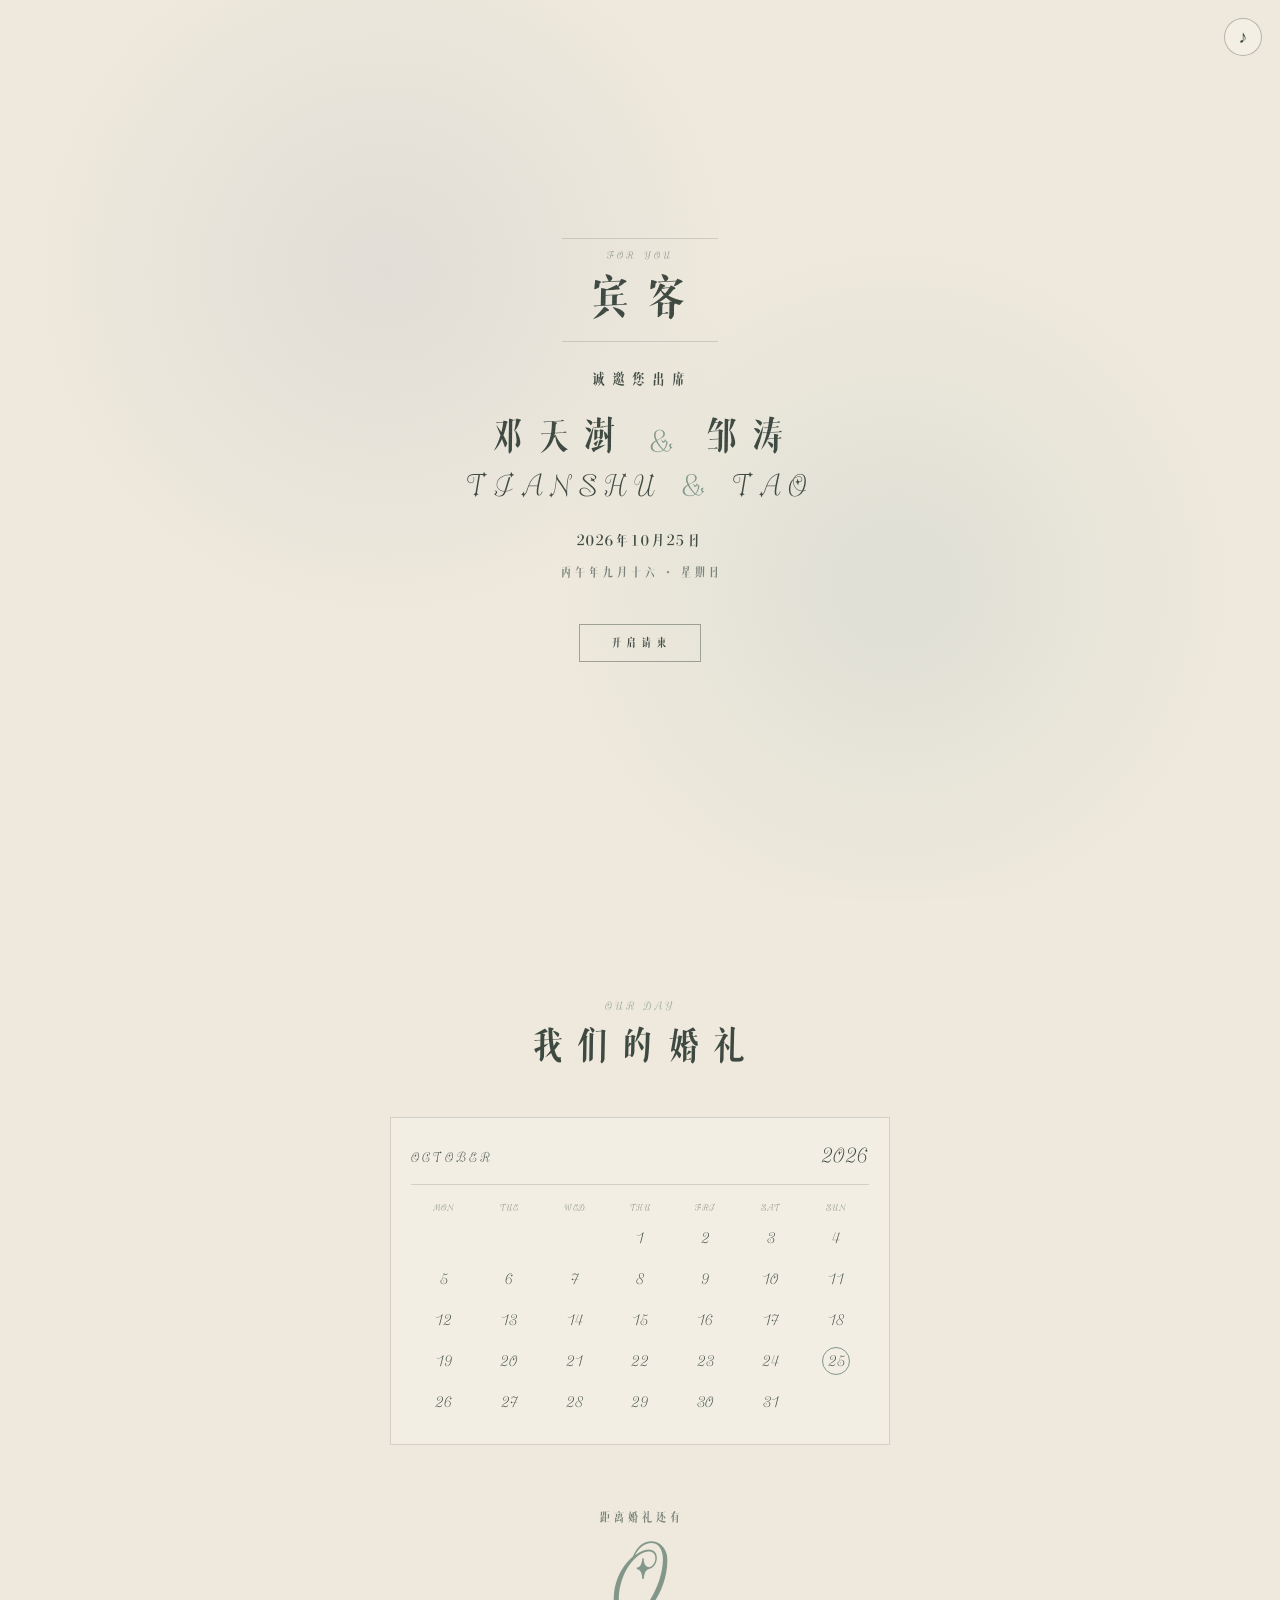
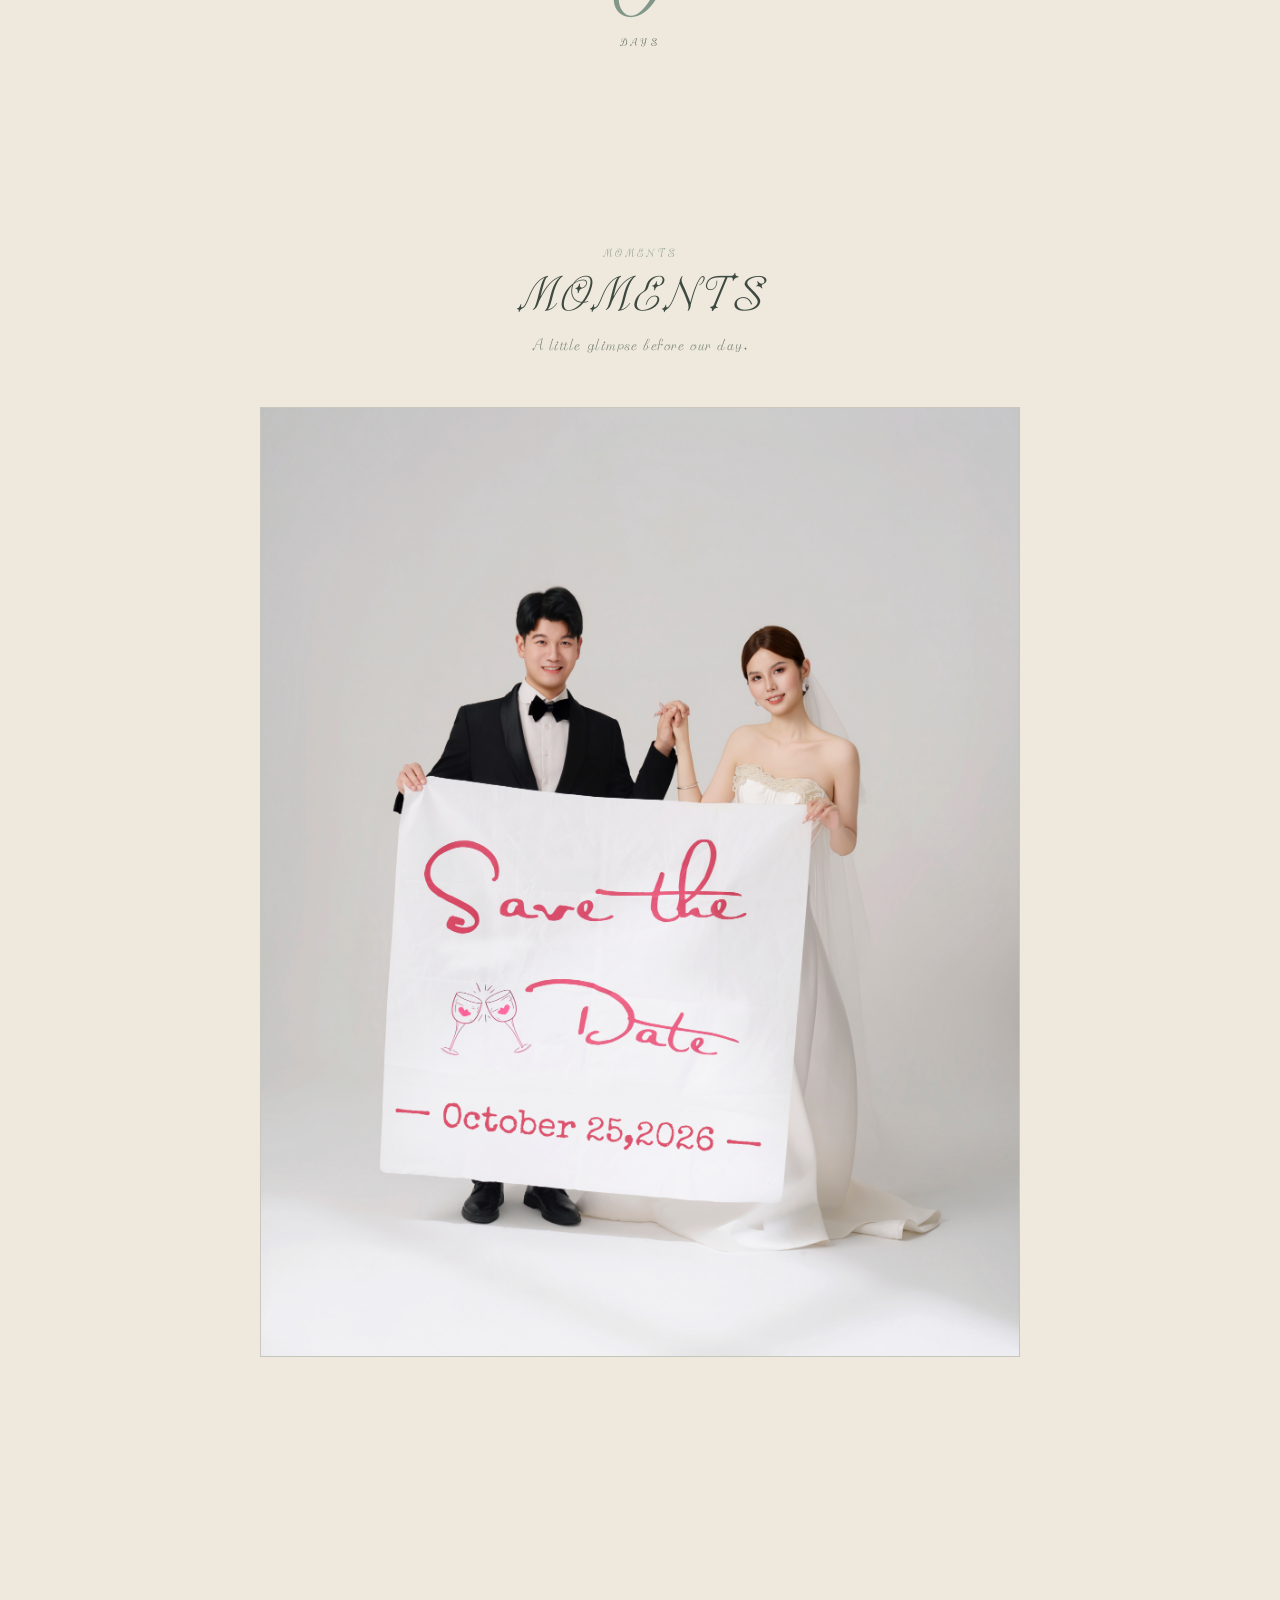
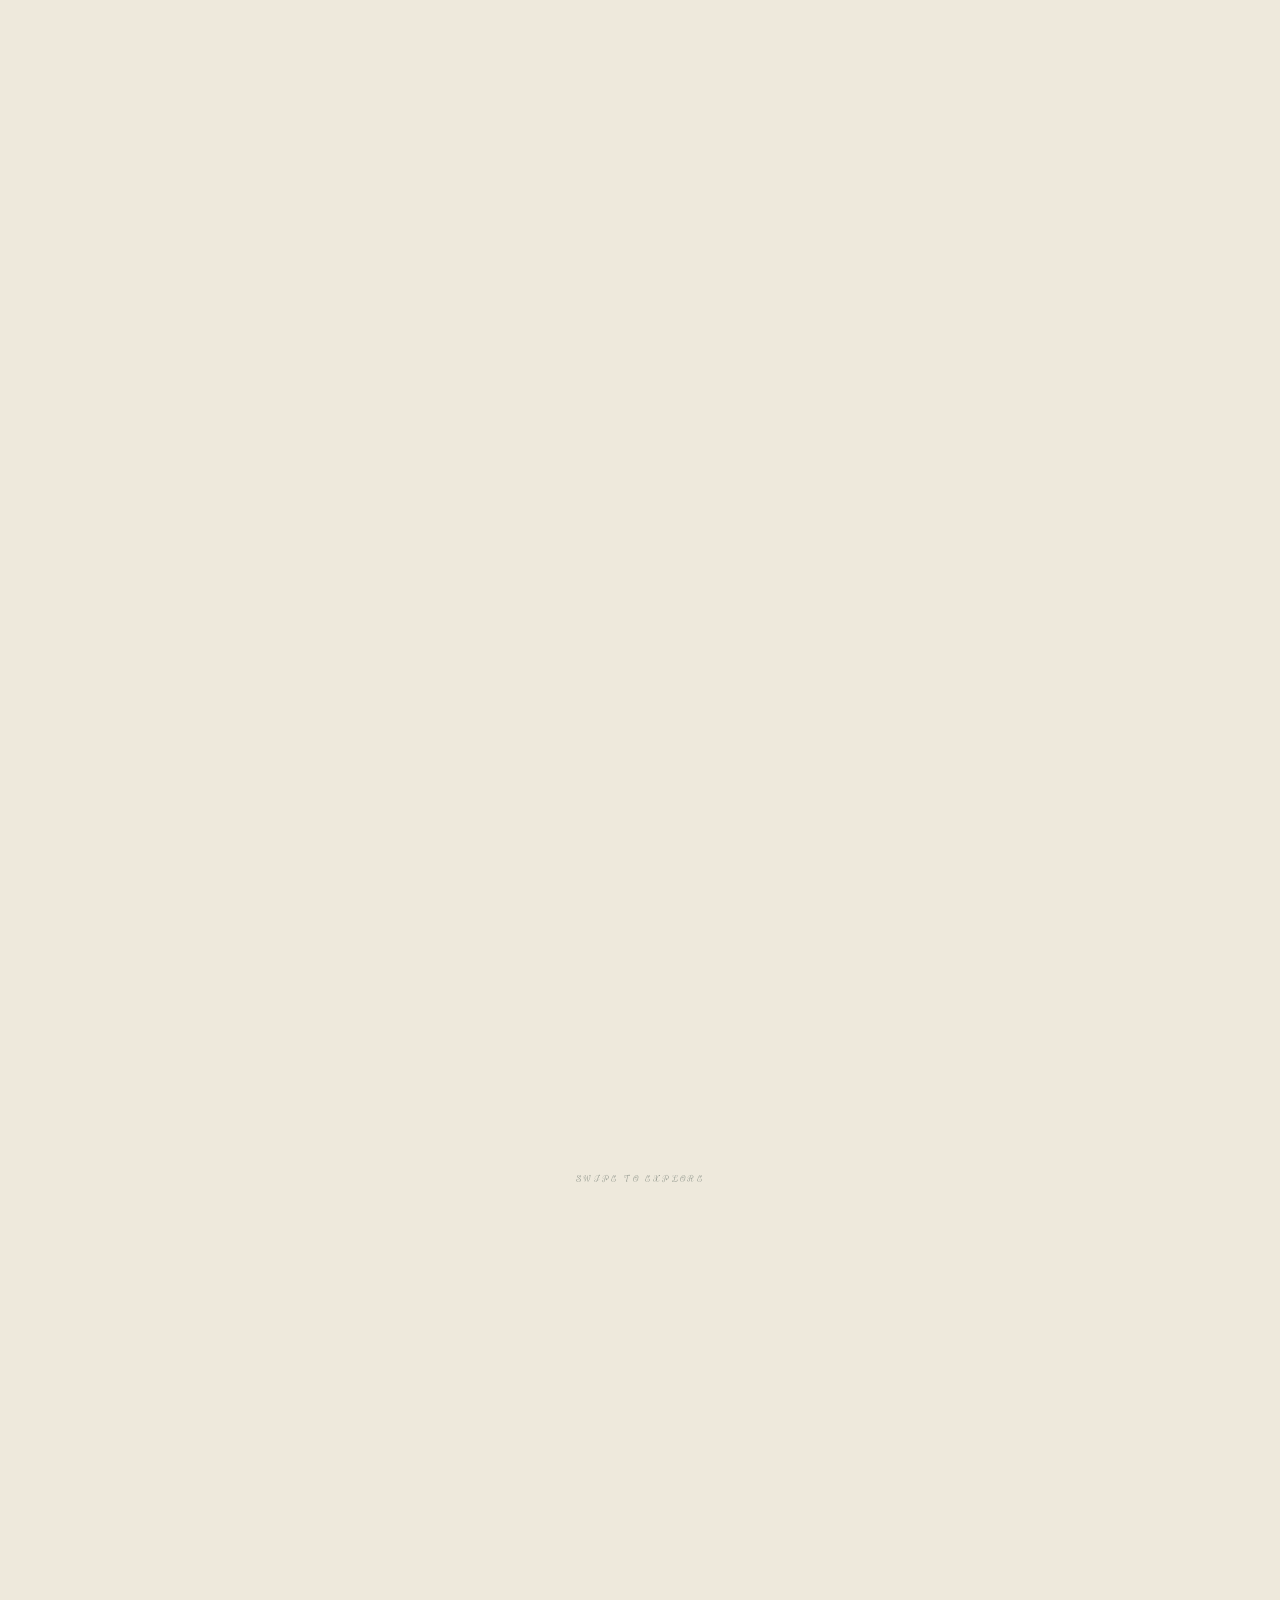
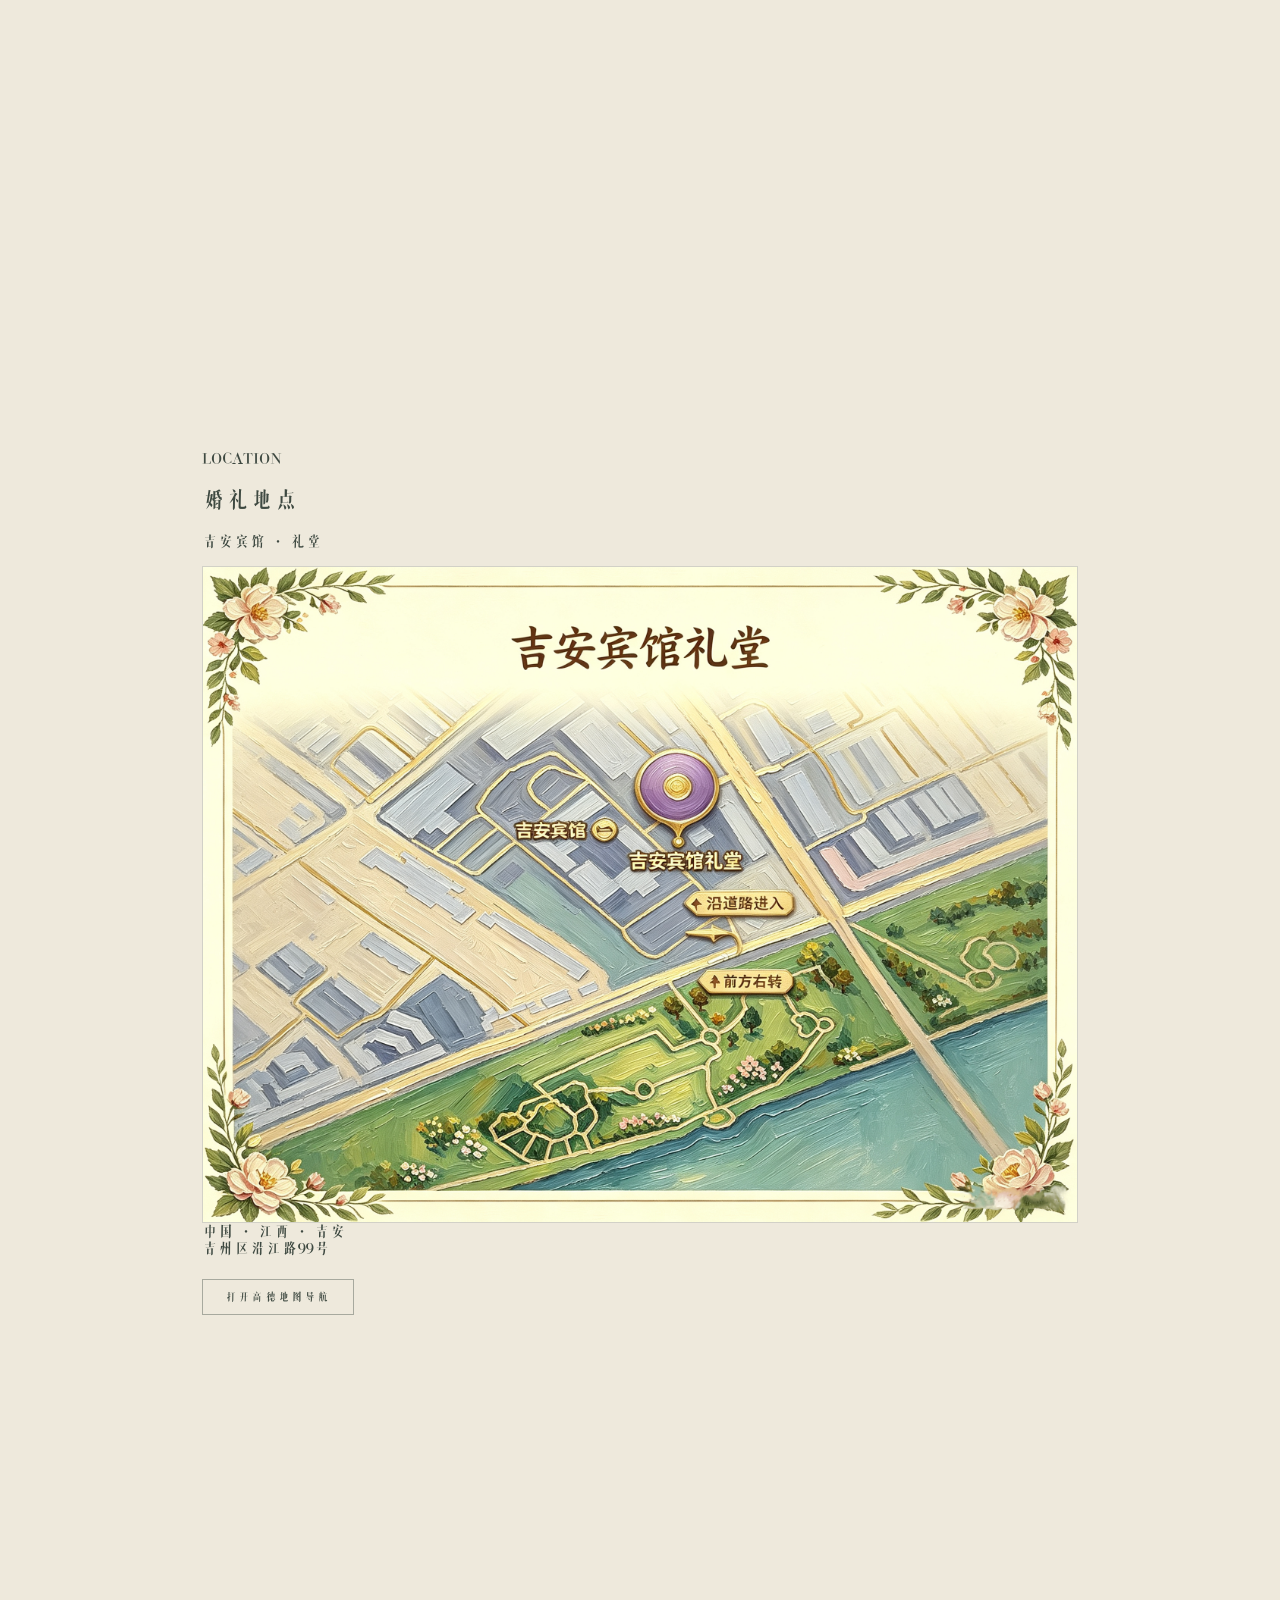
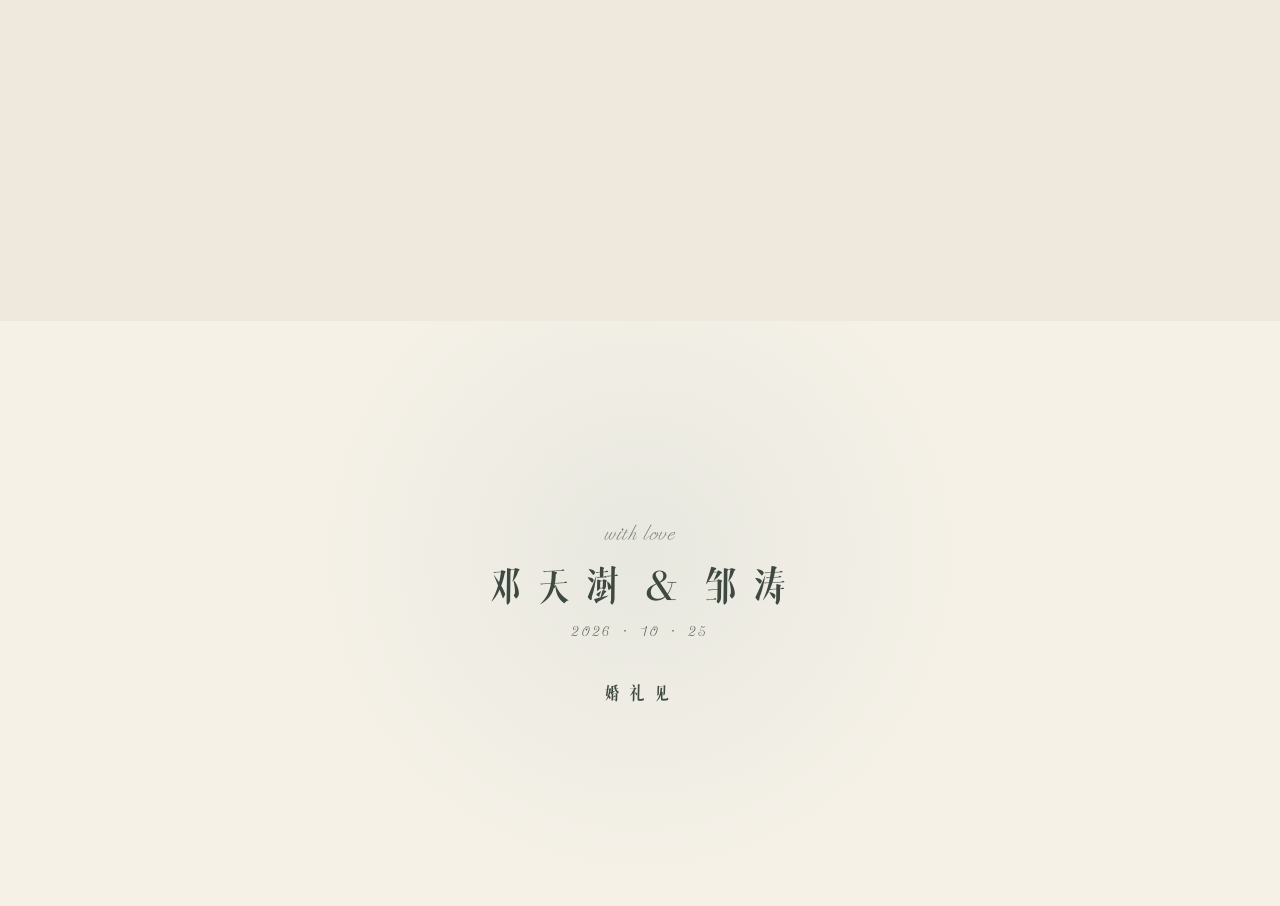
==== commit 3d8d65ab: "Revise wedding invitation content and metadata Updated wedding invitation details and added Open Gra" ====
--- a/public/index.html
+++ b/public/index.html
@@ -8,11 +8,60 @@
     content="width=device-width, initial-scale=1.0, viewport-fit=cover"
   />
 
-  <title>TIANSHU & TAO · Wedding</title>
+  <title>邓天澍 & 邹涛｜婚礼邀请</title>
 
   <meta
     name="description"
-    content="邓天澍 & 邹涛 · 2026年10月25日"
+    content="邓天澍 & 邹涛｜2026年10月25日｜吉安｜诚邀您出席我们的婚礼。"
+  />
+
+  <!-- Open Graph -->
+  <meta property="og:type" content="website" />
+
+  <meta
+    property="og:title"
+    content="邓天澍 & 邹涛｜婚礼邀请"
+  />
+
+  <meta
+    property="og:description"
+    content="诚邀您参加邓天澍 & 邹涛的婚礼。2026年10月25日，吉安见。"
+  />
+
+  <meta
+    property="og:image"
+    content="https://dengtianshuzoutao-wedding.dengtianshuzoutao2026.workers.dev/photos/photo-01.jpg"
+  />
+
+  <meta
+    property="og:url"
+    content="https://dengtianshuzoutao-wedding.dengtianshuzoutao2026.workers.dev/"
+  />
+
+  <meta
+    property="og:site_name"
+    content="邓天澍 & 邹涛"
+  />
+
+  <!-- Twitter / generic link preview -->
+  <meta
+    name="twitter:card"
+    content="summary_large_image"
+  />
+
+  <meta
+    name="twitter:title"
+    content="邓天澍 & 邹涛｜婚礼邀请"
+  />
+
+  <meta
+    name="twitter:description"
+    content="诚邀您参加邓天澍 & 邹涛的婚礼。2026年10月25日，吉安见。"
+  />
+
+  <meta
+    name="twitter:image"
+    content="https://dengtianshuzoutao-wedding.dengtianshuzoutao2026.workers.dev/photos/photo-01.jpg"
   />
 
   <link rel="stylesheet" href="./style.css" />
@@ -394,63 +443,44 @@
          婚礼地点
     ========================== -->
 
-    <section
-      id="location"
-      class="section location-section"
-    >
-
-      <div class="section-heading">
-
-        <span class="eyebrow">
-          LOCATION
-        </span>
-
-        <h2>
-          婚礼地点
-        </h2>
-
-      </div>
-
-
-      <div class="location-card">
-
-        <div class="location-map">
-
-          <img
-            src="./location-map.jpg"
-            alt="吉安宾馆婚礼地点地图"
-          />
-
-        </div>
-
-
-        <div class="location-info">
-
-          <h3>
-            吉安宾馆·礼堂
-          </h3>
-
-          <p>
-            中国·江西·吉安·吉州区沿江路99号
-          </p>
-
-
-          <a
-            class="map-button"
-            href="https://surl.amap.com/1qtd9gB5ti"
-            target="_blank"
-            rel="noopener"
-          >
-            打开高德地图导航
-          </a>
-
-        </div>
-
-      </div>
-
-    </section>
-
-
+    <section class="section location-section" id="location">
+  <div class="section-kicker">LOCATION</div>
+
+  <h2 class="section-title">婚礼地点</h2>
+
+  <p class="section-subtitle">
+    吉安宾馆 · 礼堂
+  </p>
+
+  <a
+    class="map-link"
+    href="https://surl.amap.com/1qtd9gB5ti"
+    target="_blank"
+    rel="noopener noreferrer"
+  >
+    <img
+      src="./location-map.jpg"
+      alt="吉安宾馆·礼堂地图"
+      class="location-map"
+    />
+  </a>
+
+  <div class="location-address">
+    中国 · 江西 · 吉安<br />
+    吉州区沿江路99号
+  </div>
+
+  <a
+    class="map-button"
+    href="https://surl.amap.com/1qtd9gB5ti"
+    target="_blank"
+    rel="noopener noreferrer"
+  >
+    打开高德地图导航
+  </a>
+</section>
+
+       
 
     <!-- =========================
          宾客回复
